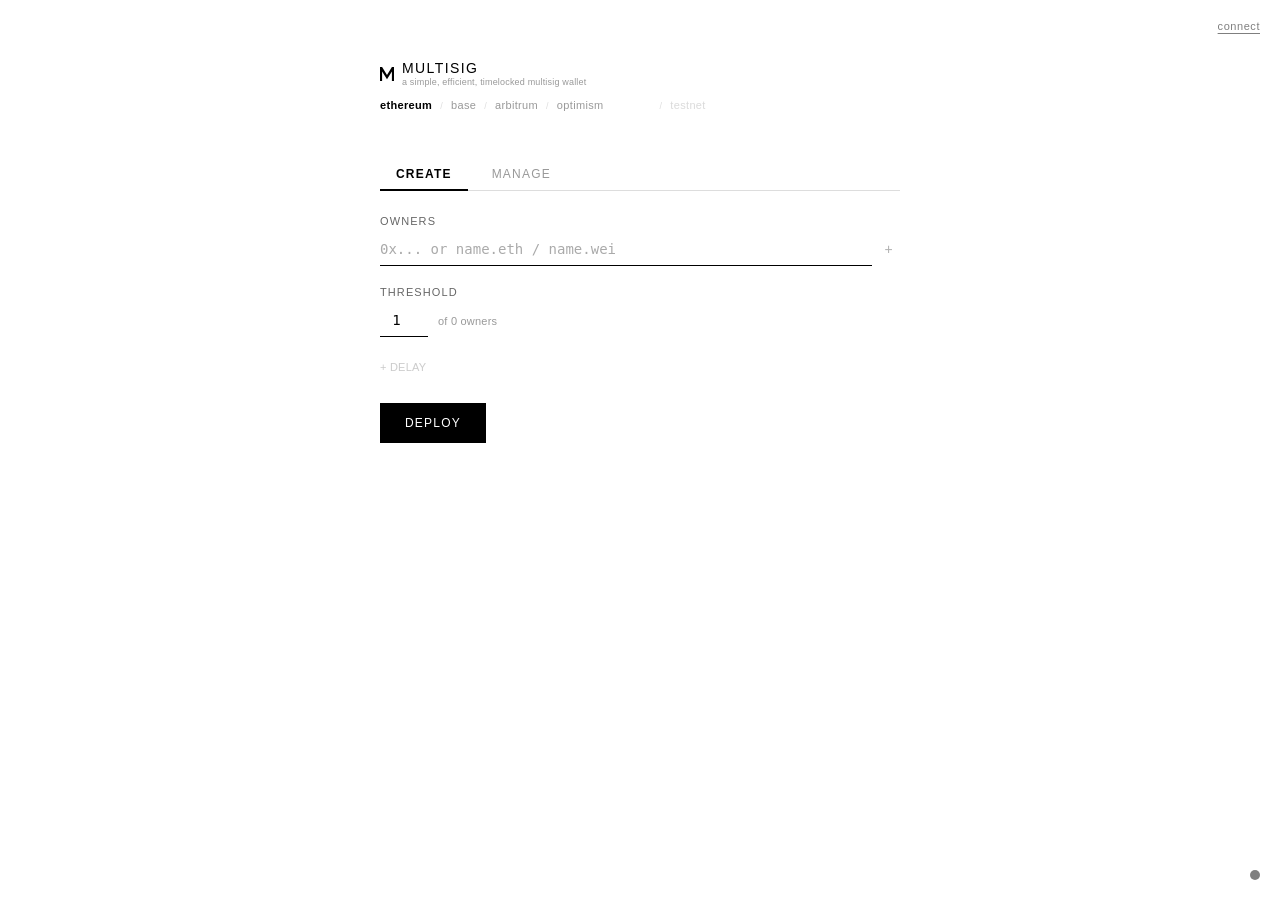
==== dapp/index.html @ 88f2fd9c "dapp" ====
<!DOCTYPE html>
<html lang="en">
<head>
<meta charset="UTF-8">
<meta name="viewport" content="width=device-width, initial-scale=1.0, viewport-fit=cover">
<title>MULTISIG</title>
<link rel="icon" href="data:image/svg+xml,%3Csvg xmlns='http://www.w3.org/2000/svg' viewBox='0 0 120 120'%3E%3Crect width='120' height='120' fill='%23000'/%3E%3Cpath d='M0,120V0H18L60,68 102,0H120V120H102V38L60,106 18,38V120Z' fill='%23fff'/%3E%3C/svg%3E" type="image/svg+xml">
<link rel="stylesheet" href="./wallet.css">
<link rel="stylesheet" href="./app.css">
<script>
try{var d=localStorage.getItem('dark');if(d==='1'||(d===null&&matchMedia('(prefers-color-scheme:dark)').matches))document.documentElement.classList.add('dark')}catch(_){}
</script>
</head>
<body>

<button class="dark-toggle" onclick="toggleDark()" title="Toggle dark mode"></button>

<div class="header">
  <svg class="header-logo" viewBox="0 0 120 120" xmlns="http://www.w3.org/2000/svg"><path d="M0,120V0H18L60,68 102,0H120V120H102V38L60,106 18,38V120Z"/></svg>
  <div><h1>MULTISIG</h1><p class="subtitle">a simple, efficient, timelocked multisig wallet</p></div>
</div>

<div class="net-bar">
  <button class="net-btn active" data-chain="1" onclick="switchNet(1)">ethereum</button>
  <span class="net-sep"></span>
  <button class="net-btn" data-chain="8453" onclick="switchNet(8453)">base</button>
  <span class="net-sep"></span>
  <button class="net-btn" data-chain="42161" onclick="switchNet(42161)">arbitrum</button>
  <span class="net-sep"></span>
  <button class="net-btn" data-chain="10" onclick="switchNet(10)">optimism</button>
  <span class="net-sep net-testnet"></span>
  <button class="net-btn net-testnet" data-chain="11155111" onclick="switchNet(11155111)">sepolia</button>
  <span class="net-sep net-testnet"></span>
  <button class="net-btn net-testnet" data-chain="84532" onclick="switchNet(84532)">base sepolia</button>
  <span class="net-sep net-testnet"></span>
  <button class="net-btn net-testnet" data-chain="31337" onclick="switchNet(31337)">anvil</button>
  <span class="net-sep"></span>
  <button class="net-btn" onclick="toggleTestnets()" id="testnetToggle" style="opacity:0.35">testnet</button>
</div>

<div class="tabs">
  <button class="tab active" onclick="switchTab('create')">create</button>
  <button class="tab" onclick="switchTab('manage')">manage</button>
</div>

<!-- ============ CREATE PANEL ============ -->
<div id="panel-create" class="panel active">

  <div class="section">
    <label>owners</label>
    <ul class="owner-list" id="ownerList"></ul>
    <div class="owner-add">
      <input type="text" id="newOwnerInput" placeholder="0x... or name.eth / name.wei" spellcheck="false" onkeydown="if(event.key==='Enter'){addOwner();event.preventDefault();}">
      <button class="add-btn" onclick="addOwner()">+</button>
    </div>
  </div>

  <div class="section">
    <label>threshold</label>
    <div class="threshold-row">
      <input type="number" id="threshold" value="1" min="1" max="1">
      <span class="threshold-hint" id="thresholdHint">of 0 owners</span>
    </div>
  </div>

  <div class="section">
    <button class="adv-toggle" onclick="toggleAdvanced()" id="advToggle">+ delay</button>
    <div id="advancedSection" class="hidden mt">
      <label>delay <span class="dim small">(minutes)</span></label>
      <input type="number" id="delay" placeholder="0" min="0">
    </div>
  </div>

  <div class="section">
    <button onclick="deployMultisig()">deploy</button>
  </div>

  <div id="createStatus" class="status"></div>
</div>

<!-- ============ MANAGE PANEL ============ -->
<div id="panel-manage" class="panel">

  <div id="myWalletsSection" class="hidden">
    <ul class="owner-list" id="myWalletsList"></ul>
  </div>

  <div class="section">
    <label id="addrInputLabel">multisig address</label>
    <div class="owner-add">
      <input type="text" id="msAddr" placeholder="0x..." spellcheck="false">
      <button class="add-btn" onclick="loadMultisig()">&#8594;</button>
    </div>
  </div>

  <div id="msLoaded" class="hidden">

    <!-- Overview -->
    <div class="section">
      <label>overview</label>
      <div class="info-grid">
        <div class="info-row"><span class="info-label">balance</span><span class="info-value" id="msBalance">&mdash;</span></div>
        <div id="tokenBalances"></div>
        <div class="info-row"><span class="info-label">threshold</span><span class="info-value" id="msThreshold">&mdash;</span></div>
        <div class="info-row"><span class="info-label">delay</span><span class="info-value" id="msDelay">&mdash;</span></div>
        <div class="info-row"><span class="info-label">nonce</span><span class="info-value" id="msNonce">&mdash;</span></div>
        <div class="info-row"><span class="info-label">executor</span><span class="info-value addr" id="msExecutor">&mdash;</span></div>
      </div>
      <div class="mt">
        <label>owners</label>
        <ul class="owner-list" id="msOwners"></ul>
      </div>
      <button class="sm secondary" onclick="loadMultisig()">refresh</button>
      <button class="sm secondary" onclick="shareMultisig(event)">share</button>
    </div>

    <!-- Pending proposals from DB -->
    <div class="section hidden" id="pendingSection">
      <label>pending proposals</label>
      <ul class="owner-list" id="pendingList"></ul>
    </div>

    <!-- Sub-tabs -->
    <div class="sub-tabs">
      <button class="sub-tab active" onclick="switchSubTab('transact')">transact</button>
      <button class="sub-tab" onclick="switchSubTab('approve')">approve</button>
      <button class="sub-tab" onclick="switchSubTab('queue')">queue</button>
      <button class="sub-tab" onclick="switchSubTab('settings')">settings</button>
    </div>

    <!-- TRANSACT sub-panel -->
    <div id="sub-transact" class="sub-panel active">

      <div class="section mb">
        <button class="adv-toggle" onclick="toggleTxMode()" id="txModeToggle">custom call</button>
      </div>

      <!-- SEND mode (default) -->
      <div id="txSendMode">
        <div class="section">
          <label>token</label>
          <div class="token-row" id="tokenRow"></div>
        </div>
        <div class="section">
          <label>amount</label>
          <input type="text" id="sendAmount" placeholder="0.0" autocomplete="off">
          <div class="dim small mt" id="sendBalance"></div>
        </div>
        <div class="section">
          <label>to</label>
          <input type="text" id="sendTo" placeholder="0x... or name.eth / name.wei" spellcheck="false">
        </div>
      </div>

      <!-- CUSTOM CALL mode (hidden by default) -->
      <div id="txCustomMode" class="hidden">
        <div class="section">
          <label>target</label>
          <input type="text" id="txTarget" placeholder="0x..." spellcheck="false">
        </div>
        <div class="section">
          <label>value <span class="dim small">(ETH)</span></label>
          <input type="text" id="txValue" placeholder="0">
        </div>
        <div class="section">
          <label>data <span class="dim small">(hex, 0x for empty)</span></label>
          <textarea id="txData" placeholder="0x" spellcheck="false"></textarea>
        </div>
      </div>

      <button class="add-btn" onclick="addToBatch()" title="Add to batch">+</button>

      <!-- Batch list -->
      <div id="batchSection" class="hidden">
        <div class="section">
          <label>batch <span class="dim small" id="batchCount">(0 calls)</span></label>
          <ul class="owner-list" id="batchList"></ul>
          <button class="adv-toggle" onclick="clearBatch()">clear</button>
        </div>
      </div>

      <!-- Shared fields -->
      <div class="section">
        <label>nonce <span class="dim small">(auto-filled)</span></label>
        <input type="number" id="txNonce" placeholder="0">
      </div>
      <div class="section">
        <label>tx hash <span class="dim small">(auto-computed)</span></label>
        <div class="inline-flex">
          <span class="mono small" id="txHash">&mdash;</span>
          <button class="copy-btn" onclick="copyText(document.getElementById('txHash').textContent)">copy</button>
        </div>
      </div>

      <button class="secondary" onclick="signTx()">sign</button>

      <div class="section mt">
        <label>signatures <span class="dim small" id="sigCount">(0)</span></label>
        <div class="sig-list" id="sigList"></div>
        <div class="mt">
          <label class="small">paste signature (hex)</label>
          <div class="owner-add">
            <input type="text" id="pasteSig" placeholder="0x..." spellcheck="false">
            <button class="sm secondary" onclick="addSig()">+</button>
          </div>
        </div>
      </div>

      <button onclick="executeTx()">execute</button>
      <div id="txStatus" class="status"></div>
    </div>

    <!-- APPROVE sub-panel -->
    <div id="sub-approve" class="sub-panel">
      <div class="section">
        <label>hash to approve</label>
        <input type="text" id="approveHash" placeholder="0x..." spellcheck="false">
      </div>
      <div class="section">
        <label>check approval</label>
        <div class="action-row">
          <input type="text" id="approveCheckAddr" placeholder="owner address" spellcheck="false">
          <button class="sm secondary" onclick="checkApproval()">check</button>
        </div>
        <span class="mono small" id="approvalResult"></span>
      </div>
      <button onclick="approveTx(true)">approve</button>
      <button class="secondary danger" onclick="approveTx(false)">revoke</button>
      <div id="approveStatus" class="status"></div>
    </div>

    <!-- QUEUE sub-panel -->
    <div id="sub-queue" class="sub-panel">
      <div class="section">
        <label>check queued eta</label>
        <div class="action-row">
          <input type="text" id="queueHash" placeholder="tx hash" spellcheck="false">
          <button class="sm secondary" onclick="checkQueued()">check</button>
        </div>
        <span class="mono small" id="queueEta"></span>
      </div>

      <div class="section mt">
        <label>execute queued transaction</label>
        <div class="section">
          <label class="small">target</label>
          <input type="text" id="qTarget" placeholder="0x..." spellcheck="false">
        </div>
        <div class="section">
          <label class="small">value (ETH)</label>
          <input type="text" id="qValue" placeholder="0">
        </div>
        <div class="section">
          <label class="small">data (hex)</label>
          <textarea id="qData" placeholder="0x" spellcheck="false"></textarea>
        </div>
        <div class="section">
          <label class="small">nonce</label>
          <input type="number" id="qNonce" placeholder="0">
        </div>
        <button onclick="executeQueued()">execute queued</button>
      </div>

      <div class="section mt">
        <label>cancel queued <span class="dim small">(threshold sigs via executor)</span></label>
        <div class="action-row">
          <input type="text" id="cancelHash" placeholder="tx hash" spellcheck="false">
          <button class="sm danger" onclick="cancelQueued()">cancel</button>
        </div>
      </div>
      <div id="queueStatus" class="status"></div>
    </div>

    <!-- SETTINGS sub-panel -->
    <div id="sub-settings" class="sub-panel">
      <p class="small dim mb">Settings changes require a self-call — builds the calldata and pre-fills the transact form.</p>

      <div class="section">
        <label>add owner</label>
        <div class="action-row">
          <input type="text" id="setAddOwner" placeholder="0x... or name.eth / name.wei" spellcheck="false">
          <button class="sm secondary" onclick="buildSettingsTx('addOwner')">build tx</button>
        </div>
      </div>

      <div class="section">
        <label>remove owner</label>
        <div class="action-row">
          <select id="setRemoveOwner"></select>
          <button class="sm secondary" onclick="buildSettingsTx('removeOwner')">build tx</button>
        </div>
      </div>

      <div class="section">
        <label>set threshold</label>
        <div class="action-row">
          <input type="number" id="setThreshold" placeholder="new threshold" min="1">
          <button class="sm secondary" onclick="buildSettingsTx('setThreshold')">build tx</button>
        </div>
      </div>

      <div class="section">
        <label>set delay <span class="dim small">(minutes)</span></label>
        <div class="action-row">
          <input type="number" id="setDelay" placeholder="new delay" min="0">
          <button class="sm secondary" onclick="buildSettingsTx('setDelay')">build tx</button>
        </div>
      </div>

      <div class="section">
        <label>executor module</label>
        <div class="action-row">
          <input type="text" id="setExecutor" placeholder="module address" spellcheck="false">
          <button class="sm secondary" onclick="buildSettingsTx('addExecutor')">add</button>
          <button class="sm secondary danger" onclick="buildSettingsTx('removeExecutor')">remove</button>
        </div>
      </div>

      <div id="settingsStatus" class="status"></div>
    </div>

  </div><!-- #msLoaded -->
</div><!-- panel-manage -->

<script src="./ethers.min.js"></script>
<script src="./walletconnect.min.js"></script>
<script src="./wallet.js"></script>
<script src="./supabase.min.js"></script>
<script>
'use strict';

// --- CHAIN CONFIG ---
const CHAINS = {
  1:        { name:'Ethereum',     rpcs:['https://ethereum.publicnode.com','https://1rpc.io/eth','https://eth.drpc.org'],             explorer:'https://etherscan.io',           hex:'0x1' },
  8453:     { name:'Base',         rpcs:['https://base.publicnode.com','https://1rpc.io/base','https://base.drpc.org'],               explorer:'https://basescan.org',           hex:'0x2105' },
  42161:    { name:'Arbitrum',    rpcs:['https://arbitrum-one.publicnode.com','https://1rpc.io/arb','https://arbitrum.drpc.org'],    explorer:'https://arbiscan.io',            hex:'0xa4b1' },
  10:       { name:'OP Mainnet', rpcs:['https://optimism.publicnode.com','https://1rpc.io/op','https://optimism.drpc.org'],       explorer:'https://optimistic.etherscan.io', hex:'0xa' },
  11155111: { name:'Sepolia',      rpcs:['https://ethereum-sepolia.publicnode.com','https://1rpc.io/sepolia','https://sepolia.drpc.org'], explorer:'https://sepolia.etherscan.io',   hex:'0xaa36a7' },
  84532:    { name:'Base Sepolia', rpcs:['https://base-sepolia.publicnode.com','https://sepolia.base.org'],                           explorer:'https://sepolia.basescan.org',   hex:'0x14a34' },
  31337:    { name:'Anvil',        rpcs:['http://127.0.0.1:8545'],                                                                    explorer:'',                               hex:'0x7a69' },
};

function makeProvider(id) {
  const c = CHAINS[id];
  if(c.rpcs.length === 1) return new ethers.JsonRpcProvider(c.rpcs[0], id, {staticNetwork:true});
  return new ethers.FallbackProvider(c.rpcs.map((url, i) =>
    ({ provider: new ethers.JsonRpcProvider(url, id, {staticNetwork:true}), priority: i + 1, stallTimeout: 2000 })
  ), id);
}

// Factory addresses per chain (placeholder — update after deployment)
const FACTORY = {
  1:        '0x0000000000000000000000000000000000000000',
  8453:     '0x0000000000000000000000000000000000000000',
  42161:    '0x0000000000000000000000000000000000000000',
  10:       '0x0000000000000000000000000000000000000000',
  11155111: '0x0000000000000000000000000000000000000000',
  84532:    '0x0000000000000000000000000000000000000000',
  31337:    '0x5FbDB2315678afecb367f032d93F642f64180aa3',
};

const ADD_CHAIN_PARAMS = {
  8453:     { chainId:'0x2105',  chainName:'Base',          rpcUrls:['https://mainnet.base.org'],                blockExplorerUrls:['https://basescan.org'],         nativeCurrency:{name:'ETH',symbol:'ETH',decimals:18} },
  42161:    { chainId:'0xa4b1', chainName:'Arbitrum One',  rpcUrls:['https://arb1.arbitrum.io/rpc'],            blockExplorerUrls:['https://arbiscan.io'],          nativeCurrency:{name:'ETH',symbol:'ETH',decimals:18} },
  10:       { chainId:'0xa',   chainName:'OP Mainnet',   rpcUrls:['https://mainnet.optimism.io'],             blockExplorerUrls:['https://optimistic.etherscan.io'], nativeCurrency:{name:'ETH',symbol:'ETH',decimals:18} },
  84532:    { chainId:'0x14a34', chainName:'Base Sepolia',   rpcUrls:['https://sepolia.base.org'],                blockExplorerUrls:['https://sepolia.basescan.org'],  nativeCurrency:{name:'ETH',symbol:'ETH',decimals:18} },
  11155111: { chainId:'0xaa36a7',chainName:'Sepolia',        rpcUrls:['https://ethereum-sepolia.publicnode.com'], blockExplorerUrls:['https://sepolia.etherscan.io'],  nativeCurrency:{name:'ETH',symbol:'ETH',decimals:18} },
  31337:    { chainId:'0x7a69',  chainName:'Anvil',          rpcUrls:['http://127.0.0.1:8545'],                   blockExplorerUrls:[],                                nativeCurrency:{name:'ETH',symbol:'ETH',decimals:18} },
};

// WNS (used for forward resolution — wallet.js handles reverse)
const WEINS = '0x0000000000696760E15f265e828DB644A0c242EB';
const WEINS_ABI = [
  'function computeId(string) pure returns (uint256)',
  'function ownerOf(uint256) view returns (address)',
];

// Supabase
const SB_KEY = 'sb_publishable_HCQ27VwozIa8TaSY4h91YA__Pn1N4Id';
const sb = supabase.createClient('https://aihmwudzejkjsbgfawms.supabase.co', SB_KEY);

// Multicall3 — same address on all EVM chains
const MC3 = '0xcA11bde05977b3631167028862bE2a173976CA11';
const MC3_ABI = ['function aggregate3((address target, bool allowFailure, bytes callData)[] calls) view returns ((bool success, bytes returnData)[] results)'];

// --- ABI ---
const MULTISIG_ABI = [
  'function delay() view returns (uint32)',
  'function nonce() view returns (uint32)',
  'function threshold() view returns (uint16)',
  'function ownerCount() view returns (uint16)',
  'function executor() view returns (address)',
  'function getOwners() view returns (address[])',
  'function isOwner(address) view returns (bool)',

  'function execute(address,uint256,bytes,bytes) payable',
  'function executeQueued(address,uint256,bytes,uint32) payable',
  'function approve(bytes32,bool) payable',
  'function cancelQueued(bytes32) payable',
  'function addOwner(address) payable',
  'function removeOwner(address,address) payable',
  'function setDelay(uint32) payable',
  'function setExecutor(address) payable',
  'function setThreshold(uint256) payable',
  'function batch(address[],uint256[],bytes[]) payable',
  'function queued(bytes32) view returns (uint256)',
  'function approved(address,bytes32) view returns (bool)',
  'function DOMAIN_SEPARATOR() view returns (bytes32)',
  'event ExecutionSuccess(bytes32 indexed txHash, uint256 nonce)',
  'event Queued(bytes32 indexed txHash, uint256 nonce, uint256 eta)',
  'event Created(address indexed wallet)',
];

const TIMELOCK_EXECUTOR_ABI = [
  'function forwardEnabled(address) view returns (bool)',
  'function enableForward(bool)',
  'function forward(address,address,uint256,bytes,bytes)',
];
const tlIface = new ethers.Interface(TIMELOCK_EXECUTOR_ABI);

const FACTORY_ABI = [
  'function implementation() view returns (address)',
  'function create(address[],uint32,uint256,address,uint256) payable returns (address)',
  'function createWithCalls(address[],uint32,uint256,address,uint256,address[],uint256[],bytes[]) payable returns (address)',
  'event Created(address indexed wallet)',
];

// --- STATE ---
let chainId = parseInt(localStorage.getItem('ms_chain') || '1');
let provider = null;
let signer = null;
let connectedAddress = null;
let msContract = null;
let msAddress = null;
let owners = [];
let collectedSigs = [];
let loadedOwners = [];
let testnetsVisible = localStorage.getItem('ms_testnet') === '1';
let isTimelockExecutor = false;
let tlForwardEnabled = false;
const SENTINEL = '0x0000000000000000000000000000000000000001';
const msIface = new ethers.Interface(MULTISIG_ABI);

// --- Wallet (delegates to wallet.js) ---

const _esc = s => String(s).replace(/[<>&"']/g, c => ({'<':'&lt;','>':'&gt;','&':'&amp;','"':'&quot;',"'":'&#39;'}[c]));

function syncWallet() {
  signer = window._signer;
  connectedAddress = window._connectedAddress;
}

async function onWalletConnect() {
  syncWallet();
  // Verify wallet is on the expected chain
  if(window._connectedWalletProvider) {
    try {
      const wc = await window._connectedWalletProvider.request({method:'eth_chainId'});
      const walletChain = parseInt(wc, 16);
      if(walletChain !== chainId && CHAINS[walletChain]) {
        // Wallet is on a different supported chain — sync to it
        chainId = walletChain;
        localStorage.setItem('ms_chain', String(chainId));
        provider = makeProvider(chainId);
        updateNetButtons();
      }
    } catch(_) {}
  }
  loadMyWallets();
  if(!owners.length && document.getElementById('panel-create').classList.contains('active')) {
    owners.push(connectedAddress);
    renderOwners();
  }
}

function onWalletDisconnect() {
  signer = null; connectedAddress = null;
}

// --- Name resolution ---

const ethMainRpc = makeProvider(1);

async function resolveName(input) {
  const v = input.trim();
  if(!v) throw new Error('Empty input');
  if(ethers.isAddress(v)) return ethers.getAddress(v);

  if(v.endsWith('.wei')) {
    const ns = new ethers.Contract(WEINS, WEINS_ABI, ethMainRpc);
    const tokenId = await ns.computeId(v);
    const owner = await ns.ownerOf(tokenId);
    if(!owner || owner === ethers.ZeroAddress) throw new Error(`${v} not found`);
    return ethers.getAddress(owner);
  }

  if(v.endsWith('.eth')) {
    const addr = await ethMainRpc.resolveName(v);
    if(!addr) throw new Error(`${v} not found`);
    return ethers.getAddress(addr);
  }

  throw new Error('Enter an address, .eth, or .wei name');
}

// --- THEME ---
window.toggleDark = function() {
  const dark = !document.documentElement.classList.contains('dark');
  document.documentElement.classList.toggle('dark', dark);
  localStorage.setItem('dark', dark?'1':'0');
};

// --- NETWORK SWITCHING ---
function updateNetButtons() {
  document.querySelectorAll('.net-btn[data-chain]').forEach(b => b.classList.toggle('active', parseInt(b.dataset.chain)===chainId));
  document.querySelectorAll('.net-testnet').forEach(el => el.classList.toggle('show', testnetsVisible));
  const toggle = document.getElementById('testnetToggle');
  if(toggle) toggle.style.opacity = testnetsVisible ? '0.7' : '0.35';
}

window.switchNet = async function(id) {
  chainId = id;
  localStorage.setItem('ms_chain', String(id));
  provider = makeProvider(id);
  walletDbId = null;
  updateNetButtons();
  await walletSwitchChain({ chainId: id, chainHex: CHAINS[id].hex, rpc: CHAINS[id].rpcs[0], addChainParams: ADD_CHAIN_PARAMS[id] || null });
  loadMyWallets();
  if(msAddress) loadMultisig();
};

window.toggleTestnets = function() {
  testnetsVisible = !testnetsVisible;
  localStorage.setItem('ms_testnet', testnetsVisible?'1':'0');
  updateNetButtons();
};

// --- TAB / SUBTAB SWITCHING ---
window.switchTab = function(tab) {
  document.querySelectorAll('.tab').forEach(t => t.classList.toggle('active', t.textContent.trim().toLowerCase()===tab));
  document.querySelectorAll('.panel').forEach(p => p.classList.toggle('active', p.id===`panel-${tab}`));
};

window.switchSubTab = function(tab) {
  document.querySelectorAll('.sub-tab').forEach(t => t.classList.toggle('active', t.textContent.trim().toLowerCase()===tab));
  document.querySelectorAll('.sub-panel').forEach(p => p.classList.toggle('active', p.id===`sub-${tab}`));
};

window.toggleAdvanced = function() {
  const sec = document.getElementById('advancedSection');
  const btn = document.getElementById('advToggle');
  sec.classList.toggle('hidden');
  btn.textContent = sec.classList.contains('hidden') ? '+ delay' : '- delay';
};

// --- STATUS HELPERS ---
function showStatus(id, msg, ok) {
  const el = document.getElementById(id);
  el.className = 'status show ' + (ok?'ok':'err');
  el.innerHTML = msg;
}
function clearStatus(id) {
  const el = document.getElementById(id);
  el.className = 'status'; el.innerHTML = '';
}
function explorerLink(hash, type='address') {
  const url = CHAINS[chainId].explorer;
  if(!url) return `<span class="mono">${hash}</span>`;
  return `<a href="${url}/${type}/${hash}" target="_blank" rel="noopener">${hash}</a>`;
}
function copyText(text) { navigator.clipboard.writeText(text).catch(()=>{}); }
window.copyText = copyText;

window.shareMultisig = function(e) {
  const url = location.origin + location.pathname + `#${chainId}/${msAddress}`;
  const btn = e?.target || this;
  navigator.clipboard.writeText(url).then(() => {
    btn.textContent = 'copied';
    setTimeout(() => btn.textContent = 'share', 1500);
  }).catch(() => {});
};

// --- CREATE — OWNER MANAGEMENT ---
function updateThresholdMax() {
  const input = document.getElementById('threshold');
  input.max = owners.length || 1;
  if(parseInt(input.value) > owners.length && owners.length > 0) input.value = owners.length;
  document.getElementById('thresholdHint').textContent = `of ${owners.length} owner${owners.length !== 1 ? 's' : ''}`;
}

function renderOwners() {
  const list = document.getElementById('ownerList');
  list.innerHTML = owners.map((o,i) =>
    `<li class="owner-item"><span>${o}</span><button class="sm danger" onclick="removeOwnerCreate(${i})">&#215;</button></li>`
  ).join('');
  updateThresholdMax();
}

window.addOwner = async function() {
  const input = document.getElementById('newOwnerInput');
  const raw = input.value.trim();
  if(!raw) return;
  try {
    input.disabled = true;
    const checksummed = await resolveName(raw);
    if(owners.includes(checksummed)) { input.disabled = false; return alert('Already added'); }
    owners.push(checksummed);
    owners.sort((a,b) => a.toLowerCase() < b.toLowerCase() ? -1 : 1);
    renderOwners();
    input.value = '';
  } catch(e) { alert(e.message); }
  input.disabled = false;
};

window.removeOwnerCreate = function(i) {
  owners.splice(i, 1);
  renderOwners();
};

// --- CREATE2 vanity mining ---

function buildInitcode(impl) {
  return '0x602d5f8160095f39f35f5f365f5f37365f73' + impl.slice(2).toLowerCase() + '5af43d5f5f3e6029573d5ffd5b3d5ff3';
}

async function mineVanitySalt(factory, impl, caller) {
  const hash = ethers.keccak256(buildInitcode(impl));
  const base = BigInt(caller) << 96n;
  for(let n = 0n; ; n++) {
    const salt = '0x' + (base | n).toString(16).padStart(64, '0');
    const addr = ethers.getCreate2Address(factory, salt, hash);
    if(addr.slice(2, 4) === '00') return { salt: base | n, address: addr, nonce: n };
    if(n > 0n && n % 5000n === 0n) await new Promise(r => setTimeout(r, 0));
  }
}

// --- CREATE — DEPLOY ---
window.deployMultisig = async function() {
  clearStatus('createStatus');
  if(!signer) return showStatus('createStatus', 'Connect wallet first', false);
  if(!owners.length) return showStatus('createStatus', 'Add at least one owner', false);

  const factoryAddr = FACTORY[chainId];
  if(!factoryAddr || factoryAddr === ethers.ZeroAddress) {
    return showStatus('createStatus', `Factory not deployed on ${CHAINS[chainId].name} yet`, false);
  }

  const thresh = Math.min(parseInt(document.getElementById('threshold').value) || 1, owners.length);
  const del = (parseInt(document.getElementById('delay').value) || 0) * 60;

  try {
    // 1. Read implementation address from factory
    showStatus('createStatus', 'Reading factory...', true);
    const factory = new ethers.Contract(factoryAddr, FACTORY_ABI, signer);
    const impl = await factory.implementation();

    // 2. Mine vanity salt (leading zero byte)
    showStatus('createStatus', 'Mining vanity address...', true);
    const result = await mineVanitySalt(factoryAddr, impl, connectedAddress);
    showStatus('createStatus',
      `Found: <span class="mono">${result.address}</span> (${result.nonce.toString()} attempts)<br>Deploying...`, true);

    // 3. Deploy — executor = zero, salt = mined
    const tx = await factory.create(owners, del, thresh, ethers.ZeroAddress, result.salt);
    showStatus('createStatus', `Tx: ${explorerLink(tx.hash, 'tx')}<br>Waiting for confirmation...`, true);
    const receipt = await tx.wait();

    // 4. Parse Created event
    const iface = new ethers.Interface(FACTORY_ABI);
    let walletAddr = null;
    for(const log of receipt.logs) {
      try { const parsed = iface.parseLog(log); if(parsed?.name === 'Created') { walletAddr = parsed.args[0]; break; } } catch(_){}
    }

    if(walletAddr) {
      // Register in Supabase
      try {
        await dbRegisterWallet(walletAddr, connectedAddress, result.salt, owners, thresh, del, ethers.ZeroAddress, Number(receipt.blockNumber), receipt.hash);
      } catch(e) { console.error('DB register failed:', e); }
      showStatus('createStatus',
        `Deployed: ${explorerLink(walletAddr)}<br><button class="sm secondary" onclick="document.getElementById('msAddr').value='${walletAddr}';switchTab('manage');loadMultisig();">manage &#8594;</button>`, true);
    } else {
      showStatus('createStatus', `Confirmed: ${explorerLink(receipt.hash, 'tx')}`, true);
    }
  } catch(e) {
    console.error(e);
    showStatus('createStatus', e.shortMessage || e.message, false);
  }
};

// --- MANAGE — LOAD MULTISIG ---
window.loadMultisig = async function() {
  const addr = document.getElementById('msAddr').value.trim();
  if(!ethers.isAddress(addr)) return alert('Invalid address');
  msAddress = ethers.getAddress(addr);
  localStorage.setItem('ms_addr_' + chainId, msAddress);
  history.replaceState(null, '', `#${chainId}/${msAddress}`);

  try {
    msContract = new ethers.Contract(msAddress, MULTISIG_ABI, provider);

    // Batched read via Multicall3
    const s = await multicallLoad(msAddress);
    loadedOwners = [...s.owners];

    document.getElementById('msBalance').textContent = ethers.formatEther(s.balance) + ' ETH';
    document.getElementById('msThreshold').textContent = `${s.threshold} of ${s.owners.length}`;
    document.getElementById('msDelay').textContent = s.delay == 0 ? 'none' : s.delay < 60 ? `${s.delay}s` : s.delay < 3600 ? `${s.delay/60}m` : `${s.delay/3600}h`;
    document.getElementById('msNonce').textContent = String(s.nonce);
    document.getElementById('msExecutor').textContent = s.executor === ethers.ZeroAddress ? 'none' : s.executor;
    document.getElementById('txNonce').value = String(s.nonce);

    // Detect TimelockExecutor — probe forwardEnabled to confirm it's the right contract
    isTimelockExecutor = false;
    tlForwardEnabled = false;
    if(s.executor !== ethers.ZeroAddress) {
      try {
        const tlContract = new ethers.Contract(s.executor, TIMELOCK_EXECUTOR_ABI, provider);
        tlForwardEnabled = await tlContract.forwardEnabled(msAddress);
        isTimelockExecutor = true; // call succeeded — it's a TimelockExecutor
      } catch(_) {}
    }
    if(isTimelockExecutor) {
      const label = tlForwardEnabled ? 'timelock executor (forward enabled)' : 'timelock executor (cancel only)';
      document.getElementById('msExecutor').textContent = label;
    }

    document.getElementById('msOwners').innerHTML = s.owners.map(o =>
      `<li class="owner-item"><span>${o}</span><button class="copy-btn" onclick="copyText('${o}')">copy</button></li>`
    ).join('');

    document.getElementById('msLoaded').classList.remove('hidden');
    document.getElementById('setRemoveOwner').innerHTML = s.owners.map(o =>
      `<option value="${o}">${o.slice(0,8)}...${o.slice(-6)}</option>`
    ).join('');
    collectedSigs = [];
    batchCalls = [];
    renderSigs();
    renderBatch();
    renderTokenRow();

    // Parallel: token balances, send balance, and DB context
    const [, , dbWallet] = await Promise.all([
      loadTokenBalances(msAddress, s.balance),
      updateSendBalance(),
      dbFindWallet(msAddress),
    ]);
    walletDbId = dbWallet?.id || null;
    if(walletDbId) loadPending();
    else document.getElementById('pendingSection').classList.add('hidden');
  } catch(e) {
    console.error(e);
    alert('Failed to load: ' + (e.shortMessage || e.message));
  }
};

// --- Token list & send mode ---

const ETH_ICON = `<svg width="14" height="14" viewBox="0 0 32 32" xmlns="http://www.w3.org/2000/svg"><polygon fill="#80D8FF" points="7.62,18.83 16.01,30.5 16.01,24.1"/><polygon fill="#42A5F5" points="16.01,30.5 24.38,18.78 16.01,24.1"/><polygon fill="#FFF176" points="16.01,1.5 7.62,16.23 16.01,12.3"/><polygon fill="#FF8A80" points="24.38,16.18 16.01,1.5 16.01,12.3"/><polygon fill="#C1AEE1" points="16.01,21.5 24.38,16.18 16.01,12.3"/><polygon fill="#55FB9B" points="16.01,12.3 7.62,16.23 16.01,21.5"/></svg>`;
const USDC_ICON = `<svg width="14" height="14" viewBox="0 0 32 32" xmlns="http://www.w3.org/2000/svg"><circle fill="#2775CA" cx="16" cy="16" r="16"/><g fill="#FFF"><path d="M20.022 18.124c0-2.124-1.28-2.852-3.84-3.156-1.828-.243-2.193-.728-2.193-1.578 0-.85.61-1.396 1.828-1.396 1.097 0 1.707.364 2.011 1.275a.458.458 0 00.427.303h.975a.416.416 0 00.427-.425v-.06a3.04 3.04 0 00-2.743-2.489V9.142c0-.243-.183-.425-.487-.486h-.915c-.243 0-.426.182-.487.486v1.396c-1.829.242-2.986 1.456-2.986 2.974 0 2.002 1.218 2.791 3.778 3.095 1.707.303 2.255.668 2.255 1.639 0 .97-.853 1.638-2.011 1.638-1.585 0-2.133-.667-2.316-1.578-.06-.242-.244-.364-.427-.364h-1.036a.416.416 0 00-.426.425v.06c.243 1.518 1.219 2.61 3.23 2.914v1.457c0 .242.183.425.487.485h.915c.243 0 .426-.182.487-.485V21.34c1.829-.303 3.047-1.578 3.047-3.217z"/><path d="M12.892 24.497c-4.754-1.7-7.192-6.98-5.424-11.653.914-2.55 2.925-4.491 5.424-5.402.244-.121.365-.303.365-.607v-.85c0-.242-.121-.424-.365-.485-.061 0-.183 0-.244.06a10.895 10.895 0 00-7.13 13.717c1.096 3.4 3.717 6.01 7.13 7.102.244.121.488 0 .548-.243.061-.06.061-.122.061-.243v-.85c0-.182-.182-.424-.365-.546zm6.46-18.936c-.244-.122-.488 0-.548.242-.061.061-.061.122-.061.243v.85c0 .243.182.485.365.607 4.754 1.7 7.192 6.98 5.424 11.653-.914 2.55-2.925 4.491-5.424 5.402-.244.121-.365.303-.365.607v.85c0 .242.121.424.365.485.061 0 .183 0 .244-.06a10.895 10.895 0 007.13-13.717c-1.096-3.46-3.778-6.07-7.13-7.162z"/></g></svg>`;
const USDT_ICON = `<svg width="14" height="14" viewBox="0 0 32 32" xmlns="http://www.w3.org/2000/svg"><circle cx="16" cy="16" r="16" fill="#26A17B"/><path fill="#FFF" d="M17.922 17.383v-.002c-.11.008-.677.042-1.942.042-1.01 0-1.721-.03-1.971-.042v.003c-3.888-.171-6.79-.848-6.79-1.658 0-.809 2.902-1.486 6.79-1.66v2.644c.254.018.982.061 1.988.061 1.207 0 1.812-.05 1.925-.06v-2.643c3.88.173 6.775.85 6.775 1.658 0 .81-2.895 1.485-6.775 1.657m0-3.59v-2.366h5.414V7.819H8.595v3.608h5.414v2.365c-4.4.202-7.709 1.074-7.709 2.118 0 1.044 3.309 1.915 7.709 2.118v7.582h3.913v-7.584c4.393-.202 7.694-1.073 7.694-2.116 0-1.043-3.301-1.914-7.694-2.117"/></svg>`;
const DAI_ICON = `<svg width="14" height="14" viewBox="0 0 32 32" xmlns="http://www.w3.org/2000/svg"><circle fill="#F4B731" cx="16" cy="16" r="16"/><path fill="#FFF" d="M9.277 8h6.552c3.985 0 7.006 2.116 8.13 5.194H26v1.861h-1.611c.031.294.047.594.047.898v.046c0 .342-.02.68-.06 1.01H26v1.86h-2.08C22.767 21.905 19.77 24 15.83 24H9.277v-5.131H7v-1.86h2.277v-1.954H7v-1.86h2.277V8zm1.831 10.869v3.462h4.72c2.914 0 5.078-1.387 6.085-3.462H11.108zm11.366-1.86H11.108v-1.954h11.37c.041.307.063.622.063.944v.045c0 .329-.023.65-.067.964zM15.83 9.665c2.926 0 5.097 1.424 6.098 3.528h-10.82V9.666h4.72z"/></svg>`;
const WBTC_ICON = `<svg width="14" height="14" viewBox="0 0 32 32" xmlns="http://www.w3.org/2000/svg"><circle cx="16" cy="16" r="16" fill="#F7931A"/><path fill="#FFF" d="M23.189 14.02c.314-2.096-1.283-3.223-3.465-3.975l.708-2.84-1.728-.43-.69 2.765c-.454-.114-.92-.22-1.385-.326l.695-2.783L15.596 6l-.708 2.839c-.376-.086-.746-.17-1.104-.26l.002-.009-2.384-.595-.46 1.846s1.283.294 1.256.312c.7.175.826.638.805 1.006l-.806 3.235c.048.012.11.03.18.057l-.183-.045-1.13 4.532c-.086.212-.303.531-.793.41.018.025-1.256-.313-1.256-.313l-.858 1.978 2.25.561c.418.105.828.215 1.231.318l-.715 2.872 1.727.43.708-2.84c.472.127.93.245 1.378.357l-.706 2.828 1.728.43.715-2.866c2.948.558 5.164.333 6.097-2.333.752-2.146-.037-3.385-1.588-4.192 1.13-.26 1.98-1.003 2.207-2.538zm-3.95 5.538c-.533 2.147-4.148.986-5.32.695l.95-3.805c1.172.293 4.929.872 4.37 3.11zm.535-5.569c-.487 1.953-3.495.96-4.47.717l.86-3.45c.975.243 4.118.696 3.61 2.733z"/></svg>`;

const ERC20_ABI = [
  'function transfer(address to, uint256 amount) returns (bool)',
  'function balanceOf(address) view returns (uint256)',
  'function decimals() view returns (uint8)',
  'function symbol() view returns (string)',
];
const erc20Iface = new ethers.Interface(ERC20_ABI);

// Default tokens per chain. ETH address = zero address.
const WSTETH_ICON = `<svg width="14" height="14" viewBox="0 0 32 32" xmlns="http://www.w3.org/2000/svg"><g fill="none"><circle fill="#00A3FF" cx="16" cy="16" r="16"/><path d="M9.437 14.864l-.181.275c-2.048 3.097-1.603 7.253 1.034 9.824 1.561 1.521 3.622 2.353 5.683 2.353 0 0 0 0-6.536-12.452z" fill="#FFF"/><path opacity=".6" d="M15.997 18.611l-6.56-3.747c6.56 12.452 6.56 12.452 6.56 12.452 0-2.683 0-5.623 0-8.705z" fill="#FFF"/><path opacity=".6" d="M22.563 14.864l.181.275c2.048 3.097 1.603 7.253-1.034 9.824-1.561 1.521-3.622 2.353-5.683 2.353 0 0 0 0 6.536-12.452z" fill="#FFF"/><path opacity=".2" d="M16.003 18.611l6.56-3.747c-6.56 12.452-6.56 12.452-6.56 12.452 0-2.683 0-5.623 0-8.705z" fill="#FFF"/><path opacity=".2" d="M16.004 10.239v6.459l5.654-3.23-5.654-3.229z" fill="#FFF"/><path opacity=".6" d="M16.005 10.239l-5.655 3.229 5.655 3.23v-6.46z" fill="#FFF"/><path d="M16.005 4.805l-5.655 8.668 5.655-3.233V4.805z" fill="#FFF"/><path opacity=".6" d="M16.004 10.238l5.658 3.23-5.658-8.674v5.444z" fill="#FFF"/></g></svg>`;

const ETH_ONLY = [{ symbol:'ETH', address:ethers.ZeroAddress, decimals:18, icon:ETH_ICON }];

const TOKENS = {
  1: [
    { symbol:'ETH',    address:ethers.ZeroAddress,                              decimals:18, icon:ETH_ICON },
    { symbol:'USDC',   address:'0xA0b86991c6218b36c1d19D4a2e9Eb0cE3606eB48',   decimals:6,  icon:USDC_ICON },
    { symbol:'USDT',   address:'0xdAC17F958D2ee523a2206206994597C13D831ec7',   decimals:6,  icon:USDT_ICON },
    { symbol:'DAI',    address:'0x6B175474E89094C44Da98b954EedeAC495271d0F',   decimals:18, icon:DAI_ICON },
    { symbol:'WBTC',   address:'0x2260FAC5E5542a773Aa44fBCfeDf7C193bc2C599',   decimals:8,  icon:WBTC_ICON },
    { symbol:'wstETH', address:'0x7f39C581F595B53c5cb19bD0b3f8dA6c935E2Ca0',   decimals:18, icon:WSTETH_ICON },
  ],
  8453: [
    { symbol:'ETH',    address:ethers.ZeroAddress,                              decimals:18, icon:ETH_ICON },
    { symbol:'USDC',   address:'0x833589fCD6eDb6E08f4c7C32D4f71b54bdA02913',   decimals:6,  icon:USDC_ICON },
    { symbol:'USDT',   address:'0xfde4C96c8593536E31F229EA8f37b2ADa2699bb2',   decimals:6,  icon:USDT_ICON },
    { symbol:'DAI',    address:'0x50c5725949A6F0c72E6C4a641F24049A917DB0Cb',   decimals:18, icon:DAI_ICON },
    { symbol:'cbBTC',  address:'0xcbB7C0000aB88B473b1f5aFd9ef808440eed33Bf',   decimals:8,  icon:WBTC_ICON },
    { symbol:'wstETH', address:'0xc1CBa3fCea344f92D9239c08C0568f6F2F0ee452',   decimals:18, icon:WSTETH_ICON },
  ],
  42161: [
    { symbol:'ETH',    address:ethers.ZeroAddress,                              decimals:18, icon:ETH_ICON },
    { symbol:'USDC',   address:'0xaf88d065e77c8cC2239327C5EDb3A432268e5831',   decimals:6,  icon:USDC_ICON },
    { symbol:'USDT',   address:'0xFd086bC7CD5C481DCC9C85ebE478A1C0b69FCbb9',   decimals:6,  icon:USDT_ICON },
    { symbol:'DAI',    address:'0xDA10009cBd5D07dd0CeCc66161FC93D7c9000da1',   decimals:18, icon:DAI_ICON },
    { symbol:'WBTC',   address:'0x2f2a2543B76A4166549F7aaB2e75Bef0aefC5B0f',   decimals:8,  icon:WBTC_ICON },
    { symbol:'wstETH', address:'0x5979D7b546E38E414F7E9822514be443A4800529',   decimals:18, icon:WSTETH_ICON },
  ],
  10: [
    { symbol:'ETH',    address:ethers.ZeroAddress,                              decimals:18, icon:ETH_ICON },
    { symbol:'USDC',   address:'0x0b2C639c533813f4Aa9D7837CAf62653d097Ff85',   decimals:6,  icon:USDC_ICON },
    { symbol:'USDT',   address:'0x94b008aA00579c1307B0EF2c499aD98a8ce58e58',   decimals:6,  icon:USDT_ICON },
    { symbol:'DAI',    address:'0xDA10009cBd5D07dd0CeCc66161FC93D7c9000da1',   decimals:18, icon:DAI_ICON },
    { symbol:'WBTC',   address:'0x68f180fcCe6836688e9084f035309E29Bf0A2095',   decimals:8,  icon:WBTC_ICON },
    { symbol:'wstETH', address:'0x1F32b1c2345538c0c6f582fCB022739c4A194Ebb',   decimals:18, icon:WSTETH_ICON },
  ],
};

// Chainlink USD price feeds (non-stables only — stables assumed $1)
// BTC/USD used for WBTC/cbBTC (peg risk accepted). wstETH omitted where no reliable USD feed exists.
const CHAINLINK_FEEDS = {
  1: {
    'ETH':    '0x5f4eC3Df9cbd43714FE2740f5E3616155c5b8419', // ETH/USD
    'WBTC':   '0xF4030086522a5bEEa4988F8cA5B36dbC97BeE88c', // BTC/USD
  },
  8453: {
    'ETH':    '0x71041dddad3595F9CEd3DcCFBe3D1F4b0a16Bb70', // ETH/USD
    'cbBTC':  '0x07DA0E54543a844a80ABE69c8A12F22B3aA59f9D', // cbBTC/USD
  },
  42161: {
    'ETH':    '0x639Fe6ab55C613B19FfBc10bd51CdeB9585D6EB6', // ETH/USD
    'WBTC':   '0xd0C7101eACbB49F3deCcCc166d238410D6D46d57', // BTC/USD
  },
  10: {
    'ETH':    '0x13e3Ee699D1909E989722E753853AE30b17e08c5', // ETH/USD
    'WBTC':   '0x718A5788b89454aAE3A028AE9c111A29Be6c2a6F', // BTC/USD
  },
};
const CHAINLINK_ABI = ['function latestAnswer() view returns (int256)'];
const clIface = new ethers.Interface(CHAINLINK_ABI);

let selectedToken = null;
let sendMode = true;

function getTokens() { return TOKENS[chainId] || ETH_ONLY; }

function renderTokenRow() {
  const tokens = getTokens();
  if(!tokens.length) return;
  if(!selectedToken || !tokens.find(t => t.symbol === selectedToken.symbol)) selectedToken = tokens[0];
  const row = document.getElementById('tokenRow');
  if(!row) return;
  row.innerHTML = tokens.map(t =>
    `<button class="token-pill${t.symbol === selectedToken.symbol ? ' active' : ''}" onclick="selectToken('${t.symbol}')">${t.icon || ''}${t.symbol}</button>`
  ).join('') + `<button class="token-pill" onclick="promptCustomToken()">other</button>`;
}

window.selectToken = function(sym) {
  const tokens = getTokens();
  selectedToken = tokens.find(t => t.symbol === sym) || tokens[0];
  renderTokenRow();
  updateSendBalance();
};

window.promptCustomToken = async function() {
  const addr = prompt('Token contract address:');
  if(!addr || !ethers.isAddress(addr)) return;
  try {
    const token = new ethers.Contract(addr, ERC20_ABI, provider);
    const [symbol, decimals] = await Promise.all([token.symbol(), token.decimals()]);
    const t = { symbol, address: ethers.getAddress(addr), decimals: Number(decimals), icon:'' };
    if(!TOKENS[chainId]) TOKENS[chainId] = [...ETH_ONLY];
    if(!TOKENS[chainId].find(x => x.address.toLowerCase() === t.address.toLowerCase())) TOKENS[chainId].push(t);
    selectedToken = t;
    renderTokenRow();
    updateSendBalance();
  } catch(e) { alert('Could not read token: ' + (e.shortMessage || e.message)); }
};

async function updateSendBalance() {
  const el = document.getElementById('sendBalance');
  if(!el || !msAddress || !selectedToken) { if(el) el.textContent = ''; return; }
  try {
    const bal = selectedToken.address === ethers.ZeroAddress
      ? await provider.getBalance(msAddress)
      : await new ethers.Contract(selectedToken.address, ['function balanceOf(address) view returns (uint256)'], provider).balanceOf(msAddress);
    el.textContent = `balance: ${ethers.formatUnits(bal, selectedToken.decimals)} ${selectedToken.symbol}`;
  } catch(e) { el.textContent = ''; }
}

window.toggleTxMode = function() {
  sendMode = !sendMode;
  document.getElementById('txSendMode').classList.toggle('hidden', !sendMode);
  document.getElementById('txCustomMode').classList.toggle('hidden', sendMode);
  document.getElementById('txModeToggle').textContent = sendMode ? 'custom call' : 'send';
};

// Build send tx: reads form into target/value/data fields
window.buildSendTx = async function() {
  if(!sendMode || !selectedToken) return computeHash();
  try {
    showStatus('txStatus', 'Resolving...', true);
    const call = await readCallFromForm();
    document.getElementById('txTarget').value = call.target;
    document.getElementById('txValue').value = ethers.formatEther(call.value);
    document.getElementById('txData').value = call.data;
    clearStatus('txStatus');
  } catch(e) { return showStatus('txStatus', e.message, false); }
  computeHash();
};

// --- Batch ---

let batchCalls = []; // [{target, value, data, label}]

function renderBatch() {
  const sec = document.getElementById('batchSection');
  const list = document.getElementById('batchList');
  if(!batchCalls.length) { sec.classList.add('hidden'); return; }
  sec.classList.remove('hidden');
  document.getElementById('batchCount').textContent = `(${batchCalls.length} call${batchCalls.length>1?'s':''})`;
  list.innerHTML = batchCalls.map((c, i) =>
    `<li class="owner-item"><span>${_esc(c.label)}</span><button onclick="removeBatchCall(${i})">&#215;</button></li>`
  ).join('');
}

window.removeBatchCall = function(i) { batchCalls.splice(i, 1); renderBatch(); };
window.clearBatch = function() { batchCalls = []; renderBatch(); };

// Read current form inputs into a {target, value, data, label} call
async function readCallFromForm() {
  if(sendMode) {
    const raw = document.getElementById('sendTo').value.trim();
    const amount = document.getElementById('sendAmount').value.trim();
    if(!raw || !amount || isNaN(Number(amount))) throw new Error('Fill in amount and recipient');
    const to = await resolveName(raw);
    if(selectedToken.address === ethers.ZeroAddress) {
      return { target: to, value: ethers.parseEther(amount).toString(), data: '0x', label: `${amount} ETH → ${to.slice(0,8)}...` };
    } else {
      const parsed = ethers.parseUnits(amount, selectedToken.decimals);
      const calldata = erc20Iface.encodeFunctionData('transfer', [to, parsed]);
      return { target: selectedToken.address, value: '0', data: calldata, label: `${amount} ${selectedToken.symbol} → ${to.slice(0,8)}...` };
    }
  } else {
    const target = document.getElementById('txTarget').value.trim();
    const value = document.getElementById('txValue').value.trim() || '0';
    const data = document.getElementById('txData').value.trim() || '0x';
    if(!ethers.isAddress(target)) throw new Error('Invalid target');
    return { target, value: ethers.parseEther(value).toString(), data, label: `${target.slice(0,10)}... ${value} ETH` };
  }
}

window.addToBatch = async function() {
  clearStatus('txStatus');
  try {
    showStatus('txStatus', 'Resolving...', true);
    const call = await readCallFromForm();
    batchCalls.push(call);
    renderBatch();
    clearStatus('txStatus');
    // Clear form for next entry
    if(sendMode) { document.getElementById('sendAmount').value = ''; document.getElementById('sendTo').value = ''; }
    else { document.getElementById('txTarget').value = ''; document.getElementById('txValue').value = ''; document.getElementById('txData').value = ''; }
  } catch(e) { showStatus('txStatus', e.message, false); }
};

// Finalize: if batch has calls, encode as batch() self-call.
// If single call or no batch, use the form directly.
function finalizeTx() {
  if(batchCalls.length > 1) {
    const targets = batchCalls.map(c => c.target);
    const values = batchCalls.map(c => c.value);
    const datas = batchCalls.map(c => c.data);
    document.getElementById('txTarget').value = msAddress;
    document.getElementById('txValue').value = '0';
    document.getElementById('txData').value = msIface.encodeFunctionData('batch', [targets, values, datas]);
  } else if(batchCalls.length === 1) {
    const c = batchCalls[0];
    document.getElementById('txTarget').value = c.target;
    document.getElementById('txValue').value = ethers.formatEther(c.value);
    document.getElementById('txData').value = c.data;
  }
  // else: use form values as-is (direct entry)
}

// --- TRANSACT — HASH / SIGN / EXECUTE ---
const EIP712_DOMAIN = { name:'Multisig', version:'1' };
const EIP712_TYPES = { Execute: [
  { name:'target', type:'address' }, { name:'value', type:'uint256' },
  { name:'data', type:'bytes' }, { name:'nonce', type:'uint32' },
]};

function computeHash() {
  try {
    const target = document.getElementById('txTarget').value.trim();
    const value = ethers.parseEther(document.getElementById('txValue').value.trim() || '0');
    const data = document.getElementById('txData').value.trim() || '0x';
    const nonce = parseInt(document.getElementById('txNonce').value) || 0;
    const domain = { ...EIP712_DOMAIN, chainId, verifyingContract: msAddress };
    const hash = ethers.TypedDataEncoder.hash(domain, EIP712_TYPES, { target, value, data, nonce });
    document.getElementById('txHash').textContent = hash;
    document.getElementById('approveHash').value = hash;
  } catch(e) {
    document.getElementById('txHash').textContent = '';
  }
}

window.signTx = async function() {
  clearStatus('txStatus');
  if(!signer) return showStatus('txStatus', 'Connect wallet first', false);
  if(!msAddress) return showStatus('txStatus', 'Load a multisig first', false);

  if(batchCalls.length) finalizeTx();
  else if(sendMode) await buildSendTx();

  try {
    const target = document.getElementById('txTarget').value.trim();
    if(!target) return showStatus('txStatus', 'Add a call first', false);
    const value = ethers.parseEther(document.getElementById('txValue').value.trim() || '0');
    const data = document.getElementById('txData').value.trim() || '0x';
    const nonce = parseInt(document.getElementById('txNonce').value) || 0;

    const domain = { ...EIP712_DOMAIN, chainId, verifyingContract: msAddress };
    const msg = { target, value, data, nonce };
    const sig = await signer.signTypedData(domain, EIP712_TYPES, msg);

    const signerAddr = connectedAddress;
    const existing = collectedSigs.findIndex(s => s.signer.toLowerCase() === signerAddr.toLowerCase());
    if(existing >= 0) collectedSigs[existing] = {signer: signerAddr, sig};
    else collectedSigs.push({signer: signerAddr, sig});

    collectedSigs.sort((a,b) => a.signer.toLowerCase() < b.signer.toLowerCase() ? -1 : 1);
    renderSigs();
    computeHash();

    // Persist to DB
    if(walletDbId) {
      const txHash = document.getElementById('txHash').textContent;
      let dbTx = await dbGetTxByHash(txHash);
      if(!dbTx) {
        const thresh = parseInt(document.getElementById('msThreshold').textContent) || 1;
        const txId = await dbProposeTx(walletDbId, nonce, target.toString(), value.toString(), data, txHash, thresh, connectedAddress);
        if(txId) dbTx = { id: txId };
      }
      if(dbTx) await dbAddSig(dbTx.id, signerAddr, sig);
      loadPending();
    }

    showStatus('txStatus', `Signed by ${signerAddr.slice(0,8)}...`, true);
  } catch(e) {
    console.error(e);
    showStatus('txStatus', e.shortMessage || e.message, false);
  }
};

window.addSig = function() {
  const input = document.getElementById('pasteSig');
  const sig = input.value.trim();
  if(!sig || sig.length !== 132) return alert('Signature must be 132 hex chars (0x + 130)');

  try {
    const r = sig.slice(0, 66);
    const v = parseInt('0x' + sig.slice(130, 132));

    if(v === 0) {
      const signerAddr = ethers.getAddress('0x' + r.slice(26));
      const existing = collectedSigs.findIndex(s => s.signer.toLowerCase() === signerAddr.toLowerCase());
      if(existing >= 0) collectedSigs[existing] = {signer: signerAddr, sig};
      else collectedSigs.push({signer: signerAddr, sig});
    } else {
      collectedSigs.push({signer: '(verify order)', sig});
    }

    collectedSigs.sort((a,b) => {
      if(a.signer.startsWith('(')) return 1;
      if(b.signer.startsWith('(')) return -1;
      return a.signer.toLowerCase() < b.signer.toLowerCase() ? -1 : 1;
    });
    renderSigs();
    input.value = '';
  } catch(e) { alert('Invalid signature'); }
};

function renderSigs() {
  const list = document.getElementById('sigList');
  list.innerHTML = collectedSigs.map((s,i) =>
    `<div class="sig-item"><div><span class="sig-signer">${s.signer}</span><br>${s.sig.slice(0,22)}...${s.sig.slice(-8)}</div><button class="add-btn" onclick="removeSig(${i})">&#215;</button></div>`
  ).join('') || '<span class="dim small">no signatures collected</span>';
  document.getElementById('sigCount').textContent = `(${collectedSigs.length})`;
}

window.removeSig = function(i) { collectedSigs.splice(i,1); renderSigs(); };

// Build a v=0 sender-bypass signature: address packed into r, s=0, v=0
function senderSig(addr) {
  return '0x' + addr.slice(2).toLowerCase().padStart(64, '0') + '0'.repeat(64) + '00';
}

window.executeTx = async function() {
  clearStatus('txStatus');
  if(!signer) return showStatus('txStatus', 'Connect wallet first', false);
  if(!msAddress) return showStatus('txStatus', 'Load a multisig first', false);

  if(batchCalls.length) finalizeTx();
  else if(sendMode) await buildSendTx();

  try {
    const target = document.getElementById('txTarget').value.trim();
    if(!target) return showStatus('txStatus', 'Add a call first', false);
    const value = ethers.parseEther(document.getElementById('txValue').value.trim() || '0');
    const data = document.getElementById('txData').value.trim() || '0x';

    // Auto-inject sender-bypass sig if caller is owner and hasn't signed
    const callerIsOwner = loadedOwners.some(o => o.toLowerCase() === connectedAddress.toLowerCase());
    const callerHasSigned = collectedSigs.some(s => s.signer.toLowerCase() === connectedAddress.toLowerCase());
    if(callerIsOwner && !callerHasSigned) {
      collectedSigs.push({ signer: connectedAddress, sig: senderSig(connectedAddress) });
      collectedSigs.sort((a,b) => a.signer.toLowerCase() < b.signer.toLowerCase() ? -1 : 1);
      renderSigs();
    }

    let sigs = '0x';
    for(const s of collectedSigs) sigs += s.sig.slice(2);

    const ms = new ethers.Contract(msAddress, MULTISIG_ABI, signer);

    // Route through TimelockExecutor when conditions are met
    const sigCount = collectedSigs.length;
    const isCancelCall = isTimelockExecutor
      && target.toLowerCase() === msAddress.toLowerCase()
      && data.length >= 10 && data.slice(0, 10) === msIface.getFunction('cancelQueued').selector;
    const canCancel = isCancelCall && sigCount >= Number(await ms.threshold());
    const canForward = isTimelockExecutor && tlForwardEnabled && sigCount === loadedOwners.length && !isCancelCall;

    let tx;
    if(canCancel || canForward) {
      const label = canCancel ? 'Cancelling via executor (immediate)...' : 'Forwarding via executor (immediate)...';
      showStatus('txStatus', label, true);
      const executorAddr = await ms.executor();
      const tlContract = new ethers.Contract(executorAddr, TIMELOCK_EXECUTOR_ABI, signer);
      // For cancel, trim to exactly threshold sigs (module requires exact match)
      let forwardSigs = sigs;
      if(canCancel) {
        const thresh = Number(await ms.threshold());
        const trimmed = collectedSigs.slice(0, thresh);
        forwardSigs = '0x';
        for(const s of trimmed) forwardSigs += s.sig.slice(2);
      }
      tx = await tlContract.forward(msAddress, target, value, data, forwardSigs);
    } else {
      showStatus('txStatus', 'Sending transaction...', true);
      tx = await ms.execute(target, value, data, sigs, {value: 0});
    }
    showStatus('txStatus', `Tx: ${explorerLink(tx.hash, 'tx')}<br>Waiting...`, true);
    const receipt = await tx.wait();

    const dbTx = await dbGetTxByHash(document.getElementById('txHash').textContent);
    let result = 'Confirmed';
    for(const log of receipt.logs) {
      try {
        let parsed = msIface.parseLog(log);
        if(!parsed) parsed = tlIface.parseLog(log);
        if(parsed?.name === 'ExecutionSuccess') {
          result = `Executed (nonce ${parsed.args[1]})`;
          if(dbTx) await dbMarkExecuted(dbTx.id, Number(receipt.blockNumber), receipt.hash);
        }
        if(parsed?.name === 'Queued') {
          const eta = Number(parsed.args[2]);
          result = `Queued &#8212; ETA: ${new Date(eta * 1000).toLocaleString()}`;
          if(dbTx) await dbMarkQueued(dbTx.id, eta, Number(receipt.blockNumber));
        }
        if(parsed?.name === 'Forwarded') {
          result = `Forwarded (immediate)`;
          if(dbTx) await dbMarkExecuted(dbTx.id, Number(receipt.blockNumber), receipt.hash);
        }
      } catch(_){}
    }

    showStatus('txStatus', `${result}<br>${explorerLink(receipt.hash, 'tx')}`, true);
    if(walletDbId) dbSyncWalletState();
    loadMultisig();
  } catch(e) {
    console.error(e);
    showStatus('txStatus', e.shortMessage || e.message, false);
  }
};

// --- APPROVE ---
window.approveTx = async function(ok) {
  clearStatus('approveStatus');
  if(!signer) return showStatus('approveStatus', 'Connect wallet first', false);
  if(!msAddress) return showStatus('approveStatus', 'Load a multisig first', false);

  const hash = document.getElementById('approveHash').value.trim();
  if(!hash || hash.length !== 66) return showStatus('approveStatus', 'Invalid hash', false);

  try {
    const ms = new ethers.Contract(msAddress, MULTISIG_ABI, signer);
    showStatus('approveStatus', ok ? 'Approving...' : 'Revoking...', true);
    const tx = await ms.approve(hash, ok);
    showStatus('approveStatus', `Tx: ${explorerLink(tx.hash, 'tx')}<br>Waiting...`, true);
    await tx.wait();
    showStatus('approveStatus', ok ? 'Approved' : 'Revoked', true);
  } catch(e) {
    console.error(e);
    showStatus('approveStatus', e.shortMessage || e.message, false);
  }
};

window.checkApproval = async function() {
  if(!msContract) return;
  const hash = document.getElementById('approveHash').value.trim();
  const addr = document.getElementById('approveCheckAddr').value.trim();
  if(!hash || !ethers.isAddress(addr)) return;
  try {
    const ok = await msContract.approved(addr, hash);
    document.getElementById('approvalResult').textContent = ok ? 'approved' : 'not approved';
    document.getElementById('approvalResult').style.color = ok ? 'var(--success)' : 'var(--error)';
  } catch(e) {
    document.getElementById('approvalResult').textContent = 'error';
  }
};

// --- QUEUE ---
window.checkQueued = async function() {
  if(!msContract) return;
  const hash = document.getElementById('queueHash').value.trim();
  if(!hash) return;
  try {
    const eta = await msContract.queued(hash);
    if(eta == 0n) {
      document.getElementById('queueEta').textContent = 'not queued';
    } else {
      const date = new Date(Number(eta) * 1000);
      const ready = Date.now() >= Number(eta) * 1000;
      document.getElementById('queueEta').textContent = `ETA: ${date.toLocaleString()} ${ready ? '(ready)' : '(pending)'}`;
      document.getElementById('queueEta').style.color = ready ? 'var(--success)' : 'var(--fg-muted)';
    }
  } catch(e) {
    document.getElementById('queueEta').textContent = 'error';
  }
};

window.executeQueued = async function() {
  clearStatus('queueStatus');
  if(!signer) return showStatus('queueStatus', 'Connect wallet first', false);
  if(!msAddress) return showStatus('queueStatus', 'Load a multisig first', false);

  try {
    const target = document.getElementById('qTarget').value.trim();
    const value = ethers.parseEther(document.getElementById('qValue').value.trim() || '0');
    const data = document.getElementById('qData').value.trim() || '0x';
    const nonce = parseInt(document.getElementById('qNonce').value) || 0;

    const ms = new ethers.Contract(msAddress, MULTISIG_ABI, signer);
    showStatus('queueStatus', 'Executing queued tx...', true);
    const tx = await ms.executeQueued(target, value, data, nonce);
    showStatus('queueStatus', `Tx: ${explorerLink(tx.hash, 'tx')}<br>Waiting...`, true);
    await tx.wait();
    showStatus('queueStatus', `Executed: ${explorerLink(tx.hash, 'tx')}`, true);
    loadMultisig();
  } catch(e) {
    console.error(e);
    showStatus('queueStatus', e.shortMessage || e.message, false);
  }
};

window.cancelQueued = async function() {
  clearStatus('queueStatus');
  if(!signer) return showStatus('queueStatus', 'Connect wallet first', false);
  if(!msAddress) return showStatus('queueStatus', 'Load a multisig first', false);

  const hash = document.getElementById('cancelHash').value.trim();
  if(!hash) return showStatus('queueStatus', 'Enter tx hash', false);

  if(isTimelockExecutor) {
    // Route cancel through TimelockExecutor — needs threshold sigs
    // Build the cancel calldata and pre-fill the transact form
    const cancelData = msIface.encodeFunctionData('cancelQueued', [hash]);
    if(sendMode) toggleTxMode();
    document.getElementById('txTarget').value = msAddress;
    document.getElementById('txValue').value = '0';
    document.getElementById('txData').value = cancelData;
    collectedSigs = [];
    renderSigs();
    computeHash();
    showSubPanel('sub-transact');
    showStatus('queueStatus', 'Cancel requires threshold sigs — sign & execute in transact tab. Will route through executor for immediate cancel.', true);
    return;
  }

  // Fallback: build self-call via execute (for non-TimelockExecutor executors)
  try {
    const cancelData = msIface.encodeFunctionData('cancelQueued', [hash]);
    if(sendMode) toggleTxMode();
    document.getElementById('txTarget').value = msAddress;
    document.getElementById('txValue').value = '0';
    document.getElementById('txData').value = cancelData;
    collectedSigs = [];
    renderSigs();
    computeHash();
    showSubPanel('sub-transact');
    showStatus('queueStatus', 'Cancel is a self-call — sign & execute in transact tab (will be timelocked).', true);
  } catch(e) {
    console.error(e);
    showStatus('queueStatus', e.shortMessage || e.message, false);
  }
};

// --- SETTINGS — BUILD SELF-CALL TX ---
window.buildSettingsTx = async function(action) {
  clearStatus('settingsStatus');
  if(!msAddress) return showStatus('settingsStatus', 'Load a multisig first', false);

  let data;
  try {
    switch(action) {
      case 'addOwner': {
        const raw = document.getElementById('setAddOwner').value.trim();
        if(!raw) return showStatus('settingsStatus', 'Enter an address or name', false);
        showStatus('settingsStatus', 'Resolving...', true);
        const addr = await resolveName(raw);
        data = msIface.encodeFunctionData('addOwner', [addr]);
        break;
      }
      case 'removeOwner': {
        const target = document.getElementById('setRemoveOwner').value;
        if(!target) return showStatus('settingsStatus', 'Select an owner', false);
        const idx = loadedOwners.findIndex(o => o.toLowerCase() === target.toLowerCase());
        if(idx < 0) return showStatus('settingsStatus', 'Not an owner', false);
        const prevOwner = idx === 0 ? SENTINEL : loadedOwners[idx - 1];
        data = msIface.encodeFunctionData('removeOwner', [prevOwner, target]);
        break;
      }
      case 'setThreshold': {
        const val = parseInt(document.getElementById('setThreshold').value);
        if(!val || val < 1 || val > loadedOwners.length) return showStatus('settingsStatus', `Threshold must be 1-${loadedOwners.length}`, false);
        data = msIface.encodeFunctionData('setThreshold', [val]);
        break;
      }
      case 'setDelay': {
        const val = parseInt(document.getElementById('setDelay').value);
        if(isNaN(val) || val < 0) return showStatus('settingsStatus', 'Invalid delay', false);
        data = msIface.encodeFunctionData('setDelay', [val * 60]);
        break;
      }
      case 'addExecutor': {
        const addr = document.getElementById('setExecutor').value.trim();
        if(!ethers.isAddress(addr)) return showStatus('settingsStatus', 'Invalid address', false);
        data = msIface.encodeFunctionData('setExecutor', [ethers.getAddress(addr)]);
        break;
      }
      case 'removeExecutor': {
        data = msIface.encodeFunctionData('setExecutor', [ethers.ZeroAddress]);
        break;
      }
      default: return;
    }

    // Switch to custom call mode and fill
    if(sendMode) toggleTxMode();
    document.getElementById('txTarget').value = msAddress;
    document.getElementById('txValue').value = '0';
    document.getElementById('txData').value = data;
    switchSubTab('transact');
    computeHash();
    showStatus('settingsStatus', `Calldata built &#8212; sign & execute in transact tab`, true);
  } catch(e) {
    console.error(e);
    showStatus('settingsStatus', e.shortMessage || e.message, false);
  }
};

// --- Supabase helpers ---

let walletDbId = null; // UUID of loaded wallet in DB

async function dbRegisterWallet(addr, deployer, salt, ownerList, thresh, del, exec, block, txHash) {
  const { data, error } = await sb.rpc('register_wallet', {
    p_chain_id: chainId, p_address: addr, p_deployer: deployer,
    p_salt: salt.toString(), p_owners: ownerList, p_threshold: thresh,
    p_delay: del, p_executor: exec, p_block: block, p_tx: txHash
  });
  if(error) console.error('DB register:', error);
  return data;
}

async function dbFindWallet(addr) {
  const { data } = await sb.from('wallets')
    .select('id, threshold, delay, nonce, executor, owner_count')
    .eq('chain_id', chainId).eq('address', addr).maybeSingle();
  return data;
}

async function dbMyWallets(ownerAddr) {
  const { data } = await sb.from('my_wallets')
    .select('id, chain_id, address, threshold, owner_count')
    .eq('owner', ownerAddr).eq('chain_id', chainId);
  return data || [];
}

async function dbProposeTx(wId, nonce, target, value, callData, txHash, thresh, proposedBy, desc) {
  const { data, error } = await sb.rpc('propose_tx', {
    p_wallet_id: wId, p_chain_id: chainId, p_nonce: nonce,
    p_target: target, p_value: value.toString(), p_call_data: callData,
    p_tx_hash: txHash, p_threshold: thresh, p_proposed_by: proposedBy,
    p_description: desc
  });
  if(error) console.error('DB propose:', error);
  return data;
}

async function dbAddSig(txId, signerAddr, signature, sigType) {
  const { data, error } = await sb.rpc('add_signature', {
    p_tx_id: txId, p_signer: signerAddr, p_signature: signature,
    p_sig_type: sigType || 'ecdsa'
  });
  if(error) console.error('DB add sig:', error);
  return data; // returns count
}

async function dbGetPending(wId) {
  const { data } = await sb.from('tx_summary')
    .select('*')
    .eq('wallet_id', wId)
    .in('status', ['proposed', 'executing', 'queued'])
    .order('nonce', { ascending: true });
  return data || [];
}

async function dbGetTxByHash(txHash) {
  if(!txHash || txHash === '—') return null;
  const { data } = await sb.from('transactions')
    .select('id, wallet_id, nonce, target, value, call_data, threshold, status')
    .eq('chain_id', chainId).eq('tx_hash', txHash).maybeSingle();
  return data;
}

async function dbGetSigs(txId) {
  const { data } = await sb.from('signatures')
    .select('signer, signature, sig_type')
    .eq('tx_id', txId)
    .order('signer', { ascending: true });
  return data || [];
}

async function dbMarkExecuted(txId, block, execTx) {
  await sb.rpc('mark_executed', { p_tx_id: txId, p_block: block, p_execution_tx: execTx });
}

async function dbMarkQueued(txId, eta, block) {
  await sb.rpc('mark_queued', { p_tx_id: txId, p_eta: eta, p_block: block });
}

async function dbCancelTx(txId, cancelledBy) {
  await sb.rpc('cancel_tx', { p_tx_id: txId, p_cancelled_by: cancelledBy });
}

async function dbSyncWalletState() {
  if(!walletDbId || !msAddress) return;
  try {
    const s = await multicallLoad(msAddress);
    await sb.from('wallets').update({
      threshold: Number(s.threshold),
      owner_count: Number(s.ownerCount),
      delay: Number(s.delay),
      executor: s.executor,
      nonce: Number(s.nonce),
    }).eq('id', walletDbId);
    // Sync owners: mark removed, add new
    const { data: dbOwners } = await sb.from('owners').select('address').eq('wallet_id', walletDbId).eq('is_current', true);
    const dbSet = new Set((dbOwners||[]).map(o => o.address.toLowerCase()));
    const chainSet = new Set(s.owners.map(o => o.toLowerCase()));
    for(const o of dbOwners||[]) {
      if(!chainSet.has(o.address.toLowerCase())) {
        await sb.from('owners').update({ is_current: false, removed_at: new Date().toISOString() })
          .eq('wallet_id', walletDbId).eq('address', o.address).eq('is_current', true);
      }
    }
    for(let i = 0; i < s.owners.length; i++) {
      if(!dbSet.has(s.owners[i].toLowerCase())) {
        await sb.from('owners').insert({ wallet_id: walletDbId, address: s.owners[i], position: i, is_current: true });
      }
    }
  } catch(e) { console.error('DB sync:', e); }
}

// --- Multicall3 batched reads ---

async function multicallLoad(addr) {
  const ms = new ethers.Contract(addr, MULTISIG_ABI, provider);

  // Anvil / local chains won't have Multicall3 — use direct calls
  if(chainId === 31337) {
    const [threshold, delay, nonce, executor, ownerCount, owners, balance] = await Promise.all([
      ms.threshold(), ms.delay(), ms.nonce(), ms.executor(), ms.ownerCount(), ms.getOwners(), provider.getBalance(addr)
    ]);
    return { threshold, delay, nonce, executor, ownerCount, owners, balance };
  }

  const mc = new ethers.Contract(MC3, MC3_ABI, provider);
  const encode = fn => ({ target: addr, allowFailure: false, callData: msIface.encodeFunctionData(fn) });
  const fns = ['threshold','delay','nonce','executor','ownerCount','getOwners'];
  const [results, balance] = await Promise.all([mc.aggregate3(fns.map(encode)), provider.getBalance(addr)]);
  const d = (fn, i) => msIface.decodeFunctionResult(fn, results[i].returnData)[0];
  return { threshold:d('threshold',0), delay:d('delay',1), nonce:d('nonce',2), executor:d('executor',3), ownerCount:d('ownerCount',4), owners:d('getOwners',5), balance };
}

// --- Token balances (batched via Multicall3) ---

async function loadTokenBalances(walletAddr, ethBalance) {
  const el = document.getElementById('tokenBalances');
  if(!el) return;
  const allTokens = TOKENS[chainId] || ETH_ONLY;
  const erc20Tokens = allTokens.filter(t => t.address !== ethers.ZeroAddress);
  if(!erc20Tokens.length) { el.innerHTML = ''; return; }

  try {
    // Build batched calls: ERC20 balances + Chainlink price feeds
    const feeds = CHAINLINK_FEEDS[chainId] || {};
    const feedSymbols = Object.keys(feeds);
    const latestAnswerData = clIface.encodeFunctionData('latestAnswer');

    let balances, prices = {};

    if(chainId === 31337) {
      balances = await Promise.all(erc20Tokens.map(async t => {
        try {
          const c = new ethers.Contract(t.address, ERC20_ABI, provider);
          return { success: true, bal: await c.balanceOf(walletAddr) };
        } catch(_) { return { success: false, bal: 0n }; }
      }));
    } else {
      const mc = new ethers.Contract(MC3, MC3_ABI, provider);
      const balCalls = erc20Tokens.map(t => ({
        target: t.address, allowFailure: true,
        callData: erc20Iface.encodeFunctionData('balanceOf', [walletAddr])
      }));
      const priceCalls = feedSymbols.map(sym => ({
        target: feeds[sym], allowFailure: true,
        callData: latestAnswerData
      }));
      const results = await mc.aggregate3([...balCalls, ...priceCalls]);

      balances = results.slice(0, balCalls.length).map(r => ({
        success: r.success,
        bal: r.success ? erc20Iface.decodeFunctionResult('balanceOf', r.returnData)[0] : 0n
      }));
      results.slice(balCalls.length).forEach((r, i) => {
        if(r.success) {
          const answer = clIface.decodeFunctionResult('latestAnswer', r.returnData)[0];
          prices[feedSymbols[i]] = Number(answer) / 1e8; // Chainlink USD feeds use 8 decimals
        }
      });
    }

    // Use passed-in ETH balance (already fetched by multicallLoad), fallback to direct call
    if(ethBalance == null) ethBalance = await provider.getBalance(walletAddr);
    const ethPrice = prices['ETH'] || 0;
    const stableSymbols = new Set(['USDC', 'USDT', 'DAI']);
    let totalUsd = 0;

    // ETH row
    if(ethBalance > 0n) {
      const ethAmount = Number(ethers.formatEther(ethBalance));
      const ethUsd = ethPrice > 0 ? ethAmount * ethPrice : 0;
      totalUsd += ethUsd;
    }

    const rows = erc20Tokens.map((t, i) => {
      if(!balances[i].success || balances[i].bal === 0n) return '';
      const formatted = ethers.formatUnits(balances[i].bal, t.decimals);
      const amount = Number(formatted);
      const display = t.decimals <= 8 ? amount.toFixed(2) : amount.toFixed(4).replace(/\.?0+$/, '');

      let usdStr = '';
      if(stableSymbols.has(t.symbol)) {
        totalUsd += amount;
        usdStr = ` <span class="dim small">$${amount.toLocaleString(undefined, {minimumFractionDigits:2, maximumFractionDigits:2})}</span>`;
      } else if(prices[t.symbol]) {
        const usd = amount * prices[t.symbol];
        totalUsd += usd;
        usdStr = ` <span class="dim small">$${usd.toLocaleString(undefined, {minimumFractionDigits:2, maximumFractionDigits:2})}</span>`;
      }
      return `<div class="info-row"><span class="info-label">${t.icon || ''}${t.symbol}</span><span class="info-value">${display}${usdStr}</span></div>`;
    }).filter(Boolean);

    // Update ETH balance display with USD if available
    const ethEl = document.getElementById('msBalance');
    if(ethEl && ethBalance > 0n) {
      const ethAmount = Number(ethers.formatEther(ethBalance));
      const ethUsd = ethPrice > 0 ? ` <span class="dim small">($${(ethAmount * ethPrice).toLocaleString(undefined, {minimumFractionDigits:2, maximumFractionDigits:2})})</span>` : '';
      ethEl.innerHTML = ethers.formatEther(ethBalance).slice(0, 10) + ` ETH${ethUsd}`;
    }

    // Total USD
    if(totalUsd > 0) {
      rows.unshift(`<div class="info-row"><span class="info-label" style="font-weight:600">total</span><span class="info-value" style="font-weight:600">$${totalUsd.toLocaleString(undefined, {minimumFractionDigits:2, maximumFractionDigits:2})}</span></div>`);
    }

    el.innerHTML = rows.join('');
  } catch(e) {
    console.error('Token balances:', e);
    el.innerHTML = '';
  }
}

// --- My wallets UI ---

async function loadMyWallets() {
  if(!connectedAddress) return;
  const sec = document.getElementById('myWalletsSection');
  const list = document.getElementById('myWalletsList');
  const label = document.getElementById('addrInputLabel');
  try {
    const wallets = await dbMyWallets(connectedAddress);
    if(!wallets.length) {
      sec.classList.add('hidden');
      label.textContent = 'multisig address';
      return;
    }
    sec.classList.remove('hidden');
    label.textContent = 'or load by address';
    list.innerHTML = wallets.map(w =>
      `<li class="wallet-item" onclick="document.getElementById('msAddr').value='${w.address}';loadMultisig();">
        <span>${w.address.slice(0,8)}...${w.address.slice(-6)}</span>
        <span class="dim">${w.threshold}/${w.owner_count}</span>
      </li>`
    ).join('');
  } catch(e) {
    console.error('loadMyWallets:', e);
    sec.classList.add('hidden');
    label.textContent = 'multisig address';
  }
}

// --- Pending proposals UI ---

function formatEta(eta) {
  if(!eta) return '';
  const diff = eta * 1000 - Date.now();
  if(diff <= 0) return 'ready';
  const m = Math.ceil(diff / 60000);
  if(m < 60) return `${m}m`;
  const h = Math.floor(m / 60);
  return h < 24 ? `${h}h ${m % 60}m` : `${Math.floor(h / 24)}d ${h % 24}h`;
}

async function loadPending() {
  if(!walletDbId) return;
  const txs = await dbGetPending(walletDbId);
  const sec = document.getElementById('pendingSection');
  const list = document.getElementById('pendingList');
  if(!txs.length) { sec.classList.add('hidden'); return; }
  sec.classList.remove('hidden');

  // Batch-fetch signers for all pending txs
  const txIds = txs.map(t => t.id);
  const { data: allSigs } = await sb.from('signatures').select('tx_id, signer').in('tx_id', txIds);
  const sigMap = {};
  for(const s of (allSigs || [])) { (sigMap[s.tx_id] = sigMap[s.tx_id] || []).push(s.signer); }

  const youNeedToSign = connectedAddress ? connectedAddress.toLowerCase() : null;

  list.innerHTML = txs.map(t => {
    const signers = sigMap[t.id] || [];
    const sigLabel = `${signers.length}/${t.sigs_needed}`;
    const youSigned = youNeedToSign && signers.some(s => s.toLowerCase() === youNeedToSign);

    let badge = '';
    if(t.status === 'queued' && t.queue_ready) badge = '<span style="color:var(--success)">execute now</span>';
    else if(t.status === 'queued') badge = `<span>locked ${formatEta(t.eta)}</span>`;
    else if(signers.length >= (t.sigs_needed || 1)) badge = '<span style="color:var(--success)">ready</span>';
    else if(youNeedToSign && !youSigned) badge = `<span>${sigLabel} &middot; sign</span>`;
    else badge = `<span>${sigLabel} sigs</span>`;

    const signerList = signers.map(s => s.slice(0,6)+'..').join(', ');

    return `<li class="pending-item" onclick="loadProposal('${_esc(t.id)}')">
      <div class="pending-row">
        <span>#${t.nonce} ${t.target ? t.target.slice(0,10)+'...' : ''}</span>
        <span class="pending-sigs">${badge}</span>
      </div>
      ${signerList ? `<span class="pending-desc">signed: ${_esc(signerList)}</span>` : ''}
      ${t.description ? `<span class="pending-desc">${_esc(t.description)}</span>` : ''}
    </li>`;
  }).join('');
}

window.loadProposal = async function(txId) {
  const { data: tx } = await sb.from('transactions')
    .select('*').eq('id', txId).single();
  if(!tx) return;

  if(tx.status === 'queued') {
    // Queued tx — fill the queue execute form and switch to queue tab
    document.getElementById('qTarget').value = tx.target;
    document.getElementById('qValue').value = ethers.formatEther(BigInt(tx.value));
    document.getElementById('qData').value = tx.call_data;
    document.getElementById('qNonce').value = tx.nonce;
    document.getElementById('queueHash').value = tx.tx_hash;
    checkQueued();
    switchSubTab('queue');
  } else {
    // Proposed — fill transact form
    if(sendMode) toggleTxMode();
    document.getElementById('txTarget').value = tx.target;
    document.getElementById('txValue').value = ethers.formatEther(BigInt(tx.value));
    document.getElementById('txData').value = tx.call_data;
    document.getElementById('txNonce').value = tx.nonce;
    document.getElementById('txHash').textContent = tx.tx_hash;
    document.getElementById('approveHash').value = tx.tx_hash;
    const sigs = await dbGetSigs(txId);
    collectedSigs = sigs.map(s => ({ signer: s.signer, sig: s.signature }));
    renderSigs();
    switchSubTab('transact');
  }
};

// --- INIT ---
(function init() {
  if(!CHAINS[chainId]) chainId = 1;
  provider = makeProvider(chainId);
  updateNetButtons();
  walletInit({
    appName: 'Multisig',
    chainId: chainId,
    chainHex: CHAINS[chainId].hex,
    rpc: CHAINS[chainId].rpcs[0],
    addChainParams: ADD_CHAIN_PARAMS[chainId] || null,
    onConnect: [onWalletConnect],
    onDisconnect: [onWalletDisconnect],
  });
  renderOwners();
  renderSigs();

  document.getElementById('threshold').addEventListener('input', function() {
    const max = owners.length || 1;
    if(parseInt(this.value) > max) this.value = max;
    if(parseInt(this.value) < 1) this.value = 1;
  });

  // Deep link: #chainId/0xAddress
  const hash = location.hash.slice(1);
  const match = hash.match(/^(\d+)\/(0x[0-9a-fA-F]{40})$/);
  if(match) {
    const linkChain = parseInt(match[1]);
    if(CHAINS[linkChain]) {
      chainId = linkChain;
      localStorage.setItem('ms_chain', String(chainId));
      provider = makeProvider(chainId);
      updateNetButtons();
      document.getElementById('msAddr').value = match[2];
      switchTab('manage');
      setTimeout(() => loadMultisig(), 500);
    }
  } else {
    const savedMs = localStorage.getItem('ms_addr_' + chainId);
    if(savedMs) document.getElementById('msAddr').value = savedMs;
  }

  document.getElementById('msAddr').addEventListener('change', function() {
    if(this.value.trim()) localStorage.setItem('ms_addr_' + chainId, this.value.trim());
  });
})();
</script>
</body>
</html>
---- dapp/wallet.css ----
/* Wallet */
.wallet {
  position:fixed;
  top:max(20px, env(safe-area-inset-top, 0px));
  right:max(20px, env(safe-area-inset-right, 0px));
  font-size:11px; text-transform:uppercase; letter-spacing:0.05em;
  z-index:100;
}
.wallet button {
  margin:0; padding:0; border:none; text-transform:lowercase;
  background:none; color:var(--fg); opacity:0.5;
  font-size:11px; font-weight:400; letter-spacing:0.05em;
  text-decoration:underline; text-underline-offset:3px;
}
.wallet button:hover { background:none; opacity:1; }
.wallet button.connected { opacity:0.7; font-weight:600; text-transform:none; text-decoration:none; }

/* Wallet modal */
.wallet-modal-overlay {
  display:none; position:fixed; top:0; left:0; right:0; bottom:0;
  background:var(--modal-overlay); backdrop-filter:blur(4px);
  z-index:2000; justify-content:center; align-items:flex-start;
  padding:20px; padding-top:max(60px, env(safe-area-inset-top, 60px));
  overflow-y:auto; -webkit-overflow-scrolling:touch;
}
.wallet-modal-overlay.active { display:flex; }
body.modal-open { overflow:hidden; }
.wallet-modal {
  background:var(--modal-bg); border:1px solid var(--modal-border);
  padding:20px; width:100%; max-width:380px;
  max-height:calc(100vh - 80px); max-height:calc(100dvh - 80px);
  display:flex; flex-direction:column; overflow:hidden;
}
.wallet-modal-header { display:flex; justify-content:space-between; align-items:center; margin-bottom:16px; flex-shrink:0; }
.wallet-modal-title { font-size:14px; text-transform:uppercase; letter-spacing:0.1em; }
.wallet-modal-close {
  background:none; border:none; color:var(--fg); font-size:24px;
  cursor:pointer; line-height:1; padding:8px; margin:-8px;
  opacity:0.4; transition:opacity 0.15s;
}
.wallet-modal-close:hover { opacity:1; }
.wallet-modal-body { overflow-y:auto; -webkit-overflow-scrolling:touch; }
.wallet-option {
  display:flex; align-items:center; gap:12px; padding:14px 16px;
  background:var(--modal-bg); border:1px solid var(--border); color:var(--fg);
  cursor:pointer; margin-bottom:8px; transition:background 0.15s, color 0.15s;
}
.wallet-option:hover { background:var(--btn-bg); color:var(--btn-fg); }
.wallet-option:active { opacity:0.7; }
.wallet-option-icon { font-size:1.5rem; }
.wallet-option-name { font-weight:600; font-size:14px; }
.wallet-option.disconnect { border-color:#f00; color:#f00; justify-content:center; margin-top:4px; }
.wallet-option.disconnect:hover { background:#f00; color:#fff; }

/* Mobile */
@media (max-width: 600px) {
  .wallet { top:16px; right:16px; }
  .wallet button { font-size:11px; }
  .wallet-modal-overlay { padding:0; padding-top:0; align-items:flex-end; }
  .wallet-modal { max-width:100%; margin:0; border-left:none; border-right:none; border-bottom:none; max-height:85vh; max-height:85dvh; padding:16px; padding-bottom:max(16px, env(safe-area-inset-bottom)); }
  .wallet-option { padding:14px 16px; }
}
---- dapp/app.css ----
:root {
  --bg:#fff;--fg:#000;--fg-muted:#666;--fg-dim:#999;
  --border:#000;--border-muted:#ddd;--input-ph:#aaa;
  --surface:#f9f9f9;--surface-hover:#f5f5f5;
  --btn-bg:#000;--btn-fg:#fff;--btn-hover:#333;
  --btn-dis-bg:transparent;--btn-dis-border:#ccc;--btn-dis-fg:#999;
  --sec-bg:#fff;--sec-border:#000;
  --modal-overlay:rgba(0,0,0,0.8);--modal-bg:#fff;--modal-border:#000;
  --success:#0a0;--error:#c00;
}
.dark {
  --bg:#0a0a0a;--fg:#e8e8e0;--fg-muted:#888;--fg-dim:#666;
  --border:#333;--border-muted:#333;--input-ph:#555;
  --surface:#111;--surface-hover:#151515;
  --btn-bg:#e8e8e0;--btn-fg:#0a0a0a;--btn-hover:#ccc;
  --btn-dis-bg:transparent;--btn-dis-border:#444;--btn-dis-fg:#666;
  --sec-bg:#0a0a0a;--sec-border:#333;
  --modal-overlay:rgba(0,0,0,0.85);--modal-bg:#111;--modal-border:#333;
  --success:#0c0;--error:#f44;
}
* { margin:0; padding:0; box-sizing:border-box; -webkit-tap-highlight-color:transparent; }
body {
  font-family:Helvetica,Arial,sans-serif;
  background:var(--bg); color:var(--fg);
  min-height:100vh; padding:60px 20px 40px;
  max-width:560px; margin:0 auto; overflow-x:hidden;
}
a { color:var(--fg); }

/* Header */
.header { display:flex; align-items:center; gap:8px; margin-bottom:8px; }
.header-logo { width:14px; height:14px; flex-shrink:0; }
.header-logo path { fill:var(--fg); }
h1 { font-size:14px; font-weight:400; letter-spacing:0.1em; text-transform:uppercase; margin-bottom:1px; }
.subtitle { font-size:9px; color:var(--fg-dim); letter-spacing:0.02em; }

/* Dark mode toggle */
.dark-toggle {
  position:fixed;
  bottom:max(20px,env(safe-area-inset-bottom,0px));
  right:max(20px,env(safe-area-inset-right,0px));
  border:none; cursor:pointer; padding:0; margin:0;
  opacity:0.5; transition:opacity 0.2s; z-index:100;
  background:#000; border-radius:50%;
  width:10px; height:10px;
}
:root.dark .dark-toggle { background:#fff; }
.dark-toggle:hover { opacity:1; }

/* Network bar */
.net-bar {
  display:flex; align-items:baseline; gap:0; margin-bottom:24px;
  font-size:11px; text-transform:lowercase; letter-spacing:0.03em;
}
.net-btn {
  background:none; border:none; color:var(--fg-dim); cursor:pointer;
  font-size:11px; letter-spacing:0.03em; text-transform:lowercase;
  padding:4px 0; margin:0; font-family:inherit;
  transition:color 0.15s;
}
.net-btn:hover { color:var(--fg); background:none; }
.net-btn.active { color:var(--fg); font-weight:600; }
.net-sep { color:var(--border-muted); margin:0 8px; font-size:9px; user-select:none; }
.net-sep::after { content:"/"; }
.net-testnet {
  opacity:0; max-width:0; overflow:hidden; pointer-events:none;
  transition:opacity 0.25s, max-width 0.3s;
}
.net-testnet.show { opacity:1; max-width:200px; pointer-events:auto; }
.net-sep.net-testnet.show { max-width:30px; }

/* Tabs */
.tabs {
  display:flex; gap:0; margin-bottom:24px;
  border-bottom:1px solid var(--border-muted);
}
.tab {
  background:none; border:none; border-bottom:2px solid transparent;
  color:var(--fg-dim); cursor:pointer; font-size:12px;
  letter-spacing:0.1em; text-transform:uppercase; padding:8px 16px;
  font-family:inherit; margin-bottom:-1px;
}
.tab:hover { color:var(--fg); background:none; }
.tab.active { color:var(--fg); border-bottom-color:var(--fg); font-weight:600; }

/* Panels */
.panel { display:none; }
.panel.active { display:block; }

/* Form elements */
.section { margin-bottom:20px; }
label {
  display:block; font-size:11px; text-transform:uppercase;
  letter-spacing:0.1em; margin-bottom:6px; color:var(--fg-muted);
}
input[type="text"], input[type="number"], textarea {
  width:100%; padding:8px 0; font-size:16px; font-family:monospace;
  border:none; border-bottom:1.5px solid var(--border);
  outline:none; background:transparent; color:var(--fg);
}
input::placeholder, textarea::placeholder { color:var(--input-ph); }
input:focus, textarea:focus { border-bottom-width:2.5px; margin-bottom:-1px; }
textarea { resize:vertical; min-height:60px; font-size:13px; padding:8px; border:1.5px solid var(--border); }
button {
  display:inline-block; padding:12px 24px; font-size:12px; font-family:inherit;
  text-transform:uppercase; letter-spacing:0.1em;
  background:var(--btn-bg); color:var(--btn-fg); border:1px solid var(--btn-bg);
  cursor:pointer; margin-right:8px; margin-top:8px;
  transition:background 0.2s, border-color 0.2s, color 0.2s;
}
button:hover { background:var(--btn-hover); }
button:disabled { background:var(--btn-dis-bg); border-color:var(--btn-dis-border); color:var(--btn-dis-fg); cursor:not-allowed; }
button.secondary { background:var(--sec-bg); color:var(--fg); border-color:var(--sec-border); }
button.secondary:hover { background:var(--surface-hover); }
button.sm { padding:6px 12px; font-size:11px; margin-top:4px; }
button.danger { border-color:var(--error); color:var(--error); background:transparent; }
button.danger:hover { background:var(--error); color:#fff; }
select {
  padding:6px 8px; font-size:12px; font-family:monospace;
  border:1px solid var(--border); background:var(--bg); color:var(--fg);
  outline:none; cursor:pointer; max-width:100%;
}

/* Owner list */
.owner-list { list-style:none; margin:4px 0 0; }
.owner-item {
  display:flex; align-items:center; justify-content:space-between;
  padding:6px 0; border-bottom:1px solid var(--border-muted);
  font-family:monospace; font-size:12px; word-break:break-all; color:var(--fg);
}
.owner-item button {
  margin:0; padding:2px 6px; font-size:10px; opacity:0.3;
  background:none; border:none; color:var(--fg); cursor:pointer;
  transition:opacity 0.15s;
}
.owner-item button:hover { opacity:1; background:none; color:var(--error); }
.owner-add { display:flex; gap:6px; align-items:baseline; }
.owner-add input { flex:1; font-size:14px; }
.owner-add button { flex-shrink:0; margin:0; }
.add-btn {
  padding:2px 6px; font-size:14px; margin:0; line-height:1;
  background:none; border:none; color:var(--fg); cursor:pointer;
  opacity:0.3; transition:opacity 0.15s;
}
.add-btn:hover { opacity:1; background:none; }

/* Info grid */
.info-grid { display:grid; gap:12px; margin:12px 0; }
.info-row { display:flex; justify-content:space-between; align-items:baseline; gap:8px; }
.info-label { font-size:11px; text-transform:uppercase; letter-spacing:0.05em; color:var(--fg-muted); white-space:nowrap; display:inline-flex; align-items:center; gap:4px; }
.info-label svg { width:12px; height:12px; flex-shrink:0; }
.info-value { font-family:monospace; font-size:13px; word-break:break-all; text-align:right; }
.info-value.addr { font-size:12px; }

/* Sub-tabs */
.sub-tabs { display:flex; gap:0; margin:16px 0 20px; flex-wrap:wrap; }
.sub-tab {
  background:none; border:none; color:var(--fg-dim); cursor:pointer;
  font-size:11px; letter-spacing:0.08em; text-transform:uppercase;
  padding:6px 12px; font-family:inherit; border-bottom:1.5px solid transparent;
}
.sub-tab:hover { color:var(--fg); background:none; }
.sub-tab.active { color:var(--fg); border-bottom-color:var(--fg); }
.sub-panel { display:none; }
.sub-panel.active { display:block; }

/* Status */
.status {
  margin-top:12px; padding:10px; font-size:12px; font-family:monospace;
  word-break:break-all; display:none; border:1px solid var(--border-muted);
}
.status.show { display:block; }
.status.ok { border-color:var(--success); color:var(--success); }
.status.err { border-color:var(--error); color:var(--error); }
.status a { color:inherit; }

/* Signature list */
.sig-list { margin:8px 0; }
.sig-item {
  display:flex; align-items:center; justify-content:space-between;
  padding:6px 0; border-bottom:1px solid var(--border-muted);
  font-family:monospace; font-size:11px; word-break:break-all;
}
.sig-signer { color:var(--fg-muted); font-size:10px; }

/* Helpers */
.mono { font-family:monospace; font-size:13px; }
.dim { color:var(--fg-dim); }
.small { font-size:11px; }
.mt { margin-top:12px; }
.mb { margin-bottom:12px; }
.copy-btn {
  background:none; border:none; color:var(--fg-dim); cursor:pointer;
  font-size:12px; padding:2px 6px; margin:0; text-transform:none; letter-spacing:0;
}
.copy-btn:hover { color:var(--fg); background:none; }
.inline-flex { display:inline-flex; align-items:center; gap:4px; }
.hidden { display:none !important; }

/* Advanced toggle */
.adv-toggle {
  font-size:11px; color:var(--fg-dim); cursor:pointer;
  background:none; border:none; letter-spacing:0.02em; font-family:inherit;
  padding:0; margin:4px 0 0 0; opacity:0.5;
  transition:opacity 0.15s;
}
.adv-toggle:hover { opacity:1; background:none; }

/* Settings action row */
.action-row { display:flex; gap:8px; align-items:flex-end; flex-wrap:wrap; }
.action-row input { flex:1; min-width:120px; }
.action-row button { flex-shrink:0; margin-top:0; }
.action-row select { flex:1; min-width:0; }

/* Threshold row */
.threshold-row { display:flex; align-items:baseline; gap:10px; }
.threshold-row input { width:48px; flex:none; font-size:14px; text-align:center; }
.threshold-hint { font-size:11px; color:var(--fg-dim); letter-spacing:0.02em; }

/* Token selector */
.token-row { display:flex; gap:4px; flex-wrap:wrap; }
.token-pill {
  display:inline-flex; align-items:center; gap:4px;
  padding:4px 8px; border:1px solid var(--border-muted);
  background:none; color:var(--fg-dim); cursor:pointer;
  font-size:11px; font-family:inherit; letter-spacing:0.02em;
  transition:border-color 0.15s, color 0.15s;
}
.token-pill:hover { border-color:var(--fg); color:var(--fg); background:none; }
.token-pill.active { border-color:var(--fg); color:var(--fg); font-weight:600; }
.token-pill svg { width:14px; height:14px; flex-shrink:0; }

/* My wallets / pending */
.wallet-item {
  display:flex; align-items:center; justify-content:space-between;
  padding:6px 0; border-bottom:1px solid var(--border-muted);
  font-family:monospace; font-size:12px; cursor:pointer;
  transition:color 0.15s;
}
.wallet-item:hover { color:var(--fg); }
.wallet-item .dim { font-size:10px; margin-left:6px; }
.pending-item {
  display:flex; flex-direction:column; gap:2px;
  padding:8px 0; border-bottom:1px solid var(--border-muted);
  font-family:monospace; font-size:11px; cursor:pointer;
}
.pending-item:hover { color:var(--fg); }
.pending-row { display:flex; justify-content:space-between; align-items:baseline; }
.pending-sigs { font-size:10px; color:var(--fg-dim); }
.pending-desc { font-size:10px; color:var(--fg-muted); font-family:inherit; }

/* Mobile */
@media (max-width:600px) {
  body { padding:50px 16px 32px; }
  .net-bar { gap:0; }
  .net-sep { margin:0 5px; }
  .header { gap:6px; }
  h1 { font-size:13px; }
  .subtitle { font-size:8px; }
  .tabs { margin-bottom:16px; }
  .tab { padding:8px 12px; font-size:11px; }
  .sub-tab { padding:5px 8px; font-size:10px; }
  .owner-item { font-size:11px; }
  .info-value { font-size:11px; }
  .info-label { font-size:10px; }
  input[type="text"], input[type="number"] { font-size:14px; }
  textarea { font-size:12px; }
  .token-pill { padding:3px 6px; font-size:10px; }
  .token-pill svg { width:12px; height:12px; }
  .pending-item { font-size:10px; }
  .pending-sigs { font-size:9px; }
  .sig-item { font-size:10px; }
  .sig-signer { font-size:9px; }
  .wallet-item { font-size:11px; }
  button { padding:10px 18px; font-size:11px; }
  button.sm { padding:5px 10px; font-size:10px; }
  .action-row { gap:6px; }
  .action-row input, .action-row select { min-width:0; font-size:12px; }
  .status { font-size:11px; padding:8px; }
  .dark-toggle { bottom:16px; right:16px; }
  .section { margin-bottom:16px; }
}
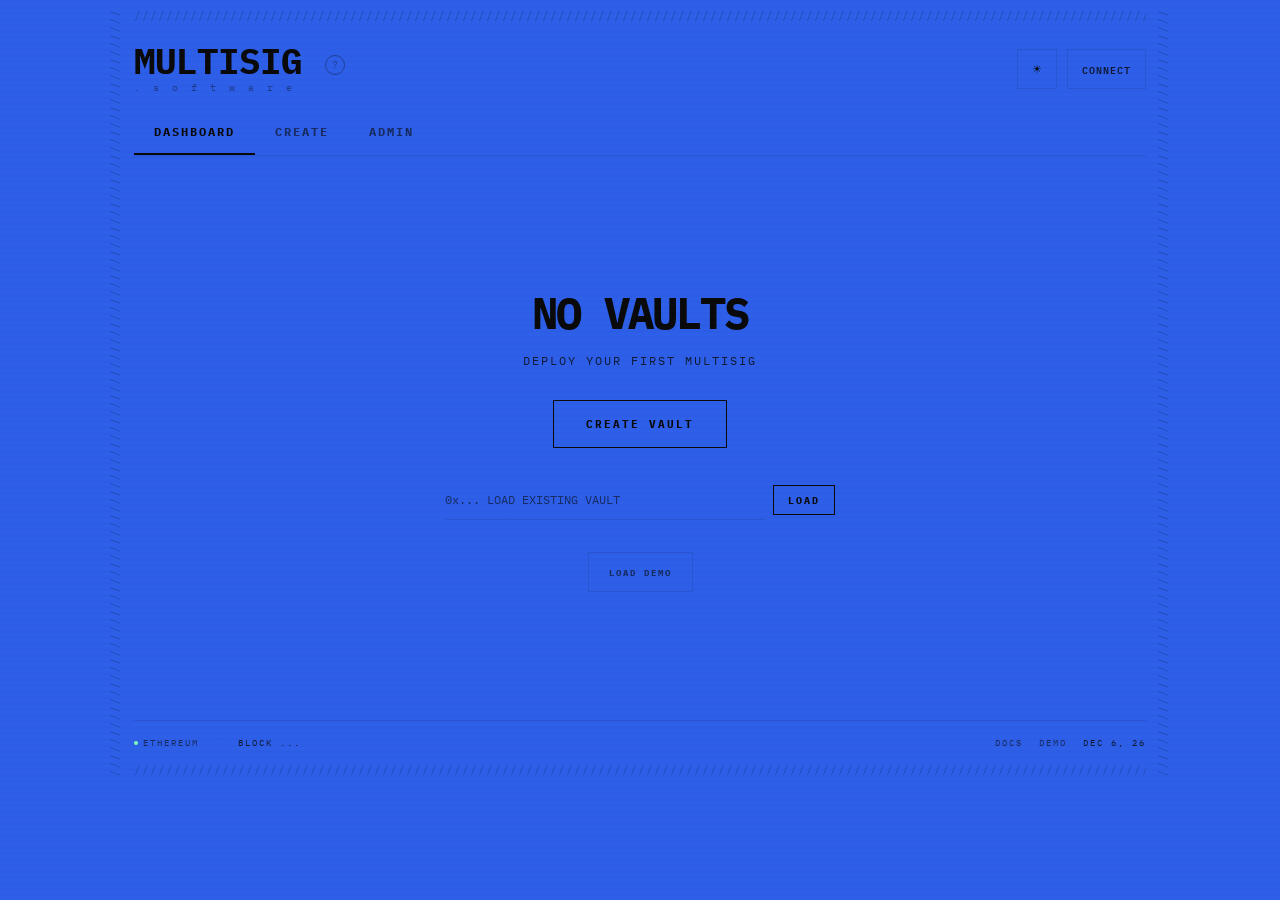
==== commit ed954d2e: "dapp" ====
--- a/dapp/index.html
+++ b/dapp/index.html
@@ -2,325 +2,296 @@
 <html lang="en">
 <head>
 <meta charset="UTF-8">
-<meta name="viewport" content="width=device-width, initial-scale=1.0, viewport-fit=cover">
-<title>MULTISIG</title>
-<link rel="icon" href="data:image/svg+xml,%3Csvg xmlns='http://www.w3.org/2000/svg' viewBox='0 0 120 120'%3E%3Crect width='120' height='120' fill='%23000'/%3E%3Cpath d='M0,120V0H18L60,68 102,0H120V120H102V38L60,106 18,38V120Z' fill='%23fff'/%3E%3C/svg%3E" type="image/svg+xml">
+<meta name="viewport" content="width=device-width,initial-scale=1">
+<title>multisig</title>
+<link href="https://fonts.googleapis.com/css2?family=IBM+Plex+Mono:wght@400;600;700&display=swap" rel="stylesheet">
+<link id="favicon" rel="icon" href="data:image/svg+xml,%3Csvg%20xmlns%3D%22http%3A%2F%2Fwww.w3.org%2F2000%2Fsvg%22%20viewBox%3D%220%200%2064%2064%22%3E%0A%3Crect%20width%3D%2264%22%20height%3D%2264%22%20fill%3D%22%232D5FE8%22%2F%3E%0A%3Cdefs%3E%0A%3Cpath%20id%3D%22pt%22%20d%3D%22M4%2C4%20H60%22%20fill%3D%22none%22%2F%3E%0A%3Cpath%20id%3D%22pr%22%20d%3D%22M60%2C4%20V60%22%20fill%3D%22none%22%2F%3E%0A%3Cpath%20id%3D%22pb%22%20d%3D%22M60%2C60%20H4%22%20fill%3D%22none%22%2F%3E%0A%3Cpath%20id%3D%22pl%22%20d%3D%22M4%2C60%20V4%22%20fill%3D%22none%22%2F%3E%0A%3C%2Fdefs%3E%0A%3Ctext%20font-family%3D%22%27Courier%20New%27%2Cmonospace%22%20font-size%3D%224.2%22%20fill%3D%22%230A0A0A%22%20fill-opacity%3D%220.6%22%20letter-spacing%3D%22-0.3%22%3E%3CtextPath%20href%3D%22%23pt%22%3E%2F%2F%2F%2F%2F%2F%2F%2F%2F%2F%2F%2F%2F%2F%2F%2F%2F%2F%2F%2F%2F%2F%2F%2F%2F%2F%2F%2F%2F%2F%3C%2FtextPath%3E%3C%2Ftext%3E%0A%3Ctext%20font-family%3D%22%27Courier%20New%27%2Cmonospace%22%20font-size%3D%224.2%22%20fill%3D%22%230A0A0A%22%20fill-opacity%3D%220.6%22%20letter-spacing%3D%22-0.3%22%3E%3CtextPath%20href%3D%22%23pr%22%3E%2F%2F%2F%2F%2F%2F%2F%2F%2F%2F%2F%2F%2F%2F%2F%2F%2F%2F%2F%2F%2F%2F%2F%2F%2F%2F%2F%2F%2F%2F%3C%2FtextPath%3E%3C%2Ftext%3E%0A%3Ctext%20font-family%3D%22%27Courier%20New%27%2Cmonospace%22%20font-size%3D%224.2%22%20fill%3D%22%230A0A0A%22%20fill-opacity%3D%220.6%22%20letter-spacing%3D%22-0.3%22%3E%3CtextPath%20href%3D%22%23pb%22%3E%2F%2F%2F%2F%2F%2F%2F%2F%2F%2F%2F%2F%2F%2F%2F%2F%2F%2F%2F%2F%2F%2F%2F%2F%2F%2F%2F%2F%2F%2F%3C%2FtextPath%3E%3C%2Ftext%3E%0A%3Ctext%20font-family%3D%22%27Courier%20New%27%2Cmonospace%22%20font-size%3D%224.2%22%20fill%3D%22%230A0A0A%22%20fill-opacity%3D%220.6%22%20letter-spacing%3D%22-0.3%22%3E%3CtextPath%20href%3D%22%23pl%22%3E%2F%2F%2F%2F%2F%2F%2F%2F%2F%2F%2F%2F%2F%2F%2F%2F%2F%2F%2F%2F%2F%2F%2F%2F%2F%2F%2F%2F%2F%2F%3C%2FtextPath%3E%3C%2Ftext%3E%0A%3Cpath%20d%3D%22M16%2C48%20V16%20H22%20L32%2C32%20L42%2C16%20H48%20V48%20H42%20V26%20L32%2C42%20L22%2C26%20V48%20Z%22%20fill%3D%22%230A0A0A%22%2F%3E%0A%3C%2Fsvg%3E" type="image/svg+xml">
 <link rel="stylesheet" href="./wallet.css">
-<link rel="stylesheet" href="./app.css">
-<script>
-try{var d=localStorage.getItem('dark');if(d==='1'||(d===null&&matchMedia('(prefers-color-scheme:dark)').matches))document.documentElement.classList.add('dark')}catch(_){}
-</script>
+<style>
+*,*::before,*::after{box-sizing:border-box;margin:0;padding:0}
+html{-webkit-text-size-adjust:100%}
+:root{
+  --a:#0A0A0A;--bg:#2D5FE8;--d:#0A0A0A99;--m:#0A0A0ACC;
+  --ln:#0A0A0A1A;--fr:#0A0A0A38;--g:#7DFFBA;--gc:#000;--r:#FF6B6B;--y:#FFD600;
+  --f:'IBM Plex Mono','Courier New',monospace;
+}
+.light{
+  --a:#0099B3;--bg:#FDFDFD;--d:#007A8FAA;--m:#006A7DDD;
+  --ln:#0099B31A;--fr:#0099B332;--g:#059669;--gc:#fff;--r:#DC2626;--y:#B45309;
+}
+body{font-family:var(--f);background:var(--bg);color:var(--a);min-height:100vh;padding:10px;position:relative;overflow-x:hidden;transition:background .3s,color .3s}
+input,select,button,textarea{font-family:var(--f);font-size:16px;color:var(--a)}
+input:focus,textarea:focus{border-bottom-color:var(--a)!important;outline:none}
+button{cursor:pointer}
+button:active{transform:scale(.97)}
+::placeholder{color:var(--d)}
+::-webkit-scrollbar{width:3px;height:3px}
+::-webkit-scrollbar-thumb{background:var(--ln)}
+@keyframes toastIn{from{opacity:0;transform:translateX(-50%) translateY(12px)}to{opacity:1;transform:translateX(-50%) translateY(0)}}
+@keyframes pulse{0%,100%{opacity:1}50%{opacity:.25}}
+@media(hover:hover){
+  button:hover{opacity:.85}
+  .btn:hover{opacity:.9}
+  .btn-fill:hover,.btn-green:hover{opacity:.85}
+  .net-row:hover{color:var(--a);background:var(--ln)}
+  .vtab:hover{color:var(--a)}
+  .pill:hover{border-color:var(--a);color:var(--a)}
+  .row:hover{background:var(--ln)}
+  .inp:hover{border-bottom-color:var(--m)}
+  .admin-tab:hover,.txb-tab:hover{color:var(--a)}
+  .link-btn:hover{opacity:.7}
+  .theme-btn:hover,.wallet-btn:hover{background:var(--ln)}
+  .tx:not(.blocked):hover{background:var(--ln)}
+}
+
+/* scanline */
+.scan{position:fixed;inset:0;pointer-events:none;z-index:100;background:repeating-linear-gradient(0deg,transparent,transparent 3px,#0A0A0A04 3px,#0A0A0A04 6px)}
+.light .scan{background:repeating-linear-gradient(0deg,transparent,transparent 3px,#0099B302 3px,#0099B302 6px)}
+
+/* frame */
+.frame{position:relative;padding:0 24px;max-width:1060px;margin:0 auto}
+.rail{position:absolute;top:0;bottom:0;width:12px;overflow:hidden;writing-mode:vertical-lr;font-size:11px;letter-spacing:1px;color:var(--fr);user-select:none;line-height:12px}
+.rail-l{left:0}.rail-r{right:0}
+.hbar{font-size:11px;letter-spacing:1px;color:var(--fr);user-select:none;overflow:hidden;white-space:nowrap;line-height:1}
+
+/* header */
+.hdr{display:flex;justify-content:space-between;align-items:center;padding:22px 0 16px}
+.logo{font-size:36px;font-weight:700;letter-spacing:-1px;line-height:1}
+.sub{font-size:10px;letter-spacing:13px;color:var(--m);margin-top:2px;opacity:.5;user-select:none}
+.info-i{font-size:10px;font-weight:400;width:20px;height:20px;border-radius:50%;border:1px solid var(--a);color:var(--a);display:inline-flex;align-items:center;justify-content:center;letter-spacing:0;opacity:.35;transition:opacity .2s;cursor:pointer;vertical-align:middle;margin-left:2px}
+@media(hover:hover){.info-i:hover{opacity:.8}}
+.info-tip{display:none;position:fixed;top:50%;left:50%;transform:translate(-50%,-50%);width:min(400px,88vw);padding:24px;background:var(--a);color:var(--bg);font-size:13px;line-height:1.9;letter-spacing:.3px;z-index:300;text-transform:none;font-weight:500}
+.info-tip.open{display:block}
+.info-tip .x{position:absolute;top:12px;right:12px;background:transparent;border:none;color:var(--bg);font-size:14px;cursor:pointer;opacity:.6;padding:4px 8px}
+.info-backdrop{display:none;position:fixed;inset:0;background:rgba(0,0,0,.4);z-index:299}
+.info-backdrop.open{display:block}
+.addr{font-size:10px;letter-spacing:2px;color:var(--m);margin-top:4px}
+.hdr-r{display:flex;gap:10px;align-items:center}
+.theme-btn{background:transparent;border:1px solid var(--ln);color:var(--a);width:40px;height:40px;font-size:14px;display:flex;align-items:center;justify-content:center;transition:background .15s}
+.wallet-btn{background:transparent;border:1px solid var(--ln);color:var(--m);height:40px;padding:0 14px;font-size:10px;font-weight:600;letter-spacing:1px;display:flex;align-items:center;gap:6px;transition:background .15s}
+.dot-sm{width:4px;height:4px;border-radius:50%;background:var(--g)}
+
+/* nav */
+.nav{display:flex;border-bottom:1px solid var(--ln)}
+.nav button{padding:14px 20px;font-size:12px;font-weight:700;letter-spacing:2px;background:transparent;border:none;border-bottom:2px solid transparent;color:var(--d);transition:color .15s,border-color .15s}
+.nav button.on{color:var(--a);border-bottom-color:var(--a)}
+
+/* content */
+.content{padding:8px 0;min-height:60vh}
+
+/* section divider */
+.sec{display:flex;align-items:center;gap:10px;margin:40px 0 16px;user-select:none}
+.sec span:first-child{font-size:10px;letter-spacing:3px;color:var(--d);flex-shrink:0}
+.sec .line{flex:1;height:1px;background:var(--ln)}
+
+/* buttons */
+.btn{font-size:11px;font-weight:700;letter-spacing:2px;height:40px;display:inline-flex;align-items:center;justify-content:center;padding:0 20px;text-transform:uppercase;border:none;transition:opacity .15s,background .15s}
+.btn-fill{background:var(--a);color:var(--bg)}
+.btn-green{background:var(--g);color:var(--gc)}
+.btn-outline{background:transparent;color:var(--a);border:1px solid var(--a)}
+.btn-danger{background:transparent;color:var(--r);border:1px solid color-mix(in srgb,var(--r) 35%,transparent)}
+.btn-w{width:100%}
+.btn-sm{height:30px;padding:0 14px;font-size:10px}
+.btn-big{height:48px;font-size:13px;letter-spacing:3px}
+
+/* inputs */
+.inp{width:100%;padding:12px 0;font-size:15px;background:transparent;border:none;border-bottom:1px solid var(--ln);margin-bottom:16px;border-radius:0;-webkit-appearance:none;transition:border-color .15s}
+.lbl{font-size:10px;font-weight:600;letter-spacing:2px;text-transform:uppercase;color:var(--m);margin-bottom:4px;display:block}
+.lbl .dim{opacity:.5}
+textarea.inp{min-height:80px;resize:vertical;border:1px solid var(--ln);padding:12px;font-size:13px;border-bottom:1px solid var(--ln)}
+
+/* row */
+.row{display:flex;justify-content:space-between;align-items:center;padding:16px 8px;border-bottom:1px solid var(--ln);flex-wrap:wrap;gap:10px;transition:background .15s}
+.sep{height:1px;background:var(--ln);margin:32px 0}
+
+/* vault tabs */
+.vtabs{overflow-x:auto;-webkit-overflow-scrolling:touch;scrollbar-width:none}
+.vtabs::-webkit-scrollbar{display:none}
+.vtabs-inner{display:flex;border-bottom:1px solid var(--ln);min-width:max-content}
+.vtab{padding:16px 24px;text-align:left;background:transparent;border:none;border-bottom:2px solid transparent;color:var(--d);position:relative;flex:1 0 140px;transition:color .15s}
+.vtab.on{color:var(--a);border-bottom-color:var(--a)}
+.vtab-name{font-size:14px;font-weight:700;display:flex;align-items:center;gap:6px}
+.vtab-dot{width:6px;height:6px;border-radius:50%;flex-shrink:0;animation:pulse 2s infinite}
+.vtab-info{font-size:10px;opacity:.7;margin-top:3px}
+
+/* stats */
+.stats{padding:36px 0 8px}
+.stat-big{font-size:52px;font-weight:700;letter-spacing:-2px;line-height:1}
+.stat-token{font-size:16px;font-weight:600;color:var(--m)}
+.stat-usd{font-size:13px;color:var(--d)}
+.holdings{display:flex;gap:20px;margin-top:12px;flex-wrap:wrap;font-size:12px;color:var(--m)}
+.holdings strong{font-weight:700}
+.holdings .usd{font-size:10px;color:var(--d);margin-left:4px}
+.meta{display:flex;gap:24px;font-size:11px;letter-spacing:2px;color:var(--m);margin-top:12px;flex-wrap:wrap}
+
+/* queue */
+.tx{padding:22px 8px;border-bottom:1px solid var(--ln);transition:opacity .3s,background .15s}
+.tx.blocked{opacity:.3}
+.tx-top{display:flex;justify-content:space-between;align-items:flex-start;gap:12px;flex-wrap:wrap;margin-bottom:10px}
+.tx-nonce{font-size:10px;font-weight:700;color:var(--d)}
+.tx-val{font-size:20px;font-weight:700}
+.tx-to{font-size:11px;color:var(--m);margin-top:3px;word-break:break-all}
+.tx-actions{display:flex;align-items:center;gap:10px;flex-shrink:0}
+.tx-status{font-size:10px;font-weight:700;letter-spacing:2px}
+.approvals{display:flex;gap:12px;flex-wrap:wrap;align-items:center;font-size:10px;letter-spacing:1px}
+.ap-ok{color:var(--g);font-weight:600}
+.ap-no{color:var(--d);font-weight:600}
+.eta{color:var(--d);margin-left:auto;font-size:10px}
+.mob-actions{margin-top:14px}
+
+/* tx builder */
+.txb{padding:24px 8px;border-bottom:1px solid var(--ln)}
+.txb-tabs{display:flex;gap:20px;margin-bottom:24px;align-items:center}
+.txb-tab{background:transparent;border:none;font-size:11px;font-weight:700;letter-spacing:2px;padding:4px 0;color:var(--d);border-bottom:2px solid transparent;transition:color .15s,border-color .15s}
+.txb-tab.on{color:var(--a);border-bottom-color:var(--a)}
+.x-btn{background:transparent;border:none;color:var(--d);font-size:14px;padding:8px;min-width:40px;min-height:40px;display:flex;align-items:center;justify-content:center;margin-left:auto}
+.x-btn.red{color:var(--r)}
+.grid2{display:grid;grid-template-columns:1fr 1fr;gap:32px}
+.grid3{display:grid;grid-template-columns:1fr 1fr 2fr;gap:16px}
+.token-pills{display:flex;gap:6px;flex-wrap:wrap;margin-bottom:16px}
+.pill{height:34px;padding:0 14px;font-size:10px;font-weight:700;letter-spacing:2px;display:inline-flex;align-items:center;background:transparent;color:var(--d);border:1px solid var(--ln);text-transform:uppercase;transition:border-color .15s,color .15s}
+.pill.on{color:var(--a);border-color:var(--a);background:color-mix(in srgb,var(--a) 10%,transparent)}
+.link-btn{background:transparent;border:none;color:var(--a);font-size:11px;font-weight:700;letter-spacing:2px;padding:8px 0;display:flex;align-items:center}
+.batch-call{margin-bottom:16px;padding-bottom:16px;border-bottom:1px solid var(--ln)}
+.call-hdr{display:flex;justify-content:space-between;align-items:center;margin-bottom:10px;font-size:10px;font-weight:700;color:var(--d);letter-spacing:2px}
+
+/* signers */
+.signer-addr{font-size:14px;font-weight:700;word-break:break-all}
+.signer-label{font-size:10px;color:var(--m);letter-spacing:2px;margin-top:2px}
+.signer-you{font-size:9px;font-weight:700;color:var(--a);letter-spacing:2px}
+
+/* footer */
+.footer{border-top:1px solid var(--ln);padding:12px 0;display:flex;justify-content:space-between;align-items:center;font-size:9px;letter-spacing:2px;color:var(--m);flex-wrap:wrap;gap:8px}
+.footer-l,.footer-r{display:flex;gap:16px;align-items:center;flex-wrap:wrap}
+.reset-btn{background:transparent;border:none;color:var(--d);font-size:9px;letter-spacing:2px;padding:4px 0}
+.docs-link{color:var(--d);font-size:9px;letter-spacing:2px;text-decoration:none}
+.docs-link:hover{color:var(--a)}
+
+/* toast */
+.toast{position:fixed;bottom:28px;left:50%;transform:translateX(-50%);background:var(--a);color:var(--bg);padding:12px 24px;font-size:11px;font-weight:700;letter-spacing:2px;z-index:999;animation:toastIn .2s ease;text-align:center}
+
+/* empty */
+.empty{text-align:center;padding:120px 0}
+.empty-title{font-size:44px;font-weight:700;letter-spacing:-2px}
+.empty-sub{font-size:12px;color:var(--m);letter-spacing:2px;margin:12px 0 32px}
+
+/* network selector */
+.net-row{padding:12px 8px;font-size:12px;font-weight:700;letter-spacing:2px;border-bottom:1px solid var(--ln);color:var(--d);cursor:pointer;display:flex;align-items:center;gap:8px;transition:background .15s,color .15s}
+.net-row.on{color:var(--a);border-bottom:none}
+.net-id{font-size:9px;opacity:.4}
+.net-test{font-size:8px;opacity:.5}
+.net-tokens{padding:8px 0 12px 16px;border-bottom:1px solid var(--ln);font-size:10px;color:var(--d);display:flex;gap:10px;flex-wrap:wrap}
+.net-tokens span{font-weight:600}
+
+/* admin */
+.admin-note{font-size:10px;color:var(--d);letter-spacing:2px;margin:12px 0 20px}
+.admin-tabs{display:flex;gap:24px;margin-bottom:32px}
+.admin-tab{background:transparent;border:none;font-size:12px;font-weight:700;letter-spacing:2px;color:var(--d);padding:4px 0;border-bottom:2px solid transparent;transition:color .15s,border-color .15s}
+.admin-tab.on{color:var(--a);border-bottom-color:var(--a)}
+.policy-big{font-size:44px;font-weight:700;letter-spacing:-2px}
+.policy-of{font-size:18px;font-weight:700;color:var(--m)}
+.changed-tag{font-size:10px;color:var(--y);letter-spacing:2px}
+.thresh-btns{display:flex;gap:6px;margin-bottom:16px}
+.thresh-btn{flex:1;padding:0 4px}
+.preview-text{font-size:12px;line-height:2;color:var(--m);padding:16px 0;white-space:pre}
+
+/* mobile */
+@media(max-width:900px){
+  .frame{max-width:100%}
+  .grid2{gap:24px}
+  .policy-big{font-size:38px}
+}
+@media(max-width:640px){
+  body{padding:6px}
+  .frame{padding:0 6px}
+  .rail{display:none}
+  .hbar{font-size:10px}
+  .logo{font-size:24px}
+  .sub{font-size:8px;letter-spacing:7.5px}
+  .info-i{width:16px;height:16px;font-size:8px}
+  .info-tip{width:min(340px,90vw);font-size:12px;padding:20px}
+  .hdr{padding:18px 0 12px}
+  .hdr-r{gap:8px}
+  .wallet-btn{padding:0 10px;font-size:9px;gap:4px}
+  .nav button{padding:14px 0;flex:1;text-align:center;font-size:11px}
+  .content{padding:4px 0}
+  .sec{margin:28px 0 12px}
+  .stats{padding:24px 0 8px}
+  .stat-big{font-size:32px}
+  .stat-token{font-size:13px}
+  .stat-usd{font-size:11px}
+  .holdings{gap:14px}
+  .meta{gap:10px;font-size:10px}
+  .vtab{padding:14px 16px;flex:0 0 auto;min-width:120px}
+  .vtab-name{font-size:12px}
+  .tx{padding:18px 6px}
+  .tx-val{font-size:16px}
+  .tx-to{font-size:10px}
+  .row{padding:14px 6px}
+  .sep{margin:24px 0}
+  .grid2,.grid3{grid-template-columns:1fr;gap:0}
+  .txb-tabs{gap:12px}
+  .txb{padding:20px 6px}
+  .token-pills{margin-bottom:12px}
+  .pill{height:38px;padding:0 12px}
+  .approvals{gap:6px}
+  .btn{height:44px;padding:0 16px}
+  .btn-sm{height:38px;padding:0 12px}
+  .btn-big{height:52px}
+  .thresh-btns{gap:4px}
+  .thresh-btn{min-height:44px}
+  .toast{bottom:20px;max-width:88vw}
+  .footer{font-size:8px;letter-spacing:1px}
+  .footer-l,.footer-r{gap:8px}
+  .empty{padding:60px 0}
+  .empty-title{font-size:28px}
+  .admin-tabs{gap:14px;margin-bottom:24px}
+  .admin-tab{font-size:11px}
+  .policy-big{font-size:32px}
+  .link-btn{padding:12px 0;min-height:44px}
+  .x-btn{min-width:44px;min-height:44px}
+  .net-row{padding:14px 8px;min-height:44px}
+  .addr{font-size:9px;letter-spacing:1px}
+}
+@media(max-width:380px){
+  .logo{font-size:20px}
+  .wallet-btn{padding:0 8px;font-size:8px;height:36px}
+  .theme-btn{width:36px;height:36px;font-size:12px}
+  .stat-big{font-size:26px}
+  .vtab{min-width:100px;padding:12px 12px}
+  .vtab-name{font-size:11px}
+  .empty-title{font-size:24px}
+  .nav button{font-size:10px;padding:12px 0}
+}
+/* loading overlay */
+.loading-overlay{position:fixed;inset:0;z-index:500;display:flex;align-items:center;justify-content:center;flex-direction:column;gap:20px;transition:opacity .3s}
+.loading-overlay.dark-bg{background:#2D5FE8}
+.loading-overlay.light-bg{background:#FDFDFD}
+.loading-overlay .loading-svg{width:80px;height:80px}
+.loading-overlay .loading-text{font-family:var(--f,'IBM Plex Mono',monospace);font-size:9px;font-weight:700;letter-spacing:4px;animation:pulse 2s infinite}
+.loading-overlay.dark-bg .loading-text{color:#0A0A0A99}
+.loading-overlay.light-bg .loading-text{color:#0099B3AA}
+.loading-overlay.fade-out{opacity:0;pointer-events:none}
+@media(max-width:640px){.loading-overlay .loading-svg{width:56px;height:56px}.loading-overlay .loading-text{font-size:8px;letter-spacing:3px}}
+</style>
 </head>
 <body>
-
-<button class="dark-toggle" onclick="toggleDark()" title="Toggle dark mode"></button>
-
-<div class="header">
-  <svg class="header-logo" viewBox="0 0 120 120" xmlns="http://www.w3.org/2000/svg"><path d="M0,120V0H18L60,68 102,0H120V120H102V38L60,106 18,38V120Z"/></svg>
-  <div><h1>MULTISIG</h1><p class="subtitle">a simple, efficient, timelocked multisig wallet</p></div>
-</div>
-
-<div class="net-bar">
-  <button class="net-btn active" data-chain="1" onclick="switchNet(1)">ethereum</button>
-  <span class="net-sep"></span>
-  <button class="net-btn" data-chain="8453" onclick="switchNet(8453)">base</button>
-  <span class="net-sep"></span>
-  <button class="net-btn" data-chain="42161" onclick="switchNet(42161)">arbitrum</button>
-  <span class="net-sep"></span>
-  <button class="net-btn" data-chain="10" onclick="switchNet(10)">optimism</button>
-  <span class="net-sep net-testnet"></span>
-  <button class="net-btn net-testnet" data-chain="11155111" onclick="switchNet(11155111)">sepolia</button>
-  <span class="net-sep net-testnet"></span>
-  <button class="net-btn net-testnet" data-chain="84532" onclick="switchNet(84532)">base sepolia</button>
-  <span class="net-sep net-testnet"></span>
-  <button class="net-btn net-testnet" data-chain="31337" onclick="switchNet(31337)">anvil</button>
-  <span class="net-sep"></span>
-  <button class="net-btn" onclick="toggleTestnets()" id="testnetToggle" style="opacity:0.35">testnet</button>
-</div>
-
-<div class="tabs">
-  <button class="tab active" onclick="switchTab('create')">create</button>
-  <button class="tab" onclick="switchTab('manage')">manage</button>
-</div>
-
-<!-- ============ CREATE PANEL ============ -->
-<div id="panel-create" class="panel active">
-
-  <div class="section">
-    <label>owners</label>
-    <ul class="owner-list" id="ownerList"></ul>
-    <div class="owner-add">
-      <input type="text" id="newOwnerInput" placeholder="0x... or name.eth / name.wei" spellcheck="false" onkeydown="if(event.key==='Enter'){addOwner();event.preventDefault();}">
-      <button class="add-btn" onclick="addOwner()">+</button>
-    </div>
-  </div>
-
-  <div class="section">
-    <label>threshold</label>
-    <div class="threshold-row">
-      <input type="number" id="threshold" value="1" min="1" max="1">
-      <span class="threshold-hint" id="thresholdHint">of 0 owners</span>
-    </div>
-  </div>
-
-  <div class="section">
-    <button class="adv-toggle" onclick="toggleAdvanced()" id="advToggle">+ delay</button>
-    <div id="advancedSection" class="hidden mt">
-      <label>delay <span class="dim small">(minutes)</span></label>
-      <input type="number" id="delay" placeholder="0" min="0">
-    </div>
-  </div>
-
-  <div class="section">
-    <button onclick="deployMultisig()">deploy</button>
-  </div>
-
-  <div id="createStatus" class="status"></div>
-</div>
-
-<!-- ============ MANAGE PANEL ============ -->
-<div id="panel-manage" class="panel">
-
-  <div id="myWalletsSection" class="hidden">
-    <ul class="owner-list" id="myWalletsList"></ul>
-  </div>
-
-  <div class="section">
-    <label id="addrInputLabel">multisig address</label>
-    <div class="owner-add">
-      <input type="text" id="msAddr" placeholder="0x..." spellcheck="false">
-      <button class="add-btn" onclick="loadMultisig()">&#8594;</button>
-    </div>
-  </div>
-
-  <div id="msLoaded" class="hidden">
-
-    <!-- Overview -->
-    <div class="section">
-      <label>overview</label>
-      <div class="info-grid">
-        <div class="info-row"><span class="info-label">balance</span><span class="info-value" id="msBalance">&mdash;</span></div>
-        <div id="tokenBalances"></div>
-        <div class="info-row"><span class="info-label">threshold</span><span class="info-value" id="msThreshold">&mdash;</span></div>
-        <div class="info-row"><span class="info-label">delay</span><span class="info-value" id="msDelay">&mdash;</span></div>
-        <div class="info-row"><span class="info-label">nonce</span><span class="info-value" id="msNonce">&mdash;</span></div>
-        <div class="info-row"><span class="info-label">executor</span><span class="info-value addr" id="msExecutor">&mdash;</span></div>
-      </div>
-      <div class="mt">
-        <label>owners</label>
-        <ul class="owner-list" id="msOwners"></ul>
-      </div>
-      <button class="sm secondary" onclick="loadMultisig()">refresh</button>
-      <button class="sm secondary" onclick="shareMultisig(event)">share</button>
-    </div>
-
-    <!-- Pending proposals from DB -->
-    <div class="section hidden" id="pendingSection">
-      <label>pending proposals</label>
-      <ul class="owner-list" id="pendingList"></ul>
-    </div>
-
-    <!-- Sub-tabs -->
-    <div class="sub-tabs">
-      <button class="sub-tab active" onclick="switchSubTab('transact')">transact</button>
-      <button class="sub-tab" onclick="switchSubTab('approve')">approve</button>
-      <button class="sub-tab" onclick="switchSubTab('queue')">queue</button>
-      <button class="sub-tab" onclick="switchSubTab('settings')">settings</button>
-    </div>
-
-    <!-- TRANSACT sub-panel -->
-    <div id="sub-transact" class="sub-panel active">
-
-      <div class="section mb">
-        <button class="adv-toggle" onclick="toggleTxMode()" id="txModeToggle">custom call</button>
-      </div>
-
-      <!-- SEND mode (default) -->
-      <div id="txSendMode">
-        <div class="section">
-          <label>token</label>
-          <div class="token-row" id="tokenRow"></div>
-        </div>
-        <div class="section">
-          <label>amount</label>
-          <input type="text" id="sendAmount" placeholder="0.0" autocomplete="off">
-          <div class="dim small mt" id="sendBalance"></div>
-        </div>
-        <div class="section">
-          <label>to</label>
-          <input type="text" id="sendTo" placeholder="0x... or name.eth / name.wei" spellcheck="false">
-        </div>
-      </div>
-
-      <!-- CUSTOM CALL mode (hidden by default) -->
-      <div id="txCustomMode" class="hidden">
-        <div class="section">
-          <label>target</label>
-          <input type="text" id="txTarget" placeholder="0x..." spellcheck="false">
-        </div>
-        <div class="section">
-          <label>value <span class="dim small">(ETH)</span></label>
-          <input type="text" id="txValue" placeholder="0">
-        </div>
-        <div class="section">
-          <label>data <span class="dim small">(hex, 0x for empty)</span></label>
-          <textarea id="txData" placeholder="0x" spellcheck="false"></textarea>
-        </div>
-      </div>
-
-      <button class="add-btn" onclick="addToBatch()" title="Add to batch">+</button>
-
-      <!-- Batch list -->
-      <div id="batchSection" class="hidden">
-        <div class="section">
-          <label>batch <span class="dim small" id="batchCount">(0 calls)</span></label>
-          <ul class="owner-list" id="batchList"></ul>
-          <button class="adv-toggle" onclick="clearBatch()">clear</button>
-        </div>
-      </div>
-
-      <!-- Shared fields -->
-      <div class="section">
-        <label>nonce <span class="dim small">(auto-filled)</span></label>
-        <input type="number" id="txNonce" placeholder="0">
-      </div>
-      <div class="section">
-        <label>tx hash <span class="dim small">(auto-computed)</span></label>
-        <div class="inline-flex">
-          <span class="mono small" id="txHash">&mdash;</span>
-          <button class="copy-btn" onclick="copyText(document.getElementById('txHash').textContent)">copy</button>
-        </div>
-      </div>
-
-      <button class="secondary" onclick="signTx()">sign</button>
-
-      <div class="section mt">
-        <label>signatures <span class="dim small" id="sigCount">(0)</span></label>
-        <div class="sig-list" id="sigList"></div>
-        <div class="mt">
-          <label class="small">paste signature (hex)</label>
-          <div class="owner-add">
-            <input type="text" id="pasteSig" placeholder="0x..." spellcheck="false">
-            <button class="sm secondary" onclick="addSig()">+</button>
-          </div>
-        </div>
-      </div>
-
-      <button onclick="executeTx()">execute</button>
-      <div id="txStatus" class="status"></div>
-    </div>
-
-    <!-- APPROVE sub-panel -->
-    <div id="sub-approve" class="sub-panel">
-      <div class="section">
-        <label>hash to approve</label>
-        <input type="text" id="approveHash" placeholder="0x..." spellcheck="false">
-      </div>
-      <div class="section">
-        <label>check approval</label>
-        <div class="action-row">
-          <input type="text" id="approveCheckAddr" placeholder="owner address" spellcheck="false">
-          <button class="sm secondary" onclick="checkApproval()">check</button>
-        </div>
-        <span class="mono small" id="approvalResult"></span>
-      </div>
-      <button onclick="approveTx(true)">approve</button>
-      <button class="secondary danger" onclick="approveTx(false)">revoke</button>
-      <div id="approveStatus" class="status"></div>
-    </div>
-
-    <!-- QUEUE sub-panel -->
-    <div id="sub-queue" class="sub-panel">
-      <div class="section">
-        <label>check queued eta</label>
-        <div class="action-row">
-          <input type="text" id="queueHash" placeholder="tx hash" spellcheck="false">
-          <button class="sm secondary" onclick="checkQueued()">check</button>
-        </div>
-        <span class="mono small" id="queueEta"></span>
-      </div>
-
-      <div class="section mt">
-        <label>execute queued transaction</label>
-        <div class="section">
-          <label class="small">target</label>
-          <input type="text" id="qTarget" placeholder="0x..." spellcheck="false">
-        </div>
-        <div class="section">
-          <label class="small">value (ETH)</label>
-          <input type="text" id="qValue" placeholder="0">
-        </div>
-        <div class="section">
-          <label class="small">data (hex)</label>
-          <textarea id="qData" placeholder="0x" spellcheck="false"></textarea>
-        </div>
-        <div class="section">
-          <label class="small">nonce</label>
-          <input type="number" id="qNonce" placeholder="0">
-        </div>
-        <button onclick="executeQueued()">execute queued</button>
-      </div>
-
-      <div class="section mt">
-        <label>cancel queued <span class="dim small">(threshold sigs via executor)</span></label>
-        <div class="action-row">
-          <input type="text" id="cancelHash" placeholder="tx hash" spellcheck="false">
-          <button class="sm danger" onclick="cancelQueued()">cancel</button>
-        </div>
-      </div>
-      <div id="queueStatus" class="status"></div>
-    </div>
-
-    <!-- SETTINGS sub-panel -->
-    <div id="sub-settings" class="sub-panel">
-      <p class="small dim mb">Settings changes require a self-call — builds the calldata and pre-fills the transact form.</p>
-
-      <div class="section">
-        <label>add owner</label>
-        <div class="action-row">
-          <input type="text" id="setAddOwner" placeholder="0x... or name.eth / name.wei" spellcheck="false">
-          <button class="sm secondary" onclick="buildSettingsTx('addOwner')">build tx</button>
-        </div>
-      </div>
-
-      <div class="section">
-        <label>remove owner</label>
-        <div class="action-row">
-          <select id="setRemoveOwner"></select>
-          <button class="sm secondary" onclick="buildSettingsTx('removeOwner')">build tx</button>
-        </div>
-      </div>
-
-      <div class="section">
-        <label>set threshold</label>
-        <div class="action-row">
-          <input type="number" id="setThreshold" placeholder="new threshold" min="1">
-          <button class="sm secondary" onclick="buildSettingsTx('setThreshold')">build tx</button>
-        </div>
-      </div>
-
-      <div class="section">
-        <label>set delay <span class="dim small">(minutes)</span></label>
-        <div class="action-row">
-          <input type="number" id="setDelay" placeholder="new delay" min="0">
-          <button class="sm secondary" onclick="buildSettingsTx('setDelay')">build tx</button>
-        </div>
-      </div>
-
-      <div class="section">
-        <label>executor module</label>
-        <div class="action-row">
-          <input type="text" id="setExecutor" placeholder="module address" spellcheck="false">
-          <button class="sm secondary" onclick="buildSettingsTx('addExecutor')">add</button>
-          <button class="sm secondary danger" onclick="buildSettingsTx('removeExecutor')">remove</button>
-        </div>
-      </div>
-
-      <div id="settingsStatus" class="status"></div>
-    </div>
-
-  </div><!-- #msLoaded -->
-</div><!-- panel-manage -->
+<div class="scan"></div>
+<div id="loading" class="loading-overlay"></div>
+<script>
+(function(){
+  var d=!localStorage.getItem('ms_light');
+  var el=document.getElementById('loading');
+  el.className='loading-overlay '+(d?'dark-bg':'light-bg');
+  el.innerHTML=d
+    ?'<svg class="loading-svg" xmlns="http://www.w3.org/2000/svg" viewBox="0 0 64 64"><rect width="64" height="64" fill="#2D5FE8"/><defs><path id="l0t" d="M4,4 H60" fill="none"/><path id="l0r" d="M60,4 V60" fill="none"/><path id="l0b" d="M60,60 H4" fill="none"/><path id="l0l" d="M4,60 V4" fill="none"/></defs><text font-family="\'Courier New\',monospace" font-size="4.2" fill="#0A0A0A" fill-opacity="0.6" letter-spacing="-0.3"><textPath href="#l0t"><animate attributeName="startOffset" from="0%" to="100%" dur="3s" repeatCount="indefinite"/>////////////////////////////////////////////////////////////</textPath></text><text font-family="\'Courier New\',monospace" font-size="4.2" fill="#0A0A0A" fill-opacity="0.6" letter-spacing="-0.3"><textPath href="#l0r"><animate attributeName="startOffset" from="0%" to="100%" dur="3s" repeatCount="indefinite"/>////////////////////////////////////////////////////////////</textPath></text><text font-family="\'Courier New\',monospace" font-size="4.2" fill="#0A0A0A" fill-opacity="0.6" letter-spacing="-0.3"><textPath href="#l0b"><animate attributeName="startOffset" from="0%" to="100%" dur="3s" repeatCount="indefinite"/>////////////////////////////////////////////////////////////</textPath></text><text font-family="\'Courier New\',monospace" font-size="4.2" fill="#0A0A0A" fill-opacity="0.6" letter-spacing="-0.3"><textPath href="#l0l"><animate attributeName="startOffset" from="0%" to="100%" dur="3s" repeatCount="indefinite"/>////////////////////////////////////////////////////////////</textPath></text><path d="M16,48 V16 H22 L32,32 L42,16 H48 V48 H42 V26 L32,42 L22,26 V48 Z" fill="#0A0A0A"/></svg><div class="loading-text">LOADING</div>'
+    :'<svg class="loading-svg" xmlns="http://www.w3.org/2000/svg" viewBox="0 0 64 64"><rect width="64" height="64" fill="#FDFDFD"/><defs><path id="l1t" d="M4,4 H60" fill="none"/><path id="l1r" d="M60,4 V60" fill="none"/><path id="l1b" d="M60,60 H4" fill="none"/><path id="l1l" d="M4,60 V4" fill="none"/></defs><text font-family="\'Courier New\',monospace" font-size="4.2" fill="#0099B3" fill-opacity="0.6" letter-spacing="-0.3"><textPath href="#l1t"><animate attributeName="startOffset" from="0%" to="100%" dur="3s" repeatCount="indefinite"/>////////////////////////////////////////////////////////////</textPath></text><text font-family="\'Courier New\',monospace" font-size="4.2" fill="#0099B3" fill-opacity="0.6" letter-spacing="-0.3"><textPath href="#l1r"><animate attributeName="startOffset" from="0%" to="100%" dur="3s" repeatCount="indefinite"/>////////////////////////////////////////////////////////////</textPath></text><text font-family="\'Courier New\',monospace" font-size="4.2" fill="#0099B3" fill-opacity="0.6" letter-spacing="-0.3"><textPath href="#l1b"><animate attributeName="startOffset" from="0%" to="100%" dur="3s" repeatCount="indefinite"/>////////////////////////////////////////////////////////////</textPath></text><text font-family="\'Courier New\',monospace" font-size="4.2" fill="#0099B3" fill-opacity="0.6" letter-spacing="-0.3"><textPath href="#l1l"><animate attributeName="startOffset" from="0%" to="100%" dur="3s" repeatCount="indefinite"/>////////////////////////////////////////////////////////////</textPath></text><path d="M16,48 V16 H22 L32,32 L42,16 H48 V48 H42 V26 L32,42 L22,26 V48 Z" fill="#0099B3"/></svg><div class="loading-text">LOADING</div>';
+})();
+</script>
+<div id="app"></div>
+<div id="info-backdrop" class="info-backdrop" onclick="toggleInfo()"></div>
+<div id="info-modal" class="info-tip"><button class="x" onclick="toggleInfo()">&#10005;</button>Multichain multisig with an embedded timelock. Protects against everyday mistakes by adding a delay before execution. Defends protocols and their users from malicious upgrades and migrations. More peace of mind than a regular multisig.</div>
+<div id="toast-el" class="toast" style="display:none"></div>
 
 <script src="./ethers.min.js"></script>
 <script src="./walletconnect.min.js"></script>
@@ -329,7 +300,7 @@
 <script>
 'use strict';
 
-// --- CHAIN CONFIG ---
+// ── CHAIN CONFIG ──────────────────────────────────────────────────
 const CHAINS = {
   1:        { name:'Ethereum',     rpcs:['https://ethereum.publicnode.com','https://1rpc.io/eth','https://eth.drpc.org'],             explorer:'https://etherscan.io',           hex:'0x1' },
   8453:     { name:'Base',         rpcs:['https://base.publicnode.com','https://1rpc.io/base','https://base.drpc.org'],               explorer:'https://basescan.org',           hex:'0x2105' },
@@ -337,27 +308,24 @@
   10:       { name:'OP Mainnet', rpcs:['https://optimism.publicnode.com','https://1rpc.io/op','https://optimism.drpc.org'],       explorer:'https://optimistic.etherscan.io', hex:'0xa' },
   11155111: { name:'Sepolia',      rpcs:['https://ethereum-sepolia.publicnode.com','https://1rpc.io/sepolia','https://sepolia.drpc.org'], explorer:'https://sepolia.etherscan.io',   hex:'0xaa36a7' },
   84532:    { name:'Base Sepolia', rpcs:['https://base-sepolia.publicnode.com','https://sepolia.base.org'],                           explorer:'https://sepolia.basescan.org',   hex:'0x14a34' },
-  31337:    { name:'Anvil',        rpcs:['http://127.0.0.1:8545'],                                                                    explorer:'',                               hex:'0x7a69' },
 };
 
+const _providerCache = {};
 function makeProvider(id) {
+  if(_providerCache[id]) return _providerCache[id];
   const c = CHAINS[id];
-  if(c.rpcs.length === 1) return new ethers.JsonRpcProvider(c.rpcs[0], id, {staticNetwork:true});
-  return new ethers.FallbackProvider(c.rpcs.map((url, i) =>
-    ({ provider: new ethers.JsonRpcProvider(url, id, {staticNetwork:true}), priority: i + 1, stallTimeout: 2000 })
-  ), id);
-}
-
-// Factory addresses per chain (placeholder — update after deployment)
-const FACTORY = {
-  1:        '0x0000000000000000000000000000000000000000',
-  8453:     '0x0000000000000000000000000000000000000000',
-  42161:    '0x0000000000000000000000000000000000000000',
-  10:       '0x0000000000000000000000000000000000000000',
-  11155111: '0x0000000000000000000000000000000000000000',
-  84532:    '0x0000000000000000000000000000000000000000',
-  31337:    '0x5FbDB2315678afecb367f032d93F642f64180aa3',
-};
+  const p = c.rpcs.length === 1
+    ? new ethers.JsonRpcProvider(c.rpcs[0], id, {staticNetwork:true})
+    : new ethers.FallbackProvider(c.rpcs.map((url, i) =>
+        ({ provider: new ethers.JsonRpcProvider(url, id, {staticNetwork:true}), priority: i + 1, stallTimeout: 2000 })
+      ), id);
+  _providerCache[id] = p;
+  return p;
+}
+
+const FACTORY = '0x000000000e8CB9ed9DC2114d79d9215eacb9cB07';
+const IMPLEMENTATION = '0xD54cb65224410F3Ff97a8E72f363f224419f4FB0';
+const TIMELOCK_EXECUTOR = '0x00000000a72A30AdBf38e14d36BCE2610ec3973F';
 
 const ADD_CHAIN_PARAMS = {
   8453:     { chainId:'0x2105',  chainName:'Base',          rpcUrls:['https://mainnet.base.org'],                blockExplorerUrls:['https://basescan.org'],         nativeCurrency:{name:'ETH',symbol:'ETH',decimals:18} },
@@ -365,25 +333,9 @@
   10:       { chainId:'0xa',   chainName:'OP Mainnet',   rpcUrls:['https://mainnet.optimism.io'],             blockExplorerUrls:['https://optimistic.etherscan.io'], nativeCurrency:{name:'ETH',symbol:'ETH',decimals:18} },
   84532:    { chainId:'0x14a34', chainName:'Base Sepolia',   rpcUrls:['https://sepolia.base.org'],                blockExplorerUrls:['https://sepolia.basescan.org'],  nativeCurrency:{name:'ETH',symbol:'ETH',decimals:18} },
   11155111: { chainId:'0xaa36a7',chainName:'Sepolia',        rpcUrls:['https://ethereum-sepolia.publicnode.com'], blockExplorerUrls:['https://sepolia.etherscan.io'],  nativeCurrency:{name:'ETH',symbol:'ETH',decimals:18} },
-  31337:    { chainId:'0x7a69',  chainName:'Anvil',          rpcUrls:['http://127.0.0.1:8545'],                   blockExplorerUrls:[],                                nativeCurrency:{name:'ETH',symbol:'ETH',decimals:18} },
 };
 
-// WNS (used for forward resolution — wallet.js handles reverse)
-const WEINS = '0x0000000000696760E15f265e828DB644A0c242EB';
-const WEINS_ABI = [
-  'function computeId(string) pure returns (uint256)',
-  'function ownerOf(uint256) view returns (address)',
-];
-
-// Supabase
-const SB_KEY = 'sb_publishable_HCQ27VwozIa8TaSY4h91YA__Pn1N4Id';
-const sb = supabase.createClient('https://aihmwudzejkjsbgfawms.supabase.co', SB_KEY);
-
-// Multicall3 — same address on all EVM chains
-const MC3 = '0xcA11bde05977b3631167028862bE2a173976CA11';
-const MC3_ABI = ['function aggregate3((address target, bool allowFailure, bytes callData)[] calls) view returns ((bool success, bytes returnData)[] results)'];
-
-// --- ABI ---
+// ── ABIs ──────────────────────────────────────────────────────────
 const MULTISIG_ABI = [
   'function delay() view returns (uint32)',
   'function nonce() view returns (uint32)',
@@ -392,7 +344,6 @@
   'function executor() view returns (address)',
   'function getOwners() view returns (address[])',
   'function isOwner(address) view returns (bool)',
-
   'function execute(address,uint256,bytes,bytes) payable',
   'function executeQueued(address,uint256,bytes,uint32) payable',
   'function approve(bytes32,bool) payable',
@@ -403,13 +354,14 @@
   'function setExecutor(address) payable',
   'function setThreshold(uint256) payable',
   'function batch(address[],uint256[],bytes[]) payable',
+  'function delegateCall(address,bytes) payable',
   'function queued(bytes32) view returns (uint256)',
   'function approved(address,bytes32) view returns (bool)',
   'function DOMAIN_SEPARATOR() view returns (bytes32)',
   'event ExecutionSuccess(bytes32 indexed txHash, uint256 nonce)',
   'event Queued(bytes32 indexed txHash, uint256 nonce, uint256 eta)',
-  'event Created(address indexed wallet)',
 ];
+const msIface = new ethers.Interface(MULTISIG_ABI);
 
 const TIMELOCK_EXECUTOR_ABI = [
   'function forwardEnabled(address) view returns (bool)',
@@ -424,343 +376,6 @@
   'function createWithCalls(address[],uint32,uint256,address,uint256,address[],uint256[],bytes[]) payable returns (address)',
   'event Created(address indexed wallet)',
 ];
-
-// --- STATE ---
-let chainId = parseInt(localStorage.getItem('ms_chain') || '1');
-let provider = null;
-let signer = null;
-let connectedAddress = null;
-let msContract = null;
-let msAddress = null;
-let owners = [];
-let collectedSigs = [];
-let loadedOwners = [];
-let testnetsVisible = localStorage.getItem('ms_testnet') === '1';
-let isTimelockExecutor = false;
-let tlForwardEnabled = false;
-const SENTINEL = '0x0000000000000000000000000000000000000001';
-const msIface = new ethers.Interface(MULTISIG_ABI);
-
-// --- Wallet (delegates to wallet.js) ---
-
-const _esc = s => String(s).replace(/[<>&"']/g, c => ({'<':'&lt;','>':'&gt;','&':'&amp;','"':'&quot;',"'":'&#39;'}[c]));
-
-function syncWallet() {
-  signer = window._signer;
-  connectedAddress = window._connectedAddress;
-}
-
-async function onWalletConnect() {
-  syncWallet();
-  // Verify wallet is on the expected chain
-  if(window._connectedWalletProvider) {
-    try {
-      const wc = await window._connectedWalletProvider.request({method:'eth_chainId'});
-      const walletChain = parseInt(wc, 16);
-      if(walletChain !== chainId && CHAINS[walletChain]) {
-        // Wallet is on a different supported chain — sync to it
-        chainId = walletChain;
-        localStorage.setItem('ms_chain', String(chainId));
-        provider = makeProvider(chainId);
-        updateNetButtons();
-      }
-    } catch(_) {}
-  }
-  loadMyWallets();
-  if(!owners.length && document.getElementById('panel-create').classList.contains('active')) {
-    owners.push(connectedAddress);
-    renderOwners();
-  }
-}
-
-function onWalletDisconnect() {
-  signer = null; connectedAddress = null;
-}
-
-// --- Name resolution ---
-
-const ethMainRpc = makeProvider(1);
-
-async function resolveName(input) {
-  const v = input.trim();
-  if(!v) throw new Error('Empty input');
-  if(ethers.isAddress(v)) return ethers.getAddress(v);
-
-  if(v.endsWith('.wei')) {
-    const ns = new ethers.Contract(WEINS, WEINS_ABI, ethMainRpc);
-    const tokenId = await ns.computeId(v);
-    const owner = await ns.ownerOf(tokenId);
-    if(!owner || owner === ethers.ZeroAddress) throw new Error(`${v} not found`);
-    return ethers.getAddress(owner);
-  }
-
-  if(v.endsWith('.eth')) {
-    const addr = await ethMainRpc.resolveName(v);
-    if(!addr) throw new Error(`${v} not found`);
-    return ethers.getAddress(addr);
-  }
-
-  throw new Error('Enter an address, .eth, or .wei name');
-}
-
-// --- THEME ---
-window.toggleDark = function() {
-  const dark = !document.documentElement.classList.contains('dark');
-  document.documentElement.classList.toggle('dark', dark);
-  localStorage.setItem('dark', dark?'1':'0');
-};
-
-// --- NETWORK SWITCHING ---
-function updateNetButtons() {
-  document.querySelectorAll('.net-btn[data-chain]').forEach(b => b.classList.toggle('active', parseInt(b.dataset.chain)===chainId));
-  document.querySelectorAll('.net-testnet').forEach(el => el.classList.toggle('show', testnetsVisible));
-  const toggle = document.getElementById('testnetToggle');
-  if(toggle) toggle.style.opacity = testnetsVisible ? '0.7' : '0.35';
-}
-
-window.switchNet = async function(id) {
-  chainId = id;
-  localStorage.setItem('ms_chain', String(id));
-  provider = makeProvider(id);
-  walletDbId = null;
-  updateNetButtons();
-  await walletSwitchChain({ chainId: id, chainHex: CHAINS[id].hex, rpc: CHAINS[id].rpcs[0], addChainParams: ADD_CHAIN_PARAMS[id] || null });
-  loadMyWallets();
-  if(msAddress) loadMultisig();
-};
-
-window.toggleTestnets = function() {
-  testnetsVisible = !testnetsVisible;
-  localStorage.setItem('ms_testnet', testnetsVisible?'1':'0');
-  updateNetButtons();
-};
-
-// --- TAB / SUBTAB SWITCHING ---
-window.switchTab = function(tab) {
-  document.querySelectorAll('.tab').forEach(t => t.classList.toggle('active', t.textContent.trim().toLowerCase()===tab));
-  document.querySelectorAll('.panel').forEach(p => p.classList.toggle('active', p.id===`panel-${tab}`));
-};
-
-window.switchSubTab = function(tab) {
-  document.querySelectorAll('.sub-tab').forEach(t => t.classList.toggle('active', t.textContent.trim().toLowerCase()===tab));
-  document.querySelectorAll('.sub-panel').forEach(p => p.classList.toggle('active', p.id===`sub-${tab}`));
-};
-
-window.toggleAdvanced = function() {
-  const sec = document.getElementById('advancedSection');
-  const btn = document.getElementById('advToggle');
-  sec.classList.toggle('hidden');
-  btn.textContent = sec.classList.contains('hidden') ? '+ delay' : '- delay';
-};
-
-// --- STATUS HELPERS ---
-function showStatus(id, msg, ok) {
-  const el = document.getElementById(id);
-  el.className = 'status show ' + (ok?'ok':'err');
-  el.innerHTML = msg;
-}
-function clearStatus(id) {
-  const el = document.getElementById(id);
-  el.className = 'status'; el.innerHTML = '';
-}
-function explorerLink(hash, type='address') {
-  const url = CHAINS[chainId].explorer;
-  if(!url) return `<span class="mono">${hash}</span>`;
-  return `<a href="${url}/${type}/${hash}" target="_blank" rel="noopener">${hash}</a>`;
-}
-function copyText(text) { navigator.clipboard.writeText(text).catch(()=>{}); }
-window.copyText = copyText;
-
-window.shareMultisig = function(e) {
-  const url = location.origin + location.pathname + `#${chainId}/${msAddress}`;
-  const btn = e?.target || this;
-  navigator.clipboard.writeText(url).then(() => {
-    btn.textContent = 'copied';
-    setTimeout(() => btn.textContent = 'share', 1500);
-  }).catch(() => {});
-};
-
-// --- CREATE — OWNER MANAGEMENT ---
-function updateThresholdMax() {
-  const input = document.getElementById('threshold');
-  input.max = owners.length || 1;
-  if(parseInt(input.value) > owners.length && owners.length > 0) input.value = owners.length;
-  document.getElementById('thresholdHint').textContent = `of ${owners.length} owner${owners.length !== 1 ? 's' : ''}`;
-}
-
-function renderOwners() {
-  const list = document.getElementById('ownerList');
-  list.innerHTML = owners.map((o,i) =>
-    `<li class="owner-item"><span>${o}</span><button class="sm danger" onclick="removeOwnerCreate(${i})">&#215;</button></li>`
-  ).join('');
-  updateThresholdMax();
-}
-
-window.addOwner = async function() {
-  const input = document.getElementById('newOwnerInput');
-  const raw = input.value.trim();
-  if(!raw) return;
-  try {
-    input.disabled = true;
-    const checksummed = await resolveName(raw);
-    if(owners.includes(checksummed)) { input.disabled = false; return alert('Already added'); }
-    owners.push(checksummed);
-    owners.sort((a,b) => a.toLowerCase() < b.toLowerCase() ? -1 : 1);
-    renderOwners();
-    input.value = '';
-  } catch(e) { alert(e.message); }
-  input.disabled = false;
-};
-
-window.removeOwnerCreate = function(i) {
-  owners.splice(i, 1);
-  renderOwners();
-};
-
-// --- CREATE2 vanity mining ---
-
-function buildInitcode(impl) {
-  return '0x602d5f8160095f39f35f5f365f5f37365f73' + impl.slice(2).toLowerCase() + '5af43d5f5f3e6029573d5ffd5b3d5ff3';
-}
-
-async function mineVanitySalt(factory, impl, caller) {
-  const hash = ethers.keccak256(buildInitcode(impl));
-  const base = BigInt(caller) << 96n;
-  for(let n = 0n; ; n++) {
-    const salt = '0x' + (base | n).toString(16).padStart(64, '0');
-    const addr = ethers.getCreate2Address(factory, salt, hash);
-    if(addr.slice(2, 4) === '00') return { salt: base | n, address: addr, nonce: n };
-    if(n > 0n && n % 5000n === 0n) await new Promise(r => setTimeout(r, 0));
-  }
-}
-
-// --- CREATE — DEPLOY ---
-window.deployMultisig = async function() {
-  clearStatus('createStatus');
-  if(!signer) return showStatus('createStatus', 'Connect wallet first', false);
-  if(!owners.length) return showStatus('createStatus', 'Add at least one owner', false);
-
-  const factoryAddr = FACTORY[chainId];
-  if(!factoryAddr || factoryAddr === ethers.ZeroAddress) {
-    return showStatus('createStatus', `Factory not deployed on ${CHAINS[chainId].name} yet`, false);
-  }
-
-  const thresh = Math.min(parseInt(document.getElementById('threshold').value) || 1, owners.length);
-  const del = (parseInt(document.getElementById('delay').value) || 0) * 60;
-
-  try {
-    // 1. Read implementation address from factory
-    showStatus('createStatus', 'Reading factory...', true);
-    const factory = new ethers.Contract(factoryAddr, FACTORY_ABI, signer);
-    const impl = await factory.implementation();
-
-    // 2. Mine vanity salt (leading zero byte)
-    showStatus('createStatus', 'Mining vanity address...', true);
-    const result = await mineVanitySalt(factoryAddr, impl, connectedAddress);
-    showStatus('createStatus',
-      `Found: <span class="mono">${result.address}</span> (${result.nonce.toString()} attempts)<br>Deploying...`, true);
-
-    // 3. Deploy — executor = zero, salt = mined
-    const tx = await factory.create(owners, del, thresh, ethers.ZeroAddress, result.salt);
-    showStatus('createStatus', `Tx: ${explorerLink(tx.hash, 'tx')}<br>Waiting for confirmation...`, true);
-    const receipt = await tx.wait();
-
-    // 4. Parse Created event
-    const iface = new ethers.Interface(FACTORY_ABI);
-    let walletAddr = null;
-    for(const log of receipt.logs) {
-      try { const parsed = iface.parseLog(log); if(parsed?.name === 'Created') { walletAddr = parsed.args[0]; break; } } catch(_){}
-    }
-
-    if(walletAddr) {
-      // Register in Supabase
-      try {
-        await dbRegisterWallet(walletAddr, connectedAddress, result.salt, owners, thresh, del, ethers.ZeroAddress, Number(receipt.blockNumber), receipt.hash);
-      } catch(e) { console.error('DB register failed:', e); }
-      showStatus('createStatus',
-        `Deployed: ${explorerLink(walletAddr)}<br><button class="sm secondary" onclick="document.getElementById('msAddr').value='${walletAddr}';switchTab('manage');loadMultisig();">manage &#8594;</button>`, true);
-    } else {
-      showStatus('createStatus', `Confirmed: ${explorerLink(receipt.hash, 'tx')}`, true);
-    }
-  } catch(e) {
-    console.error(e);
-    showStatus('createStatus', e.shortMessage || e.message, false);
-  }
-};
-
-// --- MANAGE — LOAD MULTISIG ---
-window.loadMultisig = async function() {
-  const addr = document.getElementById('msAddr').value.trim();
-  if(!ethers.isAddress(addr)) return alert('Invalid address');
-  msAddress = ethers.getAddress(addr);
-  localStorage.setItem('ms_addr_' + chainId, msAddress);
-  history.replaceState(null, '', `#${chainId}/${msAddress}`);
-
-  try {
-    msContract = new ethers.Contract(msAddress, MULTISIG_ABI, provider);
-
-    // Batched read via Multicall3
-    const s = await multicallLoad(msAddress);
-    loadedOwners = [...s.owners];
-
-    document.getElementById('msBalance').textContent = ethers.formatEther(s.balance) + ' ETH';
-    document.getElementById('msThreshold').textContent = `${s.threshold} of ${s.owners.length}`;
-    document.getElementById('msDelay').textContent = s.delay == 0 ? 'none' : s.delay < 60 ? `${s.delay}s` : s.delay < 3600 ? `${s.delay/60}m` : `${s.delay/3600}h`;
-    document.getElementById('msNonce').textContent = String(s.nonce);
-    document.getElementById('msExecutor').textContent = s.executor === ethers.ZeroAddress ? 'none' : s.executor;
-    document.getElementById('txNonce').value = String(s.nonce);
-
-    // Detect TimelockExecutor — probe forwardEnabled to confirm it's the right contract
-    isTimelockExecutor = false;
-    tlForwardEnabled = false;
-    if(s.executor !== ethers.ZeroAddress) {
-      try {
-        const tlContract = new ethers.Contract(s.executor, TIMELOCK_EXECUTOR_ABI, provider);
-        tlForwardEnabled = await tlContract.forwardEnabled(msAddress);
-        isTimelockExecutor = true; // call succeeded — it's a TimelockExecutor
-      } catch(_) {}
-    }
-    if(isTimelockExecutor) {
-      const label = tlForwardEnabled ? 'timelock executor (forward enabled)' : 'timelock executor (cancel only)';
-      document.getElementById('msExecutor').textContent = label;
-    }
-
-    document.getElementById('msOwners').innerHTML = s.owners.map(o =>
-      `<li class="owner-item"><span>${o}</span><button class="copy-btn" onclick="copyText('${o}')">copy</button></li>`
-    ).join('');
-
-    document.getElementById('msLoaded').classList.remove('hidden');
-    document.getElementById('setRemoveOwner').innerHTML = s.owners.map(o =>
-      `<option value="${o}">${o.slice(0,8)}...${o.slice(-6)}</option>`
-    ).join('');
-    collectedSigs = [];
-    batchCalls = [];
-    renderSigs();
-    renderBatch();
-    renderTokenRow();
-
-    // Parallel: token balances, send balance, and DB context
-    const [, , dbWallet] = await Promise.all([
-      loadTokenBalances(msAddress, s.balance),
-      updateSendBalance(),
-      dbFindWallet(msAddress),
-    ]);
-    walletDbId = dbWallet?.id || null;
-    if(walletDbId) loadPending();
-    else document.getElementById('pendingSection').classList.add('hidden');
-  } catch(e) {
-    console.error(e);
-    alert('Failed to load: ' + (e.shortMessage || e.message));
-  }
-};
-
-// --- Token list & send mode ---
-
-const ETH_ICON = `<svg width="14" height="14" viewBox="0 0 32 32" xmlns="http://www.w3.org/2000/svg"><polygon fill="#80D8FF" points="7.62,18.83 16.01,30.5 16.01,24.1"/><polygon fill="#42A5F5" points="16.01,30.5 24.38,18.78 16.01,24.1"/><polygon fill="#FFF176" points="16.01,1.5 7.62,16.23 16.01,12.3"/><polygon fill="#FF8A80" points="24.38,16.18 16.01,1.5 16.01,12.3"/><polygon fill="#C1AEE1" points="16.01,21.5 24.38,16.18 16.01,12.3"/><polygon fill="#55FB9B" points="16.01,12.3 7.62,16.23 16.01,21.5"/></svg>`;
-const USDC_ICON = `<svg width="14" height="14" viewBox="0 0 32 32" xmlns="http://www.w3.org/2000/svg"><circle fill="#2775CA" cx="16" cy="16" r="16"/><g fill="#FFF"><path d="M20.022 18.124c0-2.124-1.28-2.852-3.84-3.156-1.828-.243-2.193-.728-2.193-1.578 0-.85.61-1.396 1.828-1.396 1.097 0 1.707.364 2.011 1.275a.458.458 0 00.427.303h.975a.416.416 0 00.427-.425v-.06a3.04 3.04 0 00-2.743-2.489V9.142c0-.243-.183-.425-.487-.486h-.915c-.243 0-.426.182-.487.486v1.396c-1.829.242-2.986 1.456-2.986 2.974 0 2.002 1.218 2.791 3.778 3.095 1.707.303 2.255.668 2.255 1.639 0 .97-.853 1.638-2.011 1.638-1.585 0-2.133-.667-2.316-1.578-.06-.242-.244-.364-.427-.364h-1.036a.416.416 0 00-.426.425v.06c.243 1.518 1.219 2.61 3.23 2.914v1.457c0 .242.183.425.487.485h.915c.243 0 .426-.182.487-.485V21.34c1.829-.303 3.047-1.578 3.047-3.217z"/><path d="M12.892 24.497c-4.754-1.7-7.192-6.98-5.424-11.653.914-2.55 2.925-4.491 5.424-5.402.244-.121.365-.303.365-.607v-.85c0-.242-.121-.424-.365-.485-.061 0-.183 0-.244.06a10.895 10.895 0 00-7.13 13.717c1.096 3.4 3.717 6.01 7.13 7.102.244.121.488 0 .548-.243.061-.06.061-.122.061-.243v-.85c0-.182-.182-.424-.365-.546zm6.46-18.936c-.244-.122-.488 0-.548.242-.061.061-.061.122-.061.243v.85c0 .243.182.485.365.607 4.754 1.7 7.192 6.98 5.424 11.653-.914 2.55-2.925 4.491-5.424 5.402-.244.121-.365.303-.365.607v.85c0 .242.121.424.365.485.061 0 .183 0 .244-.06a10.895 10.895 0 007.13-13.717c-1.096-3.46-3.778-6.07-7.13-7.162z"/></g></svg>`;
-const USDT_ICON = `<svg width="14" height="14" viewBox="0 0 32 32" xmlns="http://www.w3.org/2000/svg"><circle cx="16" cy="16" r="16" fill="#26A17B"/><path fill="#FFF" d="M17.922 17.383v-.002c-.11.008-.677.042-1.942.042-1.01 0-1.721-.03-1.971-.042v.003c-3.888-.171-6.79-.848-6.79-1.658 0-.809 2.902-1.486 6.79-1.66v2.644c.254.018.982.061 1.988.061 1.207 0 1.812-.05 1.925-.06v-2.643c3.88.173 6.775.85 6.775 1.658 0 .81-2.895 1.485-6.775 1.657m0-3.59v-2.366h5.414V7.819H8.595v3.608h5.414v2.365c-4.4.202-7.709 1.074-7.709 2.118 0 1.044 3.309 1.915 7.709 2.118v7.582h3.913v-7.584c4.393-.202 7.694-1.073 7.694-2.116 0-1.043-3.301-1.914-7.694-2.117"/></svg>`;
-const DAI_ICON = `<svg width="14" height="14" viewBox="0 0 32 32" xmlns="http://www.w3.org/2000/svg"><circle fill="#F4B731" cx="16" cy="16" r="16"/><path fill="#FFF" d="M9.277 8h6.552c3.985 0 7.006 2.116 8.13 5.194H26v1.861h-1.611c.031.294.047.594.047.898v.046c0 .342-.02.68-.06 1.01H26v1.86h-2.08C22.767 21.905 19.77 24 15.83 24H9.277v-5.131H7v-1.86h2.277v-1.954H7v-1.86h2.277V8zm1.831 10.869v3.462h4.72c2.914 0 5.078-1.387 6.085-3.462H11.108zm11.366-1.86H11.108v-1.954h11.37c.041.307.063.622.063.944v.045c0 .329-.023.65-.067.964zM15.83 9.665c2.926 0 5.097 1.424 6.098 3.528h-10.82V9.666h4.72z"/></svg>`;
-const WBTC_ICON = `<svg width="14" height="14" viewBox="0 0 32 32" xmlns="http://www.w3.org/2000/svg"><circle cx="16" cy="16" r="16" fill="#F7931A"/><path fill="#FFF" d="M23.189 14.02c.314-2.096-1.283-3.223-3.465-3.975l.708-2.84-1.728-.43-.69 2.765c-.454-.114-.92-.22-1.385-.326l.695-2.783L15.596 6l-.708 2.839c-.376-.086-.746-.17-1.104-.26l.002-.009-2.384-.595-.46 1.846s1.283.294 1.256.312c.7.175.826.638.805 1.006l-.806 3.235c.048.012.11.03.18.057l-.183-.045-1.13 4.532c-.086.212-.303.531-.793.41.018.025-1.256-.313-1.256-.313l-.858 1.978 2.25.561c.418.105.828.215 1.231.318l-.715 2.872 1.727.43.708-2.84c.472.127.93.245 1.378.357l-.706 2.828 1.728.43.715-2.866c2.948.558 5.164.333 6.097-2.333.752-2.146-.037-3.385-1.588-4.192 1.13-.26 1.98-1.003 2.207-2.538zm-3.95 5.538c-.533 2.147-4.148.986-5.32.695l.95-3.805c1.172.293 4.929.872 4.37 3.11zm.535-5.569c-.487 1.953-3.495.96-4.47.717l.86-3.45c.975.243 4.118.696 3.61 2.733z"/></svg>`;
 
 const ERC20_ABI = [
   'function transfer(address to, uint256 amount) returns (bool)',
@@ -770,12 +385,24 @@
 ];
 const erc20Iface = new ethers.Interface(ERC20_ABI);
 
-// Default tokens per chain. ETH address = zero address.
+const CHAINLINK_ABI = ['function latestAnswer() view returns (int256)'];
+const clIface = new ethers.Interface(CHAINLINK_ABI);
+
+const MC3 = '0xcA11bde05977b3631167028862bE2a173976CA11';
+const MC3_ABI = ['function aggregate3((address target, bool allowFailure, bytes callData)[] calls) view returns ((bool success, bytes returnData)[] results)'];
+
+// ── TOKENS & CHAINLINK ────────────────────────────────────────────
+
+const ETH_ICON = `<svg width="14" height="14" viewBox="0 0 32 32" xmlns="http://www.w3.org/2000/svg"><polygon fill="#80D8FF" points="7.62,18.83 16.01,30.5 16.01,24.1"/><polygon fill="#42A5F5" points="16.01,30.5 24.38,18.78 16.01,24.1"/><polygon fill="#FFF176" points="16.01,1.5 7.62,16.23 16.01,12.3"/><polygon fill="#FF8A80" points="24.38,16.18 16.01,1.5 16.01,12.3"/><polygon fill="#C1AEE1" points="16.01,21.5 24.38,16.18 16.01,12.3"/><polygon fill="#55FB9B" points="16.01,12.3 7.62,16.23 16.01,21.5"/></svg>`;
+const USDC_ICON = `<svg width="14" height="14" viewBox="0 0 32 32" xmlns="http://www.w3.org/2000/svg"><circle fill="#2775CA" cx="16" cy="16" r="16"/><g fill="#FFF"><path d="M20.022 18.124c0-2.124-1.28-2.852-3.84-3.156-1.828-.243-2.193-.728-2.193-1.578 0-.85.61-1.396 1.828-1.396 1.097 0 1.707.364 2.011 1.275a.458.458 0 00.427.303h.975a.416.416 0 00.427-.425v-.06a3.04 3.04 0 00-2.743-2.489V9.142c0-.243-.183-.425-.487-.486h-.915c-.243 0-.426.182-.487.486v1.396c-1.829.242-2.986 1.456-2.986 2.974 0 2.002 1.218 2.791 3.778 3.095 1.707.303 2.255.668 2.255 1.639 0 .97-.853 1.638-2.011 1.638-1.585 0-2.133-.667-2.316-1.578-.06-.242-.244-.364-.427-.364h-1.036a.416.416 0 00-.426.425v.06c.243 1.518 1.219 2.61 3.23 2.914v1.457c0 .242.183.425.487.485h.915c.243 0 .426-.182.487-.485V21.34c1.829-.303 3.047-1.578 3.047-3.217z"/><path d="M12.892 24.497c-4.754-1.7-7.192-6.98-5.424-11.653.914-2.55 2.925-4.491 5.424-5.402.244-.121.365-.303.365-.607v-.85c0-.242-.121-.424-.365-.485-.061 0-.183 0-.244.06a10.895 10.895 0 00-7.13 13.717c1.096 3.4 3.717 6.01 7.13 7.102.244.121.488 0 .548-.243.061-.06.061-.122.061-.243v-.85c0-.182-.182-.424-.365-.546zm6.46-18.936c-.244-.122-.488 0-.548.242-.061.061-.061.122-.061.243v.85c0 .243.182.485.365.607 4.754 1.7 7.192 6.98 5.424 11.653-.914 2.55-2.925 4.491-5.424 5.402-.244.121-.365.303-.365.607v.85c0 .242.121.424.365.485.061 0 .183 0 .244-.06a10.895 10.895 0 007.13-13.717c-1.096-3.46-3.778-6.07-7.13-7.162z"/></g></svg>`;
+const USDT_ICON = `<svg width="14" height="14" viewBox="0 0 32 32" xmlns="http://www.w3.org/2000/svg"><circle cx="16" cy="16" r="16" fill="#26A17B"/><path fill="#FFF" d="M17.922 17.383v-.002c-.11.008-.677.042-1.942.042-1.01 0-1.721-.03-1.971-.042v.003c-3.888-.171-6.79-.848-6.79-1.658 0-.809 2.902-1.486 6.79-1.66v2.644c.254.018.982.061 1.988.061 1.207 0 1.812-.05 1.925-.06v-2.643c3.88.173 6.775.85 6.775 1.658 0 .81-2.895 1.485-6.775 1.657m0-3.59v-2.366h5.414V7.819H8.595v3.608h5.414v2.365c-4.4.202-7.709 1.074-7.709 2.118 0 1.044 3.309 1.915 7.709 2.118v7.582h3.913v-7.584c4.393-.202 7.694-1.073 7.694-2.116 0-1.043-3.301-1.914-7.694-2.117"/></svg>`;
+const DAI_ICON = `<svg width="14" height="14" viewBox="0 0 32 32" xmlns="http://www.w3.org/2000/svg"><circle fill="#F4B731" cx="16" cy="16" r="16"/><path fill="#FFF" d="M9.277 8h6.552c3.985 0 7.006 2.116 8.13 5.194H26v1.861h-1.611c.031.294.047.594.047.898v.046c0 .342-.02.68-.06 1.01H26v1.86h-2.08C22.767 21.905 19.77 24 15.83 24H9.277v-5.131H7v-1.86h2.277v-1.954H7v-1.86h2.277V8zm1.831 10.869v3.462h4.72c2.914 0 5.078-1.387 6.085-3.462H11.108zm11.366-1.86H11.108v-1.954h11.37c.041.307.063.622.063.944v.045c0 .329-.023.65-.067.964zM15.83 9.665c2.926 0 5.097 1.424 6.098 3.528h-10.82V9.666h4.72z"/></svg>`;
+const WBTC_ICON = `<svg width="14" height="14" viewBox="0 0 32 32" xmlns="http://www.w3.org/2000/svg"><circle cx="16" cy="16" r="16" fill="#F7931A"/><path fill="#FFF" d="M23.189 14.02c.314-2.096-1.283-3.223-3.465-3.975l.708-2.84-1.728-.43-.69 2.765c-.454-.114-.92-.22-1.385-.326l.695-2.783L15.596 6l-.708 2.839c-.376-.086-.746-.17-1.104-.26l.002-.009-2.384-.595-.46 1.846s1.283.294 1.256.312c.7.175.826.638.805 1.006l-.806 3.235c.048.012.11.03.18.057l-.183-.045-1.13 4.532c-.086.212-.303.531-.793.41.018.025-1.256-.313-1.256-.313l-.858 1.978 2.25.561c.418.105.828.215 1.231.318l-.715 2.872 1.727.43.708-2.84c.472.127.93.245 1.378.357l-.706 2.828 1.728.43.715-2.866c2.948.558 5.164.333 6.097-2.333.752-2.146-.037-3.385-1.588-4.192 1.13-.26 1.98-1.003 2.207-2.538zm-3.95 5.538c-.533 2.147-4.148.986-5.32.695l.95-3.805c1.172.293 4.929.872 4.37 3.11zm.535-5.569c-.487 1.953-3.495.96-4.47.717l.86-3.45c.975.243 4.118.696 3.61 2.733z"/></svg>`;
 const WSTETH_ICON = `<svg width="14" height="14" viewBox="0 0 32 32" xmlns="http://www.w3.org/2000/svg"><g fill="none"><circle fill="#00A3FF" cx="16" cy="16" r="16"/><path d="M9.437 14.864l-.181.275c-2.048 3.097-1.603 7.253 1.034 9.824 1.561 1.521 3.622 2.353 5.683 2.353 0 0 0 0-6.536-12.452z" fill="#FFF"/><path opacity=".6" d="M15.997 18.611l-6.56-3.747c6.56 12.452 6.56 12.452 6.56 12.452 0-2.683 0-5.623 0-8.705z" fill="#FFF"/><path opacity=".6" d="M22.563 14.864l.181.275c2.048 3.097 1.603 7.253-1.034 9.824-1.561 1.521-3.622 2.353-5.683 2.353 0 0 0 0 6.536-12.452z" fill="#FFF"/><path opacity=".2" d="M16.003 18.611l6.56-3.747c-6.56 12.452-6.56 12.452-6.56 12.452 0-2.683 0-5.623 0-8.705z" fill="#FFF"/><path opacity=".2" d="M16.004 10.239v6.459l5.654-3.23-5.654-3.229z" fill="#FFF"/><path opacity=".6" d="M16.005 10.239l-5.655 3.229 5.655 3.23v-6.46z" fill="#FFF"/><path d="M16.005 4.805l-5.655 8.668 5.655-3.233V4.805z" fill="#FFF"/><path opacity=".6" d="M16.004 10.238l5.658 3.23-5.658-8.674v5.444z" fill="#FFF"/></g></svg>`;
 
 const ETH_ONLY = [{ symbol:'ETH', address:ethers.ZeroAddress, decimals:18, icon:ETH_ICON }];
 
-const TOKENS = {
+const PROD_TOKENS = {
   1: [
     { symbol:'ETH',    address:ethers.ZeroAddress,                              decimals:18, icon:ETH_ICON },
     { symbol:'USDC',   address:'0xA0b86991c6218b36c1d19D4a2e9Eb0cE3606eB48',   decimals:6,  icon:USDC_ICON },
@@ -810,570 +437,892 @@
   ],
 };
 
-// Chainlink USD price feeds (non-stables only — stables assumed $1)
-// BTC/USD used for WBTC/cbBTC (peg risk accepted). wstETH omitted where no reliable USD feed exists.
 const CHAINLINK_FEEDS = {
   1: {
-    'ETH':    '0x5f4eC3Df9cbd43714FE2740f5E3616155c5b8419', // ETH/USD
-    'WBTC':   '0xF4030086522a5bEEa4988F8cA5B36dbC97BeE88c', // BTC/USD
+    'ETH':    '0x5f4eC3Df9cbd43714FE2740f5E3616155c5b8419',
+    'WBTC':   '0xF4030086522a5bEEa4988F8cA5B36dbC97BeE88c',
   },
   8453: {
-    'ETH':    '0x71041dddad3595F9CEd3DcCFBe3D1F4b0a16Bb70', // ETH/USD
-    'cbBTC':  '0x07DA0E54543a844a80ABE69c8A12F22B3aA59f9D', // cbBTC/USD
+    'ETH':    '0x71041dddad3595F9CEd3DcCFBe3D1F4b0a16Bb70',
+    'cbBTC':  '0x07DA0E54543a844a80ABE69c8A12F22B3aA59f9D',
   },
   42161: {
-    'ETH':    '0x639Fe6ab55C613B19FfBc10bd51CdeB9585D6EB6', // ETH/USD
-    'WBTC':   '0xd0C7101eACbB49F3deCcCc166d238410D6D46d57', // BTC/USD
+    'ETH':    '0x639Fe6ab55C613B19FfBc10bd51CdeB9585D6EB6',
+    'WBTC':   '0xd0C7101eACbB49F3deCcCc166d238410D6D46d57',
   },
   10: {
-    'ETH':    '0x13e3Ee699D1909E989722E753853AE30b17e08c5', // ETH/USD
-    'WBTC':   '0x718A5788b89454aAE3A028AE9c111A29Be6c2a6F', // BTC/USD
+    'ETH':    '0x13e3Ee699D1909E989722E753853AE30b17e08c5',
+    'WBTC':   '0x718A5788b89454aAE3A028AE9c111A29Be6c2a6F',
   },
 };
-const CHAINLINK_ABI = ['function latestAnswer() view returns (int256)'];
-const clIface = new ethers.Interface(CHAINLINK_ABI);
-
-let selectedToken = null;
-let sendMode = true;
-
-function getTokens() { return TOKENS[chainId] || ETH_ONLY; }
-
-function renderTokenRow() {
-  const tokens = getTokens();
-  if(!tokens.length) return;
-  if(!selectedToken || !tokens.find(t => t.symbol === selectedToken.symbol)) selectedToken = tokens[0];
-  const row = document.getElementById('tokenRow');
-  if(!row) return;
-  row.innerHTML = tokens.map(t =>
-    `<button class="token-pill${t.symbol === selectedToken.symbol ? ' active' : ''}" onclick="selectToken('${t.symbol}')">${t.icon || ''}${t.symbol}</button>`
-  ).join('') + `<button class="token-pill" onclick="promptCustomToken()">other</button>`;
-}
-
-window.selectToken = function(sym) {
-  const tokens = getTokens();
-  selectedToken = tokens.find(t => t.symbol === sym) || tokens[0];
-  renderTokenRow();
-  updateSendBalance();
-};
-
-window.promptCustomToken = async function() {
-  const addr = prompt('Token contract address:');
-  if(!addr || !ethers.isAddress(addr)) return;
-  try {
-    const token = new ethers.Contract(addr, ERC20_ABI, provider);
-    const [symbol, decimals] = await Promise.all([token.symbol(), token.decimals()]);
-    const t = { symbol, address: ethers.getAddress(addr), decimals: Number(decimals), icon:'' };
-    if(!TOKENS[chainId]) TOKENS[chainId] = [...ETH_ONLY];
-    if(!TOKENS[chainId].find(x => x.address.toLowerCase() === t.address.toLowerCase())) TOKENS[chainId].push(t);
-    selectedToken = t;
-    renderTokenRow();
-    updateSendBalance();
-  } catch(e) { alert('Could not read token: ' + (e.shortMessage || e.message)); }
-};
-
-async function updateSendBalance() {
-  const el = document.getElementById('sendBalance');
-  if(!el || !msAddress || !selectedToken) { if(el) el.textContent = ''; return; }
-  try {
-    const bal = selectedToken.address === ethers.ZeroAddress
-      ? await provider.getBalance(msAddress)
-      : await new ethers.Contract(selectedToken.address, ['function balanceOf(address) view returns (uint256)'], provider).balanceOf(msAddress);
-    el.textContent = `balance: ${ethers.formatUnits(bal, selectedToken.decimals)} ${selectedToken.symbol}`;
-  } catch(e) { el.textContent = ''; }
-}
-
-window.toggleTxMode = function() {
-  sendMode = !sendMode;
-  document.getElementById('txSendMode').classList.toggle('hidden', !sendMode);
-  document.getElementById('txCustomMode').classList.toggle('hidden', sendMode);
-  document.getElementById('txModeToggle').textContent = sendMode ? 'custom call' : 'send';
-};
-
-// Build send tx: reads form into target/value/data fields
-window.buildSendTx = async function() {
-  if(!sendMode || !selectedToken) return computeHash();
-  try {
-    showStatus('txStatus', 'Resolving...', true);
-    const call = await readCallFromForm();
-    document.getElementById('txTarget').value = call.target;
-    document.getElementById('txValue').value = ethers.formatEther(call.value);
-    document.getElementById('txData').value = call.data;
-    clearStatus('txStatus');
-  } catch(e) { return showStatus('txStatus', e.message, false); }
-  computeHash();
-};
-
-// --- Batch ---
-
-let batchCalls = []; // [{target, value, data, label}]
-
-function renderBatch() {
-  const sec = document.getElementById('batchSection');
-  const list = document.getElementById('batchList');
-  if(!batchCalls.length) { sec.classList.add('hidden'); return; }
-  sec.classList.remove('hidden');
-  document.getElementById('batchCount').textContent = `(${batchCalls.length} call${batchCalls.length>1?'s':''})`;
-  list.innerHTML = batchCalls.map((c, i) =>
-    `<li class="owner-item"><span>${_esc(c.label)}</span><button onclick="removeBatchCall(${i})">&#215;</button></li>`
-  ).join('');
-}
-
-window.removeBatchCall = function(i) { batchCalls.splice(i, 1); renderBatch(); };
-window.clearBatch = function() { batchCalls = []; renderBatch(); };
-
-// Read current form inputs into a {target, value, data, label} call
-async function readCallFromForm() {
-  if(sendMode) {
-    const raw = document.getElementById('sendTo').value.trim();
-    const amount = document.getElementById('sendAmount').value.trim();
-    if(!raw || !amount || isNaN(Number(amount))) throw new Error('Fill in amount and recipient');
-    const to = await resolveName(raw);
-    if(selectedToken.address === ethers.ZeroAddress) {
-      return { target: to, value: ethers.parseEther(amount).toString(), data: '0x', label: `${amount} ETH → ${to.slice(0,8)}...` };
-    } else {
-      const parsed = ethers.parseUnits(amount, selectedToken.decimals);
-      const calldata = erc20Iface.encodeFunctionData('transfer', [to, parsed]);
-      return { target: selectedToken.address, value: '0', data: calldata, label: `${amount} ${selectedToken.symbol} → ${to.slice(0,8)}...` };
-    }
-  } else {
-    const target = document.getElementById('txTarget').value.trim();
-    const value = document.getElementById('txValue').value.trim() || '0';
-    const data = document.getElementById('txData').value.trim() || '0x';
-    if(!ethers.isAddress(target)) throw new Error('Invalid target');
-    return { target, value: ethers.parseEther(value).toString(), data, label: `${target.slice(0,10)}... ${value} ETH` };
-  }
-}
-
-window.addToBatch = async function() {
-  clearStatus('txStatus');
-  try {
-    showStatus('txStatus', 'Resolving...', true);
-    const call = await readCallFromForm();
-    batchCalls.push(call);
-    renderBatch();
-    clearStatus('txStatus');
-    // Clear form for next entry
-    if(sendMode) { document.getElementById('sendAmount').value = ''; document.getElementById('sendTo').value = ''; }
-    else { document.getElementById('txTarget').value = ''; document.getElementById('txValue').value = ''; document.getElementById('txData').value = ''; }
-  } catch(e) { showStatus('txStatus', e.message, false); }
-};
-
-// Finalize: if batch has calls, encode as batch() self-call.
-// If single call or no batch, use the form directly.
-function finalizeTx() {
-  if(batchCalls.length > 1) {
-    const targets = batchCalls.map(c => c.target);
-    const values = batchCalls.map(c => c.value);
-    const datas = batchCalls.map(c => c.data);
-    document.getElementById('txTarget').value = msAddress;
-    document.getElementById('txValue').value = '0';
-    document.getElementById('txData').value = msIface.encodeFunctionData('batch', [targets, values, datas]);
-  } else if(batchCalls.length === 1) {
-    const c = batchCalls[0];
-    document.getElementById('txTarget').value = c.target;
-    document.getElementById('txValue').value = ethers.formatEther(c.value);
-    document.getElementById('txData').value = c.data;
-  }
-  // else: use form values as-is (direct entry)
-}
-
-// --- TRANSACT — HASH / SIGN / EXECUTE ---
+
+// Demo token lists for display in create form
+const DEMO_TOKENS = {ETHEREUM:["ETH","USDC","USDT","DAI","WBTC","wstETH"],BASE:["ETH","USDC","USDT","DAI","cbBTC","wstETH"],ARBITRUM:["ETH","USDC","USDT","DAI","WBTC","wstETH"],"OP MAINNET":["ETH","USDC","USDT","DAI","WBTC","wstETH"],SEPOLIA:["ETH"],"BASE SEPOLIA":["ETH"]};
+
+// ── SUPABASE ──────────────────────────────────────────────────────
+const SB_KEY = 'sb_publishable_HCQ27VwozIa8TaSY4h91YA__Pn1N4Id';
+const sb = supabase.createClient('https://aihmwudzejkjsbgfawms.supabase.co', SB_KEY);
+
+// ── WNS ───────────────────────────────────────────────────────────
+const WEINS = '0x0000000000696760E15f265e828DB644A0c242EB';
+const WEINS_ABI = [
+  'function computeId(string) pure returns (uint256)',
+  'function ownerOf(uint256) view returns (address)',
+];
+
+// ── EIP-712 ───────────────────────────────────────────────────────
 const EIP712_DOMAIN = { name:'Multisig', version:'1' };
 const EIP712_TYPES = { Execute: [
   { name:'target', type:'address' }, { name:'value', type:'uint256' },
   { name:'data', type:'bytes' }, { name:'nonce', type:'uint32' },
 ]};
 
-function computeHash() {
+// ── PROVIDER STATE ────────────────────────────────────────────────
+let provider = null;
+const SENTINEL = '0x0000000000000000000000000000000000000001';
+// ── DEMO DATA ─────────────────────────────────────────────────────
+const DEMO_YOU = "0x1a2B...3c4D";
+const NETS = [{name:"ETHEREUM",id:1},{name:"BASE",id:8453},{name:"ARBITRUM",id:42161},{name:"OP MAINNET",id:10},{name:"SEPOLIA",id:11155111,test:true},{name:"BASE SEPOLIA",id:84532,test:true}];
+const EXPLORERS = {ETHEREUM:"https://etherscan.io",BASE:"https://basescan.org",ARBITRUM:"https://arbiscan.io","OP MAINNET":"https://optimistic.etherscan.io",SEPOLIA:"https://sepolia.etherscan.io","BASE SEPOLIA":"https://sepolia.basescan.org"};
+
+const NOW = () => Math.floor(Date.now()/1000);
+const asc = n => "/".repeat(n);
+const ASC400 = asc(400);
+const ASC200 = asc(200);
+
+function seed(){return[
+{id:"V-001",name:"TREASURY_ALPHA",chain:"ETHEREUM",address:"0x8F3a...E7d1",threshold:2,ownerCount:3,delay:86400,nonce:43,executor:TIMELOCK_EXECUTOR,fastPath:true,holdings:[{token:"ETH",balance:"14.2",usd:"$29,181"},{token:"USDC",balance:"52,300",usd:"$52,300"},{token:"wstETH",balance:"3.1",usd:"$7,828"}],owners:[{addr:DEMO_YOU,label:"DEPLOYER",you:true},{addr:"0x5e6F...7A8B",label:"TREASURY"},{addr:"0x9A0B...cD1E",label:"OPS"}],queue:[
+{nonce:40,target:"0x7a25...f3e1",value:"2.5",token:"ETH",dataLabel:"TRANSFER",eta:NOW()-3600,approvals:{[DEMO_YOU]:true,"0x5e6F...7A8B":true,"0x9A0B...cD1E":false}},
+{nonce:41,target:"0x3bc1...a8d4",value:"10,000",token:"USDC",dataLabel:"ERC20 TRANSFER",eta:NOW()+72000,approvals:{[DEMO_YOU]:true,"0x5e6F...7A8B":true,"0x9A0B...cD1E":false}}]},
+{id:"V-002",name:"OPS_PAYROLL",chain:"BASE",address:"0x42Bf...1aE9",threshold:3,ownerCount:5,delay:172800,nonce:109,executor:TIMELOCK_EXECUTOR,holdings:[{token:"USDC",balance:"127,450",usd:"$127,450"},{token:"ETH",balance:"1.05",usd:"$2,158"}],owners:[{addr:DEMO_YOU,label:"DEPLOYER",you:true},{addr:"0xAa11...Bb22",label:"CFO"},{addr:"0xCc33...Dd44",label:"HR"},{addr:"0xEe55...Ff66",label:"COO"},{addr:"0x7788...9900",label:"LEGAL"}],queue:[{nonce:108,target:"0x9A44...0eF1",value:"32,000",token:"USDC",dataLabel:"ERC20 TRANSFER",eta:NOW()+129600,approvals:{[DEMO_YOU]:true,"0xAa11...Bb22":true,"0xCc33...Dd44":true,"0xEe55...Ff66":false,"0x7788...9900":false}}]},
+{id:"V-003",name:"NFT_VAULT",chain:"ETHEREUM",address:"0xC1d8...93Fa",threshold:2,ownerCount:2,delay:43200,nonce:13,executor:TIMELOCK_EXECUTOR,holdings:[{token:"ETH",balance:"3.8",usd:"$7,809"}],owners:[{addr:DEMO_YOU,label:"DEPLOYER",you:true},{addr:"0xA4d1...5e99",label:"CURATOR"}],queue:[
+{nonce:12,target:"0xC1d8...93Fa",value:"0",token:"",dataLabel:"setDelay(86400)",eta:NOW()+28800,approvals:{[DEMO_YOU]:true,"0xA4d1...5e99":true}}]},
+{id:"V-004",name:"DEV_GRANTS",chain:"ARBITRUM",address:"0x7E2a...Bb04",threshold:2,ownerCount:4,delay:259200,nonce:8,executor:TIMELOCK_EXECUTOR,holdings:[{token:"ETH",balance:"42.7",usd:"$87,749"},{token:"USDC",balance:"18,000",usd:"$18,000"},{token:"DAI",balance:"5,200",usd:"$5,200"},{token:"WBTC",balance:"0.15",usd:"$10,076"}],owners:[{addr:DEMO_YOU,label:"DEPLOYER",you:true},{addr:"0xDE01...1eAd",label:"ENG"},{addr:"0x64A2...B4c1",label:"GRANTS"},{addr:"0xC044...dA01",label:"DAO"}],queue:[
+{nonce:7,target:"0x64A2...F00d",value:"5,000",token:"USDC",dataLabel:"ERC20 TRANSFER",eta:0,approvals:{[DEMO_YOU]:false,"0xDE01...1eAd":true,"0x64A2...B4c1":false,"0xC044...dA01":false}}]}
+]}
+
+// ── STATE ─────────────────────────────────────────────────────────
+const S = {
+  dark: !localStorage.getItem('ms_light'),
+  view: "DASH",
+  sel: 0,
+  vaults: [],
+  demoMode: false,
+  showTx: false,
+  txMode: "TRANSFER",
+  txToken: "ETH",
+  cf: {name:'',threshold:"2",owners:[{addr:'',label:''},{addr:'',label:''},{addr:'',label:''}],delayH:"24",net:0,fastPath:false},
+  batch: [{t:"",v:"",d:""},{t:"",v:"",d:""}],
+  adminTab: "POLICY",
+  nt: 2,
+  nd: 24,
+  tick: 0,
+  chainId: parseInt(localStorage.getItem('ms_chain')||'1'),
+  showChains: false,
+  statusMsg: null,
+  latestBlock: 0,
+};
+
+// ── UTILITIES ─────────────────────────────────────────────────────
+function esc(s){return String(s).replace(/&/g,"&amp;").replace(/</g,"&lt;").replace(/>/g,"&gt;").replace(/"/g,"&quot;").replace(/'/g,"&#39;")}
+const DECIMALS = {ETH:18,USDC:6,USDT:6,DAI:18,WBTC:8,wstETH:18,cbBTC:8};
+function toUnits(val,dec){if(!val||val==="0")return"0";const s=val.replace(/,/g,"");if(!/^\d+(\.\d+)?$/.test(s))return"INVALID";const p=s.split(".");const w=p[0]||"0";const f=(p[1]||"").padEnd(dec,"0").slice(0,dec);return(w+f).replace(/^0+/,"")||"0"}
+
+function fmtEta(eta){if(!eta)return null;const d=eta-NOW();if(d<=0)return"READY";const h=Math.floor(d/3600),m=Math.floor((d%3600)/60);return h>0?`${h}H ${m}M`:`${m}M`}
+function fmtD(s){if(!s)return"0";const h=s/3600;return h>=24?`${Math.floor(h/24)}D`:`${h}H`}
+
+function isCancelTx(tx,v){return tx.cancelTarget!=null||(tx.callData&&tx.callData.length>=10&&tx.callData.slice(0,10)===msIface.getFunction('cancelQueued').selector&&tx.target&&tx.target.toLowerCase()===v.address.toLowerCase())}
+function nextNonce(v){return v.queue.length?Math.max(v.nonce,...v.queue.map(t=>t.nonce+1)):v.nonce}
+function txSt(tx,v){
+  const you = getYou();
+  const ac=Object.values(tx.approvals).filter(Boolean).length;
+  if(tx.eta>0){if(fmtEta(tx.eta)==="READY")return{l:"READY",c:"var(--g)",exec:true,cancel:true};return{l:fmtEta(tx.eta),c:"var(--d)",cancel:true,accel:v.fastPath}}
+  if(ac<v.threshold)return{l:`${ac}/${v.threshold} SIGS`,c:"var(--y)",sign:true};
+  if(v.delay===0)return{l:"EXECUTE",c:"var(--g)",queue:true,instant:true};
+  return{l:"SUBMIT",c:"var(--a)",queue:true};
+}
+
+function getYou(){
+  if(S.demoMode) return DEMO_YOU;
+  return window._connectedAddress || null;
+}
+
+function addrLink(addr,chain){
+  if(S.demoMode){
+    const base=EXPLORERS[chain]||EXPLORERS.ETHEREUM;
+    return`<a href="${base}/address/${addr}" target="_blank" rel="noopener" style="color:inherit;text-decoration:none;border-bottom:1px solid var(--ln)">${addr}</a>`;
+  }
+  const c = CHAINS[S.chainId];
+  const base = c ? c.explorer : 'https://etherscan.io';
+  return`<a href="${base}/address/${addr}" target="_blank" rel="noopener" style="color:inherit;text-decoration:none;border-bottom:1px solid var(--ln)">${addr}</a>`;
+}
+
+function chainName(){
+  if(S.demoMode){
+    const v = S.vaults[S.sel];
+    return v ? v.chain : "ETHEREUM";
+  }
+  const c = CHAINS[S.chainId];
+  return c ? c.name.toUpperCase() : "ETHEREUM";
+}
+
+const LOADING_SVG_DARK = `<svg class="loading-svg" xmlns="http://www.w3.org/2000/svg" viewBox="0 0 64 64"><rect width="64" height="64" fill="#2D5FE8"/><defs><path id="l2t" d="M4,4 H60" fill="none"/><path id="l2r" d="M60,4 V60" fill="none"/><path id="l2b" d="M60,60 H4" fill="none"/><path id="l2l" d="M4,60 V4" fill="none"/></defs><text font-family="'Courier New',monospace" font-size="4.2" fill="#0A0A0A" fill-opacity="0.6" letter-spacing="-0.3"><textPath href="#l2t"><animate attributeName="startOffset" from="0%" to="100%" dur="3s" repeatCount="indefinite"/>////////////////////////////////////////////////////////////</textPath></text><text font-family="'Courier New',monospace" font-size="4.2" fill="#0A0A0A" fill-opacity="0.6" letter-spacing="-0.3"><textPath href="#l2r"><animate attributeName="startOffset" from="0%" to="100%" dur="3s" repeatCount="indefinite"/>////////////////////////////////////////////////////////////</textPath></text><text font-family="'Courier New',monospace" font-size="4.2" fill="#0A0A0A" fill-opacity="0.6" letter-spacing="-0.3"><textPath href="#l2b"><animate attributeName="startOffset" from="0%" to="100%" dur="3s" repeatCount="indefinite"/>////////////////////////////////////////////////////////////</textPath></text><text font-family="'Courier New',monospace" font-size="4.2" fill="#0A0A0A" fill-opacity="0.6" letter-spacing="-0.3"><textPath href="#l2l"><animate attributeName="startOffset" from="0%" to="100%" dur="3s" repeatCount="indefinite"/>////////////////////////////////////////////////////////////</textPath></text><path d="M16,48 V16 H22 L32,32 L42,16 H48 V48 H42 V26 L32,42 L22,26 V48 Z" fill="#0A0A0A"/></svg>`;
+const LOADING_SVG_LIGHT = `<svg class="loading-svg" xmlns="http://www.w3.org/2000/svg" viewBox="0 0 64 64"><rect width="64" height="64" fill="#FDFDFD"/><defs><path id="l3t" d="M4,4 H60" fill="none"/><path id="l3r" d="M60,4 V60" fill="none"/><path id="l3b" d="M60,60 H4" fill="none"/><path id="l3l" d="M4,60 V4" fill="none"/></defs><text font-family="'Courier New',monospace" font-size="4.2" fill="#0099B3" fill-opacity="0.6" letter-spacing="-0.3"><textPath href="#l3t"><animate attributeName="startOffset" from="0%" to="100%" dur="3s" repeatCount="indefinite"/>////////////////////////////////////////////////////////////</textPath></text><text font-family="'Courier New',monospace" font-size="4.2" fill="#0099B3" fill-opacity="0.6" letter-spacing="-0.3"><textPath href="#l3r"><animate attributeName="startOffset" from="0%" to="100%" dur="3s" repeatCount="indefinite"/>////////////////////////////////////////////////////////////</textPath></text><text font-family="'Courier New',monospace" font-size="4.2" fill="#0099B3" fill-opacity="0.6" letter-spacing="-0.3"><textPath href="#l3b"><animate attributeName="startOffset" from="0%" to="100%" dur="3s" repeatCount="indefinite"/>////////////////////////////////////////////////////////////</textPath></text><text font-family="'Courier New',monospace" font-size="4.2" fill="#0099B3" fill-opacity="0.6" letter-spacing="-0.3"><textPath href="#l3l"><animate attributeName="startOffset" from="0%" to="100%" dur="3s" repeatCount="indefinite"/>////////////////////////////////////////////////////////////</textPath></text><path d="M16,48 V16 H22 L32,32 L42,16 H48 V48 H42 V26 L32,42 L22,26 V48 Z" fill="#0099B3"/></svg>`;
+
+let toastTimer, hideLoadingTimer, _submitting = false;
+function guardSubmit(fn) { return async function(...args) { if(_submitting) return; _submitting = true; try { await fn(...args); } finally { _submitting = false; } }; }
+function showLoading(msg) {
+  clearTimeout(hideLoadingTimer);
+  const el = document.getElementById('loading');
+  el.style.display = '';
+  el.className = 'loading-overlay ' + (S.dark ? 'dark-bg' : 'light-bg');
+  el.innerHTML = (S.dark ? LOADING_SVG_DARK : LOADING_SVG_LIGHT) + `<div class="loading-text">${esc(msg||'LOADING')}</div>`;
+}
+function hideLoading() {
+  clearTimeout(hideLoadingTimer);
+  const el = document.getElementById('loading');
+  el.classList.add('fade-out');
+  hideLoadingTimer = setTimeout(() => { el.style.display = 'none'; }, 300);
+}
+function flash(msg){const el=document.getElementById("toast-el");el.textContent=">>> "+msg;el.style.display="";el.style.animation="none";el.offsetHeight;el.style.animation="";clearTimeout(toastTimer);toastTimer=setTimeout(()=>el.style.display="none",2200)}
+function toggleInfo(){document.getElementById("info-modal").classList.toggle("open");document.getElementById("info-backdrop").classList.toggle("open")}
+document.addEventListener("keydown",e=>{if(e.key==="Escape"){document.getElementById("info-modal").classList.remove("open");document.getElementById("info-backdrop").classList.remove("open");if(S.showChains){S.showChains=false;render()}}});
+
+function explorerTxLink(hash) {
+  const c = CHAINS[S.chainId];
+  const base = c ? c.explorer : 'https://etherscan.io';
+  return `<a href="${base}/tx/${hash}" target="_blank" rel="noopener" style="color:inherit;text-decoration:none;border-bottom:1px solid var(--ln)">${hash.slice(0,10)}...${hash.slice(-6)}</a>`;
+}
+
+// ── RENDER ────────────────────────────────────────────────────────
+function render(){
+  const v = S.vaults[S.sel] || null;
+  const mob = window.innerWidth <= 640;
+  document.body.className = S.dark ? "" : "light";
+  document.getElementById("favicon").href = S.dark
+    ? "data:image/svg+xml,%3Csvg%20xmlns%3D%22http%3A%2F%2Fwww.w3.org%2F2000%2Fsvg%22%20viewBox%3D%220%200%2064%2064%22%3E%0A%3Crect%20width%3D%2264%22%20height%3D%2264%22%20fill%3D%22%232D5FE8%22%2F%3E%0A%3Cdefs%3E%0A%3Cpath%20id%3D%22pt%22%20d%3D%22M4%2C4%20H60%22%20fill%3D%22none%22%2F%3E%0A%3Cpath%20id%3D%22pr%22%20d%3D%22M60%2C4%20V60%22%20fill%3D%22none%22%2F%3E%0A%3Cpath%20id%3D%22pb%22%20d%3D%22M60%2C60%20H4%22%20fill%3D%22none%22%2F%3E%0A%3Cpath%20id%3D%22pl%22%20d%3D%22M4%2C60%20V4%22%20fill%3D%22none%22%2F%3E%0A%3C%2Fdefs%3E%0A%3Ctext%20font-family%3D%22%27Courier%20New%27%2Cmonospace%22%20font-size%3D%224.2%22%20fill%3D%22%230A0A0A%22%20fill-opacity%3D%220.6%22%20letter-spacing%3D%22-0.3%22%3E%3CtextPath%20href%3D%22%23pt%22%3E%2F%2F%2F%2F%2F%2F%2F%2F%2F%2F%2F%2F%2F%2F%2F%2F%2F%2F%2F%2F%2F%2F%2F%2F%2F%2F%2F%2F%2F%2F%3C%2FtextPath%3E%3C%2Ftext%3E%0A%3Ctext%20font-family%3D%22%27Courier%20New%27%2Cmonospace%22%20font-size%3D%224.2%22%20fill%3D%22%230A0A0A%22%20fill-opacity%3D%220.6%22%20letter-spacing%3D%22-0.3%22%3E%3CtextPath%20href%3D%22%23pr%22%3E%2F%2F%2F%2F%2F%2F%2F%2F%2F%2F%2F%2F%2F%2F%2F%2F%2F%2F%2F%2F%2F%2F%2F%2F%2F%2F%2F%2F%2F%2F%3C%2FtextPath%3E%3C%2Ftext%3E%0A%3Ctext%20font-family%3D%22%27Courier%20New%27%2Cmonospace%22%20font-size%3D%224.2%22%20fill%3D%22%230A0A0A%22%20fill-opacity%3D%220.6%22%20letter-spacing%3D%22-0.3%22%3E%3CtextPath%20href%3D%22%23pb%22%3E%2F%2F%2F%2F%2F%2F%2F%2F%2F%2F%2F%2F%2F%2F%2F%2F%2F%2F%2F%2F%2F%2F%2F%2F%2F%2F%2F%2F%2F%2F%3C%2FtextPath%3E%3C%2Ftext%3E%0A%3Ctext%20font-family%3D%22%27Courier%20New%27%2Cmonospace%22%20font-size%3D%224.2%22%20fill%3D%22%230A0A0A%22%20fill-opacity%3D%220.6%22%20letter-spacing%3D%22-0.3%22%3E%3CtextPath%20href%3D%22%23pl%22%3E%2F%2F%2F%2F%2F%2F%2F%2F%2F%2F%2F%2F%2F%2F%2F%2F%2F%2F%2F%2F%2F%2F%2F%2F%2F%2F%2F%2F%2F%2F%3C%2FtextPath%3E%3C%2Ftext%3E%0A%3Cpath%20d%3D%22M16%2C48%20V16%20H22%20L32%2C32%20L42%2C16%20H48%20V48%20H42%20V26%20L32%2C42%20L22%2C26%20V48%20Z%22%20fill%3D%22%230A0A0A%22%2F%3E%0A%3C%2Fsvg%3E"
+    : "data:image/svg+xml,%3Csvg%20xmlns%3D%22http%3A%2F%2Fwww.w3.org%2F2000%2Fsvg%22%20viewBox%3D%220%200%2064%2064%22%3E%0A%3Crect%20width%3D%2264%22%20height%3D%2264%22%20fill%3D%22%23FDFDFD%22%2F%3E%0A%3Cdefs%3E%0A%3Cpath%20id%3D%22pt%22%20d%3D%22M4%2C4%20H60%22%20fill%3D%22none%22%2F%3E%0A%3Cpath%20id%3D%22pr%22%20d%3D%22M60%2C4%20V60%22%20fill%3D%22none%22%2F%3E%0A%3Cpath%20id%3D%22pb%22%20d%3D%22M60%2C60%20H4%22%20fill%3D%22none%22%2F%3E%0A%3Cpath%20id%3D%22pl%22%20d%3D%22M4%2C60%20V4%22%20fill%3D%22none%22%2F%3E%0A%3C%2Fdefs%3E%0A%3Ctext%20font-family%3D%22%27Courier%20New%27%2Cmonospace%22%20font-size%3D%224.2%22%20fill%3D%22%230099B3%22%20fill-opacity%3D%220.6%22%20letter-spacing%3D%22-0.3%22%3E%3CtextPath%20href%3D%22%23pt%22%3E%2F%2F%2F%2F%2F%2F%2F%2F%2F%2F%2F%2F%2F%2F%2F%2F%2F%2F%2F%2F%2F%2F%2F%2F%2F%2F%2F%2F%2F%2F%3C%2FtextPath%3E%3C%2Ftext%3E%0A%3Ctext%20font-family%3D%22%27Courier%20New%27%2Cmonospace%22%20font-size%3D%224.2%22%20fill%3D%22%230099B3%22%20fill-opacity%3D%220.6%22%20letter-spacing%3D%22-0.3%22%3E%3CtextPath%20href%3D%22%23pr%22%3E%2F%2F%2F%2F%2F%2F%2F%2F%2F%2F%2F%2F%2F%2F%2F%2F%2F%2F%2F%2F%2F%2F%2F%2F%2F%2F%2F%2F%2F%2F%3C%2FtextPath%3E%3C%2Ftext%3E%0A%3Ctext%20font-family%3D%22%27Courier%20New%27%2Cmonospace%22%20font-size%3D%224.2%22%20fill%3D%22%230099B3%22%20fill-opacity%3D%220.6%22%20letter-spacing%3D%22-0.3%22%3E%3CtextPath%20href%3D%22%23pb%22%3E%2F%2F%2F%2F%2F%2F%2F%2F%2F%2F%2F%2F%2F%2F%2F%2F%2F%2F%2F%2F%2F%2F%2F%2F%2F%2F%2F%2F%2F%2F%3C%2FtextPath%3E%3C%2Ftext%3E%0A%3Ctext%20font-family%3D%22%27Courier%20New%27%2Cmonospace%22%20font-size%3D%224.2%22%20fill%3D%22%230099B3%22%20fill-opacity%3D%220.6%22%20letter-spacing%3D%22-0.3%22%3E%3CtextPath%20href%3D%22%23pl%22%3E%2F%2F%2F%2F%2F%2F%2F%2F%2F%2F%2F%2F%2F%2F%2F%2F%2F%2F%2F%2F%2F%2F%2F%2F%2F%2F%2F%2F%2F%2F%3C%2FtextPath%3E%3C%2Ftext%3E%0A%3Cpath%20d%3D%22M16%2C48%20V16%20H22%20L32%2C32%20L42%2C16%20H48%20V48%20H42%20V26%20L32%2C42%20L22%2C26%20V48%20Z%22%20fill%3D%22%230099B3%22%2F%3E%0A%3C%2Fsvg%3E";
+
+  const you = getYou();
+  let walletLabel;
+  if(S.demoMode){
+    walletLabel = DEMO_YOU.slice(0,6)+"..."+DEMO_YOU.slice(-4);
+  } else if(window._walletConnecting){
+    walletLabel = "...";
+  } else if(window._connectedAddress){
+    walletLabel = window._walletDisplayName || (window._connectedAddress.slice(0,6)+"..."+window._connectedAddress.slice(-4));
+  } else {
+    walletLabel = "CONNECT";
+  }
+
+  const walletDot = (S.demoMode || window._connectedAddress) ? '<span class="dot-sm"></span>' : '';
+  const walletOnclick = S.demoMode
+    ? (v ? `window.open('${(EXPLORERS[v.chain]||EXPLORERS.ETHEREUM)}/address/${DEMO_YOU}','_blank')` : '')
+    : 'toggleWallet()';
+
+  const vAddr = v ? (S.demoMode ? addrLink(v.address,v.chain) : addrLink(v.address)) : '';
+
+  document.getElementById("app").innerHTML = `
+  <div class="frame">
+    ${mob?"":`<div class="rail rail-l">${ASC400}</div><div class="rail rail-r">${ASC400}</div>`}
+    <div class="hbar">${ASC200}</div>
+    <div class="hdr">
+      <div>
+        <div class="logo">MULTISIG <span class="info-i" onclick="toggleInfo()">?</span></div>
+        <div class="sub">.software</div>
+        ${v?`<div class="addr">${vAddr}</div>`:""}
+      </div>
+      <div class="hdr-r">
+        <button class="theme-btn" onclick="S.dark=!S.dark;localStorage.setItem('ms_light',S.dark?'':'1');render()">${S.dark?"\u2600":"\u25CF"}</button>
+        <button class="wallet-btn" onclick="${walletOnclick}">${walletDot}${esc(walletLabel)}</button>
+      </div>
+    </div>
+    <div class="nav">
+      ${[{k:"DASH",l:"DASHBOARD",m:"DASH"},{k:"CREATE",l:"CREATE",m:"NEW"},{k:"ADMIN",l:"ADMIN",m:"ADMIN"}].map(i=>`<button class="${S.view===i.k?"on":""}" onclick="S.view='${i.k}';S.showTx=false;render()">${mob?i.m:i.l}</button>`).join("")}
+    </div>
+    <div class="content">${S.view==="DASH"?renderDash(v,mob):S.view==="CREATE"?renderCreate(mob):renderAdmin(v,mob)}</div>
+    <div class="footer">
+      <div class="footer-l">
+        <button class="reset-btn" style="display:flex;align-items:center;gap:5px" onclick="S.showChains=!S.showChains;render()"><span class="dot-sm"></span>${esc(chainName())}</button>
+        <span style="color:var(--ln)">&middot;</span>
+        <span data-block>BLOCK ${S.latestBlock?S.latestBlock.toLocaleString():'...'}</span>
+        ${v?`<span style="color:var(--ln)">&middot;</span><span>NONCE ${v.nonce}</span>`:""}
+      </div>
+      <div class="footer-r">
+        <a href="docs.html" class="docs-link">DOCS</a>
+        ${S.vaults.length===0&&!S.demoMode?`<button class="reset-btn" onclick="S.demoMode=true;S.vaults=seed();S.sel=0;flash('DEMO LOADED');render()">DEMO</button>`:""}
+        ${S.demoMode?`<button class="reset-btn" onclick="S.demoMode=false;S.vaults=[];S.sel=0;S.view='DASH';S.showTx=false;S.batch=[{t:'',v:'',d:''},{t:'',v:'',d:''}];S.adminTab='POLICY';flash('DEMO CLEARED');render()">RESET</button>`:""}
+        ${!S.demoMode&&S.vaults.length>0?`<button class="reset-btn" onclick="loadAllVaults()">RELOAD</button>`:""}
+        <span>${new Date().toLocaleDateString("en-US",{year:"2-digit",month:"short",day:"numeric"}).toUpperCase()}</span>
+      </div>
+    </div>
+    <div class="hbar">${ASC200}</div>
+  </div>
+  ${S.showChains?renderChainOverlay(mob):""}
+  ${S.statusMsg?`<div style="position:fixed;bottom:60px;left:50%;transform:translateX(-50%);background:${S.statusMsg.ok?"var(--a)":"var(--r)"};color:var(--bg);padding:10px 20px;font-size:10px;letter-spacing:2px;z-index:200;max-width:90vw;text-align:center">${esc(S.statusMsg.text)}</div>`:""}`;
+}
+
+function renderChainOverlay(mob){
+  const mainnets = NETS.filter(n=>!n.test);
+  const testnets = NETS.filter(n=>n.test);
+  return`<div style="position:fixed;inset:0;background:rgba(0,0,0,.5);z-index:200" onclick="S.showChains=false;render()"></div>
+  <div style="position:fixed;top:50%;left:50%;transform:translate(-50%,-50%);width:min(400px,90vw);max-height:80vh;overflow-y:auto;background:var(--bg);border:1px solid var(--a);padding:20px;z-index:201">
+    <div style="display:flex;justify-content:space-between;align-items:center;margin-bottom:16px">
+      <span style="font-size:12px;font-weight:700;letter-spacing:2px">SELECT CHAIN</span>
+      <button class="x-btn" onclick="S.showChains=false;render()" style="margin:0">&#10005;</button>
+    </div>
+    <div style="font-size:9px;letter-spacing:2px;color:var(--d);margin-bottom:8px">MAINNETS</div>
+    ${mainnets.map(n=>{
+      const on = (!S.demoMode && n.id===S.chainId);
+      return`<div class="net-row${on?" on":""}" onclick="switchChain(${n.id})">
+        <span style="font-size:8px">${on?"\u25CF":"\u25CB"}</span><span>${n.name}</span>
+        <span class="net-id">${n.id}</span>
+      </div>`}).join("")}
+    <div style="font-size:9px;letter-spacing:2px;color:var(--d);margin:12px 0 8px">TESTNETS</div>
+    ${testnets.map(n=>{
+      const on = (!S.demoMode && n.id===S.chainId);
+      return`<div class="net-row${on?" on":""}" onclick="switchChain(${n.id})">
+        <span style="font-size:8px">${on?"\u25CF":"\u25CB"}</span><span>${n.name}</span>
+        <span class="net-id">${n.id}</span><span class="net-test">TEST</span>
+      </div>`}).join("")}
+  </div>`;
+}
+
+// ── DASHBOARD ─────────────────────────────────────────────────────
+function renderDash(v,mob){
+  if(!v)return`<div class="empty"><div class="empty-title">NO VAULTS</div><div class="empty-sub">${S.demoMode?"":"DEPLOY YOUR FIRST MULTISIG"}</div><button class="btn btn-outline" style="padding:0 32px;height:48px" onclick="S.view='CREATE';render()">CREATE VAULT</button>${!S.demoMode?`<div style="margin-top:32px;display:flex;align-items:center;gap:8px;justify-content:center"><input class="inp" id="load-addr" style="max-width:320px;margin:0;font-size:12px" placeholder="0x... LOAD EXISTING VAULT"><button class="btn btn-outline btn-sm" onclick="loadVaultByAddress()">LOAD</button></div><div style="margin-top:32px"><button class="btn btn-outline" style="font-size:9px;border-color:var(--ln);color:var(--d)" onclick="S.demoMode=true;S.vaults=seed();S.sel=0;flash('DEMO LOADED');render()">LOAD DEMO</button></div>`:""}</div>`;
+  const you = getYou();
+  const h0=v.holdings[0];
+
+  let needsSig=0,readyExec=0,pendingSubmit=0;
+  S.vaults.forEach((vt,vi)=>{
+    vt.queue.forEach(tx=>{
+      const st=txSt(tx,vt);
+      if(st.sign&&you&&!tx.approvals[you])needsSig++;
+      if(st.exec||st.instant)readyExec++;
+      else if(st.queue)pendingSubmit++;
+    });
+  });
+  const totalActions=needsSig+readyExec+pendingSubmit;
+  const attnParts=[];
+  if(needsSig)attnParts.push(`${needsSig} NEED${needsSig>1?"":"S"} YOUR SIG`);
+  if(readyExec)attnParts.push(`${readyExec} READY TO EXECUTE`);
+  if(pendingSubmit)attnParts.push(`${pendingSubmit} READY TO SUBMIT`);
+
+  return`
+  ${totalActions>0?`<div style="padding:${mob?"12px 6px":"14px 8px"};margin-bottom:4px;border-bottom:1px solid var(--ln);display:flex;align-items:center;gap:${mob?8:12}px;flex-wrap:wrap;font-size:10px;letter-spacing:2px">
+    <span style="color:var(--y);font-weight:700">${totalActions} ACTION${totalActions>1?"S":""}</span>
+    <span style="color:var(--d)">${attnParts.join(" &middot; ")}</span>
+  </div>`:""}
+  <div class="vtabs"><div class="vtabs-inner">
+    ${S.vaults.map((vt,i)=>{
+      const on=i===S.sel;
+      const rdy=vt.queue.some(tx=>{const st=txSt(tx,vt);return st.exec||st.instant});
+      const needsYou=vt.queue.some(tx=>{const st=txSt(tx,vt);return st.sign&&you&&!tx.approvals[you]});
+      const dot=rdy?'<span class="vtab-dot" style="background:var(--g)"></span>':needsYou?'<span class="vtab-dot" style="background:var(--y)"></span>':"";
+      return`<button class="vtab${on?" on":""}" onclick="S.sel=${i};S.showTx=false;render()">
+      <div class="vtab-name">${esc(vt.name)}${dot}</div>
+      <div class="vtab-info">${vt.holdings.length?vt.holdings[0].balance+" "+vt.holdings[0].token+(vt.holdings.length>1?" +"+(vt.holdings.length-1)+" MORE":""):"EMPTY"}${vt.queue.length>0?` &middot; ${vt.queue.length} PENDING`:""}</div>
+    </button>`}).join("")}
+  </div></div>
+  <div class="stats">
+    ${h0?`<div style="display:flex;align-items:baseline;gap:10px;flex-wrap:wrap">
+      <span class="stat-big">${h0.balance}</span>
+      <span class="stat-token">${h0.token}</span>
+      <span class="stat-usd">${h0.usd}</span>
+    </div>
+    ${v.holdings.length>1?`<div class="holdings">${v.holdings.slice(1).map(h=>`<span>${h.balance} <strong>${h.token}</strong><span class="usd">${h.usd}</span></span>`).join("")}</div>`:""}`
+    :`<div style="display:flex;align-items:baseline;gap:10px;flex-wrap:wrap">
+      <span class="stat-big" style="color:var(--d)">0</span>
+      <span class="stat-token">ETH</span>
+    </div>
+    <div style="font-size:11px;color:var(--d);letter-spacing:2px;margin-top:8px">NO BALANCES</div>`}
+    <div class="meta">
+      <span>${v.threshold}/${v.ownerCount} SIG</span>
+      ${v.delay>0
+        ?`<span style="border-left:2px solid var(--a);padding-left:10px;margin-left:2px"><strong>${v.delay/3600}h</strong> TIMELOCK</span>`
+        :`<span style="border-left:2px solid var(--y);padding-left:10px;margin-left:2px;color:var(--y)"><strong>UNLOCKED</strong></span>`}
+      <span>${S.demoMode?v.chain:chainName()}</span>
+      ${v.executor===ethers.ZeroAddress||v.executor==="0x0000...0000"?'<span style="color:var(--y)">NO EXECUTOR</span>':""}
+      ${v.fastPath?'<span style="color:var(--g)">FAST PATH</span>':""}
+    </div>
+  </div>
+  <div class="sec"><span>QUEUE</span><span class="line"></span>
+    ${S.showTx?"":`<button class="btn btn-outline btn-sm" onclick="S.showTx=true;S.txMode='TRANSFER';S.txToken='ETH';render()">+ NEW</button>`}
+  </div>
+  ${S.showTx?renderTxBuilder(v,mob):""}
+  ${v.queue.length===0&&!S.showTx?`<div style="padding:48px 0;text-align:center;font-size:13px;color:var(--d);letter-spacing:2px">NO PENDING TRANSACTIONS</div>`:v.queue.map((tx,i)=>{
+    const s=txSt(tx,v),isCancel=isCancelTx(tx,v);
+    const isQueued=tx.eta>0;
+    const firstUnqueued=v.queue.findIndex(t=>t.eta===0&&!isCancelTx(t,v));
+    const blocked=!isQueued&&!isCancel&&i!==firstUnqueued;
+    const display=tx.value&&tx.value!=="0"?`${tx.value} ${tx.token}`:tx.dataLabel;
+    const apHtml=v.owners.map(o=>`<span class="${tx.approvals[o.addr]?"ap-ok":"ap-no"}">${tx.approvals[o.addr]?"\u2713":"\u25CB"} ${esc(o.label)}${o.you?"*":""}</span>`).join("");
+    const etaHtml=tx.eta>0&&fmtEta(tx.eta)!=="READY"?`<span class="eta" data-eta="${tx.eta}">${new Date(tx.eta*1000).toLocaleString("en-US",{month:"short",day:"numeric",hour:"2-digit",minute:"2-digit"})}</span>`:"";
+    const signedByYou=you&&tx.approvals[you];
+    let actionBtn="";
+    if(s.sign&&!signedByYou){
+      actionBtn=mob
+        ?`<div style="display:flex;gap:8px;flex-direction:column">
+            <button class="btn btn-fill btn-w" onclick="doSign(${S.sel},${tx.nonce})">SIGN <span style="opacity:.5;font-size:9px;margin-left:4px">OFF-CHAIN</span></button>
+            <button class="btn btn-outline btn-w" onclick="doApprove(${S.sel},${tx.nonce})">APPROVE <span style="opacity:.5;font-size:9px;margin-left:4px">ON-CHAIN</span></button>
+          </div>`
+        :`<div style="display:flex;gap:8px">
+            <button class="btn btn-fill" onclick="doSign(${S.sel},${tx.nonce})">SIGN</button>
+            <button class="btn btn-outline" onclick="doApprove(${S.sel},${tx.nonce})">APPROVE</button>
+          </div>`;
+    }else if(s.sign&&signedByYou){
+      actionBtn=`<button class="btn btn-outline" ${mob?"style='width:100%'":""} onclick="doUnsign(${S.sel},${tx.nonce})">UNSIGN</button>`;
+    }else if(s.queue){
+      const ac=Object.values(tx.approvals).filter(Boolean).length;
+      const unanimous=ac===v.ownerCount;
+      if(s.instant){
+        actionBtn=`<button class="btn btn-green" ${mob?"style='width:100%'":""} onclick="doSubmit(${S.sel},${tx.nonce})">EXECUTE</button>`;
+      }else if(isCancel){
+        actionBtn=`<button class="btn btn-danger" ${mob?"style='width:100%'":""} onclick="doSubmit(${S.sel},${tx.nonce})">EXECUTE CANCEL</button>`;
+      }else if(unanimous&&v.fastPath){
+        actionBtn=mob
+          ?`<div style="display:flex;gap:8px;flex-direction:column">
+              <button class="btn btn-green btn-w" onclick="doFastExecute(${S.sel},${tx.nonce})">INSTANT EXECUTE <span style="opacity:.5;font-size:9px;margin-left:4px">VIA EXECUTOR</span></button>
+              <button class="btn btn-outline btn-w" onclick="doSubmit(${S.sel},${tx.nonce})">QUEUE WITH TIMELOCK</button>
+            </div>`
+          :`<div style="display:flex;gap:8px">
+              <button class="btn btn-green" onclick="doFastExecute(${S.sel},${tx.nonce})">INSTANT EXECUTE</button>
+              <button class="btn btn-outline" onclick="doSubmit(${S.sel},${tx.nonce})">QUEUE</button>
+            </div>`;
+      }else{
+        actionBtn=`<button class="btn btn-fill" ${mob?"style='width:100%'":""} onclick="doSubmit(${S.sel},${tx.nonce})">SUBMIT</button>`;
+      }
+    }else if(s.exec){
+      actionBtn=mob
+        ?`<div style="display:flex;gap:8px;flex-direction:column">
+            <button class="btn btn-green btn-w" onclick="doExecute(${S.sel},${tx.nonce})">EXECUTE</button>
+            <button class="btn btn-danger btn-w" onclick="doCancel(${S.sel},${tx.nonce})">CANCEL</button>
+          </div>`
+        :`<div style="display:flex;gap:8px">
+            <button class="btn btn-green" onclick="doExecute(${S.sel},${tx.nonce})">EXECUTE</button>
+            <button class="btn btn-danger" onclick="doCancel(${S.sel},${tx.nonce})">CANCEL</button>
+          </div>`;
+    }else if(s.cancel){
+      actionBtn=mob
+        ?`<div style="display:flex;gap:8px;flex-direction:column">
+            ${s.accel?`<button class="btn btn-outline btn-w" onclick="doAccelerate(${S.sel},${tx.nonce})">ACCELERATE</button>`:''}
+            <button class="btn btn-danger btn-w" onclick="doCancel(${S.sel},${tx.nonce})">CANCEL</button>
+          </div>`
+        :`<div style="display:flex;gap:8px">
+            ${s.accel?`<button class="btn btn-outline" onclick="doAccelerate(${S.sel},${tx.nonce})">ACCELERATE</button>`:''}
+            <button class="btn btn-danger" onclick="doCancel(${S.sel},${tx.nonce})">CANCEL</button>
+          </div>`;
+    }
+    return`<div class="tx${blocked?" blocked":""}">
+      <div class="tx-top">
+        <div style="flex:1;min-width:0">
+          <div style="display:flex;align-items:baseline;gap:10px;flex-wrap:wrap">
+            <span class="tx-nonce">#${tx.nonce}${isCancel?" VIA EXECUTOR":i===firstUnqueued&&!isQueued?" NEXT":""}</span>
+            <span class="tx-val">${esc(display)}</span>
+          </div>
+          <div class="tx-to">&rarr; ${S.demoMode?addrLink(tx.target,v.chain):addrLink(tx.target)}</div>
+        </div>
+        ${!mob&&!blocked?`<div class="tx-actions"><span class="tx-status" style="color:${s.c}">&bull; ${s.l}</span>${actionBtn}</div>`:""}
+        ${mob&&!blocked?`<span class="tx-status" style="color:${s.c}">&bull; ${s.l}</span>`:""}
+        ${blocked?'<span style="font-size:10px;color:var(--d);letter-spacing:2px">BLOCKED</span>':""}
+      </div>
+      <div class="approvals">${apHtml}${etaHtml}</div>
+      ${mob&&!blocked&&actionBtn?`<div class="mob-actions">${actionBtn}</div>`:""}
+    </div>`}).join("")}
+  <div class="sec"><span>SIGNERS</span><span class="line"></span></div>
+  ${v.owners.map(o=>`<div class="row">
+    <div style="display:flex;align-items:baseline;gap:10px;flex-wrap:wrap;min-width:0">
+      <span class="signer-addr">${S.demoMode?addrLink(o.addr,v.chain):addrLink(o.addr)}</span><span class="signer-label">${esc(o.label)}</span>
+    </div>
+    ${o.you?'<span class="signer-you">YOU</span>':""}
+  </div>`).join("")}`;
+}
+
+// ── TX BUILDER ────────────────────────────────────────────────────
+function renderTxBuilder(v,mob){
+  const tokens = S.demoMode ? (DEMO_TOKENS[v.chain]||["ETH"]) : getProdTokenSymbols();
+  const tabs=["TRANSFER","CUSTOM","BATCH"].map(m=>`<button class="txb-tab${S.txMode===m?" on":""}" onclick="S.txMode='${m}';render()">${m}</button>`).join("");
+  let body="";
+  if(S.txMode==="TRANSFER"){
+    const dec=DECIMALS[S.txToken]||18;
+    const unitLabel=S.txToken==="ETH"?"WEI":"UNITS ("+dec+" DECIMALS)";
+    body=`<div class="grid2">
+      <div>
+        <label class="lbl">TOKEN</label>
+        <div class="token-pills">${tokens.map(t=>`<button class="pill${S.txToken===t?" on":""}" onclick="S.txToken='${t}';render()">${t}</button>`).join("")}</div>
+        <label class="lbl">AMOUNT</label><input class="inp" id="tx-amount" placeholder="0.0" oninput="document.getElementById('tx-units').textContent=this.value?toUnits(this.value,${dec})+' ${unitLabel}':''">
+        <div id="tx-units" style="font-size:10px;color:var(--d);margin-top:-12px;margin-bottom:12px;word-break:break-all"></div>
+      </div><div>
+        <label class="lbl">RECIPIENT</label><input class="inp" id="tx-to" placeholder="0x... or name.eth / name.wei">
+        ${S.txToken!=="ETH"?`<div style="font-size:10px;color:var(--d);margin-top:-12px;margin-bottom:12px">ON-CHAIN: transfer(recipient, amount) on ${S.txToken} contract</div>`:""}
+        <button class="btn btn-fill btn-w" style="margin-top:${mob?8:16}px" onclick="submitTransfer()">SIGN + SUBMIT</button>
+      </div></div>`;
+  }else if(S.txMode==="CUSTOM"){
+    body=`<div class="grid2">
+      <div>
+        <label class="lbl">TARGET</label><input class="inp" id="cx-target" placeholder="0x...">
+        <label class="lbl">VALUE (ETH)</label><input class="inp" id="cx-value" placeholder="0" oninput="document.getElementById('cx-wei').textContent=this.value?toUnits(this.value,18)+' WEI':''">
+        <div id="cx-wei" style="font-size:10px;color:var(--d);margin-top:-12px;margin-bottom:12px;word-break:break-all"></div>
+      </div><div>
+        <label class="lbl">CALLDATA</label><textarea class="inp" id="cx-data" placeholder="0x..."></textarea>
+        <button class="btn btn-fill btn-w" style="margin-top:${mob?8:16}px" onclick="submitCustom()">SIGN + SUBMIT</button>
+      </div></div>`;
+  }else{
+    body=S.batch.map((c,i)=>`<div class="batch-call">
+      <div class="call-hdr"><span>CALL ${String(i+1).padStart(2,"0")}</span>${S.batch.length>1?`<button class="x-btn" onclick="S.batch.splice(${i},1);render()">&#10005;</button>`:""}</div>
+      <div class="grid3">
+        <div><label class="lbl">TARGET</label><input class="inp" data-bi="${i}" data-bf="t" placeholder="0x..." value="${esc(c.t)}" oninput="S.batch[${i}].t=this.value"></div>
+        <div><label class="lbl">VALUE (ETH)</label><input class="inp" data-bi="${i}" data-bf="v" placeholder="0" value="${esc(c.v)}" oninput="S.batch[${i}].v=this.value;this.nextElementSibling.textContent=this.value?toUnits(this.value,18)+' WEI':''"><div style="font-size:10px;color:var(--d);margin-top:-12px;margin-bottom:8px;word-break:break-all"></div></div>
+        <div><label class="lbl">CALLDATA</label><input class="inp" data-bi="${i}" data-bf="d" placeholder="0x..." value="${esc(c.d)}" oninput="S.batch[${i}].d=this.value"></div>
+      </div></div>`).join("")+
+      `<button class="link-btn" onclick="S.batch.push({t:'',v:'',d:''});render()">+ ADD CALL</button>
+       <button class="btn btn-fill btn-w" style="margin-top:16px" onclick="submitBatch()">SIGN + SUBMIT BATCH</button>`;
+  }
+  return`<div class="txb"><div class="txb-tabs">${tabs}<button class="x-btn" onclick="S.showTx=false;render()">&#10005;</button></div>${body}</div>`;
+}
+
+function getProdTokenSymbols(){
+  const toks = PROD_TOKENS[S.chainId] || ETH_ONLY;
+  return toks.map(t=>t.symbol);
+}
+
+// ── CREATE ────────────────────────────────────────────────────────
+function renderCreate(mob){
+  const c=S.cf,ds=(parseInt(c.delayH)||0)*3600,net=NETS[c.net],toks=DEMO_TOKENS[net.name]||["ETH"];
+  const explorerBase = S.demoMode ? (EXPLORERS[net.name]||EXPLORERS.ETHEREUM) : (CHAINS[S.chainId]?CHAINS[S.chainId].explorer:'https://etherscan.io');
+  return`
+  <div class="sec"><span>DEPLOY NEW VAULT</span><span class="line"></span></div>
+  <div class="grid2" style="gap:${mob?0:48}px">
+    <div>
+      <label class="lbl">VAULT NAME</label>
+      <input class="inp" style="margin-bottom:20px" placeholder="MY VAULT" value="${esc(c.name||'')}" oninput="S.cf.name=this.value">
+      <label class="lbl">OWNERS</label>
+      ${c.owners.map((o,i)=>`<div style="display:flex;gap:8px;align-items:center;margin-bottom:2px">
+        <span style="font-size:10px;font-weight:700;color:var(--d);width:20px">${String(i+1).padStart(2,"0")}</span>
+        <input class="inp" style="margin-bottom:8px;flex:2" placeholder="0x... or name.eth / name.wei" value="${esc(o.addr)}" oninput="S.cf.owners[${i}].addr=this.value">
+        <input class="inp" style="margin-bottom:8px;flex:1;font-size:11px;letter-spacing:1px" placeholder="LABEL" value="${esc(o.label)}" oninput="S.cf.owners[${i}].label=this.value">
+        ${c.owners.length>1?`<button class="x-btn red" onclick="S.cf.owners.splice(${i},1);S.cf.threshold=String(Math.min(+S.cf.threshold||1,S.cf.owners.length));render()">&#10005;</button>`:""}
+      </div>`).join("")}
+      <button class="link-btn" onclick="S.cf.owners.push({addr:'',label:''});S.cf.threshold=String(Math.min(+S.cf.threshold||1,S.cf.owners.length));render()">+ ADD</button>
+      <div class="sep"></div>
+      <div class="grid2" style="gap:24px">
+        <div>
+          <label class="lbl">THRESHOLD</label>
+          <select class="inp" style="cursor:pointer;appearance:none" onchange="S.cf.threshold=this.value;render()">
+            ${c.owners.map((_,i)=>`<option value="${i+1}"${+c.threshold===i+1?" selected":""}>${i+1} of ${c.owners.length}</option>`).join("")}
+          </select>
+        </div>
+        <div>
+          <label class="lbl">DELAY (HOURS)</label>
+          <input class="inp" type="number" value="${c.delayH}" onchange="S.cf.delayH=this.value;if(!parseInt(this.value))S.cf.fastPath=false;render()" oninput="S.cf.delayH=this.value">
+          ${ds>0?`<div style="font-size:10px;color:var(--d);margin-top:-10px">${fmtD(ds)}</div>`:`<div style="font-size:10px;color:var(--y);margin-top:-10px;letter-spacing:2px">UNLOCKED &mdash; NO TIMELOCK</div>`}
+        </div>
+      </div>
+      ${ds>0?`<div style="margin-top:20px">
+        <label class="lbl">INSTANT EXECUTION (ALL OWNERS)</label>
+        <div style="display:flex;align-items:center;gap:12px;margin-top:8px">
+          <button class="btn ${c.fastPath?"btn-fill":"btn-outline"}" style="padding:0 16px;font-size:10px" onclick="S.cf.fastPath=!S.cf.fastPath;render()">${c.fastPath?"ENABLED":"DISABLED"}</button>
+          <span style="font-size:10px;color:var(--d);line-height:1.5">Allow unanimous signers to bypass timelock via executor</span>
+        </div>
+      </div>`:""}
+    </div>
+    <div>
+      ${!mob?`<label class="lbl">PREVIEW</label><div class="preview-text">NAME        ${c.name||'UNNAMED'}
+OWNERS      ${c.owners.length}${c.owners.some(o=>o.label)?" ("+c.owners.filter(o=>o.label).map(o=>o.label).join(", ")+")":""}
+THRESHOLD   ${c.threshold}/${c.owners.length}
+DELAY       ${ds>0?c.delayH+"h ("+ds+"s)":"0 &mdash; UNLOCKED"}${ds>0?"\nFAST PATH   "+(c.fastPath?"ENABLED (ALL OWNERS)":"DISABLED"):""}
+NETWORK     ${net.name} (${net.id})
+TOKENS      ${toks.join(", ")}
+FACTORY     <a href="${explorerBase}/address/${FACTORY}" target="_blank" rel="noopener" style="color:var(--a);text-decoration:none;border-bottom:1px solid var(--ln)">${FACTORY.slice(0,10)}...${FACTORY.slice(-4)}</a>
+EXECUTOR    <a href="${explorerBase}/address/${TIMELOCK_EXECUTOR}" target="_blank" rel="noopener" style="color:var(--a);text-decoration:none;border-bottom:1px solid var(--ln)">${TIMELOCK_EXECUTOR}</a>
+METHOD      ${c.fastPath&&ds>0?"createWithCalls()":"create()"}</div><div class="sep"></div>`:""}
+      <label class="lbl">NETWORK</label>
+      ${NETS.map((n,i)=>{const on=c.net===i,t=DEMO_TOKENS[n.name]||["ETH"];return`<div>
+        <div class="net-row${on?" on":""}" onclick="S.cf.net=${i};render()">
+          <span style="font-size:8px">${on?"\u25CF":"\u25CB"}</span><span>${n.name}</span>
+          <span class="net-id">${n.id}</span>${n.test?'<span class="net-test">TEST</span>':""}
+        </div>
+        ${on?`<div class="net-tokens">${t.map(tk=>`<span>${tk}</span>`).join("")}${n.test?'<span style="opacity:.5">+ CUSTOM</span>':""}</div>`:""}
+      </div>`}).join("")}
+      <button class="btn btn-fill btn-w btn-big" style="margin-top:28px" onclick="doDeploy()">DEPLOY</button>
+      <div style="margin-top:12px;font-size:9px;color:var(--d);letter-spacing:1px;text-align:center">VIA <a href="${explorerBase}/address/${FACTORY}" target="_blank" rel="noopener" style="color:var(--d);border-bottom:1px solid var(--ln);text-decoration:none">MULTISIGFACTORY</a></div>
+    </div>
+  </div>`;
+}
+
+// ── ADMIN ─────────────────────────────────────────────────────────
+function renderAdmin(v,mob){
+  if(!v)return'<div style="padding:80px 0;text-align:center;font-size:24px;font-weight:700">NO VAULT</div>';
+  const tab=S.adminTab,tc=S.nt!==v.threshold,dc=S.nd*3600!==v.delay;
+  const explorerBase = S.demoMode ? (EXPLORERS[v.chain]||EXPLORERS.ETHEREUM) : (CHAINS[S.chainId]?CHAINS[S.chainId].explorer:'https://etherscan.io');
+  return`
+  <div class="vtabs"><div class="vtabs-inner" style="min-width:max-content">
+    ${S.vaults.map((vt,i)=>`<button class="vtab${i===S.sel?" on":""}" style="padding:${mob?"12px 14px":"14px 20px"};font-size:11px" onclick="S.sel=${i};S.nt=S.vaults[${i}].threshold;S.nd=S.vaults[${i}].delay/3600;render()">${esc(vt.name)}</button>`).join("")}
+  </div></div>
+  <div class="admin-note">CHANGES REQUIRE MULTISIG APPROVAL</div>
+  <div class="admin-tabs">
+    ${["POLICY","OWNERS","HISTORY"].map(t=>`<button class="admin-tab${tab===t?" on":""}" onclick="S.adminTab='${t}';render()">${t}</button>`).join("")}
+  </div>
+  ${tab==="POLICY"?`<div class="grid2" style="gap:${mob?32:48}px">
+    <div>
+      <label class="lbl">VAULT NAME</label>
+      <div style="display:flex;gap:8px;margin-bottom:24px">
+        <input class="inp" id="admin-vault-name" style="margin:0;flex:1" placeholder="${esc(v.name)}" value="${esc(v.name)}">
+        <button class="btn btn-outline btn-sm" style="flex-shrink:0" onclick="renameVault()">SAVE</button>
+      </div>
+      <label class="lbl"><span class="dim">SET &middot;</span> THRESHOLD</label>
+      <div style="display:flex;align-items:baseline;gap:8px;margin:8px 0 20px">
+        <span class="policy-big">${S.nt}</span>
+        <span class="policy-of">/ ${v.ownerCount}</span>
+        ${tc?'<span class="changed-tag">CHANGED</span>':""}
+      </div>
+      <div class="thresh-btns">${Array.from({length:v.ownerCount},(_,i)=>i+1).map(n=>`<button class="btn btn-outline thresh-btn" style="opacity:${n===S.nt?1:.3};background:${n===S.nt?"color-mix(in srgb,var(--a) 8%,transparent)":"transparent"}" onclick="S.nt=${n};render()">${n}</button>`).join("")}</div>
+      <button class="btn btn-fill btn-w" style="opacity:${tc?1:.3}" onclick="${tc?`doAdminPropose('setThreshold',${S.nt})`:""}" >PROPOSE</button>
+    </div>
+    <div>
+      <label class="lbl"><span class="dim">SET &middot;</span> DELAY</label>
+      <div style="display:flex;align-items:baseline;gap:8px;margin:8px 0 20px">
+        <span class="policy-big">${fmtD(v.delay)}</span>
+        <span style="font-size:13px;color:var(--m)">${v.delay/3600}h</span>
+      </div>
+      <label class="lbl">NEW DELAY (HOURS)</label>
+      <input class="inp" type="number" value="${S.nd}" onchange="S.nd=parseInt(this.value)||0;render()" oninput="S.nd=parseInt(this.value)||0">
+      ${dc?`<div style="font-size:10px;color:var(--y);letter-spacing:2px;margin-top:-10px;margin-bottom:10px">&rarr; ${fmtD(S.nd*3600)} (${S.nd*3600}s)</div>`:""}
+      <button class="btn btn-fill btn-w" style="opacity:${dc?1:.3}" onclick="${dc?`doAdminPropose('setDelay',${S.nd*3600})`:""}" >PROPOSE</button>
+      <div class="sep"></div>
+      <label class="lbl"><span class="dim">SET &middot;</span> EXECUTOR</label>
+      <div style="font-size:12px;font-weight:700;margin:8px 0 4px;word-break:break-all">${S.demoMode?addrLink(v.executor,v.chain):addrLink(v.executor)}</div>
+      <div style="font-size:10px;color:var(--d);margin-bottom:14px">${v.executor===TIMELOCK_EXECUTOR?"TIMELOCK EXECUTOR (DEFAULT)":(v.executor===ethers.ZeroAddress||v.executor==="0x0000...0000")?"DISABLED":"CUSTOM EXECUTOR"}</div>
+      <input class="inp" id="admin-executor-input" placeholder="0x...">
+      <button class="btn btn-fill btn-w" style="opacity:.5" onclick="doAdminPropose('setExecutor')">PROPOSE</button>
+      ${v.delay>0&&v.executor!==ethers.ZeroAddress&&v.executor!=="0x0000...0000"?`<div class="sep"></div>
+      <label class="lbl"><span class="dim">EXECUTOR &middot;</span> INSTANT PATH</label>
+      <div style="font-size:11px;color:var(--m);margin:8px 0 14px;line-height:1.7">Unanimous (${v.ownerCount}/${v.ownerCount}) signatures bypass timelock via TimelockExecutor.forward(). Cancel path (${v.threshold}/${v.ownerCount}) is always available.</div>
+      <button class="btn ${v.fastPath?"btn-fill":"btn-outline"}" style="font-size:10px;padding:0 16px" onclick="doAdminPropose('enableForward')">${v.fastPath?"ENABLED":"DISABLED"}</button>`:""}
+    </div>
+  </div>`:tab==="OWNERS"?`<div>
+    ${v.owners.map((o,oi)=>`<div class="row" style="${mob?"flex-direction:column;align-items:stretch":""}">
+      <div>
+        <div class="signer-addr">${S.demoMode?addrLink(o.addr,v.chain):addrLink(o.addr)}</div>
+        <div class="signer-label">${esc(o.label)}${o.you?" &middot; YOU":""}</div>
+      </div>
+      <div style="display:flex;gap:6px;align-items:center;flex-shrink:0${mob?";width:100%":""}">
+          <input class="inp" style="margin:0;width:80px;font-size:10px;letter-spacing:1px;border-bottom-color:var(--ln)" placeholder="LABEL" value="${esc(o.label)}" onchange="updateOwnerLabel(${S.sel},${oi},this.value)">
+          ${!o.you?`<button class="btn btn-danger btn-sm" onclick="doAdminPropose('removeOwner',${oi})">REMOVE</button>`:""}
+        </div>
+    </div>`).join("")}
+    <div class="sep"></div>
+    <label class="lbl"><span class="dim">ADD &middot;</span> OWNER</label>
+    <input class="inp" id="admin-add-owner" style="margin-top:8px" placeholder="0x... or name.eth / name.wei">
+    <input class="inp" id="admin-add-label" style="font-size:11px;letter-spacing:1px" placeholder="LABEL (OPTIONAL)">
+    <button class="btn btn-fill btn-w" style="opacity:.5" onclick="doAdminPropose('addOwner')">PROPOSE</button>
+  </div>`:`<div>
+    ${(()=>{
+      const hist = S.demoMode
+        ? [{nonce:42,act:"TRANSFER",desc:"0.3 ETH &rarr; 0xab12",age:"1H",status:"executed"},{nonce:39,act:"TRANSFER",desc:"1.2 ETH &rarr; 0x4f21",age:"4H",status:"executed"},{nonce:38,act:"THRESHOLD",desc:"1 &rarr; 2",age:"18H",status:"executed"},{nonce:37,act:"ADD OWNER",desc:"0x9A0B...cD1E",age:"2D",status:"executed"},{nonce:36,act:"TRANSFER",desc:"5K USDC &rarr; 0x8bc2",age:"3D",status:"executed"}]
+        : (v.history||[]);
+      if(!hist.length) return '<div style="padding:48px 0;text-align:center;font-size:11px;color:var(--d);letter-spacing:2px">NO HISTORY YET</div>';
+      return hist.map(tx=>`<div class="row">
+        <div style="display:flex;align-items:center;gap:12px;flex-wrap:wrap;flex:1">
+          <span style="font-size:10px;font-weight:700;color:var(--d)">#${tx.nonce}</span>
+          <span style="font-size:10px;font-weight:700;color:var(--m);letter-spacing:2px">${esc(tx.act)}</span>
+          <span style="font-size:12px">${esc(tx.desc)}</span>
+        </div>
+        <div style="display:flex;align-items:center;gap:8px;flex-shrink:0">
+          <span style="font-size:10px;color:var(--m)">${esc(tx.age)}</span>
+          ${tx.status==='executed'
+            ?'<span style="color:var(--g);font-size:11px">\u2713</span>'
+            :'<span style="color:var(--r);font-size:11px">\u2717</span>'}
+          ${!S.demoMode&&tx.executionTx?explorerTxLink(tx.executionTx):''}
+        </div>
+      </div>`).join("");
+    })()}
+  </div>`}`;
+}
+
+// ── DEMO TX ACTIONS ───────────────────────────────────────────────
+
+function addTxDemo(tx){
+  const v=S.vaults[S.sel];const n=v.nonce;const you=getYou();
+  const ap={};v.owners.forEach(o=>ap[o.addr]=(o.you||o.addr===you));
+  v.queue.push({nonce:n,...tx,eta:0,approvals:ap});
+  v.nonce++;
+  S.showTx=false;flash(`TX #${n} CREATED`);render();
+}
+
+function submitTransfer(){
+  if(S.demoMode){
+    const amt=document.getElementById("tx-amount")?.value||"0",to=document.getElementById("tx-to")?.value||"";
+    const dec=DECIMALS[S.txToken]||18;const raw=toUnits(amt,dec);
+    addTxDemo({value:amt,token:S.txToken,target:to,dataLabel:S.txToken==="ETH"?"TRANSFER":"ERC20 TRANSFER",raw:raw});
+  } else {
+    guardSubmit(prodSubmitTransfer)();
+  }
+}
+
+function submitCustom(){
+  if(S.demoMode){
+    const t=document.getElementById("cx-target")?.value||"",val=document.getElementById("cx-value")?.value||"0",d=document.getElementById("cx-data")?.value||"";
+    const wei=toUnits(val,18);
+    addTxDemo({value:val,token:"ETH",target:t,dataLabel:d?`CALL ${d.slice(0,10)}`:"CALL",wei:wei});
+  } else {
+    guardSubmit(prodSubmitCustom)();
+  }
+}
+
+function submitBatch(){
+  if(S.demoMode){
+    const v=S.vaults[S.sel];
+    addTxDemo({value:"0",token:"",target:v.address,dataLabel:`BATCH (${S.batch.length})`});
+  } else {
+    guardSubmit(prodSubmitBatch)();
+  }
+}
+
+function doSign(vi,nonce){
+  if(S.demoMode){
+    const tx=S.vaults[vi].queue.find(t=>t.nonce===nonce);if(!tx)return;
+    tx.approvals[DEMO_YOU]=true;flash(`SIGNED #${nonce} (OFF-CHAIN)`);render();
+  } else {
+    guardSubmit(prodSign)(vi,nonce);
+  }
+}
+
+function doApprove(vi,nonce){
+  if(S.demoMode){
+    const tx=S.vaults[vi].queue.find(t=>t.nonce===nonce);if(!tx)return;
+    tx.approvals[DEMO_YOU]=true;flash(`APPROVED #${nonce} (ON-CHAIN)`);render();
+  } else {
+    guardSubmit(prodApprove)(vi,nonce);
+  }
+}
+
+function doUnsign(vi,nonce){
+  if(S.demoMode){
+    const tx=S.vaults[vi].queue.find(t=>t.nonce===nonce);if(!tx)return;
+    tx.approvals[DEMO_YOU]=false;flash(`UNSIGNED #${nonce}`);render();
+  } else {
+    guardSubmit(prodUnsign)(vi,nonce);
+  }
+}
+
+function doSubmit(vi,nonce){
+  if(S.demoMode){
+    const vt=S.vaults[vi],tx=vt.queue.find(t=>t.nonce===nonce);
+    if(!tx)return;
+    if(tx.cancelTarget!=null){
+      vt.queue=vt.queue.filter(t=>t.nonce!==nonce&&t.nonce!==tx.cancelTarget);
+      flash(`CANCELLED #${tx.cancelTarget} VIA EXECUTOR`);
+    }else if(vt.delay===0){
+      vt.queue=vt.queue.filter(t=>t.nonce!==nonce);
+      flash(`EXECUTED #${nonce}`);
+    }else{
+      tx.eta=NOW()+vt.delay;
+      flash(`QUEUED #${nonce}`);
+    }
+    render();
+  } else {
+    guardSubmit(prodSubmit)(vi,nonce);
+  }
+}
+
+function doExecute(vi,nonce){
+  if(S.demoMode){
+    const vt=S.vaults[vi];vt.queue=vt.queue.filter(t=>t.nonce!==nonce);
+    flash(`EXECUTED #${nonce}`);render();
+  } else {
+    guardSubmit(prodExecute)(vi,nonce);
+  }
+}
+
+function doFastExecute(vi,nonce){
+  if(S.demoMode){
+    const vt=S.vaults[vi];vt.queue=vt.queue.filter(t=>t.nonce!==nonce);
+    flash(`INSTANT EXECUTED #${nonce} VIA EXECUTOR`);render();
+  } else {
+    guardSubmit(prodFastExecute)(vi,nonce);
+  }
+}
+
+function doCancel(vi,nonce){
+  if(S.demoMode){
+    const vt=S.vaults[vi];
+    const tx=vt.queue.find(t=>t.nonce===nonce);if(!tx)return;
+    const n=vt.nonce;
+    const ap={};vt.owners.forEach(o=>ap[o.addr]=!!o.you);
+    vt.queue.push({nonce:n,target:vt.address,value:"0",token:"",dataLabel:`CANCEL #${nonce}`,eta:0,approvals:ap,cancelTarget:nonce});
+    vt.nonce++;
+    flash(`CANCEL PROPOSED #${n} \u2192 cancelQueued(#${nonce})`);
+    render();
+  } else {
+    guardSubmit(prodCancel)(vi,nonce);
+  }
+}
+
+function doAccelerate(vi,nonce){
+  if(S.demoMode){
+    const vt=S.vaults[vi];
+    vt.queue=vt.queue.filter(t=>t.nonce!==nonce);
+    flash(`ACCELERATED #${nonce} VIA EXECUTOR`);render();
+  } else {
+    guardSubmit(prodAccelerate)(vi,nonce);
+  }
+}
+
+function doDeploy(){
+  if(S.demoMode){
+    const c=S.cf,net=NETS[c.net];
+    const valid=c.owners.filter(o=>o.addr.trim());
+    if(!valid.length){flash("ADD AT LEAST 1 OWNER");return}
+    if(parseInt(c.threshold)>valid.length){flash("THRESHOLD > OWNER COUNT");return}
+    const owners=valid.sort((a,b)=>a.addr.localeCompare(b.addr)).map((o,i)=>({addr:o.addr,label:o.label||"OWNER "+(i+1)}));
+    owners[0].you=true;owners[0].addr=DEMO_YOU;owners[0].label=owners[0].label||"DEPLOYER";
+    const id="V-"+String(S.vaults.length+1).padStart(3,"0");
+    const delay=(parseInt(c.delayH)||0)*3600;
+    const fp=c.fastPath&&delay>0;
+    const addr="0x"+Math.random().toString(16).slice(2,6)+"..."+Math.random().toString(16).slice(2,6);
+    S.vaults.push({id,name:c.name||net.name+"_"+id,chain:net.name,address:addr,threshold:parseInt(c.threshold)||1,ownerCount:owners.length,delay,nonce:0,executor:TIMELOCK_EXECUTOR,holdings:[],owners,queue:[],history:[],fastPath:fp});
+    S.sel=S.vaults.length-1;S.view="DASH";
+    flash(fp?`createWithCalls() \u2192 ${FACTORY.slice(0,10)}...`:`create() \u2192 ${FACTORY.slice(0,10)}...`);
+    render();
+  } else {
+    guardSubmit(prodDeploy)();
+  }
+}
+
+function doAdminPropose(action, val){
+  if(S.demoMode){
+    const v=S.vaults[S.sel];if(!v)return;
+    const n=v.nonce;const you=getYou();
+    const ap={};v.owners.forEach(o=>ap[o.addr]=(o.you||o.addr===you));
+    let desc,target=v.address;
+    if(action==='setThreshold'){desc=`setThreshold(${val})`}
+    else if(action==='setDelay'){desc=`setDelay(${val})`}
+    else if(action==='setExecutor'){desc='setExecutor(...)'}
+    else if(action==='enableForward'){desc=`enableForward(${!v.fastPath})`;target=v.executor}
+    else if(action==='removeOwner'){desc=`removeOwner(${v.owners[val]?.addr||'...'})`}
+    else if(action==='addOwner'){const raw=document.getElementById('admin-add-owner')?.value||'...';desc=`addOwner(${raw})`}
+    else return;
+    v.queue.push({nonce:n,target,value:"0",token:"",dataLabel:desc.toUpperCase(),eta:0,approvals:ap});
+    v.nonce++;
+    flash(`PROPOSE: ${desc}`);
+    S.view="DASH";render();
+  } else {
+    guardSubmit(prodAdminPropose)(action, val);
+  }
+}
+
+// ── PRODUCTION: NAME RESOLUTION ───────────────────────────────────
+const ethMainRpc = makeProvider(1);
+
+async function resolveName(input) {
+  const v = input.trim();
+  if(!v) throw new Error('Empty input');
+  if(ethers.isAddress(v)) return ethers.getAddress(v);
+  if(v.endsWith('.wei')) {
+    const ns = new ethers.Contract(WEINS, WEINS_ABI, ethMainRpc);
+    const tokenId = await ns.computeId(v);
+    const owner = await ns.ownerOf(tokenId);
+    if(!owner || owner === ethers.ZeroAddress) throw new Error(`${v} not found`);
+    return ethers.getAddress(owner);
+  }
+  if(v.endsWith('.eth')) {
+    const addr = await ethMainRpc.resolveName(v);
+    if(!addr) throw new Error(`${v} not found`);
+    return ethers.getAddress(addr);
+  }
+  throw new Error('Enter an address, .eth, or .wei name');
+}
+
+// ── PRODUCTION: MULTICALL ─────────────────────────────────────────
+
+async function multicallLoad(addr) {
+  const mc = new ethers.Contract(MC3, MC3_ABI, provider);
+  const encode = fn => ({ target: addr, allowFailure: false, callData: msIface.encodeFunctionData(fn) });
+  const fns = ['threshold','delay','nonce','executor','ownerCount','getOwners'];
+  const [results, balance] = await Promise.all([mc.aggregate3(fns.map(encode)), provider.getBalance(addr)]);
+  const d = (fn, i) => msIface.decodeFunctionResult(fn, results[i].returnData)[0];
+  return { threshold:d('threshold',0), delay:d('delay',1), nonce:d('nonce',2), executor:d('executor',3), ownerCount:d('ownerCount',4), owners:d('getOwners',5), balance };
+}
+
+async function loadTokenBalances(walletAddr, ethBalance) {
+  const allTokens = PROD_TOKENS[S.chainId] || ETH_ONLY;
+  const erc20Tokens = allTokens.filter(t => t.address !== ethers.ZeroAddress);
+
+  const feeds = CHAINLINK_FEEDS[S.chainId] || {};
+  const feedSymbols = Object.keys(feeds);
+  const latestAnswerData = clIface.encodeFunctionData('latestAnswer');
+  let balances, prices = {};
+
   try {
-    const target = document.getElementById('txTarget').value.trim();
-    const value = ethers.parseEther(document.getElementById('txValue').value.trim() || '0');
-    const data = document.getElementById('txData').value.trim() || '0x';
-    const nonce = parseInt(document.getElementById('txNonce').value) || 0;
-    const domain = { ...EIP712_DOMAIN, chainId, verifyingContract: msAddress };
-    const hash = ethers.TypedDataEncoder.hash(domain, EIP712_TYPES, { target, value, data, nonce });
-    document.getElementById('txHash').textContent = hash;
-    document.getElementById('approveHash').value = hash;
+    const mc = new ethers.Contract(MC3, MC3_ABI, provider);
+    const balCalls = erc20Tokens.map(t => ({
+      target: t.address, allowFailure: true,
+      callData: erc20Iface.encodeFunctionData('balanceOf', [walletAddr])
+    }));
+    const priceCalls = feedSymbols.map(sym => ({
+      target: feeds[sym], allowFailure: true,
+      callData: latestAnswerData
+    }));
+    const results = await mc.aggregate3([...balCalls, ...priceCalls]);
+
+    balances = results.slice(0, balCalls.length).map(r => ({
+      success: r.success,
+      bal: r.success ? erc20Iface.decodeFunctionResult('balanceOf', r.returnData)[0] : 0n
+    }));
+    results.slice(balCalls.length).forEach((r, i) => {
+      if(r.success) {
+        const answer = clIface.decodeFunctionResult('latestAnswer', r.returnData)[0];
+        prices[feedSymbols[i]] = Number(answer) / 1e8;
+      }
+    });
   } catch(e) {
-    document.getElementById('txHash').textContent = '';
-  }
-}
-
-window.signTx = async function() {
-  clearStatus('txStatus');
-  if(!signer) return showStatus('txStatus', 'Connect wallet first', false);
-  if(!msAddress) return showStatus('txStatus', 'Load a multisig first', false);
-
-  if(batchCalls.length) finalizeTx();
-  else if(sendMode) await buildSendTx();
-
-  try {
-    const target = document.getElementById('txTarget').value.trim();
-    if(!target) return showStatus('txStatus', 'Add a call first', false);
-    const value = ethers.parseEther(document.getElementById('txValue').value.trim() || '0');
-    const data = document.getElementById('txData').value.trim() || '0x';
-    const nonce = parseInt(document.getElementById('txNonce').value) || 0;
-
-    const domain = { ...EIP712_DOMAIN, chainId, verifyingContract: msAddress };
-    const msg = { target, value, data, nonce };
-    const sig = await signer.signTypedData(domain, EIP712_TYPES, msg);
-
-    const signerAddr = connectedAddress;
-    const existing = collectedSigs.findIndex(s => s.signer.toLowerCase() === signerAddr.toLowerCase());
-    if(existing >= 0) collectedSigs[existing] = {signer: signerAddr, sig};
-    else collectedSigs.push({signer: signerAddr, sig});
-
-    collectedSigs.sort((a,b) => a.signer.toLowerCase() < b.signer.toLowerCase() ? -1 : 1);
-    renderSigs();
-    computeHash();
-
-    // Persist to DB
-    if(walletDbId) {
-      const txHash = document.getElementById('txHash').textContent;
-      let dbTx = await dbGetTxByHash(txHash);
-      if(!dbTx) {
-        const thresh = parseInt(document.getElementById('msThreshold').textContent) || 1;
-        const txId = await dbProposeTx(walletDbId, nonce, target.toString(), value.toString(), data, txHash, thresh, connectedAddress);
-        if(txId) dbTx = { id: txId };
-      }
-      if(dbTx) await dbAddSig(dbTx.id, signerAddr, sig);
-      loadPending();
-    }
-
-    showStatus('txStatus', `Signed by ${signerAddr.slice(0,8)}...`, true);
-  } catch(e) {
-    console.error(e);
-    showStatus('txStatus', e.shortMessage || e.message, false);
-  }
-};
-
-window.addSig = function() {
-  const input = document.getElementById('pasteSig');
-  const sig = input.value.trim();
-  if(!sig || sig.length !== 132) return alert('Signature must be 132 hex chars (0x + 130)');
-
-  try {
-    const r = sig.slice(0, 66);
-    const v = parseInt('0x' + sig.slice(130, 132));
-
-    if(v === 0) {
-      const signerAddr = ethers.getAddress('0x' + r.slice(26));
-      const existing = collectedSigs.findIndex(s => s.signer.toLowerCase() === signerAddr.toLowerCase());
-      if(existing >= 0) collectedSigs[existing] = {signer: signerAddr, sig};
-      else collectedSigs.push({signer: signerAddr, sig});
-    } else {
-      collectedSigs.push({signer: '(verify order)', sig});
-    }
-
-    collectedSigs.sort((a,b) => {
-      if(a.signer.startsWith('(')) return 1;
-      if(b.signer.startsWith('(')) return -1;
-      return a.signer.toLowerCase() < b.signer.toLowerCase() ? -1 : 1;
-    });
-    renderSigs();
-    input.value = '';
-  } catch(e) { alert('Invalid signature'); }
-};
-
-function renderSigs() {
-  const list = document.getElementById('sigList');
-  list.innerHTML = collectedSigs.map((s,i) =>
-    `<div class="sig-item"><div><span class="sig-signer">${s.signer}</span><br>${s.sig.slice(0,22)}...${s.sig.slice(-8)}</div><button class="add-btn" onclick="removeSig(${i})">&#215;</button></div>`
-  ).join('') || '<span class="dim small">no signatures collected</span>';
-  document.getElementById('sigCount').textContent = `(${collectedSigs.length})`;
-}
-
-window.removeSig = function(i) { collectedSigs.splice(i,1); renderSigs(); };
-
-// Build a v=0 sender-bypass signature: address packed into r, s=0, v=0
-function senderSig(addr) {
-  return '0x' + addr.slice(2).toLowerCase().padStart(64, '0') + '0'.repeat(64) + '00';
-}
-
-window.executeTx = async function() {
-  clearStatus('txStatus');
-  if(!signer) return showStatus('txStatus', 'Connect wallet first', false);
-  if(!msAddress) return showStatus('txStatus', 'Load a multisig first', false);
-
-  if(batchCalls.length) finalizeTx();
-  else if(sendMode) await buildSendTx();
-
-  try {
-    const target = document.getElementById('txTarget').value.trim();
-    if(!target) return showStatus('txStatus', 'Add a call first', false);
-    const value = ethers.parseEther(document.getElementById('txValue').value.trim() || '0');
-    const data = document.getElementById('txData').value.trim() || '0x';
-
-    // Auto-inject sender-bypass sig if caller is owner and hasn't signed
-    const callerIsOwner = loadedOwners.some(o => o.toLowerCase() === connectedAddress.toLowerCase());
-    const callerHasSigned = collectedSigs.some(s => s.signer.toLowerCase() === connectedAddress.toLowerCase());
-    if(callerIsOwner && !callerHasSigned) {
-      collectedSigs.push({ signer: connectedAddress, sig: senderSig(connectedAddress) });
-      collectedSigs.sort((a,b) => a.signer.toLowerCase() < b.signer.toLowerCase() ? -1 : 1);
-      renderSigs();
-    }
-
-    let sigs = '0x';
-    for(const s of collectedSigs) sigs += s.sig.slice(2);
-
-    const ms = new ethers.Contract(msAddress, MULTISIG_ABI, signer);
-
-    // Route through TimelockExecutor when conditions are met
-    const sigCount = collectedSigs.length;
-    const isCancelCall = isTimelockExecutor
-      && target.toLowerCase() === msAddress.toLowerCase()
-      && data.length >= 10 && data.slice(0, 10) === msIface.getFunction('cancelQueued').selector;
-    const canCancel = isCancelCall && sigCount >= Number(await ms.threshold());
-    const canForward = isTimelockExecutor && tlForwardEnabled && sigCount === loadedOwners.length && !isCancelCall;
-
-    let tx;
-    if(canCancel || canForward) {
-      const label = canCancel ? 'Cancelling via executor (immediate)...' : 'Forwarding via executor (immediate)...';
-      showStatus('txStatus', label, true);
-      const executorAddr = await ms.executor();
-      const tlContract = new ethers.Contract(executorAddr, TIMELOCK_EXECUTOR_ABI, signer);
-      // For cancel, trim to exactly threshold sigs (module requires exact match)
-      let forwardSigs = sigs;
-      if(canCancel) {
-        const thresh = Number(await ms.threshold());
-        const trimmed = collectedSigs.slice(0, thresh);
-        forwardSigs = '0x';
-        for(const s of trimmed) forwardSigs += s.sig.slice(2);
-      }
-      tx = await tlContract.forward(msAddress, target, value, data, forwardSigs);
-    } else {
-      showStatus('txStatus', 'Sending transaction...', true);
-      tx = await ms.execute(target, value, data, sigs, {value: 0});
-    }
-    showStatus('txStatus', `Tx: ${explorerLink(tx.hash, 'tx')}<br>Waiting...`, true);
-    const receipt = await tx.wait();
-
-    const dbTx = await dbGetTxByHash(document.getElementById('txHash').textContent);
-    let result = 'Confirmed';
-    for(const log of receipt.logs) {
-      try {
-        let parsed = msIface.parseLog(log);
-        if(!parsed) parsed = tlIface.parseLog(log);
-        if(parsed?.name === 'ExecutionSuccess') {
-          result = `Executed (nonce ${parsed.args[1]})`;
-          if(dbTx) await dbMarkExecuted(dbTx.id, Number(receipt.blockNumber), receipt.hash);
-        }
-        if(parsed?.name === 'Queued') {
-          const eta = Number(parsed.args[2]);
-          result = `Queued &#8212; ETA: ${new Date(eta * 1000).toLocaleString()}`;
-          if(dbTx) await dbMarkQueued(dbTx.id, eta, Number(receipt.blockNumber));
-        }
-        if(parsed?.name === 'Forwarded') {
-          result = `Forwarded (immediate)`;
-          if(dbTx) await dbMarkExecuted(dbTx.id, Number(receipt.blockNumber), receipt.hash);
-        }
-      } catch(_){}
-    }
-
-    showStatus('txStatus', `${result}<br>${explorerLink(receipt.hash, 'tx')}`, true);
-    if(walletDbId) dbSyncWalletState();
-    loadMultisig();
-  } catch(e) {
-    console.error(e);
-    showStatus('txStatus', e.shortMessage || e.message, false);
-  }
-};
-
-// --- APPROVE ---
-window.approveTx = async function(ok) {
-  clearStatus('approveStatus');
-  if(!signer) return showStatus('approveStatus', 'Connect wallet first', false);
-  if(!msAddress) return showStatus('approveStatus', 'Load a multisig first', false);
-
-  const hash = document.getElementById('approveHash').value.trim();
-  if(!hash || hash.length !== 66) return showStatus('approveStatus', 'Invalid hash', false);
-
-  try {
-    const ms = new ethers.Contract(msAddress, MULTISIG_ABI, signer);
-    showStatus('approveStatus', ok ? 'Approving...' : 'Revoking...', true);
-    const tx = await ms.approve(hash, ok);
-    showStatus('approveStatus', `Tx: ${explorerLink(tx.hash, 'tx')}<br>Waiting...`, true);
-    await tx.wait();
-    showStatus('approveStatus', ok ? 'Approved' : 'Revoked', true);
-  } catch(e) {
-    console.error(e);
-    showStatus('approveStatus', e.shortMessage || e.message, false);
-  }
-};
-
-window.checkApproval = async function() {
-  if(!msContract) return;
-  const hash = document.getElementById('approveHash').value.trim();
-  const addr = document.getElementById('approveCheckAddr').value.trim();
-  if(!hash || !ethers.isAddress(addr)) return;
-  try {
-    const ok = await msContract.approved(addr, hash);
-    document.getElementById('approvalResult').textContent = ok ? 'approved' : 'not approved';
-    document.getElementById('approvalResult').style.color = ok ? 'var(--success)' : 'var(--error)';
-  } catch(e) {
-    document.getElementById('approvalResult').textContent = 'error';
-  }
-};
-
-// --- QUEUE ---
-window.checkQueued = async function() {
-  if(!msContract) return;
-  const hash = document.getElementById('queueHash').value.trim();
-  if(!hash) return;
-  try {
-    const eta = await msContract.queued(hash);
-    if(eta == 0n) {
-      document.getElementById('queueEta').textContent = 'not queued';
-    } else {
-      const date = new Date(Number(eta) * 1000);
-      const ready = Date.now() >= Number(eta) * 1000;
-      document.getElementById('queueEta').textContent = `ETA: ${date.toLocaleString()} ${ready ? '(ready)' : '(pending)'}`;
-      document.getElementById('queueEta').style.color = ready ? 'var(--success)' : 'var(--fg-muted)';
-    }
-  } catch(e) {
-    document.getElementById('queueEta').textContent = 'error';
-  }
-};
-
-window.executeQueued = async function() {
-  clearStatus('queueStatus');
-  if(!signer) return showStatus('queueStatus', 'Connect wallet first', false);
-  if(!msAddress) return showStatus('queueStatus', 'Load a multisig first', false);
-
-  try {
-    const target = document.getElementById('qTarget').value.trim();
-    const value = ethers.parseEther(document.getElementById('qValue').value.trim() || '0');
-    const data = document.getElementById('qData').value.trim() || '0x';
-    const nonce = parseInt(document.getElementById('qNonce').value) || 0;
-
-    const ms = new ethers.Contract(msAddress, MULTISIG_ABI, signer);
-    showStatus('queueStatus', 'Executing queued tx...', true);
-    const tx = await ms.executeQueued(target, value, data, nonce);
-    showStatus('queueStatus', `Tx: ${explorerLink(tx.hash, 'tx')}<br>Waiting...`, true);
-    await tx.wait();
-    showStatus('queueStatus', `Executed: ${explorerLink(tx.hash, 'tx')}`, true);
-    loadMultisig();
-  } catch(e) {
-    console.error(e);
-    showStatus('queueStatus', e.shortMessage || e.message, false);
-  }
-};
-
-window.cancelQueued = async function() {
-  clearStatus('queueStatus');
-  if(!signer) return showStatus('queueStatus', 'Connect wallet first', false);
-  if(!msAddress) return showStatus('queueStatus', 'Load a multisig first', false);
-
-  const hash = document.getElementById('cancelHash').value.trim();
-  if(!hash) return showStatus('queueStatus', 'Enter tx hash', false);
-
-  if(isTimelockExecutor) {
-    // Route cancel through TimelockExecutor — needs threshold sigs
-    // Build the cancel calldata and pre-fill the transact form
-    const cancelData = msIface.encodeFunctionData('cancelQueued', [hash]);
-    if(sendMode) toggleTxMode();
-    document.getElementById('txTarget').value = msAddress;
-    document.getElementById('txValue').value = '0';
-    document.getElementById('txData').value = cancelData;
-    collectedSigs = [];
-    renderSigs();
-    computeHash();
-    showSubPanel('sub-transact');
-    showStatus('queueStatus', 'Cancel requires threshold sigs — sign & execute in transact tab. Will route through executor for immediate cancel.', true);
-    return;
-  }
-
-  // Fallback: build self-call via execute (for non-TimelockExecutor executors)
-  try {
-    const cancelData = msIface.encodeFunctionData('cancelQueued', [hash]);
-    if(sendMode) toggleTxMode();
-    document.getElementById('txTarget').value = msAddress;
-    document.getElementById('txValue').value = '0';
-    document.getElementById('txData').value = cancelData;
-    collectedSigs = [];
-    renderSigs();
-    computeHash();
-    showSubPanel('sub-transact');
-    showStatus('queueStatus', 'Cancel is a self-call — sign & execute in transact tab (will be timelocked).', true);
-  } catch(e) {
-    console.error(e);
-    showStatus('queueStatus', e.shortMessage || e.message, false);
-  }
-};
-
-// --- SETTINGS — BUILD SELF-CALL TX ---
-window.buildSettingsTx = async function(action) {
-  clearStatus('settingsStatus');
-  if(!msAddress) return showStatus('settingsStatus', 'Load a multisig first', false);
-
-  let data;
-  try {
-    switch(action) {
-      case 'addOwner': {
-        const raw = document.getElementById('setAddOwner').value.trim();
-        if(!raw) return showStatus('settingsStatus', 'Enter an address or name', false);
-        showStatus('settingsStatus', 'Resolving...', true);
-        const addr = await resolveName(raw);
-        data = msIface.encodeFunctionData('addOwner', [addr]);
-        break;
-      }
-      case 'removeOwner': {
-        const target = document.getElementById('setRemoveOwner').value;
-        if(!target) return showStatus('settingsStatus', 'Select an owner', false);
-        const idx = loadedOwners.findIndex(o => o.toLowerCase() === target.toLowerCase());
-        if(idx < 0) return showStatus('settingsStatus', 'Not an owner', false);
-        const prevOwner = idx === 0 ? SENTINEL : loadedOwners[idx - 1];
-        data = msIface.encodeFunctionData('removeOwner', [prevOwner, target]);
-        break;
-      }
-      case 'setThreshold': {
-        const val = parseInt(document.getElementById('setThreshold').value);
-        if(!val || val < 1 || val > loadedOwners.length) return showStatus('settingsStatus', `Threshold must be 1-${loadedOwners.length}`, false);
-        data = msIface.encodeFunctionData('setThreshold', [val]);
-        break;
-      }
-      case 'setDelay': {
-        const val = parseInt(document.getElementById('setDelay').value);
-        if(isNaN(val) || val < 0) return showStatus('settingsStatus', 'Invalid delay', false);
-        data = msIface.encodeFunctionData('setDelay', [val * 60]);
-        break;
-      }
-      case 'addExecutor': {
-        const addr = document.getElementById('setExecutor').value.trim();
-        if(!ethers.isAddress(addr)) return showStatus('settingsStatus', 'Invalid address', false);
-        data = msIface.encodeFunctionData('setExecutor', [ethers.getAddress(addr)]);
-        break;
-      }
-      case 'removeExecutor': {
-        data = msIface.encodeFunctionData('setExecutor', [ethers.ZeroAddress]);
-        break;
-      }
-      default: return;
-    }
-
-    // Switch to custom call mode and fill
-    if(sendMode) toggleTxMode();
-    document.getElementById('txTarget').value = msAddress;
-    document.getElementById('txValue').value = '0';
-    document.getElementById('txData').value = data;
-    switchSubTab('transact');
-    computeHash();
-    showStatus('settingsStatus', `Calldata built &#8212; sign & execute in transact tab`, true);
-  } catch(e) {
-    console.error(e);
-    showStatus('settingsStatus', e.shortMessage || e.message, false);
-  }
-};
-
-// --- Supabase helpers ---
-
-let walletDbId = null; // UUID of loaded wallet in DB
-
-async function dbRegisterWallet(addr, deployer, salt, ownerList, thresh, del, exec, block, txHash) {
+    console.error('Token balances:', e);
+    return [];
+  }
+
+  if(ethBalance == null) ethBalance = await provider.getBalance(walletAddr);
+  const ethPrice = prices['ETH'] || 0;
+  const stableSymbols = new Set(['USDC', 'USDT', 'DAI']);
+  const holdings = [];
+  let totalUsd = 0;
+
+  // ETH
+  if(ethBalance > 0n) {
+    const ethAmount = Number(ethers.formatEther(ethBalance));
+    const ethUsd = ethPrice > 0 ? ethAmount * ethPrice : 0;
+    totalUsd += ethUsd;
+    holdings.push({token:'ETH', balance:ethers.formatEther(ethBalance).slice(0,10), usd: ethUsd > 0 ? `$${ethUsd.toLocaleString(undefined,{minimumFractionDigits:2,maximumFractionDigits:2})}` : ''});
+  }
+
+  // ERC20s
+  erc20Tokens.forEach((t, i) => {
+    if(!balances[i].success || balances[i].bal === 0n) return;
+    const formatted = ethers.formatUnits(balances[i].bal, t.decimals);
+    const amount = Number(formatted);
+    const display = t.decimals <= 8 ? amount.toFixed(2) : amount.toFixed(4).replace(/\.?0+$/, '');
+    let usd = 0;
+    if(stableSymbols.has(t.symbol)) {
+      usd = amount; totalUsd += amount;
+    } else if(prices[t.symbol]) {
+      usd = amount * prices[t.symbol]; totalUsd += usd;
+    }
+    holdings.push({token:t.symbol, balance:display, usd: usd > 0 ? `$${usd.toLocaleString(undefined,{minimumFractionDigits:2,maximumFractionDigits:2})}` : ''});
+  });
+
+  return holdings;
+}
+
+// ── PRODUCTION: SUPABASE HELPERS ──────────────────────────────────
+
+async function dbRegisterWallet(addr, deployer, salt, ownerList, thresh, del, exec, block, txHash, name, labels, nonce) {
   const { data, error } = await sb.rpc('register_wallet', {
-    p_chain_id: chainId, p_address: addr, p_deployer: deployer,
+    p_chain_id: S.chainId, p_address: addr, p_deployer: deployer,
     p_salt: salt.toString(), p_owners: ownerList, p_threshold: thresh,
-    p_delay: del, p_executor: exec, p_block: block, p_tx: txHash
+    p_delay: del, p_executor: exec, p_block: block, p_tx: txHash,
+    p_name: name || null, p_labels: labels || null,
+    p_nonce: nonce || 0
   });
   if(error) console.error('DB register:', error);
   return data;
@@ -1381,21 +1330,21 @@
 
 async function dbFindWallet(addr) {
   const { data } = await sb.from('wallets')
-    .select('id, threshold, delay, nonce, executor, owner_count')
-    .eq('chain_id', chainId).eq('address', addr).maybeSingle();
+    .select('id, name, threshold, delay, nonce, executor, owner_count')
+    .eq('chain_id', S.chainId).eq('address', addr).maybeSingle();
   return data;
 }
 
 async function dbMyWallets(ownerAddr) {
   const { data } = await sb.from('my_wallets')
-    .select('id, chain_id, address, threshold, owner_count')
-    .eq('owner', ownerAddr).eq('chain_id', chainId);
+    .select('id, chain_id, address, name, threshold, owner_count')
+    .eq('owner', ownerAddr).eq('chain_id', S.chainId);
   return data || [];
 }
 
 async function dbProposeTx(wId, nonce, target, value, callData, txHash, thresh, proposedBy, desc) {
   const { data, error } = await sb.rpc('propose_tx', {
-    p_wallet_id: wId, p_chain_id: chainId, p_nonce: nonce,
+    p_wallet_id: wId, p_chain_id: S.chainId, p_nonce: nonce,
     p_target: target, p_value: value.toString(), p_call_data: callData,
     p_tx_hash: txHash, p_threshold: thresh, p_proposed_by: proposedBy,
     p_description: desc
@@ -1410,7 +1359,7 @@
     p_sig_type: sigType || 'ecdsa'
   });
   if(error) console.error('DB add sig:', error);
-  return data; // returns count
+  return data;
 }
 
 async function dbGetPending(wId) {
@@ -1423,10 +1372,10 @@
 }
 
 async function dbGetTxByHash(txHash) {
-  if(!txHash || txHash === '—') return null;
+  if(!txHash || txHash === '\u2014') return null;
   const { data } = await sb.from('transactions')
     .select('id, wallet_id, nonce, target, value, call_data, threshold, status')
-    .eq('chain_id', chainId).eq('tx_hash', txHash).maybeSingle();
+    .eq('chain_id', S.chainId).eq('tx_hash', txHash).maybeSingle();
   return data;
 }
 
@@ -1439,323 +1388,1344 @@
 }
 
 async function dbMarkExecuted(txId, block, execTx) {
-  await sb.rpc('mark_executed', { p_tx_id: txId, p_block: block, p_execution_tx: execTx });
+  await sb.rpc('mark_executed', { p_tx_id: txId, p_block: block, p_execution_tx: execTx, p_caller: window._connectedAddress });
 }
 
 async function dbMarkQueued(txId, eta, block) {
-  await sb.rpc('mark_queued', { p_tx_id: txId, p_eta: eta, p_block: block });
+  await sb.rpc('mark_queued', { p_tx_id: txId, p_eta: eta, p_block: block, p_caller: window._connectedAddress });
 }
 
 async function dbCancelTx(txId, cancelledBy) {
   await sb.rpc('cancel_tx', { p_tx_id: txId, p_cancelled_by: cancelledBy });
 }
 
-async function dbSyncWalletState() {
-  if(!walletDbId || !msAddress) return;
+async function dbSyncWalletState(vaultAddr, dbId) {
+  if(!dbId || !vaultAddr || !window._connectedAddress) return;
   try {
-    const s = await multicallLoad(msAddress);
-    await sb.from('wallets').update({
-      threshold: Number(s.threshold),
-      owner_count: Number(s.ownerCount),
-      delay: Number(s.delay),
-      executor: s.executor,
-      nonce: Number(s.nonce),
-    }).eq('id', walletDbId);
-    // Sync owners: mark removed, add new
-    const { data: dbOwners } = await sb.from('owners').select('address').eq('wallet_id', walletDbId).eq('is_current', true);
-    const dbSet = new Set((dbOwners||[]).map(o => o.address.toLowerCase()));
-    const chainSet = new Set(s.owners.map(o => o.toLowerCase()));
-    for(const o of dbOwners||[]) {
-      if(!chainSet.has(o.address.toLowerCase())) {
-        await sb.from('owners').update({ is_current: false, removed_at: new Date().toISOString() })
-          .eq('wallet_id', walletDbId).eq('address', o.address).eq('is_current', true);
+    const s = await multicallLoad(vaultAddr);
+    await sb.rpc('sync_wallet_state', {
+      p_wallet_id: dbId,
+      p_caller: window._connectedAddress,
+      p_threshold: Number(s.threshold),
+      p_owner_count: Number(s.ownerCount),
+      p_delay: Number(s.delay),
+      p_executor: s.executor,
+      p_nonce: Number(s.nonce),
+      p_owners: [...s.owners]
+    });
+  } catch(e) { console.error('DB sync:', e); }
+}
+
+async function dbUpdateWalletName(dbId, name) {
+  const { error } = await sb.rpc('update_wallet_name', { p_wallet_id: dbId, p_name: name, p_caller: window._connectedAddress });
+  if(error) console.error('DB update name:', error);
+}
+
+async function dbRemoveSig(txId, signerAddr) {
+  const { error } = await sb.rpc('remove_signature', { p_tx_id: txId, p_signer: signerAddr });
+  if(error) console.error('DB remove sig:', error);
+}
+
+async function dbRecordApproval(walletId, chainId, owner, txHash, approved, blockNumber, approvalTx) {
+  const { error } = await sb.rpc('record_approval', {
+    p_wallet_id: walletId, p_chain_id: chainId, p_owner: owner, p_tx_hash: txHash,
+    p_approved: approved, p_block_number: blockNumber || null, p_approval_tx: approvalTx || null
+  });
+  if(error) console.error('DB record approval:', error);
+}
+
+async function dbUpdateOwnerLabel(dbId, address, label) {
+  const { error } = await sb.rpc('update_owner_label', { p_wallet_id: dbId, p_address: address, p_label: label, p_caller: window._connectedAddress });
+  if(error) console.error('DB update label:', error);
+}
+
+async function dbGetOwnerLabels(dbId) {
+  const { data } = await sb.from('owners')
+    .select('address, label')
+    .eq('wallet_id', dbId).eq('is_current', true)
+    .order('position', { ascending: true });
+  return data || [];
+}
+
+async function dbGetHistory(wId, limit) {
+  const { data } = await sb.from('tx_history')
+    .select('*')
+    .eq('wallet_id', wId)
+    .limit(limit || 50);
+  return data || [];
+}
+
+// ── PRODUCTION: VAULT LOADING ─────────────────────────────────────
+
+async function loadAllVaults() {
+  if(S.demoMode) return;
+  const addr = window._connectedAddress;
+  if(!addr) return;
+  showLoading('LOADING VAULTS');
+  try {
+    const wallets = await dbMyWallets(addr);
+    if(!wallets.length) {
+      S.vaults = [];
+      S.sel = 0;
+      hideLoading();
+      render();
+      return;
+    }
+    const results = await Promise.allSettled(wallets.map(w => loadSingleVaultData(w.address)));
+    const vaults = results.filter(r => r.status === 'fulfilled' && r.value).map(r => r.value);
+    results.filter(r => r.status === 'rejected').forEach(r => console.error('Load vault:', r.reason));
+    S.vaults = vaults;
+    S.sel = 0;
+    if(vaults.length) {
+      S.nt = vaults[0].threshold;
+      S.nd = vaults[0].delay / 3600;
+    }
+    hideLoading();
+    render();
+    // Load queues + history in background (single render after all complete)
+    Promise.all(S.vaults.map((_, i) => Promise.all([loadVaultQueue(i), loadVaultHistory(i)]))).then(render);
+  } catch(e) {
+    console.error('loadAllVaults:', e);
+    hideLoading();
+    flash('FAILED TO LOAD');
+  }
+}
+
+async function loadSingleVaultData(addr) {
+  const s = await multicallLoad(addr);
+  let dbW = await dbFindWallet(addr);
+
+  // Auto-register vault in DB if not found (e.g. loaded by address)
+  if(!dbW && window._connectedAddress) {
+    try {
+      const ownerList = [...s.owners];
+      const dbId = await dbRegisterWallet(addr, window._connectedAddress, 0, ownerList, Number(s.threshold), Number(s.delay), s.executor, 0, '', null, null);
+      if(dbId) dbW = { id: dbId, name: null };
+    } catch(e) { console.error('Auto-register vault:', e); }
+  }
+
+  // Load owner labels from DB
+  let ownerLabels = {};
+  if(dbW?.id) {
+    const labels = await dbGetOwnerLabels(dbW.id);
+    labels.forEach(l => { if(l.label) ownerLabels[l.address.toLowerCase()] = l.label; });
+  }
+  const you = window._connectedAddress;
+  const owners = [...s.owners].map(o => ({
+    addr: o,
+    label: ownerLabels[o.toLowerCase()] || (o.toLowerCase() === you?.toLowerCase() ? 'YOU' : ''),
+    you: o.toLowerCase() === you?.toLowerCase()
+  }));
+
+  // Detect TimelockExecutor
+  let isTE = false, fpEnabled = false;
+  if(s.executor !== ethers.ZeroAddress) {
+    try {
+      const tlContract = new ethers.Contract(s.executor, TIMELOCK_EXECUTOR_ABI, provider);
+      fpEnabled = await tlContract.forwardEnabled(addr);
+      isTE = true;
+    } catch(_) {}
+  }
+
+  const holdings = await loadTokenBalances(addr, s.balance);
+
+  return {
+    id: dbW?.id || addr.slice(0,8),
+    name: dbW?.name || (CHAINS[S.chainId]?.name || 'VAULT').toUpperCase() + '_' + addr.slice(2,6).toUpperCase(),
+    chain: (CHAINS[S.chainId]?.name || 'Ethereum').toUpperCase(),
+    address: addr,
+    threshold: Number(s.threshold),
+    ownerCount: Number(s.ownerCount),
+    delay: Number(s.delay),
+    nonce: Number(s.nonce),
+    executor: s.executor,
+    holdings: holdings,
+    owners: owners,
+    queue: [],
+    history: [],
+    dbId: dbW?.id || null,
+    fastPath: fpEnabled,
+    loadedOwners: [...s.owners],
+    isTimelockExecutor: isTE
+  };
+}
+
+async function loadVaultQueue(vi) {
+  const v = S.vaults[vi];
+  if(!v || !v.dbId) return;
+  try {
+    const txs = await dbGetPending(v.dbId);
+    const you = window._connectedAddress;
+    const queue = [];
+    const allSigs = await Promise.all(txs.map(t => dbGetSigs(t.id)));
+
+    // Verify queued txs against on-chain state (batch via multicall)
+    const queuedTxs = txs.filter(t => t.status === 'queued' && t.tx_hash);
+    let onchainQueued = {};
+    if(queuedTxs.length) {
+      try {
+        const mc = new ethers.Contract(MC3, MC3_ABI, provider);
+        const calls = queuedTxs.map(t => ({
+          target: v.address, allowFailure: true,
+          callData: msIface.encodeFunctionData('queued', [t.tx_hash])
+        }));
+        const results = await mc.aggregate3(calls);
+        queuedTxs.forEach((t, i) => {
+          if(results[i].success) {
+            const eta = Number(msIface.decodeFunctionResult('queued', results[i].returnData)[0]);
+            onchainQueued[t.tx_hash] = eta;
+          }
+        });
+      } catch(e) { console.error('Queue verification:', e); }
+    }
+
+    // Track stale txs to clean up in DB
+    const staleTxIds = [];
+
+    for(let ti = 0; ti < txs.length; ti++) {
+      const t = txs[ti];
+
+      // Prune proposed txs whose nonce is behind on-chain nonce (already consumed)
+      if(t.status === 'proposed' && t.nonce < v.nonce) {
+        staleTxIds.push(t.id);
+        continue;
       }
-    }
-    for(let i = 0; i < s.owners.length; i++) {
-      if(!dbSet.has(s.owners[i].toLowerCase())) {
-        await sb.from('owners').insert({ wallet_id: walletDbId, address: s.owners[i], position: i, is_current: true });
+
+      // Prune queued txs that are no longer queued on-chain (executed or cancelled externally)
+      if(t.status === 'queued' && t.tx_hash && t.tx_hash in onchainQueued) {
+        if(onchainQueued[t.tx_hash] === 0) {
+          staleTxIds.push(t.id);
+          continue;
+        }
+        // Update ETA if on-chain differs from DB
+        if(onchainQueued[t.tx_hash] !== (t.eta || 0)) {
+          t.eta = onchainQueued[t.tx_hash];
+        }
       }
-    }
-  } catch(e) { console.error('DB sync:', e); }
-}
-
-// --- Multicall3 batched reads ---
-
-async function multicallLoad(addr) {
-  const ms = new ethers.Contract(addr, MULTISIG_ABI, provider);
-
-  // Anvil / local chains won't have Multicall3 — use direct calls
-  if(chainId === 31337) {
-    const [threshold, delay, nonce, executor, ownerCount, owners, balance] = await Promise.all([
-      ms.threshold(), ms.delay(), ms.nonce(), ms.executor(), ms.ownerCount(), ms.getOwners(), provider.getBalance(addr)
-    ]);
-    return { threshold, delay, nonce, executor, ownerCount, owners, balance };
-  }
-
-  const mc = new ethers.Contract(MC3, MC3_ABI, provider);
-  const encode = fn => ({ target: addr, allowFailure: false, callData: msIface.encodeFunctionData(fn) });
-  const fns = ['threshold','delay','nonce','executor','ownerCount','getOwners'];
-  const [results, balance] = await Promise.all([mc.aggregate3(fns.map(encode)), provider.getBalance(addr)]);
-  const d = (fn, i) => msIface.decodeFunctionResult(fn, results[i].returnData)[0];
-  return { threshold:d('threshold',0), delay:d('delay',1), nonce:d('nonce',2), executor:d('executor',3), ownerCount:d('ownerCount',4), owners:d('getOwners',5), balance };
-}
-
-// --- Token balances (batched via Multicall3) ---
-
-async function loadTokenBalances(walletAddr, ethBalance) {
-  const el = document.getElementById('tokenBalances');
-  if(!el) return;
-  const allTokens = TOKENS[chainId] || ETH_ONLY;
-  const erc20Tokens = allTokens.filter(t => t.address !== ethers.ZeroAddress);
-  if(!erc20Tokens.length) { el.innerHTML = ''; return; }
-
+
+      const sigs = allSigs[ti];
+      const approvals = {};
+      v.owners.forEach(o => approvals[o.addr] = false);
+      const addrKey = {};
+      v.owners.forEach(o => addrKey[o.addr.toLowerCase()] = o.addr);
+      sigs.forEach(s => { const k = addrKey[s.signer.toLowerCase()]; if(k) approvals[k] = true; });
+
+      let dataLabel = 'CALL';
+      if(t.call_data === '0x' || !t.call_data) {
+        dataLabel = 'TRANSFER';
+      } else if(t.call_data.length >= 10) {
+        const sel = t.call_data.slice(0, 10);
+        if(sel === erc20Iface.getFunction('transfer').selector) dataLabel = 'ERC20 TRANSFER';
+        else if(sel === msIface.getFunction('addOwner').selector) dataLabel = 'ADD OWNER';
+        else if(sel === msIface.getFunction('removeOwner').selector) dataLabel = 'REMOVE OWNER';
+        else if(sel === msIface.getFunction('setThreshold').selector) dataLabel = 'SET THRESHOLD';
+        else if(sel === msIface.getFunction('setDelay').selector) dataLabel = 'SET DELAY';
+        else if(sel === msIface.getFunction('setExecutor').selector) dataLabel = 'SET EXECUTOR';
+        else if(sel === msIface.getFunction('cancelQueued').selector) dataLabel = 'CANCEL';
+        else if(sel === msIface.getFunction('executeQueued').selector) dataLabel = 'ACCELERATE';
+        else if(sel === msIface.getFunction('batch').selector) dataLabel = 'BATCH';
+        else if(sel === msIface.getFunction('delegateCall').selector) dataLabel = 'DELEGATE CALL';
+        else if(sel === tlIface.getFunction('enableForward').selector) dataLabel = 'ENABLE FORWARD';
+        else dataLabel = `CALL ${sel}`;
+      }
+
+      const ethVal = t.value && t.value !== '0' ? ethers.formatEther(BigInt(t.value)) : '0';
+      queue.push({
+        nonce: t.nonce,
+        target: t.target,
+        value: ethVal === '0' ? '0' : ethVal,
+        token: (t.call_data === '0x' || !t.call_data) && ethVal !== '0' ? 'ETH' : '',
+        dataLabel: dataLabel,
+        eta: t.eta || 0,
+        approvals: approvals,
+        dbId: t.id,
+        txHash: t.tx_hash,
+        callData: t.call_data,
+        rawValue: t.value,
+        signatures: sigs.map(s => ({signer: s.signer, sig: s.signature, sigType: s.sig_type}))
+      });
+    }
+    v.queue = queue;
+
+    // Background: mark stale txs in DB so they don't reappear
+    if(staleTxIds.length) {
+      for(const id of staleTxIds) {
+        dbMarkExecuted(id, 0, '').catch(e => console.error('Prune stale tx:', e));
+      }
+    }
+  } catch(e) {
+    console.error('loadVaultQueue:', e);
+  }
+}
+
+async function loadVaultHistory(vi) {
+  const v = S.vaults[vi];
+  if(!v || !v.dbId) return;
   try {
-    // Build batched calls: ERC20 balances + Chainlink price feeds
-    const feeds = CHAINLINK_FEEDS[chainId] || {};
-    const feedSymbols = Object.keys(feeds);
-    const latestAnswerData = clIface.encodeFunctionData('latestAnswer');
-
-    let balances, prices = {};
-
-    if(chainId === 31337) {
-      balances = await Promise.all(erc20Tokens.map(async t => {
+    const rows = await dbGetHistory(v.dbId, 50);
+    v.history = rows.map(t => {
+      let act = 'CALL';
+      if(t.call_data === '0x' || !t.call_data) {
+        act = 'TRANSFER';
+      } else if(t.call_data && t.call_data.length >= 10) {
+        const sel = t.call_data.slice(0, 10);
+        if(sel === erc20Iface.getFunction('transfer').selector) act = 'TRANSFER';
+        else if(sel === msIface.getFunction('addOwner').selector) act = 'ADD OWNER';
+        else if(sel === msIface.getFunction('removeOwner').selector) act = 'REMOVE OWNER';
+        else if(sel === msIface.getFunction('setThreshold').selector) act = 'THRESHOLD';
+        else if(sel === msIface.getFunction('setDelay').selector) act = 'SET DELAY';
+        else if(sel === msIface.getFunction('setExecutor').selector) act = 'SET EXECUTOR';
+        else if(sel === msIface.getFunction('cancelQueued').selector) act = 'CANCEL';
+        else if(sel === msIface.getFunction('executeQueued').selector) act = 'ACCELERATE';
+        else if(sel === msIface.getFunction('batch').selector) act = 'BATCH';
+        else if(sel === msIface.getFunction('delegateCall').selector) act = 'DELEGATE CALL';
+        else if(sel === tlIface.getFunction('enableForward').selector) act = 'ENABLE FORWARD';
+        else act = `CALL ${sel}`;
+      }
+      const ethVal = t.value && t.value !== '0' ? ethers.formatEther(BigInt(t.value)) : null;
+      const desc = t.description || (ethVal ? `${ethVal} ETH → ${t.target.slice(0,6)}...` : act);
+      const ts = t.executed_at || t.cancelled_at;
+      const age = ts ? fmtAge(new Date(ts)) : '';
+      return { nonce: t.nonce, act, desc, status: t.status, age, executionTx: t.execution_tx };
+    });
+  } catch(e) {
+    console.error('loadVaultHistory:', e);
+  }
+}
+
+function fmtAge(d) {
+  const s = Math.floor((Date.now() - d.getTime()) / 1000);
+  if(s < 60) return '<1M';
+  if(s < 3600) return Math.floor(s/60) + 'M';
+  if(s < 86400) return Math.floor(s/3600) + 'H';
+  return Math.floor(s/86400) + 'D';
+}
+
+async function reloadQueue(vi) {
+  const v = S.vaults[vi];
+  if(!v) return;
+  try {
+    await Promise.all([loadVaultQueue(vi), loadVaultHistory(vi)]);
+    render();
+  } catch(e) { console.error('reloadQueue:', e); }
+}
+
+async function reloadVault(vi) {
+  const v = S.vaults[vi];
+  if(!v) return;
+  try {
+    const s = await multicallLoad(v.address);
+    v.threshold = Number(s.threshold);
+    v.ownerCount = Number(s.ownerCount);
+    v.delay = Number(s.delay);
+    v.nonce = Number(s.nonce);
+    v.executor = s.executor;
+    // Re-check executor type and forward status
+    v.isTimelockExecutor = false;
+    v.fastPath = false;
+    if(s.executor !== ethers.ZeroAddress) {
+      try {
+        const tlContract = new ethers.Contract(s.executor, TIMELOCK_EXECUTOR_ABI, provider);
+        v.fastPath = await tlContract.forwardEnabled(v.address);
+        v.isTimelockExecutor = true;
+      } catch(_) {}
+    }
+    const you = window._connectedAddress;
+    // Preserve existing labels
+    const oldLabels = {};
+    v.owners.forEach(o => { if(o.label) oldLabels[o.addr.toLowerCase()] = o.label; });
+    v.owners = [...s.owners].map(o => ({
+      addr: o,
+      label: oldLabels[o.toLowerCase()] || (o.toLowerCase() === you?.toLowerCase() ? 'YOU' : ''),
+      you: o.toLowerCase() === you?.toLowerCase()
+    }));
+    v.loadedOwners = [...s.owners];
+    v.holdings = await loadTokenBalances(v.address, s.balance);
+    await Promise.all([loadVaultQueue(vi), loadVaultHistory(vi)]);
+    if(v.dbId) dbSyncWalletState(v.address, v.dbId);
+    render();
+  } catch(e) {
+    console.error('reloadVault:', e);
+    flash('RELOAD FAILED');
+  }
+}
+
+async function loadVaultByAddress() {
+  const input = document.getElementById('load-addr');
+  const addr = input?.value?.trim();
+  if(!addr || !ethers.isAddress(addr)) { flash('ENTER A VALID ADDRESS'); return; }
+  const checksummed = ethers.getAddress(addr);
+  // Check if already loaded
+  if(S.vaults.some(v => v.address.toLowerCase() === checksummed.toLowerCase())) {
+    const idx = S.vaults.findIndex(v => v.address.toLowerCase() === checksummed.toLowerCase());
+    S.sel = idx;
+    render();
+    return;
+  }
+  showLoading('LOADING VAULT');
+  try {
+    const vData = await loadSingleVaultData(checksummed);
+    if(vData) {
+      S.vaults.push(vData);
+      S.sel = S.vaults.length - 1;
+      S.nt = vData.threshold;
+      S.nd = vData.delay / 3600;
+      hideLoading();
+      render();
+      const li = S.vaults.length - 1;
+      await Promise.all([loadVaultQueue(li), loadVaultHistory(li)]);
+      render();
+      flash(`LOADED: ${checksummed.slice(0,10)}...`);
+    }
+  } catch(e) {
+    console.error('loadVaultByAddress:', e);
+    hideLoading();
+    flash('FAILED TO LOAD — IS THIS A MULTISIG?');
+  }
+}
+
+async function renameVault() {
+  const v = S.vaults[S.sel];
+  if(!v) return;
+  const name = document.getElementById('admin-vault-name')?.value?.trim();
+  if(!name) { flash('ENTER A NAME'); return; }
+  v.name = name;
+  if(!S.demoMode && v.dbId) {
+    await dbUpdateWalletName(v.dbId, name);
+  }
+  flash('RENAMED');
+  render();
+}
+
+async function updateOwnerLabel(vi, oi, label) {
+  const v = S.vaults[vi];
+  if(!v || !v.owners[oi]) return;
+  v.owners[oi].label = label;
+  if(!S.demoMode && v.dbId) {
+    await dbUpdateOwnerLabel(v.dbId, v.owners[oi].addr, label);
+  }
+}
+
+// ── PRODUCTION: CREATE2 VANITY ────────────────────────────────────
+
+function buildInitcode(impl) {
+  return '0x602d5f8160095f39f35f5f365f5f37365f73' + impl.slice(2).toLowerCase() + '5af43d5f5f3e6029573d5ffd5b3d5ff3';
+}
+
+async function mineVanitySalt(factory, impl, caller) {
+  const hash = ethers.keccak256(buildInitcode(impl));
+  const base = BigInt(caller) << 96n;
+  for(let n = 0n; ; n++) {
+    const salt = '0x' + (base | n).toString(16).padStart(64, '0');
+    const addr = ethers.getCreate2Address(factory, salt, hash);
+    if(addr.slice(2, 4) === '00') return { salt: base | n, address: addr, nonce: n };
+    if(n > 0n && n % 5000n === 0n) await new Promise(r => setTimeout(r, 0));
+  }
+}
+
+// ── PRODUCTION: DEPLOY ────────────────────────────────────────────
+
+async function prodDeploy() {
+  const signer = window._signer;
+  const connectedAddress = window._connectedAddress;
+  if(!signer) { flash('CONNECT WALLET FIRST'); return; }
+
+  const c = S.cf, net = NETS[c.net];
+  const valid = c.owners.filter(o => o.addr.trim());
+  if(!valid.length) { flash('ADD AT LEAST 1 OWNER'); return; }
+  if(parseInt(c.threshold) > valid.length) { flash('THRESHOLD > OWNER COUNT'); return; }
+
+  // Resolve all owner addresses
+  const resolvedOwners = [];
+  for(const o of valid) {
+    try {
+      const addr = await resolveName(o.addr);
+      resolvedOwners.push(addr);
+    } catch(e) {
+      flash(`INVALID OWNER: ${o.addr}`);
+      return;
+    }
+  }
+  resolvedOwners.sort((a, b) => a.toLowerCase() < b.toLowerCase() ? -1 : 1);
+
+  // Ensure connected address is an owner
+  if(!resolvedOwners.some(o => o.toLowerCase() === connectedAddress.toLowerCase())) {
+    resolvedOwners.push(connectedAddress);
+    resolvedOwners.sort((a, b) => a.toLowerCase() < b.toLowerCase() ? -1 : 1);
+  }
+
+  const thresh = Math.min(parseInt(c.threshold) || 1, resolvedOwners.length);
+  const del = (parseInt(c.delayH) || 0) * 3600;
+  const executor = del > 0 ? TIMELOCK_EXECUTOR : ethers.ZeroAddress;
+  const wantForward = c.fastPath && del > 0;
+
+  // Ensure wallet is on the right chain (skipLoad avoids race with loadAllVaults)
+  const targetChainId = net.id;
+  if(targetChainId !== S.chainId) {
+    await switchChain(targetChainId, true);
+  }
+
+  try {
+    showLoading('MINING ADDRESS');
+    const result = await mineVanitySalt(FACTORY, IMPLEMENTATION, connectedAddress);
+    showLoading('DEPLOYING');
+
+    const factory = new ethers.Contract(FACTORY, FACTORY_ABI, signer);
+    let tx;
+    if(wantForward) {
+      const enableData = tlIface.encodeFunctionData('enableForward', [true]);
+      tx = await factory.createWithCalls(resolvedOwners, del, thresh, executor, result.salt,
+        [TIMELOCK_EXECUTOR], [0], [enableData]);
+    } else {
+      tx = await factory.create(resolvedOwners, del, thresh, executor, result.salt);
+    }
+    flash('TX SENT, WAITING...');
+    const receipt = await tx.wait();
+
+    let walletAddr = null;
+    const iface = new ethers.Interface(FACTORY_ABI);
+    for(const log of receipt.logs) {
+      try { const parsed = iface.parseLog(log); if(parsed?.name === 'Created') { walletAddr = parsed.args[0]; break; } } catch(_){}
+    }
+
+    if(walletAddr) {
+      try {
+        const ownerLabels = valid.map(o => o.label || '');
+        const ms = new ethers.Contract(walletAddr, MULTISIG_ABI, provider);
+        const onchainNonce = Number(await ms.nonce());
+        await dbRegisterWallet(walletAddr, connectedAddress, result.salt, resolvedOwners, thresh, del, executor, Number(receipt.blockNumber), receipt.hash, S.cf.name || null, ownerLabels, onchainNonce);
+      } catch(e) { console.error('DB register failed:', e); }
+
+      // Load the new vault into state
+      try {
+        const vData = await loadSingleVaultData(walletAddr);
+        if(vData) {
+          S.vaults.push(vData);
+          S.sel = S.vaults.length - 1;
+          S.view = "DASH";
+        }
+      } catch(e) { console.error('Load new vault:', e); }
+
+      hideLoading();
+      flash(`DEPLOYED: ${walletAddr.slice(0,10)}...`);
+      render();
+    } else {
+      hideLoading();
+      flash('DEPLOYED (CHECK TX)');
+      render();
+    }
+  } catch(e) {
+    console.error(e);
+    hideLoading();
+    flash(e.shortMessage || e.message || 'DEPLOY FAILED');
+  }
+}
+
+// ── PRODUCTION: SIGN ──────────────────────────────────────────────
+
+function senderSig(addr) {
+  return '0x' + addr.slice(2).toLowerCase().padStart(64, '0') + '0'.repeat(64) + '00';
+}
+
+async function prodSign(vi, nonce) {
+  const signer = window._signer;
+  const connectedAddress = window._connectedAddress;
+  if(!signer) { flash('CONNECT WALLET FIRST'); return; }
+  const v = S.vaults[vi];
+  const tx = v.queue.find(t => t.nonce === nonce);
+  if(!tx) return;
+
+  try {
+    const target = tx.target;
+    const value = tx.rawValue ? BigInt(tx.rawValue) : ethers.parseEther(tx.value || '0');
+    const data = tx.callData || '0x';
+    const domain = { ...EIP712_DOMAIN, chainId: S.chainId, verifyingContract: v.address };
+    const msg = { target, value, data, nonce };
+    const sig = await signer.signTypedData(domain, EIP712_TYPES, msg);
+
+    // Update local state
+    tx.approvals[connectedAddress] = true;
+    if(!tx.signatures) tx.signatures = [];
+    const existing = tx.signatures.findIndex(s => s.signer.toLowerCase() === connectedAddress.toLowerCase());
+    if(existing >= 0) tx.signatures[existing] = {signer: connectedAddress, sig, sigType: 'ecdsa'};
+    else tx.signatures.push({signer: connectedAddress, sig, sigType: 'ecdsa'});
+    tx.signatures.sort((a,b) => a.signer.toLowerCase() < b.signer.toLowerCase() ? -1 : 1);
+
+    // Persist to DB
+    if(tx.dbId) {
+      await dbAddSig(tx.dbId, connectedAddress, sig);
+    } else if(v.dbId) {
+      const txHash = ethers.TypedDataEncoder.hash(domain, EIP712_TYPES, msg);
+      const txId = await dbProposeTx(v.dbId, nonce, target, value.toString(), data, txHash, v.threshold, connectedAddress);
+      if(txId) {
+        tx.dbId = txId;
+        tx.txHash = txHash;
+        await dbAddSig(txId, connectedAddress, sig);
+      }
+    }
+
+    flash(`SIGNED #${nonce} (OFF-CHAIN)`);
+    render();
+  } catch(e) {
+    console.error(e);
+    flash(e.shortMessage || e.message || 'SIGN FAILED');
+  }
+}
+
+async function prodApprove(vi, nonce) {
+  const signer = window._signer;
+  const connectedAddress = window._connectedAddress;
+  if(!signer) { flash('CONNECT WALLET FIRST'); return; }
+  const v = S.vaults[vi];
+  const tx = v.queue.find(t => t.nonce === nonce);
+  if(!tx) return;
+
+  try {
+    // Compute the EIP-712 hash to approve on-chain
+    const target = tx.target;
+    const value = tx.rawValue ? BigInt(tx.rawValue) : ethers.parseEther(tx.value || '0');
+    const data = tx.callData || '0x';
+    const domain = { ...EIP712_DOMAIN, chainId: S.chainId, verifyingContract: v.address };
+    const hash = ethers.TypedDataEncoder.hash(domain, EIP712_TYPES, { target, value, data, nonce });
+
+    const ms = new ethers.Contract(v.address, MULTISIG_ABI, signer);
+    flash('APPROVING ON-CHAIN...');
+    const atx = await ms.approve(hash, true);
+    const receipt = await atx.wait();
+
+    // Persist as sender-sig so it survives reload and is usable for submit
+    const approvalSig = senderSig(connectedAddress);
+    if(!tx.signatures) tx.signatures = [];
+    const existing = tx.signatures.findIndex(s => s.signer.toLowerCase() === connectedAddress.toLowerCase());
+    if(existing >= 0) tx.signatures[existing] = {signer: connectedAddress, sig: approvalSig, sigType: 'approval'};
+    else tx.signatures.push({signer: connectedAddress, sig: approvalSig, sigType: 'approval'});
+    tx.signatures.sort((a,b) => a.signer.toLowerCase() < b.signer.toLowerCase() ? -1 : 1);
+    if(tx.dbId) {
+      await dbAddSig(tx.dbId, connectedAddress, approvalSig, 'approval');
+    } else if(v.dbId) {
+      const txId = await dbProposeTx(v.dbId, nonce, target, value.toString(), data, hash, v.threshold, connectedAddress);
+      if(txId) { tx.dbId = txId; tx.txHash = hash; await dbAddSig(txId, connectedAddress, approvalSig, 'approval'); }
+    }
+
+    // Track in approvals table
+    if(v.dbId) await dbRecordApproval(v.dbId, S.chainId, connectedAddress, hash, true, Number(receipt.blockNumber), receipt.hash);
+
+    tx.approvals[connectedAddress] = true;
+    flash(`APPROVED #${nonce} (ON-CHAIN)`);
+    render();
+  } catch(e) {
+    console.error(e);
+    flash(e.shortMessage || e.message || 'APPROVE FAILED');
+  }
+}
+
+async function prodUnsign(vi, nonce) {
+  const signer = window._signer;
+  const connectedAddress = window._connectedAddress;
+  if(!connectedAddress) return;
+  const v = S.vaults[vi];
+  const tx = v.queue.find(t => t.nonce === nonce);
+  if(!tx) return;
+
+  // Check if this was an on-chain approval — if so, revoke it on-chain
+  const mySig = tx.signatures?.find(s => s.signer.toLowerCase() === connectedAddress.toLowerCase());
+  const wasOnchainApproval = mySig && (mySig.sigType === 'approval' || mySig.sigType === 'sender');
+  if(wasOnchainApproval && signer) {
+    try {
+      const target = tx.target;
+      const value = tx.rawValue ? BigInt(tx.rawValue) : ethers.parseEther(tx.value || '0');
+      const data = tx.callData || '0x';
+      const domain = { ...EIP712_DOMAIN, chainId: S.chainId, verifyingContract: v.address };
+      const hash = tx.txHash || ethers.TypedDataEncoder.hash(domain, EIP712_TYPES, { target, value, data, nonce });
+      const ms = new ethers.Contract(v.address, MULTISIG_ABI, signer);
+      flash('REVOKING ON-CHAIN...');
+      const atx = await ms.approve(hash, false);
+      const receipt = await atx.wait();
+      if(v.dbId) await dbRecordApproval(v.dbId, S.chainId, connectedAddress, hash, false, Number(receipt.blockNumber), receipt.hash);
+    } catch(e) {
+      console.error('Revoke approval:', e);
+      flash(e.shortMessage || e.message || 'REVOKE FAILED');
+      return;
+    }
+  }
+
+  // Remove from local state
+  tx.approvals[connectedAddress] = false;
+  if(tx.signatures) {
+    tx.signatures = tx.signatures.filter(s => s.signer.toLowerCase() !== connectedAddress.toLowerCase());
+  }
+
+  // Remove from DB
+  if(tx.dbId) await dbRemoveSig(tx.dbId, connectedAddress);
+
+  flash(wasOnchainApproval ? `REVOKED #${nonce} (ON-CHAIN)` : `UNSIGNED #${nonce}`);
+  render();
+}
+
+function verifySigs(sigs, domain, types, msg, owners) {
+  const ownerSet = new Set(owners.map(o => o.toLowerCase()));
+  const verified = [];
+  for(const s of sigs) {
+    // Sender/approval sigs (on-chain approvals) — trust them, contract validates
+    if(s.sigType === 'approval' || s.sigType === 'sender') {
+      if(ownerSet.has(s.signer.toLowerCase())) verified.push(s);
+      continue;
+    }
+    // Verify ECDSA sigs client-side
+    try {
+      const recovered = ethers.verifyTypedData(domain, types, msg, s.sig);
+      if(recovered.toLowerCase() === s.signer.toLowerCase() && ownerSet.has(recovered.toLowerCase())) {
+        verified.push(s);
+      } else {
+        console.warn(`Sig verification failed for ${s.signer}: recovered ${recovered}`);
+      }
+    } catch(e) {
+      console.warn(`Invalid sig from ${s.signer}:`, e.message);
+    }
+  }
+  return verified;
+}
+
+async function prodSubmit(vi, nonce) {
+  const signer = window._signer;
+  const connectedAddress = window._connectedAddress;
+  if(!signer) { flash('CONNECT WALLET FIRST'); return; }
+  const v = S.vaults[vi];
+  const tx = v.queue.find(t => t.nonce === nonce);
+  if(!tx) return;
+
+  try {
+    const target = tx.target;
+    const value = tx.rawValue ? BigInt(tx.rawValue) : ethers.parseEther(tx.value || '0');
+    const data = tx.callData || '0x';
+
+    // Collect signatures and verify
+    const domain = { ...EIP712_DOMAIN, chainId: S.chainId, verifyingContract: v.address };
+    const msg = { target, value, data, nonce };
+    let sigs = tx.signatures || [];
+    const ownerAddrs = v.loadedOwners || v.owners.map(o => o.addr);
+    sigs = verifySigs(sigs, domain, EIP712_TYPES, msg, ownerAddrs);
+    const callerIsOwner = ownerAddrs.some(o => o.toLowerCase() === connectedAddress.toLowerCase());
+    const callerHasSigned = sigs.some(s => s.signer.toLowerCase() === connectedAddress.toLowerCase());
+    if(callerIsOwner && !callerHasSigned) {
+      sigs = [...sigs, {signer: connectedAddress, sig: senderSig(connectedAddress), sigType: 'sender'}];
+    }
+    sigs.sort((a,b) => a.signer.toLowerCase() < b.signer.toLowerCase() ? -1 : 1);
+
+    const ms = new ethers.Contract(v.address, MULTISIG_ABI, signer);
+
+    // Check for cancel-via-executor or forward path
+    const isCancelCall = v.isTimelockExecutor
+      && target.toLowerCase() === v.address.toLowerCase()
+      && data.length >= 10 && data.slice(0, 10) === msIface.getFunction('cancelQueued').selector;
+    const canCancel = isCancelCall && sigs.length >= v.threshold;
+    const canForward = v.isTimelockExecutor && v.fastPath && sigs.length === v.ownerCount && !isCancelCall;
+
+    if(!canCancel && !canForward && sigs.length < v.threshold) {
+      flash(`NEED ${v.threshold - sigs.length} MORE VALID SIG${v.threshold - sigs.length > 1 ? 'S' : ''}`);
+      return;
+    }
+
+    let atx;
+    if(canCancel || canForward) {
+      const executorAddr = v.executor;
+      const tlContract = new ethers.Contract(executorAddr, TIMELOCK_EXECUTOR_ABI, signer);
+      // Cancel needs threshold sigs, forward needs all (already ownerCount)
+      const fwdSigs = canCancel ? sigs.slice(0, v.threshold) : sigs;
+      let forwardSigs = '0x';
+      for(const s of fwdSigs) forwardSigs += s.sig.slice(2);
+      flash(canCancel ? 'CANCELLING VIA EXECUTOR...' : 'FORWARDING VIA EXECUTOR...');
+      atx = await tlContract.forward(v.address, target, value, data, forwardSigs);
+    } else {
+      // Contract requires exactly threshold * 65 bytes of sigs
+      const execSigs = sigs.slice(0, v.threshold);
+      let packedSigs = '0x';
+      for(const s of execSigs) packedSigs += s.sig.slice(2);
+      flash('SUBMITTING TX...');
+      atx = await ms.execute(target, value, data, packedSigs);
+    }
+
+    flash('TX SENT, WAITING...');
+    const receipt = await atx.wait();
+
+    // Parse events
+    for(const log of receipt.logs) {
+      try {
+        let parsed = msIface.parseLog(log);
+        if(!parsed) parsed = tlIface.parseLog(log);
+        if(parsed?.name === 'ExecutionSuccess') {
+          flash(`EXECUTED #${nonce}`);
+          if(tx.dbId) await dbMarkExecuted(tx.dbId, Number(receipt.blockNumber), receipt.hash);
+        }
+        if(parsed?.name === 'Queued') {
+          const eta = Number(parsed.args[2]);
+          if(eta === 0) {
+            flash('CANCELLED QUEUED TX');
+            const cancelledHash = parsed.args[0];
+            const cancelledDbTx = await dbGetTxByHash(cancelledHash);
+            if(cancelledDbTx) await dbCancelTx(cancelledDbTx.id, connectedAddress);
+          } else {
+            tx.eta = eta;
+            flash(`QUEUED #${nonce} \u2014 ETA: ${new Date(eta*1000).toLocaleString()}`);
+            if(tx.dbId) await dbMarkQueued(tx.dbId, eta, Number(receipt.blockNumber));
+          }
+        }
+      } catch(_){}
+    }
+
+    await reloadVault(vi);
+  } catch(e) {
+    console.error(e);
+    flash(e.shortMessage || e.message || 'SUBMIT FAILED');
+  }
+}
+
+async function prodExecute(vi, nonce) {
+  const signer = window._signer;
+  const connectedAddress = window._connectedAddress;
+  if(!signer) { flash('CONNECT WALLET FIRST'); return; }
+  const v = S.vaults[vi];
+  const tx = v.queue.find(t => t.nonce === nonce);
+  if(!tx) return;
+
+  try {
+    const target = tx.target;
+    const value = tx.rawValue ? BigInt(tx.rawValue) : ethers.parseEther(tx.value || '0');
+    const data = tx.callData || '0x';
+
+    const ms = new ethers.Contract(v.address, MULTISIG_ABI, signer);
+    flash('EXECUTING QUEUED TX...');
+    const atx = await ms.executeQueued(target, value, data, nonce);
+    flash('TX SENT, WAITING...');
+    const receipt = await atx.wait();
+
+    if(tx.dbId) await dbMarkExecuted(tx.dbId, Number(receipt.blockNumber), receipt.hash);
+
+    // Parse events — detect if this was a cancel that emits Queued(hash, 0, 0)
+    for(const log of receipt.logs) {
+      try {
+        const parsed = msIface.parseLog(log);
+        if(parsed?.name === 'Queued') {
+          const eta = Number(parsed.args[2]);
+          if(eta === 0) {
+            const cancelledHash = parsed.args[0];
+            const cancelledDbTx = await dbGetTxByHash(cancelledHash);
+            if(cancelledDbTx) await dbCancelTx(cancelledDbTx.id, connectedAddress);
+          }
+        }
+      } catch(_){}
+    }
+
+    flash(`EXECUTED #${nonce}`);
+    await reloadVault(vi);
+  } catch(e) {
+    console.error(e);
+    flash(e.shortMessage || e.message || 'EXECUTE FAILED');
+  }
+}
+
+async function prodFastExecute(vi, nonce) {
+  const signer = window._signer;
+  const connectedAddress = window._connectedAddress;
+  if(!signer) { flash('CONNECT WALLET FIRST'); return; }
+  const v = S.vaults[vi];
+  const tx = v.queue.find(t => t.nonce === nonce);
+  if(!tx) return;
+
+  try {
+    const target = tx.target;
+    const value = tx.rawValue ? BigInt(tx.rawValue) : ethers.parseEther(tx.value || '0');
+    const data = tx.callData || '0x';
+
+    const domain = { ...EIP712_DOMAIN, chainId: S.chainId, verifyingContract: v.address };
+    const msg = { target, value, data, nonce };
+    const ownerAddrs = v.loadedOwners || v.owners.map(o => o.addr);
+    let sigs = verifySigs(tx.signatures || [], domain, EIP712_TYPES, msg, ownerAddrs);
+    const callerIsOwner = ownerAddrs.some(o => o.toLowerCase() === connectedAddress.toLowerCase());
+    const callerHasSigned = sigs.some(s => s.signer.toLowerCase() === connectedAddress.toLowerCase());
+    if(callerIsOwner && !callerHasSigned) {
+      sigs = [...sigs, {signer: connectedAddress, sig: senderSig(connectedAddress), sigType: 'sender'}];
+    }
+    sigs.sort((a,b) => a.signer.toLowerCase() < b.signer.toLowerCase() ? -1 : 1);
+
+    if(sigs.length < v.ownerCount) {
+      flash(`NEED ALL ${v.ownerCount} SIGS FOR INSTANT EXECUTE (HAVE ${sigs.length})`);
+      return;
+    }
+
+    let packedSigs = '0x';
+    for(const s of sigs) packedSigs += s.sig.slice(2);
+
+    const tlContract = new ethers.Contract(v.executor, TIMELOCK_EXECUTOR_ABI, signer);
+    flash('INSTANT EXECUTING VIA EXECUTOR...');
+    const atx = await tlContract.forward(v.address, target, value, data, packedSigs);
+    flash('TX SENT, WAITING...');
+    const receipt = await atx.wait();
+
+    if(tx.dbId) await dbMarkExecuted(tx.dbId, Number(receipt.blockNumber), receipt.hash);
+    flash(`INSTANT EXECUTED #${nonce} VIA EXECUTOR`);
+    await reloadVault(vi);
+  } catch(e) {
+    console.error(e);
+    flash(e.shortMessage || e.message || 'FAST EXECUTE FAILED');
+  }
+}
+
+async function prodCancel(vi, nonce) {
+  const signer = window._signer;
+  const connectedAddress = window._connectedAddress;
+  if(!signer) { flash('CONNECT WALLET FIRST'); return; }
+  const v = S.vaults[vi];
+  const tx = v.queue.find(t => t.nonce === nonce);
+  if(!tx) return;
+
+  // Build cancelQueued calldata
+  const target = tx.target;
+  const value = tx.rawValue ? BigInt(tx.rawValue) : ethers.parseEther(tx.value || '0');
+  const data = tx.callData || '0x';
+  const domain = { ...EIP712_DOMAIN, chainId: S.chainId, verifyingContract: v.address };
+  const txHash = tx.txHash || ethers.TypedDataEncoder.hash(domain, EIP712_TYPES, { target, value, data, nonce });
+  const cancelData = msIface.encodeFunctionData('cancelQueued', [txHash]);
+
+  // Create a new cancel proposal
+  const cancelNonce = nextNonce(v);
+  const cancelTarget = v.address;
+  const cancelValue = '0';
+
+  try {
+    const cancelMsg = { target: cancelTarget, value: 0n, data: cancelData, nonce: cancelNonce };
+    const sig = await signer.signTypedData(domain, EIP712_TYPES, cancelMsg);
+    const cancelTxHash = ethers.TypedDataEncoder.hash(domain, EIP712_TYPES, cancelMsg);
+
+    if(v.dbId) {
+      const txId = await dbProposeTx(v.dbId, cancelNonce, cancelTarget, cancelValue, cancelData, cancelTxHash, v.threshold, connectedAddress, `Cancel #${nonce}`);
+      if(txId) await dbAddSig(txId, connectedAddress, sig);
+    }
+
+    flash(`CANCEL PROPOSED #${cancelNonce} \u2192 cancelQueued(#${nonce})`);
+    await reloadQueue(vi);
+  } catch(e) {
+    console.error(e);
+    flash(e.shortMessage || e.message || 'CANCEL FAILED');
+  }
+}
+
+async function prodAccelerate(vi, nonce) {
+  const signer = window._signer;
+  const connectedAddress = window._connectedAddress;
+  if(!signer) { flash('CONNECT WALLET FIRST'); return; }
+  const v = S.vaults[vi];
+  const tx = v.queue.find(t => t.nonce === nonce);
+  if(!tx) return;
+
+  const target = tx.target;
+  const value = tx.rawValue ? BigInt(tx.rawValue) : ethers.parseEther(tx.value || '0');
+  const data = tx.callData || '0x';
+
+  // Self-call to executeQueued — multisig skips ETA check for self-calls
+  const accelData = msIface.encodeFunctionData('executeQueued', [target, value, data, nonce]);
+  const accelNonce = nextNonce(v);
+  const domain = { ...EIP712_DOMAIN, chainId: S.chainId, verifyingContract: v.address };
+
+  try {
+    const accelMsg = { target: v.address, value: 0n, data: accelData, nonce: accelNonce };
+    const sig = await signer.signTypedData(domain, EIP712_TYPES, accelMsg);
+    const accelTxHash = ethers.TypedDataEncoder.hash(domain, EIP712_TYPES, accelMsg);
+
+    if(v.dbId) {
+      const txId = await dbProposeTx(v.dbId, accelNonce, v.address, '0', accelData, accelTxHash, v.threshold, connectedAddress, `Accelerate #${nonce}`);
+      if(txId) await dbAddSig(txId, connectedAddress, sig);
+    }
+
+    flash(`ACCELERATE PROPOSED #${accelNonce} \u2192 executeQueued(#${nonce})`);
+    await reloadQueue(vi);
+  } catch(e) {
+    console.error(e);
+    flash(e.shortMessage || e.message || 'ACCELERATE FAILED');
+  }
+}
+
+// ── PRODUCTION: SUBMIT TRANSFER/CUSTOM/BATCH ──────────────────────
+
+async function prodSubmitTransfer() {
+  const signer = window._signer;
+  const connectedAddress = window._connectedAddress;
+  if(!signer) { flash('CONNECT WALLET FIRST'); return; }
+  const v = S.vaults[S.sel];
+  if(!v) return;
+
+  const amt = document.getElementById("tx-amount")?.value || "0";
+  const to = document.getElementById("tx-to")?.value || "";
+  if(!to || !amt) { flash('FILL IN AMOUNT AND RECIPIENT'); return; }
+
+  try {
+    const toAddr = await resolveName(to);
+    const allTokens = PROD_TOKENS[S.chainId] || ETH_ONLY;
+    const tokenInfo = allTokens.find(t => t.symbol === S.txToken) || allTokens[0];
+
+    let target, value, data, desc;
+    if(tokenInfo.address === ethers.ZeroAddress) {
+      target = toAddr;
+      value = ethers.parseEther(amt).toString();
+      data = '0x';
+      desc = `${amt} ETH \u2192 ${toAddr.slice(0,8)}...`;
+    } else {
+      const parsed = ethers.parseUnits(amt, tokenInfo.decimals);
+      target = tokenInfo.address;
+      value = '0';
+      data = erc20Iface.encodeFunctionData('transfer', [toAddr, parsed]);
+      desc = `${amt} ${tokenInfo.symbol} \u2192 ${toAddr.slice(0,8)}...`;
+    }
+
+    const domain = { ...EIP712_DOMAIN, chainId: S.chainId, verifyingContract: v.address };
+    const nonce = nextNonce(v);
+    const msg = { target, value: BigInt(value), data, nonce };
+    const sig = await signer.signTypedData(domain, EIP712_TYPES, msg);
+    const txHash = ethers.TypedDataEncoder.hash(domain, EIP712_TYPES, msg);
+
+    if(v.dbId) {
+      const txId = await dbProposeTx(v.dbId, nonce, target, value, data, txHash, v.threshold, connectedAddress, desc);
+      if(txId) await dbAddSig(txId, connectedAddress, sig);
+    }
+
+    flash(`TX #${nonce} CREATED`);
+    S.showTx = false;
+    await reloadQueue(S.sel);
+  } catch(e) {
+    console.error(e);
+    flash(e.shortMessage || e.message || 'FAILED');
+  }
+}
+
+async function prodSubmitCustom() {
+  const signer = window._signer;
+  const connectedAddress = window._connectedAddress;
+  if(!signer) { flash('CONNECT WALLET FIRST'); return; }
+  const v = S.vaults[S.sel];
+  if(!v) return;
+
+  const target = document.getElementById("cx-target")?.value || "";
+  const val = document.getElementById("cx-value")?.value || "0";
+  const d = document.getElementById("cx-data")?.value || "0x";
+  if(!target) { flash('ENTER TARGET'); return; }
+
+  try {
+    const resolvedTarget = await resolveName(target);
+    const value = ethers.parseEther(val).toString();
+
+    const domain = { ...EIP712_DOMAIN, chainId: S.chainId, verifyingContract: v.address };
+    const nonce = nextNonce(v);
+    const msg = { target: resolvedTarget, value: BigInt(value), data: d, nonce };
+    const sig = await signer.signTypedData(domain, EIP712_TYPES, msg);
+    const txHash = ethers.TypedDataEncoder.hash(domain, EIP712_TYPES, msg);
+
+    if(v.dbId) {
+      const txId = await dbProposeTx(v.dbId, nonce, resolvedTarget, value, d, txHash, v.threshold, connectedAddress);
+      if(txId) await dbAddSig(txId, connectedAddress, sig);
+    }
+
+    flash(`TX #${nonce} CREATED`);
+    S.showTx = false;
+    await reloadQueue(S.sel);
+  } catch(e) {
+    console.error(e);
+    flash(e.shortMessage || e.message || 'FAILED');
+  }
+}
+
+async function prodSubmitBatch() {
+  const signer = window._signer;
+  const connectedAddress = window._connectedAddress;
+  if(!signer) { flash('CONNECT WALLET FIRST'); return; }
+  const v = S.vaults[S.sel];
+  if(!v) return;
+
+  const calls = S.batch.filter(c => c.t.trim());
+  if(!calls.length) { flash('ADD AT LEAST 1 CALL'); return; }
+
+  try {
+    const targets = [];
+    const values = [];
+    const datas = [];
+    for(const c of calls) {
+      const addr = await resolveName(c.t);
+      targets.push(addr);
+      values.push(ethers.parseEther(c.v || '0'));
+      datas.push(c.d || '0x');
+    }
+
+    const batchData = msIface.encodeFunctionData('batch', [targets, values, datas]);
+    const target = v.address;
+    const value = '0';
+
+    const domain = { ...EIP712_DOMAIN, chainId: S.chainId, verifyingContract: v.address };
+    const nonce = nextNonce(v);
+    const msg = { target, value: 0n, data: batchData, nonce };
+    const sig = await signer.signTypedData(domain, EIP712_TYPES, msg);
+    const txHash = ethers.TypedDataEncoder.hash(domain, EIP712_TYPES, msg);
+
+    if(v.dbId) {
+      const txId = await dbProposeTx(v.dbId, nonce, target, value, batchData, txHash, v.threshold, connectedAddress, `Batch (${calls.length} calls)`);
+      if(txId) await dbAddSig(txId, connectedAddress, sig);
+    }
+
+    flash(`BATCH TX #${nonce} CREATED`);
+    S.showTx = false;
+    S.batch = [{t:'',v:'',d:''},{t:'',v:'',d:''}];
+    await reloadQueue(S.sel);
+  } catch(e) {
+    console.error(e);
+    flash(e.shortMessage || e.message || 'FAILED');
+  }
+}
+
+// ── PRODUCTION: ADMIN PROPOSALS ───────────────────────────────────
+
+async function prodAdminPropose(action, val) {
+  const signer = window._signer;
+  const connectedAddress = window._connectedAddress;
+  if(!signer) { flash('CONNECT WALLET FIRST'); return; }
+  const v = S.vaults[S.sel];
+  if(!v) return;
+
+  let data, desc;
+  try {
+    switch(action) {
+      case 'setThreshold': {
+        data = msIface.encodeFunctionData('setThreshold', [val]);
+        desc = `setThreshold(${val})`;
+        break;
+      }
+      case 'setDelay': {
+        data = msIface.encodeFunctionData('setDelay', [val]);
+        desc = `setDelay(${val})`;
+        break;
+      }
+      case 'setExecutor': {
+        const addr = document.getElementById('admin-executor-input')?.value?.trim();
+        if(!addr || !ethers.isAddress(addr)) { flash('INVALID ADDRESS'); return; }
+        data = msIface.encodeFunctionData('setExecutor', [ethers.getAddress(addr)]);
+        desc = `setExecutor(${addr.slice(0,10)}...)`;
+        break;
+      }
+      case 'enableForward': {
+        const newState = !v.fastPath;
+        data = tlIface.encodeFunctionData('enableForward', [newState]);
+        desc = `enableForward(${newState})`;
+        // For enableForward, target is the executor, not self
+        const target = v.executor;
+        const domain = { ...EIP712_DOMAIN, chainId: S.chainId, verifyingContract: v.address };
+        const nonce = nextNonce(v);
+        const msg = { target, value: 0n, data, nonce };
+        const sig = await signer.signTypedData(domain, EIP712_TYPES, msg);
+        const txHash = ethers.TypedDataEncoder.hash(domain, EIP712_TYPES, msg);
+        if(v.dbId) {
+          const txId = await dbProposeTx(v.dbId, nonce, target, '0', data, txHash, v.threshold, connectedAddress, desc);
+          if(txId) await dbAddSig(txId, connectedAddress, sig);
+        }
+        flash(`PROPOSE: ${desc}`);
+        await reloadQueue(S.sel);
+        return;
+      }
+      case 'addOwner': {
+        const raw = document.getElementById('admin-add-owner')?.value?.trim();
+        if(!raw) { flash('ENTER AN ADDRESS'); return; }
+        const addr = await resolveName(raw);
+        data = msIface.encodeFunctionData('addOwner', [addr]);
+        desc = `addOwner(${addr.slice(0,10)}...)`;
+        break;
+      }
+      case 'removeOwner': {
+        const idx = val;
+        const ownerAddr = v.owners[idx]?.addr;
+        if(!ownerAddr) { flash('INVALID OWNER'); return; }
+        const loadedIdx = v.loadedOwners ? v.loadedOwners.findIndex(o => o.toLowerCase() === ownerAddr.toLowerCase()) : -1;
+        const prevOwner = loadedIdx <= 0 ? SENTINEL : v.loadedOwners[loadedIdx - 1];
+        data = msIface.encodeFunctionData('removeOwner', [prevOwner, ownerAddr]);
+        desc = `removeOwner(${ownerAddr.slice(0,10)}...)`;
+        break;
+      }
+      default: return;
+    }
+
+    // Self-call for settings changes
+    const target = v.address;
+    const domain = { ...EIP712_DOMAIN, chainId: S.chainId, verifyingContract: v.address };
+    const nonce = nextNonce(v);
+    const msg = { target, value: 0n, data, nonce };
+    const sig = await signer.signTypedData(domain, EIP712_TYPES, msg);
+    const txHash = ethers.TypedDataEncoder.hash(domain, EIP712_TYPES, msg);
+
+    if(v.dbId) {
+      const txId = await dbProposeTx(v.dbId, nonce, target, '0', data, txHash, v.threshold, connectedAddress, desc);
+      if(txId) await dbAddSig(txId, connectedAddress, sig);
+    }
+
+    flash(`PROPOSE: ${desc}`);
+    await reloadQueue(S.sel);
+  } catch(e) {
+    console.error(e);
+    flash(e.shortMessage || e.message || 'FAILED');
+  }
+}
+
+// ── CHAIN SWITCHING ───────────────────────────────────────────────
+
+async function switchChain(id, skipLoad) {
+  if(!CHAINS[id]) return;
+  S.chainId = id;
+  localStorage.setItem('ms_chain', String(id));
+  provider = makeProvider(id);
+  S.showChains = false;
+  S.latestBlock = 0;
+  fetchBlock();
+
+  // Ask wallet to switch chain
+  if(window._connectedWalletProvider) {
+    try {
+      await walletSwitchChain({
+        chainId: id,
+        chainHex: CHAINS[id].hex,
+        rpc: CHAINS[id].rpcs[0],
+        addChainParams: ADD_CHAIN_PARAMS[id] || null
+      });
+    } catch(e) { console.error('Chain switch:', e); }
+  }
+
+  if(!S.demoMode && !skipLoad) {
+    S.vaults = [];
+    S.sel = 0;
+    if(window._connectedAddress) showLoading('SWITCHING CHAIN');
+    render();
+    loadAllVaults();
+  } else {
+    render();
+  }
+}
+
+// ── WALLET INTEGRATION ────────────────────────────────────────────
+
+function onWalletConnect() {
+  if(S.demoMode) {
+    // Exit demo mode when wallet connects
+    S.demoMode = false;
+    S.vaults = [];
+    S.sel = 0;
+  }
+
+  // Verify wallet is on the expected chain
+  if(window._connectedWalletProvider) {
+    (async () => {
+      try {
+        const wc = await window._connectedWalletProvider.request({method:'eth_chainId'});
+        const walletChain = parseInt(wc, 16);
+        if(walletChain !== S.chainId && CHAINS[walletChain]) {
+          S.chainId = walletChain;
+          localStorage.setItem('ms_chain', String(S.chainId));
+          provider = makeProvider(S.chainId);
+        }
+      } catch(_) {}
+      loadAllVaults();
+    })();
+  } else {
+    loadAllVaults();
+  }
+  render();
+}
+
+function onWalletDisconnect() {
+  S.vaults = [];
+  S.sel = 0;
+  render();
+}
+
+window.onWalletDisplayUpdate = render;
+
+// ── DEEP LINKING ──────────────────────────────────────────────────
+
+function handleDeepLink() {
+  const hash = location.hash.slice(1);
+  const matchTx = hash.match(/^(\d+)\/(0x[0-9a-fA-F]{40})\/tx\/(0x[0-9a-fA-F]{64})$/);
+  const match = matchTx || hash.match(/^(\d+)\/(0x[0-9a-fA-F]{40})$/);
+  if(match) {
+    const linkChain = parseInt(match[1]);
+    if(CHAINS[linkChain]) {
+      S.chainId = linkChain;
+      localStorage.setItem('ms_chain', String(S.chainId));
+      provider = makeProvider(S.chainId);
+      fetchBlock();
+      // Load this specific vault
+      const addr = match[2];
+      (async () => {
         try {
-          const c = new ethers.Contract(t.address, ERC20_ABI, provider);
-          return { success: true, bal: await c.balanceOf(walletAddr) };
-        } catch(_) { return { success: false, bal: 0n }; }
-      }));
-    } else {
-      const mc = new ethers.Contract(MC3, MC3_ABI, provider);
-      const balCalls = erc20Tokens.map(t => ({
-        target: t.address, allowFailure: true,
-        callData: erc20Iface.encodeFunctionData('balanceOf', [walletAddr])
-      }));
-      const priceCalls = feedSymbols.map(sym => ({
-        target: feeds[sym], allowFailure: true,
-        callData: latestAnswerData
-      }));
-      const results = await mc.aggregate3([...balCalls, ...priceCalls]);
-
-      balances = results.slice(0, balCalls.length).map(r => ({
-        success: r.success,
-        bal: r.success ? erc20Iface.decodeFunctionResult('balanceOf', r.returnData)[0] : 0n
-      }));
-      results.slice(balCalls.length).forEach((r, i) => {
-        if(r.success) {
-          const answer = clIface.decodeFunctionResult('latestAnswer', r.returnData)[0];
-          prices[feedSymbols[i]] = Number(answer) / 1e8; // Chainlink USD feeds use 8 decimals
+          // Switch connected wallet to the deep-linked chain
+          if(window._connectedWalletProvider) {
+            try {
+              await walletSwitchChain({
+                chainId: linkChain,
+                chainHex: CHAINS[linkChain].hex,
+                rpc: CHAINS[linkChain].rpcs[0],
+                addChainParams: ADD_CHAIN_PARAMS[linkChain] || null
+              });
+            } catch(_) {}
+          }
+          const vData = await loadSingleVaultData(addr);
+          if(vData) {
+            S.vaults = [vData];
+            S.sel = 0;
+            S.nt = vData.threshold;
+            S.nd = vData.delay / 3600;
+            render();
+            await Promise.all([loadVaultQueue(0), loadVaultHistory(0)]);
+            render();
+          }
+        } catch(e) {
+          console.error('Deep link load:', e);
         }
-      });
-    }
-
-    // Use passed-in ETH balance (already fetched by multicallLoad), fallback to direct call
-    if(ethBalance == null) ethBalance = await provider.getBalance(walletAddr);
-    const ethPrice = prices['ETH'] || 0;
-    const stableSymbols = new Set(['USDC', 'USDT', 'DAI']);
-    let totalUsd = 0;
-
-    // ETH row
-    if(ethBalance > 0n) {
-      const ethAmount = Number(ethers.formatEther(ethBalance));
-      const ethUsd = ethPrice > 0 ? ethAmount * ethPrice : 0;
-      totalUsd += ethUsd;
-    }
-
-    const rows = erc20Tokens.map((t, i) => {
-      if(!balances[i].success || balances[i].bal === 0n) return '';
-      const formatted = ethers.formatUnits(balances[i].bal, t.decimals);
-      const amount = Number(formatted);
-      const display = t.decimals <= 8 ? amount.toFixed(2) : amount.toFixed(4).replace(/\.?0+$/, '');
-
-      let usdStr = '';
-      if(stableSymbols.has(t.symbol)) {
-        totalUsd += amount;
-        usdStr = ` <span class="dim small">$${amount.toLocaleString(undefined, {minimumFractionDigits:2, maximumFractionDigits:2})}</span>`;
-      } else if(prices[t.symbol]) {
-        const usd = amount * prices[t.symbol];
-        totalUsd += usd;
-        usdStr = ` <span class="dim small">$${usd.toLocaleString(undefined, {minimumFractionDigits:2, maximumFractionDigits:2})}</span>`;
-      }
-      return `<div class="info-row"><span class="info-label">${t.icon || ''}${t.symbol}</span><span class="info-value">${display}${usdStr}</span></div>`;
-    }).filter(Boolean);
-
-    // Update ETH balance display with USD if available
-    const ethEl = document.getElementById('msBalance');
-    if(ethEl && ethBalance > 0n) {
-      const ethAmount = Number(ethers.formatEther(ethBalance));
-      const ethUsd = ethPrice > 0 ? ` <span class="dim small">($${(ethAmount * ethPrice).toLocaleString(undefined, {minimumFractionDigits:2, maximumFractionDigits:2})})</span>` : '';
-      ethEl.innerHTML = ethers.formatEther(ethBalance).slice(0, 10) + ` ETH${ethUsd}`;
-    }
-
-    // Total USD
-    if(totalUsd > 0) {
-      rows.unshift(`<div class="info-row"><span class="info-label" style="font-weight:600">total</span><span class="info-value" style="font-weight:600">$${totalUsd.toLocaleString(undefined, {minimumFractionDigits:2, maximumFractionDigits:2})}</span></div>`);
-    }
-
-    el.innerHTML = rows.join('');
-  } catch(e) {
-    console.error('Token balances:', e);
-    el.innerHTML = '';
-  }
-}
-
-// --- My wallets UI ---
-
-async function loadMyWallets() {
-  if(!connectedAddress) return;
-  const sec = document.getElementById('myWalletsSection');
-  const list = document.getElementById('myWalletsList');
-  const label = document.getElementById('addrInputLabel');
+      })();
+      return true;
+    }
+  }
+  return false;
+}
+
+// ── TICK (block number + ETA updates) ─────────────────────────────
+async function fetchBlock(){
   try {
-    const wallets = await dbMyWallets(connectedAddress);
-    if(!wallets.length) {
-      sec.classList.add('hidden');
-      label.textContent = 'multisig address';
-      return;
-    }
-    sec.classList.remove('hidden');
-    label.textContent = 'or load by address';
-    list.innerHTML = wallets.map(w =>
-      `<li class="wallet-item" onclick="document.getElementById('msAddr').value='${w.address}';loadMultisig();">
-        <span>${w.address.slice(0,8)}...${w.address.slice(-6)}</span>
-        <span class="dim">${w.threshold}/${w.owner_count}</span>
-      </li>`
-    ).join('');
-  } catch(e) {
-    console.error('loadMyWallets:', e);
-    sec.classList.add('hidden');
-    label.textContent = 'multisig address';
-  }
-}
-
-// --- Pending proposals UI ---
-
-function formatEta(eta) {
-  if(!eta) return '';
-  const diff = eta * 1000 - Date.now();
-  if(diff <= 0) return 'ready';
-  const m = Math.ceil(diff / 60000);
-  if(m < 60) return `${m}m`;
-  const h = Math.floor(m / 60);
-  return h < 24 ? `${h}h ${m % 60}m` : `${Math.floor(h / 24)}d ${h % 24}h`;
-}
-
-async function loadPending() {
-  if(!walletDbId) return;
-  const txs = await dbGetPending(walletDbId);
-  const sec = document.getElementById('pendingSection');
-  const list = document.getElementById('pendingList');
-  if(!txs.length) { sec.classList.add('hidden'); return; }
-  sec.classList.remove('hidden');
-
-  // Batch-fetch signers for all pending txs
-  const txIds = txs.map(t => t.id);
-  const { data: allSigs } = await sb.from('signatures').select('tx_id, signer').in('tx_id', txIds);
-  const sigMap = {};
-  for(const s of (allSigs || [])) { (sigMap[s.tx_id] = sigMap[s.tx_id] || []).push(s.signer); }
-
-  const youNeedToSign = connectedAddress ? connectedAddress.toLowerCase() : null;
-
-  list.innerHTML = txs.map(t => {
-    const signers = sigMap[t.id] || [];
-    const sigLabel = `${signers.length}/${t.sigs_needed}`;
-    const youSigned = youNeedToSign && signers.some(s => s.toLowerCase() === youNeedToSign);
-
-    let badge = '';
-    if(t.status === 'queued' && t.queue_ready) badge = '<span style="color:var(--success)">execute now</span>';
-    else if(t.status === 'queued') badge = `<span>locked ${formatEta(t.eta)}</span>`;
-    else if(signers.length >= (t.sigs_needed || 1)) badge = '<span style="color:var(--success)">ready</span>';
-    else if(youNeedToSign && !youSigned) badge = `<span>${sigLabel} &middot; sign</span>`;
-    else badge = `<span>${sigLabel} sigs</span>`;
-
-    const signerList = signers.map(s => s.slice(0,6)+'..').join(', ');
-
-    return `<li class="pending-item" onclick="loadProposal('${_esc(t.id)}')">
-      <div class="pending-row">
-        <span>#${t.nonce} ${t.target ? t.target.slice(0,10)+'...' : ''}</span>
-        <span class="pending-sigs">${badge}</span>
-      </div>
-      ${signerList ? `<span class="pending-desc">signed: ${_esc(signerList)}</span>` : ''}
-      ${t.description ? `<span class="pending-desc">${_esc(t.description)}</span>` : ''}
-    </li>`;
-  }).join('');
-}
-
-window.loadProposal = async function(txId) {
-  const { data: tx } = await sb.from('transactions')
-    .select('*').eq('id', txId).single();
-  if(!tx) return;
-
-  if(tx.status === 'queued') {
-    // Queued tx — fill the queue execute form and switch to queue tab
-    document.getElementById('qTarget').value = tx.target;
-    document.getElementById('qValue').value = ethers.formatEther(BigInt(tx.value));
-    document.getElementById('qData').value = tx.call_data;
-    document.getElementById('qNonce').value = tx.nonce;
-    document.getElementById('queueHash').value = tx.tx_hash;
-    checkQueued();
-    switchSubTab('queue');
-  } else {
-    // Proposed — fill transact form
-    if(sendMode) toggleTxMode();
-    document.getElementById('txTarget').value = tx.target;
-    document.getElementById('txValue').value = ethers.formatEther(BigInt(tx.value));
-    document.getElementById('txData').value = tx.call_data;
-    document.getElementById('txNonce').value = tx.nonce;
-    document.getElementById('txHash').textContent = tx.tx_hash;
-    document.getElementById('approveHash').value = tx.tx_hash;
-    const sigs = await dbGetSigs(txId);
-    collectedSigs = sigs.map(s => ({ signer: s.signer, sig: s.signature }));
-    renderSigs();
-    switchSubTab('transact');
-  }
-};
-
-// --- INIT ---
+    const n = await provider.getBlockNumber();
+    S.latestBlock = n;
+    document.querySelectorAll("[data-block]").forEach(el=>el.textContent="BLOCK "+n.toLocaleString());
+  } catch(_){}
+}
+setInterval(()=>{
+  S.tick++;
+  fetchBlock();
+  document.querySelectorAll("[data-eta]").forEach(el=>{const eta=+el.dataset.eta;const f=fmtEta(eta);if(f)el.textContent=f==="READY"?"READY":new Date(eta*1000).toLocaleString("en-US",{month:"short",day:"numeric",hour:"2-digit",minute:"2-digit"})});
+},12000);
+
+// ── INIT ──────────────────────────────────────────────────────────
 (function init() {
-  if(!CHAINS[chainId]) chainId = 1;
-  provider = makeProvider(chainId);
-  updateNetButtons();
+  if(!CHAINS[S.chainId]) S.chainId = 1;
+  provider = makeProvider(S.chainId);
+
   walletInit({
     appName: 'Multisig',
-    chainId: chainId,
-    chainHex: CHAINS[chainId].hex,
-    rpc: CHAINS[chainId].rpcs[0],
-    addChainParams: ADD_CHAIN_PARAMS[chainId] || null,
+    chainId: S.chainId,
+    chainHex: CHAINS[S.chainId].hex,
+    rpc: CHAINS[S.chainId].rpcs[0],
+    addChainParams: ADD_CHAIN_PARAMS[S.chainId] || null,
     onConnect: [onWalletConnect],
     onDisconnect: [onWalletDisconnect],
   });
-  renderOwners();
-  renderSigs();
-
-  document.getElementById('threshold').addEventListener('input', function() {
-    const max = owners.length || 1;
-    if(parseInt(this.value) > max) this.value = max;
-    if(parseInt(this.value) < 1) this.value = 1;
-  });
-
-  // Deep link: #chainId/0xAddress
-  const hash = location.hash.slice(1);
-  const match = hash.match(/^(\d+)\/(0x[0-9a-fA-F]{40})$/);
-  if(match) {
-    const linkChain = parseInt(match[1]);
-    if(CHAINS[linkChain]) {
-      chainId = linkChain;
-      localStorage.setItem('ms_chain', String(chainId));
-      provider = makeProvider(chainId);
-      updateNetButtons();
-      document.getElementById('msAddr').value = match[2];
-      switchTab('manage');
-      setTimeout(() => loadMultisig(), 500);
-    }
-  } else {
-    const savedMs = localStorage.getItem('ms_addr_' + chainId);
-    if(savedMs) document.getElementById('msAddr').value = savedMs;
-  }
-
-  document.getElementById('msAddr').addEventListener('change', function() {
-    if(this.value.trim()) localStorage.setItem('ms_addr_' + chainId, this.value.trim());
-  });
+
+  fetchBlock();
+
+  handleDeepLink();
+  render();
+  setTimeout(hideLoading, 400);
+
+  let resizeT;
+  window.addEventListener("resize",()=>{clearTimeout(resizeT);resizeT=setTimeout(render,150)});
 })();
 </script>
 </body>
--- a/dapp/wallet.css
+++ b/dapp/wallet.css
@@ -1,62 +1,75 @@
-/* Wallet */
-.wallet {
-  position:fixed;
-  top:max(20px, env(safe-area-inset-top, 0px));
-  right:max(20px, env(safe-area-inset-right, 0px));
-  font-size:11px; text-transform:uppercase; letter-spacing:0.05em;
-  z-index:100;
+/* Wallet modal — styled for MULTISIG.software brutalist design */
+/* Uses CSS vars from app.css: --a, --bg, --d, --m, --ln, --r, --f */
+
+.wallet-modal-overlay{
+  display:none;position:fixed;inset:0;
+  background:rgba(0,0,0,.75);backdrop-filter:blur(4px);
+  z-index:2000;justify-content:center;align-items:center;
+  padding:20px;
 }
-.wallet button {
-  margin:0; padding:0; border:none; text-transform:lowercase;
-  background:none; color:var(--fg); opacity:0.5;
-  font-size:11px; font-weight:400; letter-spacing:0.05em;
-  text-decoration:underline; text-underline-offset:3px;
+.wallet-modal-overlay.active{display:flex}
+body.modal-open{overflow:hidden}
+
+.wallet-modal{
+  background:var(--bg,#2D5FE8);border:2px solid var(--a,#0A0A0A);
+  padding:24px;width:100%;max-width:380px;
+  max-height:calc(100vh - 80px);max-height:calc(100dvh - 80px);
+  display:flex;flex-direction:column;overflow:hidden;
+  font-family:var(--f,'IBM Plex Mono',monospace);
 }
-.wallet button:hover { background:none; opacity:1; }
-.wallet button.connected { opacity:0.7; font-weight:600; text-transform:none; text-decoration:none; }
+.wallet-modal-header{
+  display:flex;justify-content:space-between;align-items:center;
+  margin-bottom:20px;flex-shrink:0;
+}
+.wallet-modal-title{
+  font-size:10px;font-weight:700;letter-spacing:3px;
+  text-transform:uppercase;color:var(--a,#0A0A0A);
+}
+.wallet-modal-close{
+  background:transparent;border:none;color:var(--a,#0A0A0A);
+  font-size:16px;cursor:pointer;padding:8px;margin:-8px;
+  opacity:.4;transition:opacity .15s;font-family:var(--f,monospace);
+}
+@media(hover:hover){.wallet-modal-close:hover{opacity:1}}
 
-/* Wallet modal */
-.wallet-modal-overlay {
-  display:none; position:fixed; top:0; left:0; right:0; bottom:0;
-  background:var(--modal-overlay); backdrop-filter:blur(4px);
-  z-index:2000; justify-content:center; align-items:flex-start;
-  padding:20px; padding-top:max(60px, env(safe-area-inset-top, 60px));
-  overflow-y:auto; -webkit-overflow-scrolling:touch;
+.wallet-modal-body{overflow-y:auto;-webkit-overflow-scrolling:touch}
+
+.wallet-option{
+  display:flex;align-items:center;gap:12px;
+  padding:14px 12px;background:transparent;
+  border:1px solid var(--ln,#0A0A0A1A);border-bottom:none;
+  color:var(--a,#0A0A0A);cursor:pointer;
+  transition:background .15s,color .15s;
+  font-family:var(--f,monospace);
 }
-.wallet-modal-overlay.active { display:flex; }
-body.modal-open { overflow:hidden; }
-.wallet-modal {
-  background:var(--modal-bg); border:1px solid var(--modal-border);
-  padding:20px; width:100%; max-width:380px;
-  max-height:calc(100vh - 80px); max-height:calc(100dvh - 80px);
-  display:flex; flex-direction:column; overflow:hidden;
+.wallet-option:last-of-type{border-bottom:1px solid var(--ln,#0A0A0A1A)}
+@media(hover:hover){.wallet-option:hover{background:var(--ln,#0A0A0A1A)}}
+.wallet-option:active{opacity:.7}
+.wallet-option-icon{font-size:1.5rem;display:flex;align-items:center}
+.wallet-option-icon img,.wallet-option-icon svg{width:1.5rem;height:auto}
+.wallet-option-name{
+  font-size:11px;font-weight:700;letter-spacing:2px;text-transform:uppercase;
 }
-.wallet-modal-header { display:flex; justify-content:space-between; align-items:center; margin-bottom:16px; flex-shrink:0; }
-.wallet-modal-title { font-size:14px; text-transform:uppercase; letter-spacing:0.1em; }
-.wallet-modal-close {
-  background:none; border:none; color:var(--fg); font-size:24px;
-  cursor:pointer; line-height:1; padding:8px; margin:-8px;
-  opacity:0.4; transition:opacity 0.15s;
+
+.wallet-option.disconnect{
+  border:1px solid color-mix(in srgb,var(--r,#FF6B6B) 35%,transparent);
+  color:var(--r,#FF6B6B);justify-content:center;margin-top:12px;
 }
-.wallet-modal-close:hover { opacity:1; }
-.wallet-modal-body { overflow-y:auto; -webkit-overflow-scrolling:touch; }
-.wallet-option {
-  display:flex; align-items:center; gap:12px; padding:14px 16px;
-  background:var(--modal-bg); border:1px solid var(--border); color:var(--fg);
-  cursor:pointer; margin-bottom:8px; transition:background 0.15s, color 0.15s;
+@media(hover:hover){.wallet-option.disconnect:hover{background:var(--r,#FF6B6B);color:var(--bg,#2D5FE8)}}
+
+.wallet-addr-display{
+  padding:12px;border:1px solid var(--ln,#0A0A0A1A);margin-bottom:16px;
+  font-size:11px;word-break:break-all;color:var(--m,#0A0A0ACC);
+  letter-spacing:1px;
 }
-.wallet-option:hover { background:var(--btn-bg); color:var(--btn-fg); }
-.wallet-option:active { opacity:0.7; }
-.wallet-option-icon { font-size:1.5rem; }
-.wallet-option-name { font-weight:600; font-size:14px; }
-.wallet-option.disconnect { border-color:#f00; color:#f00; justify-content:center; margin-top:4px; }
-.wallet-option.disconnect:hover { background:#f00; color:#fff; }
 
 /* Mobile */
-@media (max-width: 600px) {
-  .wallet { top:16px; right:16px; }
-  .wallet button { font-size:11px; }
-  .wallet-modal-overlay { padding:0; padding-top:0; align-items:flex-end; }
-  .wallet-modal { max-width:100%; margin:0; border-left:none; border-right:none; border-bottom:none; max-height:85vh; max-height:85dvh; padding:16px; padding-bottom:max(16px, env(safe-area-inset-bottom)); }
-  .wallet-option { padding:14px 16px; }
+@media(max-width:640px){
+  .wallet-modal-overlay{padding:0;align-items:flex-end}
+  .wallet-modal{
+    max-width:100%;margin:0;border-left:none;border-right:none;border-bottom:none;
+    max-height:85vh;max-height:85dvh;padding:20px;
+    padding-bottom:max(20px,env(safe-area-inset-bottom));
+  }
+  .wallet-option{padding:16px 12px;min-height:44px}
 }
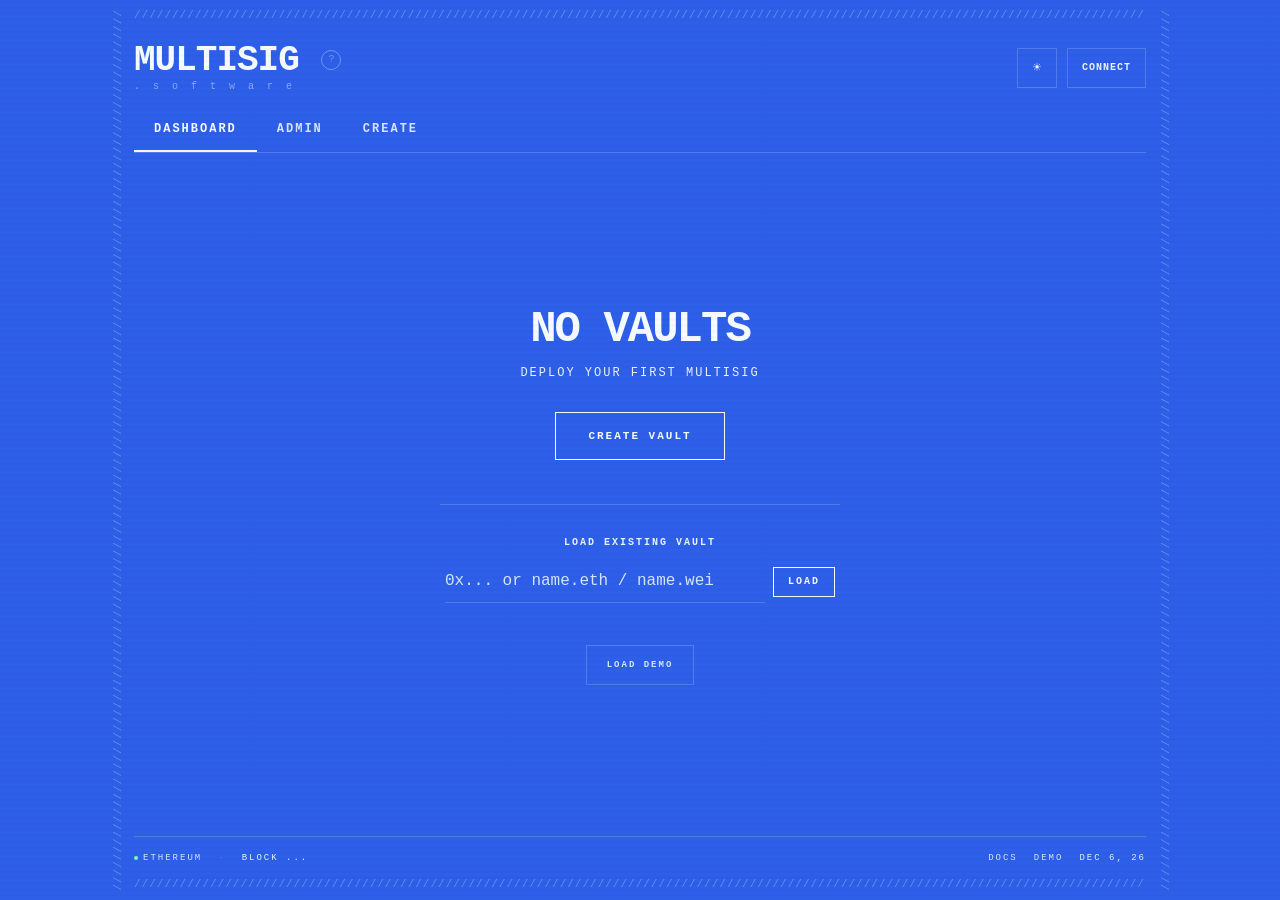
==== commit 0f480e87: "Merge e0b071c1a3224708c9219b91109b0251202f078c into 23293395745c020e8ccc9601e9504fcefec025b6" ====
--- a/dapp/index.html
+++ b/dapp/index.html
@@ -3,53 +3,100 @@
 <head>
 <meta charset="UTF-8">
 <meta name="viewport" content="width=device-width,initial-scale=1">
+<meta http-equiv="Content-Security-Policy" content="default-src 'self'; script-src 'self' 'unsafe-inline'; style-src 'self' 'unsafe-inline' https://fonts.googleapis.com; font-src https://fonts.gstatic.com; connect-src 'self' https://multisig-postgrest.onrender.com https://repo.sourcify.dev https://*.publicnode.com https://1rpc.io https://*.drpc.org https://mainnet.base.org https://sepolia.base.org https://arb1.arbitrum.io https://mainnet.optimism.io https://mainnet.megaeth.com https://rpc-megaeth-mainnet.globalstake.io wss:; img-src 'self' data:; upgrade-insecure-requests">
 <title>multisig</title>
+<link rel="preconnect" href="https://fonts.googleapis.com">
+<link rel="preconnect" href="https://fonts.gstatic.com" crossorigin>
+<link rel="preconnect" href="https://multisig-postgrest.onrender.com" crossorigin>
+<link rel="dns-prefetch" href="https://ethereum.publicnode.com">
+<link rel="preload" href="./ethers.min.js" as="script">
+<link rel="preload" href="./wallet.js" as="script">
 <link href="https://fonts.googleapis.com/css2?family=IBM+Plex+Mono:wght@400;600;700&display=swap" rel="stylesheet">
-<link id="favicon" rel="icon" href="data:image/svg+xml,%3Csvg%20xmlns%3D%22http%3A%2F%2Fwww.w3.org%2F2000%2Fsvg%22%20viewBox%3D%220%200%2064%2064%22%3E%0A%3Crect%20width%3D%2264%22%20height%3D%2264%22%20fill%3D%22%232D5FE8%22%2F%3E%0A%3Cdefs%3E%0A%3Cpath%20id%3D%22pt%22%20d%3D%22M4%2C4%20H60%22%20fill%3D%22none%22%2F%3E%0A%3Cpath%20id%3D%22pr%22%20d%3D%22M60%2C4%20V60%22%20fill%3D%22none%22%2F%3E%0A%3Cpath%20id%3D%22pb%22%20d%3D%22M60%2C60%20H4%22%20fill%3D%22none%22%2F%3E%0A%3Cpath%20id%3D%22pl%22%20d%3D%22M4%2C60%20V4%22%20fill%3D%22none%22%2F%3E%0A%3C%2Fdefs%3E%0A%3Ctext%20font-family%3D%22%27Courier%20New%27%2Cmonospace%22%20font-size%3D%224.2%22%20fill%3D%22%230A0A0A%22%20fill-opacity%3D%220.6%22%20letter-spacing%3D%22-0.3%22%3E%3CtextPath%20href%3D%22%23pt%22%3E%2F%2F%2F%2F%2F%2F%2F%2F%2F%2F%2F%2F%2F%2F%2F%2F%2F%2F%2F%2F%2F%2F%2F%2F%2F%2F%2F%2F%2F%2F%3C%2FtextPath%3E%3C%2Ftext%3E%0A%3Ctext%20font-family%3D%22%27Courier%20New%27%2Cmonospace%22%20font-size%3D%224.2%22%20fill%3D%22%230A0A0A%22%20fill-opacity%3D%220.6%22%20letter-spacing%3D%22-0.3%22%3E%3CtextPath%20href%3D%22%23pr%22%3E%2F%2F%2F%2F%2F%2F%2F%2F%2F%2F%2F%2F%2F%2F%2F%2F%2F%2F%2F%2F%2F%2F%2F%2F%2F%2F%2F%2F%2F%2F%3C%2FtextPath%3E%3C%2Ftext%3E%0A%3Ctext%20font-family%3D%22%27Courier%20New%27%2Cmonospace%22%20font-size%3D%224.2%22%20fill%3D%22%230A0A0A%22%20fill-opacity%3D%220.6%22%20letter-spacing%3D%22-0.3%22%3E%3CtextPath%20href%3D%22%23pb%22%3E%2F%2F%2F%2F%2F%2F%2F%2F%2F%2F%2F%2F%2F%2F%2F%2F%2F%2F%2F%2F%2F%2F%2F%2F%2F%2F%2F%2F%2F%2F%3C%2FtextPath%3E%3C%2Ftext%3E%0A%3Ctext%20font-family%3D%22%27Courier%20New%27%2Cmonospace%22%20font-size%3D%224.2%22%20fill%3D%22%230A0A0A%22%20fill-opacity%3D%220.6%22%20letter-spacing%3D%22-0.3%22%3E%3CtextPath%20href%3D%22%23pl%22%3E%2F%2F%2F%2F%2F%2F%2F%2F%2F%2F%2F%2F%2F%2F%2F%2F%2F%2F%2F%2F%2F%2F%2F%2F%2F%2F%2F%2F%2F%2F%3C%2FtextPath%3E%3C%2Ftext%3E%0A%3Cpath%20d%3D%22M16%2C48%20V16%20H22%20L32%2C32%20L42%2C16%20H48%20V48%20H42%20V26%20L32%2C42%20L22%2C26%20V48%20Z%22%20fill%3D%22%230A0A0A%22%2F%3E%0A%3C%2Fsvg%3E" type="image/svg+xml">
+<link id="favicon" rel="icon" href="data:image/svg+xml,%3Csvg%20xmlns%3D%22http%3A%2F%2Fwww.w3.org%2F2000%2Fsvg%22%20viewBox%3D%220%200%2064%2064%22%3E%0A%3Crect%20width%3D%2264%22%20height%3D%2264%22%20fill%3D%22%232D5FE8%22%2F%3E%0A%3Cdefs%3E%0A%3Cpath%20id%3D%22pt%22%20d%3D%22M4%2C4%20H60%22%20fill%3D%22none%22%2F%3E%0A%3Cpath%20id%3D%22pr%22%20d%3D%22M60%2C4%20V60%22%20fill%3D%22none%22%2F%3E%0A%3Cpath%20id%3D%22pb%22%20d%3D%22M60%2C60%20H4%22%20fill%3D%22none%22%2F%3E%0A%3Cpath%20id%3D%22pl%22%20d%3D%22M4%2C60%20V4%22%20fill%3D%22none%22%2F%3E%0A%3C%2Fdefs%3E%0A%3Ctext%20font-family%3D%22%27Courier%20New%27%2Cmonospace%22%20font-size%3D%224.2%22%20fill%3D%22%23F5FBFF%22%20fill-opacity%3D%220.6%22%20letter-spacing%3D%22-0.3%22%3E%3CtextPath%20href%3D%22%23pt%22%3E%2F%2F%2F%2F%2F%2F%2F%2F%2F%2F%2F%2F%2F%2F%2F%2F%2F%2F%2F%2F%2F%2F%2F%2F%2F%2F%2F%2F%2F%2F%3C%2FtextPath%3E%3C%2Ftext%3E%0A%3Ctext%20font-family%3D%22%27Courier%20New%27%2Cmonospace%22%20font-size%3D%224.2%22%20fill%3D%22%23F5FBFF%22%20fill-opacity%3D%220.6%22%20letter-spacing%3D%22-0.3%22%3E%3CtextPath%20href%3D%22%23pr%22%3E%2F%2F%2F%2F%2F%2F%2F%2F%2F%2F%2F%2F%2F%2F%2F%2F%2F%2F%2F%2F%2F%2F%2F%2F%2F%2F%2F%2F%2F%2F%3C%2FtextPath%3E%3C%2Ftext%3E%0A%3Ctext%20font-family%3D%22%27Courier%20New%27%2Cmonospace%22%20font-size%3D%224.2%22%20fill%3D%22%23F5FBFF%22%20fill-opacity%3D%220.6%22%20letter-spacing%3D%22-0.3%22%3E%3CtextPath%20href%3D%22%23pb%22%3E%2F%2F%2F%2F%2F%2F%2F%2F%2F%2F%2F%2F%2F%2F%2F%2F%2F%2F%2F%2F%2F%2F%2F%2F%2F%2F%2F%2F%2F%2F%3C%2FtextPath%3E%3C%2Ftext%3E%0A%3Ctext%20font-family%3D%22%27Courier%20New%27%2Cmonospace%22%20font-size%3D%224.2%22%20fill%3D%22%23F5FBFF%22%20fill-opacity%3D%220.6%22%20letter-spacing%3D%22-0.3%22%3E%3CtextPath%20href%3D%22%23pl%22%3E%2F%2F%2F%2F%2F%2F%2F%2F%2F%2F%2F%2F%2F%2F%2F%2F%2F%2F%2F%2F%2F%2F%2F%2F%2F%2F%2F%2F%2F%2F%3C%2FtextPath%3E%3C%2Ftext%3E%0A%3Cpath%20d%3D%22M16%2C48%20V16%20H22%20L32%2C32%20L42%2C16%20H48%20V48%20H42%20V26%20L32%2C42%20L22%2C26%20V48%20Z%22%20fill%3D%22%23F5FBFF%22%2F%3E%0A%3C%2Fsvg%3E" type="image/svg+xml">
 <link rel="stylesheet" href="./wallet.css">
 <style>
 *,*::before,*::after{box-sizing:border-box;margin:0;padding:0}
 html{-webkit-text-size-adjust:100%}
+a,button,[role=button],[onclick]{-webkit-tap-highlight-color:transparent;touch-action:manipulation}
+/* Ink ladder. Hue is locked to the brand (blue 265 / teal 215); the contrast
+   target is a hard constraint; chroma is the free variable and is maximised.
+   Figures are APCA Lc against the theme's own --bg, monotone a > m > d > fr > ln.
+   Dark theme runs light-on-blue because #2D5FE8 caps ANY dark ink at Lc 28 —
+   below APCA's Lc 45 floor for text at any size. --on is the ink for text
+   sitting on a light semantic fill (--g/--r/--y), where --bg would be too dim. */
 :root{
-  --a:#0A0A0A;--bg:#2D5FE8;--d:#0A0A0A99;--m:#0A0A0ACC;
-  --ln:#0A0A0A1A;--fr:#0A0A0A38;--g:#7DFFBA;--gc:#000;--r:#FF6B6B;--y:#FFD600;
+  /* Lc:      78.1        —          64.3        73.3   */
+  --a:#F5FBFF;--bg:#2D5FE8;--d:#D6E6FF;--m:#EAF4FF;
+  /* Lc:       9.5         16.2        65.7                45.0        57.3 */
+  --ln:#FFFFFF2E;--fr:#FFFFFF47;--g:#7DFFBA;--gc:#0A0A0A;--r:#FFB1AC;--y:#FFD600;
+  --on:#0A0A0A;
   --f:'IBM Plex Mono','Courier New',monospace;
 }
 .light{
-  --a:#0099B3;--bg:#FDFDFD;--d:#007A8FAA;--m:#006A7DDD;
-  --ln:#0099B31A;--fr:#0099B332;--g:#059669;--gc:#fff;--r:#DC2626;--y:#B45309;
-}
-body{font-family:var(--f);background:var(--bg);color:var(--a);min-height:100vh;padding:10px;position:relative;overflow-x:hidden;transition:background .3s,color .3s}
+  /* Lc:      80.5        —          65.2        73.3   */
+  --a:#00677C;--bg:#FDFDFD;--d:#008CA6;--m:#007990;
+  --ln:#0099B326;--fr:#0099B340;--g:#059669;--gc:#fff;--r:#DC2626;--y:#B45309;
+  --on:#FDFDFD;
+}
+body{font-family:var(--f);background:var(--bg);color:var(--a);min-height:100vh;min-height:100dvh;padding:10px;position:relative;overflow-x:hidden;transition:background .3s,color .3s;display:flex;flex-direction:column}
+#app{flex:1;display:flex;flex-direction:column}
 input,select,button,textarea{font-family:var(--f);font-size:16px;color:var(--a)}
-input:focus,textarea:focus{border-bottom-color:var(--a)!important;outline:none}
+input:focus,textarea:focus,select:focus{border-bottom-color:var(--a)!important;outline:none;box-shadow:inset 0 -1px 0 var(--a);caret-color:var(--a)}
+button:focus-visible,a:focus-visible,[tabindex]:focus-visible{outline:2px solid var(--a);outline-offset:2px}
+button:focus:not(:focus-visible){outline:none}
 button{cursor:pointer}
 button:active{transform:scale(.97)}
 ::placeholder{color:var(--d)}
+::selection{background:var(--a);color:var(--bg)}
+::-moz-selection{background:var(--a);color:var(--bg)}
 ::-webkit-scrollbar{width:3px;height:3px}
 ::-webkit-scrollbar-thumb{background:var(--ln)}
 @keyframes toastIn{from{opacity:0;transform:translateX(-50%) translateY(12px)}to{opacity:1;transform:translateX(-50%) translateY(0)}}
 @keyframes pulse{0%,100%{opacity:1}50%{opacity:.25}}
+@keyframes txLinked{0%,40%{background:color-mix(in srgb,var(--g) 15%,transparent)}100%{background:transparent}}
+.tx-linked{animation:txLinked 2s ease}
+.tx-focus{box-shadow:inset 2px 0 0 var(--a);background:color-mix(in srgb,var(--a) 5%,transparent)}
+.tx-share{display:inline-flex;align-items:center;gap:8px;font-size:8px;font-weight:700;letter-spacing:1px;color:var(--a);border:1px solid var(--a);padding:3px 4px 3px 8px;text-transform:uppercase}
+.tx-share button{background:none;border:none;color:var(--a);cursor:pointer;font-size:11px;line-height:1;padding:0 2px;opacity:.6}
+.tx-share button:hover{opacity:1}
+.reject-link{background:transparent;border:1px solid var(--ln);color:var(--d);font-size:9px;font-weight:700;letter-spacing:2px;padding:6px 12px;cursor:pointer;font-family:var(--f);text-transform:uppercase;transition:border-color .15s,color .15s}
+.reject-link:hover{border-color:var(--r);color:var(--r)}
+.reject-link.armed{border-color:var(--r);color:var(--r);background:color-mix(in srgb,var(--r) 8%,transparent)}
+.sim-btn{background:transparent;border:1px solid var(--ln);color:var(--d);font-size:9px;font-weight:700;letter-spacing:2px;padding:6px 12px;cursor:pointer;font-family:var(--f);text-transform:uppercase;transition:border-color .15s,color .15s}
+.sim-btn:hover{border-color:var(--a);color:var(--a)}
+.copy-btn{opacity:.4;transition:opacity .15s}
+@media(hover:hover){.copy-btn:hover{opacity:1}}
 @media(hover:hover){
   button:hover{opacity:.85}
   .btn:hover{opacity:.9}
   .btn-fill:hover,.btn-green:hover{opacity:.85}
-  .net-row:hover{color:var(--a);background:var(--ln)}
+  .btn-outline:hover{opacity:1;background:var(--a);color:var(--bg)}
+  .btn-danger:hover{opacity:1;background:var(--r);color:var(--on);border-color:var(--r)}
+  .net-row:hover{color:var(--a);background:var(--ln);transform:translateX(3px);box-shadow:inset 2px 0 0 var(--a)}
   .vtab:hover{color:var(--a)}
-  .pill:hover{border-color:var(--a);color:var(--a)}
-  .row:hover{background:var(--ln)}
+  .pill:not(.on):hover{border-color:var(--a);color:var(--a);background:color-mix(in srgb,var(--a) 6%,transparent)}
+  .row:hover{background:var(--ln);box-shadow:inset 2px 0 0 var(--fr)}
   .inp:hover{border-bottom-color:var(--m)}
   .admin-tab:hover,.txb-tab:hover{color:var(--a)}
   .link-btn:hover{opacity:.7}
-  .theme-btn:hover,.wallet-btn:hover{background:var(--ln)}
-  .tx:not(.blocked):hover{background:var(--ln)}
-}
+  .theme-btn:hover,.wallet-btn:hover{background:var(--ln);border-color:var(--fr)}
+  .tx:not(.blocked):hover{background:var(--ln);box-shadow:inset 2px 0 0 var(--a)}
+}
+
+/* reactive affordances — explorer/address links, queue-card press, network-row slide */
+.alink{transition:border-color .15s,color .15s}
+@media(hover:hover){.alink:hover{border-bottom-color:var(--a)!important;color:var(--a)!important}}
+.tx-explorer{display:inline-flex;align-items:center;gap:3px;font-size:9px;font-weight:700;letter-spacing:1px;color:var(--d);text-decoration:none;border-bottom:1px solid transparent;transition:color .15s,border-color .15s;white-space:nowrap}
+@media(hover:hover){.tx-explorer:hover{color:var(--a);border-bottom-color:var(--a)}}
+.tx:not(.blocked):active{background:color-mix(in srgb,var(--a) 9%,transparent)}
+.net-row:active{transform:translateX(1px)}
 
 /* scanline */
 .scan{position:fixed;inset:0;pointer-events:none;z-index:100;background:repeating-linear-gradient(0deg,transparent,transparent 3px,#0A0A0A04 3px,#0A0A0A04 6px)}
 .light .scan{background:repeating-linear-gradient(0deg,transparent,transparent 3px,#0099B302 3px,#0099B302 6px)}
 
 /* frame */
-.frame{position:relative;padding:0 24px;max-width:1060px;margin:0 auto}
+.frame{position:relative;padding:0 24px;max-width:1060px;margin:0 auto;display:flex;flex-direction:column;flex:1}
 .rail{position:absolute;top:0;bottom:0;width:12px;overflow:hidden;writing-mode:vertical-lr;font-size:11px;letter-spacing:1px;color:var(--fr);user-select:none;line-height:12px}
 .rail-l{left:0}.rail-r{right:0}
 .hbar{font-size:11px;letter-spacing:1px;color:var(--fr);user-select:none;overflow:hidden;white-space:nowrap;line-height:1}
@@ -60,7 +107,7 @@
 .sub{font-size:10px;letter-spacing:13px;color:var(--m);margin-top:2px;opacity:.5;user-select:none}
 .info-i{font-size:10px;font-weight:400;width:20px;height:20px;border-radius:50%;border:1px solid var(--a);color:var(--a);display:inline-flex;align-items:center;justify-content:center;letter-spacing:0;opacity:.35;transition:opacity .2s;cursor:pointer;vertical-align:middle;margin-left:2px}
 @media(hover:hover){.info-i:hover{opacity:.8}}
-.info-tip{display:none;position:fixed;top:50%;left:50%;transform:translate(-50%,-50%);width:min(400px,88vw);padding:24px;background:var(--a);color:var(--bg);font-size:13px;line-height:1.9;letter-spacing:.3px;z-index:300;text-transform:none;font-weight:500}
+.info-tip{display:none;position:fixed;top:50%;left:50%;transform:translate(-50%,-50%);width:min(400px,88vw);max-height:85vh;max-height:85dvh;overflow-y:auto;padding:24px;background:var(--a);color:var(--bg);font-size:13px;line-height:1.9;letter-spacing:.3px;z-index:300;text-transform:none;font-weight:500}
 .info-tip.open{display:block}
 .info-tip .x{position:absolute;top:12px;right:12px;background:transparent;border:none;color:var(--bg);font-size:14px;cursor:pointer;opacity:.6;padding:4px 8px}
 .info-backdrop{display:none;position:fixed;inset:0;background:rgba(0,0,0,.4);z-index:299}
@@ -68,16 +115,16 @@
 .addr{font-size:10px;letter-spacing:2px;color:var(--m);margin-top:4px}
 .hdr-r{display:flex;gap:10px;align-items:center}
 .theme-btn{background:transparent;border:1px solid var(--ln);color:var(--a);width:40px;height:40px;font-size:14px;display:flex;align-items:center;justify-content:center;transition:background .15s}
-.wallet-btn{background:transparent;border:1px solid var(--ln);color:var(--m);height:40px;padding:0 14px;font-size:10px;font-weight:600;letter-spacing:1px;display:flex;align-items:center;gap:6px;transition:background .15s}
+.wallet-btn{background:transparent;border:1px solid var(--ln);color:var(--m);height:40px;padding:0 14px;font-size:10px;font-weight:600;letter-spacing:1px;display:flex;align-items:center;gap:6px;transition:background .15s;max-width:200px;overflow:hidden;text-overflow:ellipsis;white-space:nowrap}
 .dot-sm{width:4px;height:4px;border-radius:50%;background:var(--g)}
 
 /* nav */
 .nav{display:flex;border-bottom:1px solid var(--ln)}
-.nav button{padding:14px 20px;font-size:12px;font-weight:700;letter-spacing:2px;background:transparent;border:none;border-bottom:2px solid transparent;color:var(--d);transition:color .15s,border-color .15s}
-.nav button.on{color:var(--a);border-bottom-color:var(--a)}
+.nav button{position:relative;padding:14px 20px;font-size:12px;font-weight:700;letter-spacing:2px;background:transparent;border:none;border-bottom:2px solid transparent;color:var(--d);transition:color .15s}
+.nav button.on{color:var(--a)}
 
 /* content */
-.content{padding:8px 0;min-height:60vh}
+.content{padding:8px 0;min-height:60vh;display:flex;flex-direction:column;flex:1}
 
 /* section divider */
 .sec{display:flex;align-items:center;gap:10px;margin:40px 0 16px;user-select:none}
@@ -85,7 +132,7 @@
 .sec .line{flex:1;height:1px;background:var(--ln)}
 
 /* buttons */
-.btn{font-size:11px;font-weight:700;letter-spacing:2px;height:40px;display:inline-flex;align-items:center;justify-content:center;padding:0 20px;text-transform:uppercase;border:none;transition:opacity .15s,background .15s}
+.btn{font-size:11px;font-weight:700;letter-spacing:2px;height:40px;display:inline-flex;align-items:center;justify-content:center;padding:0 20px;text-transform:uppercase;border:none;transition:opacity .15s,background .15s,color .15s,border-color .15s,transform .1s ease}
 .btn-fill{background:var(--a);color:var(--bg)}
 .btn-green{background:var(--g);color:var(--gc)}
 .btn-outline{background:transparent;color:var(--a);border:1px solid var(--a)}
@@ -95,7 +142,7 @@
 .btn-big{height:48px;font-size:13px;letter-spacing:3px}
 
 /* inputs */
-.inp{width:100%;padding:12px 0;font-size:15px;background:transparent;border:none;border-bottom:1px solid var(--ln);margin-bottom:16px;border-radius:0;-webkit-appearance:none;transition:border-color .15s}
+.inp{width:100%;padding:12px 0;font-size:16px;background:transparent;border:none;border-bottom:1px solid var(--ln);margin-bottom:16px;border-radius:0;-webkit-appearance:none;transition:border-color .15s}
 .lbl{font-size:10px;font-weight:600;letter-spacing:2px;text-transform:uppercase;color:var(--m);margin-bottom:4px;display:block}
 .lbl .dim{opacity:.5}
 textarea.inp{min-height:80px;resize:vertical;border:1px solid var(--ln);padding:12px;font-size:13px;border-bottom:1px solid var(--ln)}
@@ -109,7 +156,7 @@
 .vtabs::-webkit-scrollbar{display:none}
 .vtabs-inner{display:flex;border-bottom:1px solid var(--ln);min-width:max-content}
 .vtab{padding:16px 24px;text-align:left;background:transparent;border:none;border-bottom:2px solid transparent;color:var(--d);position:relative;flex:1 0 140px;transition:color .15s}
-.vtab.on{color:var(--a);border-bottom-color:var(--a)}
+.vtab.on{color:var(--a)}
 .vtab-name{font-size:14px;font-weight:700;display:flex;align-items:center;gap:6px}
 .vtab-dot{width:6px;height:6px;border-radius:50%;flex-shrink:0;animation:pulse 2s infinite}
 .vtab-info{font-size:10px;opacity:.7;margin-top:3px}
@@ -122,10 +169,32 @@
 .holdings{display:flex;gap:20px;margin-top:12px;flex-wrap:wrap;font-size:12px;color:var(--m)}
 .holdings strong{font-weight:700}
 .holdings .usd{font-size:10px;color:var(--d);margin-left:4px}
+
+/* Visual privacy. Contrast cannot hide these — an onlooker sits on the same
+   contrast sensitivity function you do, so any contrast that clears your
+   threshold clears theirs. The gap comes from angular size, so the 9-12px UI is
+   already private (4 arcmin x-height at 1m, under the ~5 arcmin detection
+   floor) while these 13-52px figures are fluently readable at 1m+. Occlusion is
+   the only lever that works on them.
+   Radius: letter identification lives in a ~3 cycles-per-x-height band, i.e. a
+   stroke period of 0.172em. A Gaussian of sigma s attenuates period p by
+   exp(-2(pi*s/p)^2), so 0.08em drops that band below an onlooker's detection
+   threshold at 1m. Doubled to 0.16em for margin on better-than-20/20 eyes. */
+.stat-big,.stat-usd,input.amt-in,.review-amt:not(.ph){filter:blur(.16em);transition:filter .12s ease}
+.stats:hover .stat-big,.stats:hover .stat-usd,
+.stat-big:hover,.stat-usd:hover,.stat-big:focus,.stat-usd:focus,
+input.amt-in:hover,input.amt-in:focus,
+.review-amt:not(.ph):hover,.review-amt:not(.ph):focus{filter:none}
+/* Touch has no hover, so the masked figures carry tabindex=0 and reveal on tap. */
+.stat-big:focus,.stat-usd:focus,.review-amt:focus{outline:none}
+.stat-big:focus-visible,.stat-usd:focus-visible,.review-amt:focus-visible{outline:2px solid var(--a);outline-offset:3px}
+@media(prefers-reduced-motion:reduce){
+  .stat-big,.stat-usd,input.amt-in,.review-amt:not(.ph){transition:none}
+}
 .meta{display:flex;gap:24px;font-size:11px;letter-spacing:2px;color:var(--m);margin-top:12px;flex-wrap:wrap}
 
 /* queue */
-.tx{padding:22px 8px;border-bottom:1px solid var(--ln);transition:opacity .3s,background .15s}
+.tx{padding:18px 8px;border-bottom:1px solid var(--ln);transition:opacity .3s,background .15s}
 .tx.blocked{opacity:.3}
 .tx-top{display:flex;justify-content:space-between;align-items:flex-start;gap:12px;flex-wrap:wrap;margin-bottom:10px}
 .tx-nonce{font-size:10px;font-weight:700;color:var(--d)}
@@ -137,17 +206,29 @@
 .ap-ok{color:var(--g);font-weight:600}
 .ap-no{color:var(--d);font-weight:600}
 .eta{color:var(--d);margin-left:auto;font-size:10px}
+.tx-progress{display:flex;align-items:center;gap:10px;margin:14px 0 12px;font-size:9px;font-weight:700;letter-spacing:2px;color:var(--d)}
+.tx-progress>.plabel{min-width:78px}
+.pbar{height:4px;background:var(--ln);overflow:hidden;flex:1;min-width:70px;max-width:220px}
+.pbar>i{display:block;height:100%;transition:width .4s ease}
 .mob-actions{margin-top:14px}
 
 /* tx builder */
-.txb{padding:24px 8px;border-bottom:1px solid var(--ln)}
+.txb{padding:20px 18px;border:1px solid var(--fr);border-left:2px solid var(--a);background:color-mix(in srgb,var(--a) 4%,transparent);margin:6px 0 28px}
 .txb-tabs{display:flex;gap:20px;margin-bottom:24px;align-items:center}
-.txb-tab{background:transparent;border:none;font-size:11px;font-weight:700;letter-spacing:2px;padding:4px 0;color:var(--d);border-bottom:2px solid transparent;transition:color .15s,border-color .15s}
-.txb-tab.on{color:var(--a);border-bottom-color:var(--a)}
+.txb-tab{position:relative;background:transparent;border:none;font-size:11px;font-weight:700;letter-spacing:2px;padding:4px 0;color:var(--d);border-bottom:2px solid transparent;transition:color .15s}
+.txb-tab.on{color:var(--a)}
 .x-btn{background:transparent;border:none;color:var(--d);font-size:14px;padding:8px;min-width:40px;min-height:40px;display:flex;align-items:center;justify-content:center;margin-left:auto}
 .x-btn.red{color:var(--r)}
 .grid2{display:grid;grid-template-columns:1fr 1fr;gap:32px}
 .grid3{display:grid;grid-template-columns:1fr 1fr 2fr;gap:16px}
+.tok-ico{display:inline-flex;align-items:center;vertical-align:middle;line-height:0}
+.tok-ico svg{width:15px;height:15px;display:block}
+.pill .tok-ico{margin-right:6px}
+.tok-ico.big svg{width:26px;height:26px}
+.tok-ico.sm svg{width:12px;height:12px}
+.ctok-chip{display:inline-flex;align-items:center;gap:5px;font-size:10px;letter-spacing:1px;border:1px solid var(--ln);padding:3px 4px 3px 8px;color:var(--m)}
+.ctok-chip button{background:none;border:none;color:var(--d);cursor:pointer;font-size:11px;line-height:1;padding:0 2px}
+.ctok-chip button:hover{color:var(--r)}
 .token-pills{display:flex;gap:6px;flex-wrap:wrap;margin-bottom:16px}
 .pill{height:34px;padding:0 14px;font-size:10px;font-weight:700;letter-spacing:2px;display:inline-flex;align-items:center;background:transparent;color:var(--d);border:1px solid var(--ln);text-transform:uppercase;transition:border-color .15s,color .15s}
 .pill.on{color:var(--a);border-color:var(--a);background:color-mix(in srgb,var(--a) 10%,transparent)}
@@ -158,6 +239,7 @@
 /* signers */
 .signer-addr{font-size:14px;font-weight:700;word-break:break-all}
 .signer-label{font-size:10px;color:var(--m);letter-spacing:2px;margin-top:2px}
+.signer-name{font-size:11px;font-weight:700;color:var(--a);letter-spacing:1px}
 .signer-you{font-size:9px;font-weight:700;color:var(--a);letter-spacing:2px}
 
 /* footer */
@@ -168,32 +250,48 @@
 .docs-link:hover{color:var(--a)}
 
 /* toast */
-.toast{position:fixed;bottom:28px;left:50%;transform:translateX(-50%);background:var(--a);color:var(--bg);padding:12px 24px;font-size:11px;font-weight:700;letter-spacing:2px;z-index:999;animation:toastIn .2s ease;text-align:center}
+.toast{position:fixed;bottom:28px;left:50%;transform:translateX(-50%);background:var(--a);color:var(--bg);padding:12px 24px;padding-bottom:max(12px,env(safe-area-inset-bottom));font-size:11px;font-weight:700;letter-spacing:2px;z-index:999;animation:toastIn .2s ease;text-align:center}
 
 /* empty */
-.empty{text-align:center;padding:120px 0}
+.empty{text-align:center;padding:40px 0;margin:auto 0}
 .empty-title{font-size:44px;font-weight:700;letter-spacing:-2px}
 .empty-sub{font-size:12px;color:var(--m);letter-spacing:2px;margin:12px 0 32px}
 
 /* network selector */
-.net-row{padding:12px 8px;font-size:12px;font-weight:700;letter-spacing:2px;border-bottom:1px solid var(--ln);color:var(--d);cursor:pointer;display:flex;align-items:center;gap:8px;transition:background .15s,color .15s}
+.net-row{padding:12px 8px;font-size:12px;font-weight:700;letter-spacing:2px;border-bottom:1px solid var(--ln);color:var(--d);cursor:pointer;display:flex;align-items:center;gap:8px;transition:background .15s,color .15s,transform .15s,box-shadow .15s}
 .net-row.on{color:var(--a);border-bottom:none}
 .net-id{font-size:9px;opacity:.4}
 .net-test{font-size:8px;opacity:.5}
+.net-panel{border-left:2px solid var(--a);background:color-mix(in srgb,var(--a) 4%,transparent);padding:2px 16px}
+.net-panel .net-row:last-child,.net-panel .net-tokens:last-child{border-bottom:none}
 .net-tokens{padding:8px 0 12px 16px;border-bottom:1px solid var(--ln);font-size:10px;color:var(--d);display:flex;gap:10px;flex-wrap:wrap}
 .net-tokens span{font-weight:600}
 
 /* admin */
 .admin-note{font-size:10px;color:var(--d);letter-spacing:2px;margin:12px 0 20px}
 .admin-tabs{display:flex;gap:24px;margin-bottom:32px}
-.admin-tab{background:transparent;border:none;font-size:12px;font-weight:700;letter-spacing:2px;color:var(--d);padding:4px 0;border-bottom:2px solid transparent;transition:color .15s,border-color .15s}
-.admin-tab.on{color:var(--a);border-bottom-color:var(--a)}
+.admin-tab{position:relative;background:transparent;border:none;font-size:12px;font-weight:700;letter-spacing:2px;color:var(--d);padding:4px 0;border-bottom:2px solid transparent;transition:color .15s}
+.admin-tab.on{color:var(--a)}
+/* animated tab indicators — the active bar slides in and previews faintly on hover */
+.nav button::after,.vtab::after,.txb-tab::after,.admin-tab::after{content:"";position:absolute;left:0;right:0;bottom:-2px;height:2px;background:var(--a);transform:scaleX(0);transform-origin:center;transition:transform .22s cubic-bezier(.4,0,.2,1);pointer-events:none}
+.nav button.on::after,.vtab.on::after,.txb-tab.on::after,.admin-tab.on::after{transform:scaleX(1)}
+@media(hover:hover){
+  .nav button:not(.on):hover::after,.vtab:not(.on):hover::after,.txb-tab:not(.on):hover::after,.admin-tab:not(.on):hover::after{transform:scaleX(1);background:var(--fr)}
+}
 .policy-big{font-size:44px;font-weight:700;letter-spacing:-2px}
 .policy-of{font-size:18px;font-weight:700;color:var(--m)}
 .changed-tag{font-size:10px;color:var(--y);letter-spacing:2px}
-.thresh-btns{display:flex;gap:6px;margin-bottom:16px}
-.thresh-btn{flex:1;padding:0 4px}
-.preview-text{font-size:12px;line-height:2;color:var(--m);padding:16px 0;white-space:pre}
+.policy-warn{font-size:10px;letter-spacing:1px;line-height:1.6;color:var(--y);border-left:2px solid var(--y);background:color-mix(in srgb,var(--y) 6%,transparent);padding:10px 14px;margin-bottom:20px}
+.thresh-btns{display:flex;gap:6px;margin-bottom:16px;flex-wrap:wrap}
+.thresh-btn{flex:0 0 auto;min-width:60px;padding:0 10px}
+.btn-disabled{border:1px solid var(--fr)!important;color:var(--d)!important;background:transparent!important;cursor:not-allowed}
+.owner-row{display:grid;grid-template-columns:22px minmax(0,1fr) 120px 40px;grid-template-areas:"num addr label del";gap:12px;align-items:center;margin-bottom:2px}
+.owner-row .o-num{grid-area:num;font-size:10px;font-weight:700}
+.owner-row .o-addr{grid-area:addr;margin:0}
+.owner-row .o-label{grid-area:label;margin:0;font-size:11px;letter-spacing:1px}
+.owner-row .o-del{grid-area:del;margin:0}
+.owner-note{font-size:9px;letter-spacing:1px;margin:2px 0 10px 30px}
+.preview-text{font-size:12px;line-height:2;color:var(--m);padding:16px 18px;white-space:pre;border-left:2px solid var(--a);background:color-mix(in srgb,var(--a) 4%,transparent);overflow-x:auto}
 
 /* mobile */
 @media(max-width:900px){
@@ -203,6 +301,9 @@
 }
 @media(max-width:640px){
   body{padding:6px}
+  /* Force all form controls to >=16px so iOS Safari doesn't auto-zoom on focus.
+     Every .inp is full-width at this breakpoint, so the larger size never overflows. */
+  .inp{font-size:16px!important}
   .frame{padding:0 6px}
   .rail{display:none}
   .hbar{font-size:10px}
@@ -230,6 +331,7 @@
   .row{padding:14px 6px}
   .sep{margin:24px 0}
   .grid2,.grid3{grid-template-columns:1fr;gap:0}
+  .txb{padding:16px 12px}
   .txb-tabs{gap:12px}
   .txb{padding:20px 6px}
   .token-pills{margin-bottom:12px}
@@ -240,7 +342,9 @@
   .btn-big{height:52px}
   .thresh-btns{gap:4px}
   .thresh-btn{min-height:44px}
-  .toast{bottom:20px;max-width:88vw}
+  .owner-row{grid-template-columns:22px 1fr 40px;grid-template-areas:"num addr del" ". label label";row-gap:6px}
+  .owner-row .o-label{grid-column:label}
+  .toast{bottom:max(20px,env(safe-area-inset-bottom));max-width:88vw}
   .footer{font-size:8px;letter-spacing:1px}
   .footer-l,.footer-r{gap:8px}
   .empty{padding:60px 0}
@@ -264,15 +368,146 @@
   .nav button{font-size:10px;padding:12px 0}
 }
 /* loading overlay */
-.loading-overlay{position:fixed;inset:0;z-index:500;display:flex;align-items:center;justify-content:center;flex-direction:column;gap:20px;transition:opacity .3s}
+.loading-overlay{position:fixed;inset:0;z-index:500;display:flex;align-items:center;justify-content:center;flex-direction:column;gap:18px;transition:opacity .35s ease}
 .loading-overlay.dark-bg{background:#2D5FE8}
 .loading-overlay.light-bg{background:#FDFDFD}
-.loading-overlay .loading-svg{width:80px;height:80px}
-.loading-overlay .loading-text{font-family:var(--f,'IBM Plex Mono',monospace);font-size:9px;font-weight:700;letter-spacing:4px;animation:pulse 2s infinite}
-.loading-overlay.dark-bg .loading-text{color:#0A0A0A99}
+/* mark: settle-in on appear, then a slow breathing scale (GPU transform only) */
+.loading-overlay .loading-svg{width:96px;height:96px;will-change:transform;transform:translateZ(0);animation:markIn .55s cubic-bezier(.2,.85,.25,1) both,markBreath 3.2s ease-in-out .55s infinite}
+@keyframes markIn{from{opacity:0;transform:scale(.82)}to{opacity:1;transform:scale(1)}}
+@keyframes markBreath{0%,100%{transform:scale(1)}50%{transform:scale(1.045)}}
+.loading-overlay .loading-text{font-family:var(--f,'IBM Plex Mono',monospace);font-size:9px;font-weight:700;letter-spacing:4px;animation:pulse 2s ease-in-out infinite}
+.loading-overlay.dark-bg .loading-text{color:#F5FBFFCC}
 .loading-overlay.light-bg .loading-text{color:#0099B3AA}
+/* scanning progress bar — echoes the queue .pbar motion so it reads as one system */
+.loading-overlay::after{content:"";width:132px;max-width:44vw;height:2px;opacity:.55;background-size:200% 100%;background-repeat:no-repeat;animation:loadSweep 1.4s cubic-bezier(.65,0,.35,1) infinite}
+.loading-overlay.dark-bg::after{background-image:linear-gradient(90deg,transparent,#0A0A0A,transparent)}
+.loading-overlay.light-bg::after{background-image:linear-gradient(90deg,transparent,#0099B3,transparent)}
+@keyframes loadSweep{0%{background-position:200% 0}100%{background-position:-200% 0}}
 .loading-overlay.fade-out{opacity:0;pointer-events:none}
-@media(max-width:640px){.loading-overlay .loading-svg{width:56px;height:56px}.loading-overlay .loading-text{font-size:8px;letter-spacing:3px}}
+/* exit: mark shrinks slightly as the splash fades */
+.loading-overlay.fade-out .loading-svg{animation:none;transform:scale(.92);opacity:0;transition:transform .35s ease,opacity .35s ease}
+.loading-overlay.fade-out::after{opacity:0}
+@media(max-width:640px){.loading-overlay{gap:16px}.loading-overlay .loading-svg{width:68px;height:68px}.loading-overlay .loading-text{font-size:8px;letter-spacing:3px}.loading-overlay::after{width:104px}}
+@media(prefers-reduced-motion:reduce){.loading-overlay::after{display:none}}
+@media(prefers-reduced-motion:reduce){*,*::before,*::after{animation-duration:.001ms!important;animation-iteration-count:1!important;transition-duration:.001ms!important}}
+
+/* ── SEND FLOW ─────────────────────────────────────────────────────
+   Two-track builder: the form fields run down the left, a live review
+   card (what will actually be proposed) sits on the right and carries
+   the terminal actions, so the eye never leaves the summary it signs. */
+.send-grid{display:grid;grid-template-columns:minmax(0,1fr) 300px;gap:36px;align-items:start}
+.fset{margin-bottom:26px}
+.fset:last-child{margin-bottom:0}
+.fhead{display:flex;justify-content:space-between;align-items:baseline;gap:10px;flex-wrap:wrap;margin-bottom:8px}
+.fhead .lbl{margin-bottom:0}
+.fhint{font-size:9px;letter-spacing:1px;color:var(--d)}
+.fhint b{color:var(--m);font-weight:700}
+
+/* amount — the headline figure of the proposal, sized like one */
+.amt{display:flex;align-items:center;gap:12px;border-bottom:1px solid var(--ln);transition:border-color .15s,box-shadow .15s}
+.amt:focus-within{border-bottom-color:var(--a);box-shadow:inset 0 -1px 0 var(--a)}
+input.amt-in{flex:1;min-width:0;width:100%;padding:8px 0;font-size:32px;font-weight:700;letter-spacing:-1.5px;background:transparent;border:none;border-radius:0;-webkit-appearance:none}
+input.amt-in:focus{outline:none;box-shadow:none!important;border-bottom-color:transparent!important}
+.amt-tok{display:inline-flex;align-items:center;gap:7px;font-size:13px;font-weight:700;letter-spacing:2px;color:var(--m);flex-shrink:0;padding-left:14px;border-left:1px solid var(--ln);align-self:stretch;padding-top:14px;padding-bottom:14px}
+.amt-foot{display:flex;align-items:center;gap:12px;flex-wrap:wrap;margin-top:9px;min-height:24px}
+.amt-usd{font-size:11px;letter-spacing:1px;color:var(--d);word-break:break-all}
+.amt-warn{font-size:10px;letter-spacing:1px;color:var(--r);flex-basis:100%}
+.qbtns{display:flex;gap:5px;margin-left:auto;flex-shrink:0}
+.qbtn{height:24px;padding:0 9px;font-size:9px;font-weight:700;letter-spacing:1.5px;background:transparent;border:1px solid var(--ln);color:var(--d);font-family:var(--f);transition:color .15s,border-color .15s}
+@media(hover:hover){.qbtn:hover{color:var(--a);border-color:var(--a)}}
+
+/* segmented control — mutually-exclusive modes read better than loose pills */
+.seg{display:inline-flex;border:1px solid var(--ln);padding:3px;gap:3px;max-width:100%}
+.seg button{height:32px;padding:0 20px;font-size:10px;font-weight:700;letter-spacing:2px;background:transparent;border:none;color:var(--d);white-space:nowrap;transition:background .18s,color .18s}
+.seg button.on{background:var(--a);color:var(--bg)}
+@media(hover:hover){.seg button:not(.on):hover{color:var(--a);background:color-mix(in srgb,var(--a) 8%,transparent)}}
+
+/* SLOW delay picker */
+.slow-box{margin-top:14px;padding:14px;border:1px solid var(--ln);border-left:2px solid var(--a);background:color-mix(in srgb,var(--a) 4%,transparent)}
+.slow-note{font-size:10px;letter-spacing:1px;line-height:1.7;color:var(--d)}
+.slow-note b{color:var(--m);font-weight:700}
+.slow-custom{display:flex;align-items:center;gap:10px;margin-top:12px}
+.slow-custom-l{font-size:9px;font-weight:700;letter-spacing:2px;color:var(--d);flex-shrink:0}
+.slow-custom .inp{margin:0;font-size:13px;padding:6px 0;min-width:0}
+.slow-unit{font-size:10px;font-weight:700;letter-spacing:1.5px;color:var(--m);background:transparent;border:1px solid var(--ln);padding:7px 26px 7px 10px;border-radius:0;-webkit-appearance:none;appearance:none;flex-shrink:0;
+  background-image:linear-gradient(45deg,transparent 50%,currentColor 50%),linear-gradient(135deg,currentColor 50%,transparent 50%);
+  background-position:calc(100% - 14px) calc(50% + 1px),calc(100% - 10px) calc(50% + 1px);background-size:4px 4px,4px 4px;background-repeat:no-repeat}
+.slow-unit:focus{border-color:var(--a);outline:none}
+.slow-unit option{background:var(--bg);color:var(--a)}
+
+/* review card */
+.review{border:1px solid var(--fr);border-top:2px solid var(--a);background:color-mix(in srgb,var(--a) 4%,transparent);padding:16px 16px 18px}
+.review-h{display:flex;justify-content:space-between;align-items:center;font-size:9px;font-weight:700;letter-spacing:3px;color:var(--d);margin-bottom:14px}
+.review-tag{border:1px solid var(--ln);padding:2px 6px;font-size:8px;letter-spacing:2px}
+.review-amt{display:flex;align-items:center;gap:9px;font-size:26px;font-weight:700;letter-spacing:-1px;line-height:1.15;word-break:break-all}
+.review-amt.ph{color:var(--fr)}
+.review-usd{font-size:11px;letter-spacing:1px;color:var(--d);margin-top:4px}
+.review-arrow{font-size:9px;letter-spacing:2px;color:var(--d);margin:14px 0 5px}
+.review-to{font-size:12px;font-weight:700;word-break:break-all;line-height:1.5}
+.review-to.ph{color:var(--fr);font-weight:400}
+.review-rows{margin-top:16px}
+.rrow{display:flex;justify-content:space-between;align-items:baseline;gap:10px;font-size:10px;letter-spacing:1px;padding:8px 0;border-top:1px solid var(--ln);color:var(--d)}
+.rrow b{color:var(--m);font-weight:700;text-align:right;word-break:break-word}
+.rrow b.hi{color:var(--a)}
+.review-warn{font-size:10px;letter-spacing:1px;line-height:1.6;color:var(--y);border-left:2px solid var(--y);background:color-mix(in srgb,var(--y) 7%,transparent);padding:8px 10px;margin-top:14px}
+.review-miss{font-size:9px;letter-spacing:1.5px;color:var(--d);text-align:center;margin-top:9px;line-height:1.5}
+.btn-pending{opacity:.4}
+
+/* ── SIMULATION ────────────────────────────────────────────────────
+   A dry-run is the last thing between a signer and an irreversible
+   proposal, so it gets a real panel: verdict, asset ledger, gas. */
+.sim-idle{display:flex;align-items:center;gap:12px;flex-wrap:wrap;margin-top:18px;padding:11px 13px;border:1px dashed var(--fr)}
+.sim-idle .t{font-size:9px;letter-spacing:1.5px;color:var(--d);line-height:1.6}
+.sim{margin-top:16px;border:1px solid var(--ln);border-left:2px solid var(--fr);background:color-mix(in srgb,var(--a) 3%,transparent)}
+.sim.run{border-left-color:var(--a)}
+.sim.pass{border-left-color:var(--g)}
+.sim.revert{border-left-color:var(--r)}
+.sim-h{display:flex;align-items:center;gap:9px;flex-wrap:wrap;padding:11px 14px;font-size:10px;font-weight:700;letter-spacing:2px;color:var(--m)}
+.sim.run .sim-h{color:var(--a)}
+.sim.pass .sim-h{color:var(--g)}
+.sim.revert .sim-h{color:var(--r)}
+.sim-h .mark{font-size:12px;line-height:1}
+.sim-tags{margin-left:auto;display:flex;gap:6px;align-items:center;flex-wrap:wrap}
+.sim-tag{font-size:8px;font-weight:700;letter-spacing:2px;color:var(--d);border:1px solid var(--ln);padding:2px 6px}
+.sim-x{background:transparent;border:none;color:var(--d);font-size:11px;line-height:1;padding:2px 4px;font-family:var(--f)}
+@media(hover:hover){.sim-x:hover{color:var(--a)}}
+.sim-b{padding:0 14px 13px}
+.sim-sub{font-size:9px;letter-spacing:1.5px;color:var(--d);line-height:1.7}
+.sim-scan{height:2px;background-image:linear-gradient(90deg,transparent,var(--a),transparent);background-size:200% 100%;background-repeat:no-repeat;animation:loadSweep 1.3s cubic-bezier(.65,0,.35,1) infinite;opacity:.55;margin-bottom:10px}
+.sim-led{border-top:1px solid var(--ln);margin-top:2px}
+.sim-row{display:flex;align-items:center;gap:9px;padding:9px 0;border-bottom:1px solid var(--ln);font-size:13px;font-weight:700}
+.sim-row:last-child{border-bottom:none}
+.sim-row .dir{font-size:9px;font-weight:700;letter-spacing:2px;width:46px;flex-shrink:0}
+.sim-row .val{margin-left:auto;text-align:right;word-break:break-all}
+.sim-out{color:var(--r)}
+.sim-in{color:var(--g)}
+.sim-foot{display:flex;justify-content:space-between;align-items:baseline;gap:10px;flex-wrap:wrap;font-size:10px;letter-spacing:1px;color:var(--d);padding-top:10px;border-top:1px solid var(--ln)}
+.sim-reason{font-size:11px;line-height:1.6;color:var(--r);word-break:break-all;padding:10px 12px;background:color-mix(in srgb,var(--r) 14%,transparent);border-left:2px solid var(--r)}
+
+/* ── QUEUE CARDS ───────────────────────────────────────────────── */
+.tx-kind{font-size:8px;font-weight:700;letter-spacing:2px;border:1px solid var(--ln);color:var(--d);padding:2px 6px;white-space:nowrap}
+.tx-kind.slow{color:var(--a);border-color:var(--fr)}
+.tx-status{border:1px solid currentColor;padding:4px 9px;white-space:nowrap}
+.approvals{gap:6px}
+.ap-ok,.ap-no{display:inline-flex;align-items:center;gap:5px;padding:3px 8px;border:1px solid var(--ln);letter-spacing:1px}
+.ap-ok{color:var(--g);border-color:color-mix(in srgb,var(--g) 40%,transparent);background:color-mix(in srgb,var(--g) 8%,transparent)}
+
+@media(max-width:900px){
+  .send-grid{grid-template-columns:minmax(0,1fr) 264px;gap:26px}
+}
+@media(max-width:760px){
+  .send-grid{grid-template-columns:1fr;gap:24px}
+  .review{margin-top:2px}
+}
+@media(max-width:640px){
+  input.amt-in{font-size:26px}
+  .amt-tok{font-size:12px;padding-left:10px}
+  .seg{width:100%}
+  .seg button{flex:1;padding:0 8px;height:38px}
+  .qbtn{height:30px;padding:0 11px}
+  .review-amt{font-size:22px}
+  .sim-row{font-size:12px}
+}
 </style>
 </head>
 <body>
@@ -283,9 +518,11 @@
   var d=!localStorage.getItem('ms_light');
   var el=document.getElementById('loading');
   el.className='loading-overlay '+(d?'dark-bg':'light-bg');
-  el.innerHTML=d
-    ?'<svg class="loading-svg" xmlns="http://www.w3.org/2000/svg" viewBox="0 0 64 64"><rect width="64" height="64" fill="#2D5FE8"/><defs><path id="l0t" d="M4,4 H60" fill="none"/><path id="l0r" d="M60,4 V60" fill="none"/><path id="l0b" d="M60,60 H4" fill="none"/><path id="l0l" d="M4,60 V4" fill="none"/></defs><text font-family="\'Courier New\',monospace" font-size="4.2" fill="#0A0A0A" fill-opacity="0.6" letter-spacing="-0.3"><textPath href="#l0t"><animate attributeName="startOffset" from="0%" to="100%" dur="3s" repeatCount="indefinite"/>////////////////////////////////////////////////////////////</textPath></text><text font-family="\'Courier New\',monospace" font-size="4.2" fill="#0A0A0A" fill-opacity="0.6" letter-spacing="-0.3"><textPath href="#l0r"><animate attributeName="startOffset" from="0%" to="100%" dur="3s" repeatCount="indefinite"/>////////////////////////////////////////////////////////////</textPath></text><text font-family="\'Courier New\',monospace" font-size="4.2" fill="#0A0A0A" fill-opacity="0.6" letter-spacing="-0.3"><textPath href="#l0b"><animate attributeName="startOffset" from="0%" to="100%" dur="3s" repeatCount="indefinite"/>////////////////////////////////////////////////////////////</textPath></text><text font-family="\'Courier New\',monospace" font-size="4.2" fill="#0A0A0A" fill-opacity="0.6" letter-spacing="-0.3"><textPath href="#l0l"><animate attributeName="startOffset" from="0%" to="100%" dur="3s" repeatCount="indefinite"/>////////////////////////////////////////////////////////////</textPath></text><path d="M16,48 V16 H22 L32,32 L42,16 H48 V48 H42 V26 L32,42 L22,26 V48 Z" fill="#0A0A0A"/></svg><div class="loading-text">LOADING</div>'
+  var svg=d
+    ?'<svg class="loading-svg" xmlns="http://www.w3.org/2000/svg" viewBox="0 0 64 64"><rect width="64" height="64" fill="#2D5FE8"/><defs><path id="l0t" d="M4,4 H60" fill="none"/><path id="l0r" d="M60,4 V60" fill="none"/><path id="l0b" d="M60,60 H4" fill="none"/><path id="l0l" d="M4,60 V4" fill="none"/></defs><text font-family="\'Courier New\',monospace" font-size="4.2" fill="#F5FBFF" fill-opacity="0.6" letter-spacing="-0.3"><textPath href="#l0t"><animate attributeName="startOffset" from="0%" to="100%" dur="3s" repeatCount="indefinite"/>////////////////////////////////////////////////////////////</textPath></text><text font-family="\'Courier New\',monospace" font-size="4.2" fill="#F5FBFF" fill-opacity="0.6" letter-spacing="-0.3"><textPath href="#l0r"><animate attributeName="startOffset" from="0%" to="100%" dur="3s" repeatCount="indefinite"/>////////////////////////////////////////////////////////////</textPath></text><text font-family="\'Courier New\',monospace" font-size="4.2" fill="#F5FBFF" fill-opacity="0.6" letter-spacing="-0.3"><textPath href="#l0b"><animate attributeName="startOffset" from="0%" to="100%" dur="3s" repeatCount="indefinite"/>////////////////////////////////////////////////////////////</textPath></text><text font-family="\'Courier New\',monospace" font-size="4.2" fill="#F5FBFF" fill-opacity="0.6" letter-spacing="-0.3"><textPath href="#l0l"><animate attributeName="startOffset" from="0%" to="100%" dur="3s" repeatCount="indefinite"/>////////////////////////////////////////////////////////////</textPath></text><path d="M16,48 V16 H22 L32,32 L42,16 H48 V48 H42 V26 L32,42 L22,26 V48 Z" fill="#F5FBFF"/></svg><div class="loading-text">LOADING</div>'
     :'<svg class="loading-svg" xmlns="http://www.w3.org/2000/svg" viewBox="0 0 64 64"><rect width="64" height="64" fill="#FDFDFD"/><defs><path id="l1t" d="M4,4 H60" fill="none"/><path id="l1r" d="M60,4 V60" fill="none"/><path id="l1b" d="M60,60 H4" fill="none"/><path id="l1l" d="M4,60 V4" fill="none"/></defs><text font-family="\'Courier New\',monospace" font-size="4.2" fill="#0099B3" fill-opacity="0.6" letter-spacing="-0.3"><textPath href="#l1t"><animate attributeName="startOffset" from="0%" to="100%" dur="3s" repeatCount="indefinite"/>////////////////////////////////////////////////////////////</textPath></text><text font-family="\'Courier New\',monospace" font-size="4.2" fill="#0099B3" fill-opacity="0.6" letter-spacing="-0.3"><textPath href="#l1r"><animate attributeName="startOffset" from="0%" to="100%" dur="3s" repeatCount="indefinite"/>////////////////////////////////////////////////////////////</textPath></text><text font-family="\'Courier New\',monospace" font-size="4.2" fill="#0099B3" fill-opacity="0.6" letter-spacing="-0.3"><textPath href="#l1b"><animate attributeName="startOffset" from="0%" to="100%" dur="3s" repeatCount="indefinite"/>////////////////////////////////////////////////////////////</textPath></text><text font-family="\'Courier New\',monospace" font-size="4.2" fill="#0099B3" fill-opacity="0.6" letter-spacing="-0.3"><textPath href="#l1l"><animate attributeName="startOffset" from="0%" to="100%" dur="3s" repeatCount="indefinite"/>////////////////////////////////////////////////////////////</textPath></text><path d="M16,48 V16 H22 L32,32 L42,16 H48 V48 H42 V26 L32,42 L22,26 V48 Z" fill="#0099B3"/></svg><div class="loading-text">LOADING</div>';
+  if(matchMedia('(prefers-reduced-motion: reduce)').matches) svg=svg.replace(/<animate\b[^>]*>/g,'');
+  el.innerHTML=svg;
 })();
 </script>
 <div id="app"></div>
@@ -294,9 +531,7 @@
 <div id="toast-el" class="toast" style="display:none"></div>
 
 <script src="./ethers.min.js"></script>
-<script src="./walletconnect.min.js"></script>
 <script src="./wallet.js"></script>
-<script src="./supabase.min.js"></script>
 <script>
 'use strict';
 
@@ -308,17 +543,23 @@
   10:       { name:'OP Mainnet', rpcs:['https://optimism.publicnode.com','https://1rpc.io/op','https://optimism.drpc.org'],       explorer:'https://optimistic.etherscan.io', hex:'0xa' },
   11155111: { name:'Sepolia',      rpcs:['https://ethereum-sepolia.publicnode.com','https://1rpc.io/sepolia','https://sepolia.drpc.org'], explorer:'https://sepolia.etherscan.io',   hex:'0xaa36a7' },
   84532:    { name:'Base Sepolia', rpcs:['https://base-sepolia.publicnode.com','https://sepolia.base.org'],                           explorer:'https://sepolia.basescan.org',   hex:'0x14a34' },
+  4326:     { name:'MegaETH',     rpcs:['https://mainnet.megaeth.com/rpc','https://rpc-megaeth-mainnet.globalstake.io','https://megaeth.drpc.org'], explorer:'https://mega.etherscan.io',      hex:'0x10e6' },
 };
 
 const _providerCache = {};
 function makeProvider(id) {
-  if(_providerCache[id]) return _providerCache[id];
+  if (_providerCache[id]) return _providerCache[id];
   const c = CHAINS[id];
   const p = c.rpcs.length === 1
-    ? new ethers.JsonRpcProvider(c.rpcs[0], id, {staticNetwork:true})
-    : new ethers.FallbackProvider(c.rpcs.map((url, i) =>
-        ({ provider: new ethers.JsonRpcProvider(url, id, {staticNetwork:true}), priority: i + 1, stallTimeout: 2000 })
-      ), id);
+    ? new ethers.JsonRpcProvider(c.rpcs[0], id, { staticNetwork: true })
+    : new ethers.FallbackProvider(
+        c.rpcs.map((url, i) => ({
+          provider: new ethers.JsonRpcProvider(url, id, { staticNetwork: true }),
+          priority: i + 1, stallTimeout: 2000
+        })),
+        id,
+        { quorum: 1 }
+      );
   _providerCache[id] = p;
   return p;
 }
@@ -333,6 +574,7 @@
   10:       { chainId:'0xa',   chainName:'OP Mainnet',   rpcUrls:['https://mainnet.optimism.io'],             blockExplorerUrls:['https://optimistic.etherscan.io'], nativeCurrency:{name:'ETH',symbol:'ETH',decimals:18} },
   84532:    { chainId:'0x14a34', chainName:'Base Sepolia',   rpcUrls:['https://sepolia.base.org'],                blockExplorerUrls:['https://sepolia.basescan.org'],  nativeCurrency:{name:'ETH',symbol:'ETH',decimals:18} },
   11155111: { chainId:'0xaa36a7',chainName:'Sepolia',        rpcUrls:['https://ethereum-sepolia.publicnode.com'], blockExplorerUrls:['https://sepolia.etherscan.io'],  nativeCurrency:{name:'ETH',symbol:'ETH',decimals:18} },
+  4326:     { chainId:'0x10e6',  chainName:'MegaETH',       rpcUrls:['https://mainnet.megaeth.com/rpc'],                 blockExplorerUrls:['https://mega.etherscan.io'],    nativeCurrency:{name:'ETH',symbol:'ETH',decimals:18} },
 };
 
 // ── ABIs ──────────────────────────────────────────────────────────
@@ -382,8 +624,197 @@
   'function balanceOf(address) view returns (uint256)',
   'function decimals() view returns (uint8)',
   'function symbol() view returns (string)',
+  'function allowance(address owner, address spender) view returns (uint256)',
+  'function approve(address spender, uint256 amount) returns (bool)',
 ];
 const erc20Iface = new ethers.Interface(ERC20_ABI);
+
+// ── SLOW: time-delayed transfer protocol (Ethereum mainnet only) ──
+// https://etherscan.io/address/0x000000000000888741b254d37e1b27128afeaabc
+// A deposit locks funds in an ERC-1155 wrapper minted to the recipient; the
+// recipient can only unlock/claim once `delay` seconds have elapsed, and the
+// depositor (the vault) can `reverse` any time before the timer expires. ETH is
+// the zero-address sentinel with amount carried in msg.value; ERC20 requires a
+// prior approve of `amount` to the SLOW contract (batched atomically below).
+const SLOW_ADDRESS = '0x000000000000888741b254d37e1b27128afeaabc';
+const SLOW_ABI = [
+  'function depositTo(address token, address to, uint256 amount, uint96 delay, bytes data) payable returns (uint256)',
+  'function reverse(uint256 transferId)',
+  'function withdrawFrom(address from, address to, uint256 id, uint256 amount)',
+  'function canReverseTransfer(uint256 transferId) view returns (bool, bytes4)',
+  'function getOutboundTransfers(address user) view returns (uint256[])',
+  'function pendingTransfers(uint256) view returns (uint96 timestamp, address from, address to, uint256 id, uint256 amount)',
+];
+const slowIface = new ethers.Interface(SLOW_ABI);
+const SLOW_CHAIN_ID = 1;
+const SLOW_PRESETS = [
+  { s: 3600,    l: '1H'  }, { s: 21600,  l: '6H'  }, { s: 86400,   l: '1D'  },
+  { s: 259200,  l: '3D'  }, { s: 604800, l: '7D'  }, { s: 2592000, l: '30D' },
+];
+function slowAvailable(){ return !S.demoMode && S.chainId === SLOW_CHAIN_ID; }
+function fmtDelay(sec){
+  sec = Number(sec) || 0;
+  if(sec >= 86400 && sec % 86400 === 0){ const d = sec / 86400; return d + ' DAY'  + (d > 1 ? 'S' : ''); }
+  if(sec >= 3600  && sec % 3600  === 0){ const h = sec / 3600;  return h + ' HOUR' + (h > 1 ? 'S' : ''); }
+  const m = Math.max(1, Math.round(sec / 60)); return m + ' MIN' + (m > 1 ? 'S' : '');
+}
+// Abstracts SLOW calldata construction for an outbound transfer. Returns the
+// same {target,value,data,desc} shape a plain transfer produces, so callers stay
+// agnostic to the delivery mode. For ERC20 it reads the vault's live allowance
+// and, only when short, prepends an approve as a multisig `batch` so the approve
+// and deposit settle atomically in one proposal.
+async function buildSlowOutbound({ tokenInfo, toAddr, amountRaw, delaySec, vaultAddr }){
+  const delay  = BigInt(delaySec);
+  const dLabel = fmtDelay(delaySec);
+  if(tokenInfo.address === ethers.ZeroAddress){
+    // ETH: token=address(0), amount=0 (SLOW overwrites it with msg.value).
+    const data = slowIface.encodeFunctionData('depositTo', [ethers.ZeroAddress, toAddr, 0n, delay, '0x']);
+    return { target: SLOW_ADDRESS, value: amountRaw.toString(), data,
+      desc: `SLOW ${dLabel} · ETH → ${toAddr.slice(0,8)}...` };
+  }
+  const token = tokenInfo.address;
+  const depositData = slowIface.encodeFunctionData('depositTo', [token, toAddr, amountRaw, delay, '0x']);
+  let allowance = 0n;
+  try {
+    const erc = new ethers.Contract(token, ERC20_ABI, provider);
+    allowance = BigInt(await erc.allowance(vaultAddr, SLOW_ADDRESS));
+  } catch(_){}
+  if(allowance >= amountRaw){
+    // Allowance already covers it — single call to SLOW. (SLOW pulls exactly
+    // `amount`, so a standing allowance to it is normally 0 and this is the
+    // rare path; when set, deposit consumes it fully.)
+    return { target: SLOW_ADDRESS, value: '0', data: depositData,
+      desc: `SLOW ${dLabel} · ${tokenInfo.symbol} → ${toAddr.slice(0,8)}...` };
+  }
+  // Insufficient allowance: approve(exact) + deposit, atomic via multisig batch.
+  const approveData = erc20Iface.encodeFunctionData('approve', [SLOW_ADDRESS, amountRaw]);
+  const batchData = msIface.encodeFunctionData('batch', [[token, SLOW_ADDRESS], [0n, 0n], [approveData, depositData]]);
+  return { target: vaultAddr, value: '0', data: batchData, batched: true,
+    desc: `SLOW ${dLabel} · APPROVE + ${tokenInfo.symbol} → ${toAddr.slice(0,8)}...` };
+}
+
+// Human "2D 5H" / "3H 12M" remaining-time label.
+function fmtRemaining(sec){
+  sec = Math.max(0, Math.floor(sec));
+  if(sec <= 0) return 'EXPIRED';
+  const d = Math.floor(sec / 86400), h = Math.floor((sec % 86400) / 3600), m = Math.floor((sec % 3600) / 60);
+  if(d > 0) return `${d}D ${h}H`;
+  if(h > 0) return `${h}H ${m}M`;
+  if(m > 0) return `${m}M`;
+  return `${sec}S`;
+}
+// Raw base-unit amount -> trimmed decimal string.
+function fmtAmount(raw, decimals){
+  try {
+    let s = ethers.formatUnits(raw, decimals);
+    if(s.includes('.')) s = s.replace(/0+$/, '').replace(/\.$/, '');
+    return s;
+  } catch(_){ return String(raw); }
+}
+// Resolve a SLOW-encoded token to {symbol,decimals}: ETH sentinel, then the
+// mainnet built-in list, then an on-chain lookup as a last resort.
+async function _slowTokenMeta(token){
+  if(token === ethers.ZeroAddress) return { symbol: 'ETH', decimals: 18 };
+  const known = (PROD_TOKENS[SLOW_CHAIN_ID] || []).find(t => t.address.toLowerCase() === token.toLowerCase());
+  if(known) return { symbol: known.symbol, decimals: known.decimals };
+  try { const m = await fetchTokenMeta(token); return { symbol: m.symbol, decimals: m.decimals }; }
+  catch(_){ return { symbol: token.slice(0,6) + '…' + token.slice(-4), decimals: 18 }; }
+}
+// Read the vault's outstanding outbound SLOW transfers straight from the
+// protocol's own enumeration (getOutboundTransfers -> pendingTransfers). Cleared
+// entries return a zeroed struct (timestamp==0) and are filtered out. One
+// multicall batches every pendingTransfers read; token metadata is resolved once
+// per distinct asset. Returns [] off-mainnet or on any read failure.
+async function loadSlowOutbound(vaultAddr){
+  if(S.chainId !== SLOW_CHAIN_ID || !vaultAddr) return [];
+  try {
+    const slow = new ethers.Contract(SLOW_ADDRESS, SLOW_ABI, provider);
+    const ids = await slow.getOutboundTransfers(vaultAddr);
+    if(!ids || !ids.length) return [];
+    const calls = ids.map(id => ({ target: SLOW_ADDRESS, allowFailure: true, callData: slowIface.encodeFunctionData('pendingTransfers', [id]) }));
+    const res = await getMC3().aggregate3(calls);
+    const rows = [];
+    res.forEach((r, i) => {
+      if(!r?.success) return;
+      let d; try { d = slowIface.decodeFunctionResult('pendingTransfers', r.returnData); } catch(_){ return; }
+      const timestamp = Number(d.timestamp);
+      if(!timestamp) return; // reversed / claimed / never existed
+      const idBig = BigInt(d.id);
+      const token = ethers.getAddress('0x' + (idBig & ((1n << 160n) - 1n)).toString(16).padStart(40, '0'));
+      const delay = Number(idBig >> 160n);
+      rows.push({ transferId: ids[i].toString(), rawId: idBig.toString(), to: d.to,
+        token, delay, timestamp, unlockAt: timestamp + delay, amount: d.amount.toString() });
+    });
+    const metas = {};
+    await Promise.all([...new Set(rows.map(r => r.token))].map(async t => { metas[t] = await _slowTokenMeta(t); }));
+    rows.forEach(r => { const m = metas[r.token] || { symbol: '?', decimals: 18 }; r.symbol = m.symbol; r.decimals = m.decimals; });
+    rows.sort((a, b) => a.unlockAt - b.unlockAt); // soonest to unlock (least reverse-time) first
+    return rows;
+  } catch(e){ console.error('loadSlowOutbound:', e); return []; }
+}
+// Panel listing outstanding outbound SLOW transfers with a REVERSE action.
+function renderSlowOutbound(v, mob){
+  if(S.demoMode || S.chainId !== SLOW_CHAIN_ID) return '';
+  const rows = v.slowOut || [];
+  if(!rows.length) return '';
+  const now = NOW();
+  const items = rows.map(r => {
+    const remaining = r.unlockAt - now;
+    const reversible = remaining > 0;
+    // A reverse proposal that must clear a timelock may miss the reverse window.
+    const tight = reversible && v.delay > 0 && !v.fastPath && remaining < v.delay;
+    const amtStr = fmtAmount(r.amount, r.decimals);
+    const toShort = r.to.slice(0,6) + '…' + r.to.slice(-4);
+    const timeLabel = reversible
+      ? `<span class="slow-eta" data-slow-unlock="${r.unlockAt}" style="color:var(--a)">UNLOCKS IN ${fmtRemaining(remaining)}</span>${tight?`<span style="color:var(--y);margin-left:8px" title="This vault's timelock (${fmtD(v.delay)}) is longer than the time left to reverse — a reverse proposal may expire before it can execute. Use the fast path if all owners sign.">&#9888; MAY MISS WINDOW</span>`:''}`
+      : `<span style="color:var(--d)">UNLOCKED · NO LONGER REVERSIBLE</span>`;
+    const btn = reversible
+      ? `<button class="btn btn-outline btn-sm" onclick="proposeSlowReverse(${S.sel},'${r.transferId}')" title="Propose to cancel this SLOW transfer and return the funds to the vault (reverse + withdraw, atomic)">REVERSE</button>`
+      : '';
+    return `<div style="display:flex;align-items:center;gap:12px;flex-wrap:wrap;padding:10px 0;border-bottom:1px solid var(--ln)">
+      <span style="display:inline-flex;align-items:center;gap:6px;font-weight:600">${tokIcon(r.symbol,'sm')} ${esc(amtStr)} ${esc(r.symbol)}</span>
+      <span style="color:var(--d);font-size:11px">&rarr; ${esc(toShort)}${copyBtn(r.to)}</span>
+      <span style="font-size:10px;letter-spacing:1px;margin-left:auto">${timeLabel}</span>
+      ${btn}
+    </div>`;
+  }).join('');
+  return `<div class="sec" style="margin-top:24px"><span>SLOW · OUTBOUND</span><span class="line"></span></div>
+    <div style="font-size:10px;color:var(--d);letter-spacing:1px;line-height:1.5;margin:-4px 0 8px">TIME-LOCKED TRANSFERS THIS VAULT HAS SENT. REVERSE CANCELS ONE AND RETURNS THE FUNDS TO THE VAULT BEFORE ITS TIMER EXPIRES &mdash; PROPOSED &amp; APPROVED (${v.threshold}/${v.ownerCount}) LIKE ANY OUTBOUND TX.</div>
+    ${items}`;
+}
+// Atomic cancel: reverse(transferId) + withdrawFrom(vault, vault, id, amount),
+// batched so the pending SLOW transfer is undone and the underlying asset is
+// returned to the vault in a single proposal. Reverse only works before expiry.
+async function prodReverseSlow(vi, transferId){
+  const w = requireSigner(); if(!w) return;
+  const { signer, addr: connectedAddress } = w;
+  const v = S.vaults[vi]; if(!v) return;
+  if(S.chainId !== SLOW_CHAIN_ID){ flash('SLOW IS MAINNET-ONLY'); return; }
+  const entry = (v.slowOut || []).find(t => t.transferId === transferId);
+  if(!entry){ flash('TRANSFER NOT FOUND — REFRESH'); return; }
+  if(entry.unlockAt <= NOW()){ flash('TIMELOCK EXPIRED — CAN NO LONGER REVERSE'); return; }
+  try {
+    const reverseData  = slowIface.encodeFunctionData('reverse', [transferId]);
+    const withdrawData = slowIface.encodeFunctionData('withdrawFrom', [v.address, v.address, entry.rawId, entry.amount]);
+    const batchData = msIface.encodeFunctionData('batch', [[SLOW_ADDRESS, SLOW_ADDRESS], [0n, 0n], [reverseData, withdrawData]]);
+    const target = v.address, value = '0';
+
+    const domain = { ...EIP712_DOMAIN, chainId: S.chainId, verifyingContract: v.address };
+    const nonce = nextNonce(v);
+    const msg = { target, value: 0n, data: batchData, nonce };
+    const sig = await signer.signTypedData(domain, EIP712_TYPES, msg);
+    const txHash = ethers.TypedDataEncoder.hash(domain, EIP712_TYPES, msg);
+    const desc = `REVERSE SLOW · ${fmtAmount(entry.amount, entry.decimals)} ${entry.symbol} ↩ VAULT`;
+
+    if(v.dbId){
+      const txId = await dbProposeTx(v.dbId, nonce, target, value, batchData, txHash, v.threshold, connectedAddress, desc);
+      if(txId) await dbAddSig(txId, connectedAddress, sig);
+    }
+    flash(`REVERSE TX #${nonce} CREATED`);
+    await reloadQueue(vi);
+  } catch(e){ console.error(e); flash(e.shortMessage || e.message || 'FAILED'); }
+}
+function proposeSlowReverse(vi, transferId){ guardSubmit(prodReverseSlow)(vi, transferId); }
 
 const CHAINLINK_ABI = ['function latestAnswer() view returns (int256)'];
 const clIface = new ethers.Interface(CHAINLINK_ABI);
@@ -396,8 +827,9 @@
 const ETH_ICON = `<svg width="14" height="14" viewBox="0 0 32 32" xmlns="http://www.w3.org/2000/svg"><polygon fill="#80D8FF" points="7.62,18.83 16.01,30.5 16.01,24.1"/><polygon fill="#42A5F5" points="16.01,30.5 24.38,18.78 16.01,24.1"/><polygon fill="#FFF176" points="16.01,1.5 7.62,16.23 16.01,12.3"/><polygon fill="#FF8A80" points="24.38,16.18 16.01,1.5 16.01,12.3"/><polygon fill="#C1AEE1" points="16.01,21.5 24.38,16.18 16.01,12.3"/><polygon fill="#55FB9B" points="16.01,12.3 7.62,16.23 16.01,21.5"/></svg>`;
 const USDC_ICON = `<svg width="14" height="14" viewBox="0 0 32 32" xmlns="http://www.w3.org/2000/svg"><circle fill="#2775CA" cx="16" cy="16" r="16"/><g fill="#FFF"><path d="M20.022 18.124c0-2.124-1.28-2.852-3.84-3.156-1.828-.243-2.193-.728-2.193-1.578 0-.85.61-1.396 1.828-1.396 1.097 0 1.707.364 2.011 1.275a.458.458 0 00.427.303h.975a.416.416 0 00.427-.425v-.06a3.04 3.04 0 00-2.743-2.489V9.142c0-.243-.183-.425-.487-.486h-.915c-.243 0-.426.182-.487.486v1.396c-1.829.242-2.986 1.456-2.986 2.974 0 2.002 1.218 2.791 3.778 3.095 1.707.303 2.255.668 2.255 1.639 0 .97-.853 1.638-2.011 1.638-1.585 0-2.133-.667-2.316-1.578-.06-.242-.244-.364-.427-.364h-1.036a.416.416 0 00-.426.425v.06c.243 1.518 1.219 2.61 3.23 2.914v1.457c0 .242.183.425.487.485h.915c.243 0 .426-.182.487-.485V21.34c1.829-.303 3.047-1.578 3.047-3.217z"/><path d="M12.892 24.497c-4.754-1.7-7.192-6.98-5.424-11.653.914-2.55 2.925-4.491 5.424-5.402.244-.121.365-.303.365-.607v-.85c0-.242-.121-.424-.365-.485-.061 0-.183 0-.244.06a10.895 10.895 0 00-7.13 13.717c1.096 3.4 3.717 6.01 7.13 7.102.244.121.488 0 .548-.243.061-.06.061-.122.061-.243v-.85c0-.182-.182-.424-.365-.546zm6.46-18.936c-.244-.122-.488 0-.548.242-.061.061-.061.122-.061.243v.85c0 .243.182.485.365.607 4.754 1.7 7.192 6.98 5.424 11.653-.914 2.55-2.925 4.491-5.424 5.402-.244.121-.365.303-.365.607v.85c0 .242.121.424.365.485.061 0 .183 0 .244-.06a10.895 10.895 0 007.13-13.717c-1.096-3.46-3.778-6.07-7.13-7.162z"/></g></svg>`;
 const USDT_ICON = `<svg width="14" height="14" viewBox="0 0 32 32" xmlns="http://www.w3.org/2000/svg"><circle cx="16" cy="16" r="16" fill="#26A17B"/><path fill="#FFF" d="M17.922 17.383v-.002c-.11.008-.677.042-1.942.042-1.01 0-1.721-.03-1.971-.042v.003c-3.888-.171-6.79-.848-6.79-1.658 0-.809 2.902-1.486 6.79-1.66v2.644c.254.018.982.061 1.988.061 1.207 0 1.812-.05 1.925-.06v-2.643c3.88.173 6.775.85 6.775 1.658 0 .81-2.895 1.485-6.775 1.657m0-3.59v-2.366h5.414V7.819H8.595v3.608h5.414v2.365c-4.4.202-7.709 1.074-7.709 2.118 0 1.044 3.309 1.915 7.709 2.118v7.582h3.913v-7.584c4.393-.202 7.694-1.073 7.694-2.116 0-1.043-3.301-1.914-7.694-2.117"/></svg>`;
-const DAI_ICON = `<svg width="14" height="14" viewBox="0 0 32 32" xmlns="http://www.w3.org/2000/svg"><circle fill="#F4B731" cx="16" cy="16" r="16"/><path fill="#FFF" d="M9.277 8h6.552c3.985 0 7.006 2.116 8.13 5.194H26v1.861h-1.611c.031.294.047.594.047.898v.046c0 .342-.02.68-.06 1.01H26v1.86h-2.08C22.767 21.905 19.77 24 15.83 24H9.277v-5.131H7v-1.86h2.277v-1.954H7v-1.86h2.277V8zm1.831 10.869v3.462h4.72c2.914 0 5.078-1.387 6.085-3.462H11.108zm11.366-1.86H11.108v-1.954h11.37c.041.307.063.622.063.944v.045c0 .329-.023.65-.067.964zM15.83 9.665c2.926 0 5.097 1.424 6.098 3.528h-10.82V9.666h4.72z"/></svg>`;
+const DAI_ICON = `<svg width="14" height="14" viewBox="0 0 32 32" xmlns="http://www.w3.org/2000/svg"><circle fill="#F4B731" cx="16" cy="16" r="16"/><path fill="#FFF" fill-rule="evenodd" d="M9.277 8h6.552c3.985 0 7.006 2.116 8.13 5.194H26v1.861h-1.611c.031.294.047.594.047.898v.046c0 .342-.02.68-.06 1.01H26v1.86h-2.08C22.767 21.905 19.77 24 15.83 24H9.277v-5.131H7v-1.86h2.277v-1.954H7v-1.86h2.277V8zm1.831 10.869v3.462h4.72c2.914 0 5.078-1.387 6.085-3.462H11.108zm11.366-1.86H11.108v-1.954h11.37c.041.307.063.622.063.944v.045c0 .329-.023.65-.067.964zM15.83 9.665c2.926 0 5.097 1.424 6.098 3.528h-10.82V9.666h4.72z"/></svg>`;
 const WBTC_ICON = `<svg width="14" height="14" viewBox="0 0 32 32" xmlns="http://www.w3.org/2000/svg"><circle cx="16" cy="16" r="16" fill="#F7931A"/><path fill="#FFF" d="M23.189 14.02c.314-2.096-1.283-3.223-3.465-3.975l.708-2.84-1.728-.43-.69 2.765c-.454-.114-.92-.22-1.385-.326l.695-2.783L15.596 6l-.708 2.839c-.376-.086-.746-.17-1.104-.26l.002-.009-2.384-.595-.46 1.846s1.283.294 1.256.312c.7.175.826.638.805 1.006l-.806 3.235c.048.012.11.03.18.057l-.183-.045-1.13 4.532c-.086.212-.303.531-.793.41.018.025-1.256-.313-1.256-.313l-.858 1.978 2.25.561c.418.105.828.215 1.231.318l-.715 2.872 1.727.43.708-2.84c.472.127.93.245 1.378.357l-.706 2.828 1.728.43.715-2.866c2.948.558 5.164.333 6.097-2.333.752-2.146-.037-3.385-1.588-4.192 1.13-.26 1.98-1.003 2.207-2.538zm-3.95 5.538c-.533 2.147-4.148.986-5.32.695l.95-3.805c1.172.293 4.929.872 4.37 3.11zm.535-5.569c-.487 1.953-3.495.96-4.47.717l.86-3.45c.975.243 4.118.696 3.61 2.733z"/></svg>`;
+const CBBTC_ICON = `<svg width="14" height="14" viewBox="0 0 32 32" xmlns="http://www.w3.org/2000/svg"><circle cx="16" cy="16" r="16" fill="#0052FF"/><path fill="#FFF" d="M23.189 14.02c.314-2.096-1.283-3.223-3.465-3.975l.708-2.84-1.728-.43-.69 2.765c-.454-.114-.92-.22-1.385-.326l.695-2.783L15.596 6l-.708 2.839c-.376-.086-.746-.17-1.104-.26l.002-.009-2.384-.595-.46 1.846s1.283.294 1.256.312c.7.175.826.638.805 1.006l-.806 3.235c.048.012.11.03.18.057l-.183-.045-1.13 4.532c-.086.212-.303.531-.793.41.018.025-1.256-.313-1.256-.313l-.858 1.978 2.25.561c.418.105.828.215 1.231.318l-.715 2.872 1.727.43.708-2.84c.472.127.93.245 1.378.357l-.706 2.828 1.728.43.715-2.866c2.948.558 5.164.333 6.097-2.333.752-2.146-.037-3.385-1.588-4.192 1.13-.26 1.98-1.003 2.207-2.538zm-3.95 5.538c-.533 2.147-4.148.986-5.32.695l.95-3.805c1.172.293 4.929.872 4.37 3.11zm.535-5.569c-.487 1.953-3.495.96-4.47.717l.86-3.45c.975.243 4.118.696 3.61 2.733z"/></svg>`;
 const WSTETH_ICON = `<svg width="14" height="14" viewBox="0 0 32 32" xmlns="http://www.w3.org/2000/svg"><g fill="none"><circle fill="#00A3FF" cx="16" cy="16" r="16"/><path d="M9.437 14.864l-.181.275c-2.048 3.097-1.603 7.253 1.034 9.824 1.561 1.521 3.622 2.353 5.683 2.353 0 0 0 0-6.536-12.452z" fill="#FFF"/><path opacity=".6" d="M15.997 18.611l-6.56-3.747c6.56 12.452 6.56 12.452 6.56 12.452 0-2.683 0-5.623 0-8.705z" fill="#FFF"/><path opacity=".6" d="M22.563 14.864l.181.275c2.048 3.097 1.603 7.253-1.034 9.824-1.561 1.521-3.622 2.353-5.683 2.353 0 0 0 0 6.536-12.452z" fill="#FFF"/><path opacity=".2" d="M16.003 18.611l6.56-3.747c-6.56 12.452-6.56 12.452-6.56 12.452 0-2.683 0-5.623 0-8.705z" fill="#FFF"/><path opacity=".2" d="M16.004 10.239v6.459l5.654-3.23-5.654-3.229z" fill="#FFF"/><path opacity=".6" d="M16.005 10.239l-5.655 3.229 5.655 3.23v-6.46z" fill="#FFF"/><path d="M16.005 4.805l-5.655 8.668 5.655-3.233V4.805z" fill="#FFF"/><path opacity=".6" d="M16.004 10.238l5.658 3.23-5.658-8.674v5.444z" fill="#FFF"/></g></svg>`;
 
 const ETH_ONLY = [{ symbol:'ETH', address:ethers.ZeroAddress, decimals:18, icon:ETH_ICON }];
@@ -416,8 +848,13 @@
     { symbol:'USDC',   address:'0x833589fCD6eDb6E08f4c7C32D4f71b54bdA02913',   decimals:6,  icon:USDC_ICON },
     { symbol:'USDT',   address:'0xfde4C96c8593536E31F229EA8f37b2ADa2699bb2',   decimals:6,  icon:USDT_ICON },
     { symbol:'DAI',    address:'0x50c5725949A6F0c72E6C4a641F24049A917DB0Cb',   decimals:18, icon:DAI_ICON },
-    { symbol:'cbBTC',  address:'0xcbB7C0000aB88B473b1f5aFd9ef808440eed33Bf',   decimals:8,  icon:WBTC_ICON },
+    { symbol:'cbBTC',  address:'0xcbB7C0000aB88B473b1f5aFd9ef808440eed33Bf',   decimals:8,  icon:CBBTC_ICON },
     { symbol:'wstETH', address:'0xc1CBa3fCea344f92D9239c08C0568f6F2F0ee452',   decimals:18, icon:WSTETH_ICON },
+  ],
+  4326: [
+    { symbol:'ETH',    address:ethers.ZeroAddress,                              decimals:18, icon:ETH_ICON },
+    { symbol:'USDT0',  address:'0xb8ce59FC3717adA4C02eaDF9682a9E934F625EBb',   decimals:6,  icon:USDT_ICON },
+    { symbol:'wstETH', address:'0x601Ac63637933d88285a025C685Ac4E9a92a98DA',   decimals:18, icon:WSTETH_ICON },
   ],
   42161: [
     { symbol:'ETH',    address:ethers.ZeroAddress,                              decimals:18, icon:ETH_ICON },
@@ -437,6 +874,79 @@
   ],
 };
 
+// Symbol → icon SVG (built from PROD_TOKENS) so token pills and balances can
+// actually show logos — the icons were defined but never rendered.
+const SYMBOL_ICONS = {};
+Object.values(PROD_TOKENS).forEach(list => list.forEach(t => { if(t.icon && !SYMBOL_ICONS[t.symbol]) SYMBOL_ICONS[t.symbol] = t.icon; }));
+// Placeholder logo for a token with no built-in icon: neutral circle + ticker.
+function placeholderIcon(sym){
+  const t = (sym || '?').replace(/[^A-Za-z0-9]/g,'').slice(0,3).toUpperCase() || '?';
+  const fs = t.length >= 3 ? 9 : t.length === 2 ? 12 : 15;
+  return `<svg width="14" height="14" viewBox="0 0 32 32" xmlns="http://www.w3.org/2000/svg"><circle cx="16" cy="16" r="16" fill="#5B7CFF"/><text x="16" y="17" fill="#fff" font-family="'Courier New',monospace" font-weight="700" font-size="${fs}" text-anchor="middle" dominant-baseline="middle">${esc(t)}</text></svg>`;
+}
+function iconForSym(sym){ return SYMBOL_ICONS[sym] || placeholderIcon(sym); }
+function tokIcon(sym, cls){ if(!sym) return ''; return `<span class="tok-ico${cls?' '+cls:''}">${iconForSym(sym)}</span>`; }
+
+// ── CUSTOM TOKENS ─────────────────────────────────────────────────
+// Users can add any ERC-20 by address; we fetch symbol()/decimals() and
+// persist it per vault (localStorage) so it's selectable for sends and shows
+// up in the treasury holdings. Symbol is a display ticker; decimals drive the
+// real amount math — never assume 18.
+function _ctokKey(chainId, addr){ return `ms_ctok:${chainId}:${(addr||'').toLowerCase()}`; }
+function customTokensFor(chainId, addr){
+  if(!addr) return [];
+  try { const v = JSON.parse(localStorage.getItem(_ctokKey(chainId, addr)) || '[]'); return Array.isArray(v) ? v : []; } catch(_) { return []; }
+}
+function saveCustomToken(chainId, addr, tok){
+  const list = customTokensFor(chainId, addr);
+  if(list.some(t => t.address.toLowerCase() === tok.address.toLowerCase())) return;
+  list.push({ address: tok.address, symbol: tok.symbol, decimals: tok.decimals });
+  try { localStorage.setItem(_ctokKey(chainId, addr), JSON.stringify(list)); } catch(_){}
+}
+function removeCustomToken(chainId, addr, tokenAddr){
+  const list = customTokensFor(chainId, addr).filter(t => t.address.toLowerCase() !== tokenAddr.toLowerCase());
+  try { localStorage.setItem(_ctokKey(chainId, addr), JSON.stringify(list)); } catch(_){}
+}
+// Decode an ERC-20 symbol() result: string first, then bytes32 (old tokens
+// like MKR return a fixed bytes32 instead of a string).
+function _decodeSymbol(returnData){
+  if(!returnData || returnData === '0x') return null;
+  try { const s = erc20Iface.decodeFunctionResult('symbol', returnData)[0]; if(s && String(s).trim()) return String(s).trim(); } catch(_){}
+  try { const s = ethers.decodeBytes32String(returnData); if(s && s.trim()) return s.trim(); } catch(_){}
+  return null;
+}
+// Fetch {address, symbol, decimals} for an ERC-20; throws if it isn't one.
+async function fetchTokenMeta(address){
+  const addr = ethers.getAddress(address);
+  const res = await getMC3().aggregate3([
+    { target: addr, allowFailure: true, callData: erc20Iface.encodeFunctionData('symbol') },
+    { target: addr, allowFailure: true, callData: erc20Iface.encodeFunctionData('decimals') },
+  ]);
+  let symbol = null, decimals = null;
+  if(res[0]?.success) symbol = _decodeSymbol(res[0].returnData);
+  if(res[1]?.success){ try { decimals = Number(erc20Iface.decodeFunctionResult('decimals', res[1].returnData)[0]); } catch(_){} }
+  if(decimals == null || isNaN(decimals) || decimals < 0 || decimals > 36) throw new Error('NOT AN ERC-20 TOKEN');
+  return { address: addr, symbol: (symbol && String(symbol).trim()) || (addr.slice(0,6)+'…'+addr.slice(-4)), decimals };
+}
+// Effective token list for a vault: built-ins + its saved custom tokens.
+function vaultTokens(v){
+  const base = PROD_TOKENS[S.chainId] || ETH_ONLY;
+  if(S.demoMode || !v || !v.address) return base;
+  const seen = new Set(base.map(t => t.address.toLowerCase()));
+  const custom = customTokensFor(S.chainId, v.address)
+    .filter(t => !seen.has(t.address.toLowerCase()))
+    .map(t => ({ symbol: t.symbol, address: t.address, decimals: t.decimals, icon: iconForSym(t.symbol), custom: true }));
+  return [...base, ...custom];
+}
+// The currently-selected transfer token, resolved to {symbol,address,decimals}.
+function curTok(v){
+  if(!S.demoMode){
+    const t = vaultTokens(v).find(t => t.symbol === S.txToken);
+    if(t) return t;
+  }
+  return { symbol: S.txToken, address: S.txToken === 'ETH' ? ethers.ZeroAddress : '', decimals: DECIMALS[S.txToken] || 18, icon: iconForSym(S.txToken) };
+}
+
 const CHAINLINK_FEEDS = {
   1: {
     'ETH':    '0x5f4eC3Df9cbd43714FE2740f5E3616155c5b8419',
@@ -457,18 +967,102 @@
 };
 
 // Demo token lists for display in create form
-const DEMO_TOKENS = {ETHEREUM:["ETH","USDC","USDT","DAI","WBTC","wstETH"],BASE:["ETH","USDC","USDT","DAI","cbBTC","wstETH"],ARBITRUM:["ETH","USDC","USDT","DAI","WBTC","wstETH"],"OP MAINNET":["ETH","USDC","USDT","DAI","WBTC","wstETH"],SEPOLIA:["ETH"],"BASE SEPOLIA":["ETH"]};
-
-// ── SUPABASE ──────────────────────────────────────────────────────
-const SB_KEY = 'sb_publishable_HCQ27VwozIa8TaSY4h91YA__Pn1N4Id';
-const sb = supabase.createClient('https://aihmwudzejkjsbgfawms.supabase.co', SB_KEY);
+const DEMO_TOKENS = {ETHEREUM:["ETH","USDC","USDT","DAI","WBTC","wstETH"],BASE:["ETH","USDC","USDT","DAI","cbBTC","wstETH"],MEGAETH:["ETH","USDT0","wstETH"],ARBITRUM:["ETH","USDC","USDT","DAI","WBTC","wstETH"],"OP MAINNET":["ETH","USDC","USDT","DAI","WBTC","wstETH"],SEPOLIA:["ETH"],"BASE SEPOLIA":["ETH"]};
+
+// ── DATABASE (self-hosted PostgREST) ──────────────────────────────
+// Minimal PostgREST client — a small fluent query builder covering just
+// what this app uses (.from/.select/.eq/.in/.order/.limit/.maybeSingle
+// and .rpc), so the db* helpers below stay compact.
+// Every request runs as the `anon` role: no Authorization header is
+// sent (matches roles.sql). Reads are RLS-gated SELECTs; writes go
+// through the SECURITY DEFINER functions via .rpc().
+const PGRST_URL = 'https://multisig-postgrest.onrender.com'; // ← set to your Render PostgREST URL
+
+// Resilient fetch: per-attempt timeout + bounded retry with exponential
+// backoff + jitter. Render's PostgREST can cold-start or return transient
+// 5xx/429; the DB is the ONLY store for off-chain proposals & signatures,
+// so a single dropped write loses coordination state. Retrying network
+// errors and transient statuses turns those blips into non-events.
+// Only idempotent-or-self-healing operations flow through here: reads,
+// upserts (register/propose/add_signature), and nonce marks that are
+// reconciled to on-chain state by dbSyncWalletState on the next reload.
+const PG_TIMEOUT_MS = 12000;     // per-attempt; first cold start can be slow
+const PG_MAX_ATTEMPTS = 4;       // 1 try + 3 retries
+const PG_RETRY_STATUS = new Set([408, 425, 429, 500, 502, 503, 504]);
+const pgSleep = ms => new Promise(r => setTimeout(r, ms));
+
+async function pgFetch(path, init) {
+  let lastErr = null;
+  for(let attempt = 0; attempt < PG_MAX_ATTEMPTS; attempt++) {
+    if(attempt > 0) {
+      // 300ms, 900ms, 2700ms (±30% jitter)
+      const base = 300 * Math.pow(3, attempt - 1);
+      await pgSleep(base * (0.7 + Math.random() * 0.6));
+    }
+    const ctrl = new AbortController();
+    const timer = setTimeout(() => ctrl.abort(), PG_TIMEOUT_MS);
+    try {
+      const res = await fetch(`${PGRST_URL}/${path}`, { ...init, signal: ctrl.signal });
+      clearTimeout(timer);
+      if(!res.ok && PG_RETRY_STATUS.has(res.status) && attempt < PG_MAX_ATTEMPTS - 1) {
+        lastErr = { status: res.status, message: `HTTP ${res.status}` };
+        continue; // transient — retry
+      }
+      return res; // success or non-retryable error (4xx) — hand back to caller
+    } catch(e) {
+      clearTimeout(timer);
+      // Network failure / timeout (AbortError) — retryable
+      lastErr = { message: e.name === 'AbortError' ? `timeout after ${PG_TIMEOUT_MS}ms` : String(e) };
+    }
+  }
+  throw Object.assign(new Error(lastErr?.message || 'request failed'), { pgError: lastErr });
+}
+
+class PgQuery {
+  constructor(table) { this._table = table; this._params = new URLSearchParams(); this._single = false; }
+  select(cols) { this._params.set('select', cols || '*'); return this; }
+  eq(col, val) { this._params.append(col, `eq.${val}`); return this; }
+  in(col, arr) { this._params.append(col, `in.(${arr.join(',')})`); return this; }
+  order(col, opts) { this._params.append('order', `${col}.${opts && opts.ascending === false ? 'desc' : 'asc'}`); return this; }
+  limit(n) { this._params.set('limit', String(n)); return this; }
+  maybeSingle() { this._single = true; return this; }
+  async _run() {
+    try {
+      const res = await pgFetch(`${this._table}?${this._params}`, { headers: { 'Accept': 'application/json' } });
+      if(!res.ok) return { data: null, error: { status: res.status, message: await res.text() } };
+      const rows = await res.json();
+      return { data: this._single ? (rows[0] ?? null) : rows, error: null };
+    } catch(e) { return { data: null, error: e.pgError || { message: String(e) } }; }
+  }
+  then(resolve, reject) { return this._run().then(resolve, reject); }
+}
+const sb = {
+  from(table) { return new PgQuery(table); },
+  async rpc(fn, params) {
+    try {
+      const res = await pgFetch(`rpc/${fn}`, {
+        method: 'POST',
+        headers: { 'Content-Type': 'application/json', 'Accept': 'application/json' },
+        body: JSON.stringify(params || {})
+      });
+      if(!res.ok) return { data: null, error: { status: res.status, message: await res.text() } };
+      const text = await res.text();
+      return { data: text ? JSON.parse(text) : null, error: null };
+    } catch(e) { return { data: null, error: e.pgError || { message: String(e) } }; }
+  }
+};
 
 // ── WNS ───────────────────────────────────────────────────────────
 const WEINS = '0x0000000000696760E15f265e828DB644A0c242EB';
 const WEINS_ABI = [
   'function computeId(string) pure returns (uint256)',
-  'function ownerOf(uint256) view returns (address)',
+  // Canonical forward resolution: inactive/expired -> 0; explicitly-set
+  // recipient address if any; otherwise the current owner. Use this rather
+  // than ownerOf so a name pointed at a different address resolves correctly.
+  'function resolve(uint256) view returns (address)',
+  'function reverseResolve(address) view returns (string)',
 ];
+const weinsIface = new ethers.Interface(WEINS_ABI);
 
 // ── EIP-712 ───────────────────────────────────────────────────────
 const EIP712_DOMAIN = { name:'Multisig', version:'1' };
@@ -479,27 +1073,102 @@
 
 // ── PROVIDER STATE ────────────────────────────────────────────────
 let provider = null;
+function getMC3() { return new ethers.Contract(MC3, MC3_ABI, provider); }
 const SENTINEL = '0x0000000000000000000000000000000000000001';
 // ── DEMO DATA ─────────────────────────────────────────────────────
-const DEMO_YOU = "0x1a2B...3c4D";
-const NETS = [{name:"ETHEREUM",id:1},{name:"BASE",id:8453},{name:"ARBITRUM",id:42161},{name:"OP MAINNET",id:10},{name:"SEPOLIA",id:11155111,test:true},{name:"BASE SEPOLIA",id:84532,test:true}];
-const EXPLORERS = {ETHEREUM:"https://etherscan.io",BASE:"https://basescan.org",ARBITRUM:"https://arbiscan.io","OP MAINNET":"https://optimistic.etherscan.io",SEPOLIA:"https://sepolia.etherscan.io","BASE SEPOLIA":"https://sepolia.basescan.org"};
+const DEMO_YOU = "0x1a2bc8e5c135b427a7b75e21483ae304399c3c4d";
+const NETS = [{name:"ETHEREUM",id:1},{name:"BASE",id:8453},{name:"MEGAETH",id:4326},{name:"ARBITRUM",id:42161},{name:"OP MAINNET",id:10},{name:"SEPOLIA",id:11155111,test:true},{name:"BASE SEPOLIA",id:84532,test:true}];
+const EXPLORERS = {ETHEREUM:"https://etherscan.io",BASE:"https://basescan.org",MEGAETH:"https://mega.etherscan.io",ARBITRUM:"https://arbiscan.io","OP MAINNET":"https://optimistic.etherscan.io",SEPOLIA:"https://sepolia.etherscan.io","BASE SEPOLIA":"https://sepolia.basescan.org"};
+
+// Chain logos (inline SVG) for network selectors, clone chips, switcher, deploy.
+const BASE_LOGO = `<svg viewBox="0 0 249 249" xmlns="http://www.w3.org/2000/svg"><path d="M0 19.671C0 12.9332 0 9.56425 1.26956 6.97276C2.48511 4.49151 4.49151 2.48511 6.97276 1.26956C9.56425 0 12.9332 0 19.671 0H229.329C236.067 0 239.436 0 242.027 1.26956C244.508 2.48511 246.515 4.49151 247.73 6.97276C249 9.56425 249 12.9332 249 19.671V229.329C249 236.067 249 239.436 247.73 242.027C246.515 244.508 244.508 246.515 242.027 247.73C239.436 249 236.067 249 229.329 249H19.671C12.9332 249 9.56425 249 6.97276 247.73C4.49151 246.515 2.48511 244.508 1.26956 242.027C0 239.436 0 236.067 0 229.329V19.671Z" fill="#0000FF"/></svg>`;
+const OP_LOGO = `<svg viewBox="0 0 1024 1024" xmlns="http://www.w3.org/2000/svg"><path fill="#FF0421" d="M0 0h1024v1024H0z"/><path fill="#FAFAF9" d="M512.337 60c196.772 0 356.337 159.564 356.337 356.336 0 196.774-159.565 356.34-356.337 356.34v191.296C315.563 963.972 156 804.406 156 607.635c0-196.774 159.563-356.337 356.337-356.337V60Zm-1.651 275.693c-38.71 77.719-96.924 135.931-174.643 174.641v3.303c77.719 38.709 135.933 96.921 174.643 174.64h3.302c38.707-77.719 96.922-135.931 174.641-174.64v-3.303c-77.719-38.71-135.934-96.922-174.641-174.641h-3.302Z"/></svg>`;
+const ARB_LOGO = `<svg viewBox="0 0 32 32" xmlns="http://www.w3.org/2000/svg"><circle cx="16" cy="16" r="16" fill="#2C374B"/><path fill-rule="evenodd" clip-rule="evenodd" d="M24.6648 10.3409C24.5095 10.1923 17.6041 6.172 16.8067 5.7666C16.4554 5.58417 15.8067 5.53687 15.4352 5.66525C15.0027 5.80714 7.69192 10.0706 7.39463 10.3477C7.24598 10.4895 7.06355 10.726 6.98923 10.8747C6.86085 11.1382 6.8541 11.3206 6.83382 16.1923L6.82031 21.2327L7.75274 21.78C8.26624 22.0773 8.72571 22.3273 8.75949 22.3408C8.83381 22.3612 15.4689 11.7936 15.4689 11.6517C15.4689 11.5503 13.9689 11.5707 13.4352 11.6788C12.8811 11.8004 12.3946 12.0436 12.1176 12.3409C12.0027 12.4625 11.077 13.8544 10.0635 15.4355C9.05003 17.0166 8.19868 18.3341 8.1649 18.3679C8.13111 18.4085 8.10408 16.9422 8.10408 14.9355V11.4355L8.29327 11.2666C8.61759 10.9693 15.8 6.85444 15.9892 6.85444C16.1716 6.85444 16.273 6.90848 17.9352 7.86794C18.496 8.19226 19.996 9.05712 21.2797 9.78685C22.5635 10.5233 23.6784 11.199 23.7661 11.2868L23.9148 11.4558V18.7256L20.349 13.2505C20.1866 12.9855 20.0171 12.7225 19.9257 12.6005L19.9128 12.5807L19.9113 12.5816C19.8856 12.5487 19.8679 12.5301 19.8608 12.5301C19.8338 12.5368 19.6513 12.8341 18.8338 14.2125C18.7324 14.3814 18.5837 14.6382 18.5095 14.78L18.3675 15.0368L18.3688 15.039L18.3651 15.0413L18.4676 15.2101L18.5432 15.3408C18.5672 15.382 18.592 15.4204 18.6162 15.4547L18.8528 15.8438C18.8819 15.9079 18.9223 15.9804 18.9689 16.0503C19.077 16.2125 19.2189 16.4422 19.2865 16.5638C19.3035 16.5945 19.3219 16.6223 19.3404 16.6462L22.2631 21.4558L21.9148 21.6584C21.7167 21.7707 21.6219 21.8207 21.5619 21.8236L17.9063 16.1404L17.8135 15.9895L17.4824 16.5301L17.4575 16.5715L16.03 18.8918L16.0261 18.8947L18.8815 23.3831C18.5185 23.6677 16.106 25.3222 15.95 25.3222C15.7744 25.3222 12.6176 23.1517 12.6581 23.0773C12.6725 23.0485 13.6463 21.3965 14.8289 19.3902L14.8307 19.3871C15.8669 17.6291 17.0632 15.5996 17.9148 14.1517C18.9283 12.4355 19.3473 11.672 19.2797 11.6517C19.2324 11.6315 18.5568 11.6247 17.7865 11.6382L16.3811 11.6584L13.1378 17.003C11.9437 18.9751 10.8647 20.7534 10.2575 21.7541L10.2561 21.7565C9.9571 22.2492 9.77272 22.5531 9.74597 22.5976L9.59732 22.8408L12.1108 24.2868C13.496 25.084 14.8136 25.8341 15.05 25.9624C15.5433 26.226 16.1108 26.3139 16.5095 26.1787C16.773 26.0976 24.1986 21.8206 24.5703 21.5436C24.6851 21.4557 24.881 21.1923 24.9959 20.9557L25.1986 20.5368L25.1851 15.8408L25.1648 11.1449L25.0026 10.8274C24.9148 10.6517 24.7594 10.4287 24.6648 10.3409ZM23.909 18.8188L23.9148 18.8273V18.815L23.909 18.8188Z" fill="white"/><path d="M24.0516 18.918L19.8649 12.4966L18.2969 15.0132L22.3452 21.6942L24.1198 20.841L24.0516 18.918Z" fill="#24A2EE"/><path d="M22.0116 22.4215L17.8248 16L16.0234 18.8729L19.3839 24.2527L21.5326 23.3803L22.0116 22.4215Z" fill="#24A2EE"/><path fill-rule="evenodd" clip-rule="evenodd" d="M8.17569 11.494L16.0015 6.98539L23.8273 11.494V20.5058L16.0015 25.0144L10.2566 21.7046L9.49122 22.9541L15.7865 26.5809C15.9195 26.6576 16.0834 26.6576 16.2165 26.5809L25.0763 21.4766C25.2098 21.3997 25.2921 21.2574 25.2921 21.1034V10.8964C25.2921 10.7424 25.2098 10.6 25.0763 10.5231L16.2165 5.41884C16.0834 5.34216 15.9195 5.34216 15.7865 5.41884L6.92669 10.5231C6.7932 10.6 6.71094 10.7424 6.71094 10.8964V21.1034C6.71094 21.2574 6.7932 21.3997 6.92669 21.4766L8.69757 22.4969L9.48646 21.2609L8.17569 20.5058V11.494Z" fill="#98BCDC"/><path d="M19.4032 11.5938L16.3802 11.6368L9.48828 22.9593L11.9198 24.3671L19.4032 11.5938Z" fill="white"/><path d="M11.898 12.6265C12.5884 11.4972 14.5651 11.5019 15.4673 11.6454L8.6947 22.4957C8.46471 22.3633 7.89434 22.0353 7.45276 21.7821C6.86927 21.4477 6.77289 21.4388 6.71094 21.1292V20.5286C8.15235 18.3651 11.2078 13.7557 11.898 12.6265Z" fill="white"/></svg>`;
+const MEGA_LOGO = `<svg viewBox="0 0 256 256" xmlns="http://www.w3.org/2000/svg"><circle cx="128" cy="128" r="128" fill="#fff"/><path d="M153.018 199.027C160.881 199.027 167.23 192.682 167.23 184.855C167.23 177.028 160.881 170.683 153.018 170.683C145.217 170.683 138.867 177.028 138.867 184.855C138.867 192.682 145.217 199.027 153.018 199.027Z" fill="#19191A"/><path d="M102.073 199.448C109.935 199.448 116.225 193.103 116.225 185.276C116.225 177.45 109.935 171.105 102.073 171.105C94.2719 171.105 87.9219 177.45 87.9219 185.276C87.9219 193.103 94.2719 199.448 102.073 199.448Z" fill="#19191A"/><path d="M71.0365 51.3927H104.799C111.152 68.5801 127.731 117.277 128.941 119.991C129.243 118.634 145.943 65.5649 150.662 51.6943H185.756V172.759C181.399 170.346 177.042 167.935 172.323 165.22C169.055 163.563 166.03 161.753 162.703 160.396C162.4 136.877 162.098 113.508 161.372 89.0842C156.652 103.105 140.376 152.557 139.045 153.913H117.323C117.323 153.913 96.2066 93.9085 95.178 91.1949C94.8757 114.262 94.5731 137.329 93.7866 161.15C80.8383 167.783 73.1544 171.553 70.7344 172.457V51.3927H71.0365Z" fill="#19191A"/><path d="M128.03 20.3533C187.265 20.3533 235.67 68.5983 235.67 128C235.67 187.402 187.447 235.647 128.03 235.647C68.6136 235.647 20.3904 187.402 20.3904 128C20.3904 68.5983 68.6136 20.3533 128.03 20.3533ZM128.03 0C57.2991 0 0 57.2911 0 128C0 198.709 57.2991 256 128.03 256C198.701 256 256 198.709 256 128C256 57.2911 198.701 0 128.03 0Z" fill="#19191A"/></svg>`;
+const CHAIN_ICONS = { 1: ETH_ICON, 8453: BASE_LOGO, 10: OP_LOGO, 42161: ARB_LOGO, 4326: MEGA_LOGO, 11155111: ETH_ICON, 84532: BASE_LOGO };
+function chainIcon(id, cls){ const ic = CHAIN_ICONS[id]; return ic ? `<span class="tok-ico${cls?' '+cls:''}">${ic}</span>` : ''; }
 
 const NOW = () => Math.floor(Date.now()/1000);
 const asc = n => "/".repeat(n);
 const ASC400 = asc(400);
 const ASC200 = asc(200);
 
-function seed(){return[
-{id:"V-001",name:"TREASURY_ALPHA",chain:"ETHEREUM",address:"0x8F3a...E7d1",threshold:2,ownerCount:3,delay:86400,nonce:43,executor:TIMELOCK_EXECUTOR,fastPath:true,holdings:[{token:"ETH",balance:"14.2",usd:"$29,181"},{token:"USDC",balance:"52,300",usd:"$52,300"},{token:"wstETH",balance:"3.1",usd:"$7,828"}],owners:[{addr:DEMO_YOU,label:"DEPLOYER",you:true},{addr:"0x5e6F...7A8B",label:"TREASURY"},{addr:"0x9A0B...cD1E",label:"OPS"}],queue:[
-{nonce:40,target:"0x7a25...f3e1",value:"2.5",token:"ETH",dataLabel:"TRANSFER",eta:NOW()-3600,approvals:{[DEMO_YOU]:true,"0x5e6F...7A8B":true,"0x9A0B...cD1E":false}},
-{nonce:41,target:"0x3bc1...a8d4",value:"10,000",token:"USDC",dataLabel:"ERC20 TRANSFER",eta:NOW()+72000,approvals:{[DEMO_YOU]:true,"0x5e6F...7A8B":true,"0x9A0B...cD1E":false}}]},
-{id:"V-002",name:"OPS_PAYROLL",chain:"BASE",address:"0x42Bf...1aE9",threshold:3,ownerCount:5,delay:172800,nonce:109,executor:TIMELOCK_EXECUTOR,holdings:[{token:"USDC",balance:"127,450",usd:"$127,450"},{token:"ETH",balance:"1.05",usd:"$2,158"}],owners:[{addr:DEMO_YOU,label:"DEPLOYER",you:true},{addr:"0xAa11...Bb22",label:"CFO"},{addr:"0xCc33...Dd44",label:"HR"},{addr:"0xEe55...Ff66",label:"COO"},{addr:"0x7788...9900",label:"LEGAL"}],queue:[{nonce:108,target:"0x9A44...0eF1",value:"32,000",token:"USDC",dataLabel:"ERC20 TRANSFER",eta:NOW()+129600,approvals:{[DEMO_YOU]:true,"0xAa11...Bb22":true,"0xCc33...Dd44":true,"0xEe55...Ff66":false,"0x7788...9900":false}}]},
-{id:"V-003",name:"NFT_VAULT",chain:"ETHEREUM",address:"0xC1d8...93Fa",threshold:2,ownerCount:2,delay:43200,nonce:13,executor:TIMELOCK_EXECUTOR,holdings:[{token:"ETH",balance:"3.8",usd:"$7,809"}],owners:[{addr:DEMO_YOU,label:"DEPLOYER",you:true},{addr:"0xA4d1...5e99",label:"CURATOR"}],queue:[
-{nonce:12,target:"0xC1d8...93Fa",value:"0",token:"",dataLabel:"setDelay(86400)",eta:NOW()+28800,approvals:{[DEMO_YOU]:true,"0xA4d1...5e99":true}}]},
-{id:"V-004",name:"DEV_GRANTS",chain:"ARBITRUM",address:"0x7E2a...Bb04",threshold:2,ownerCount:4,delay:259200,nonce:8,executor:TIMELOCK_EXECUTOR,holdings:[{token:"ETH",balance:"42.7",usd:"$87,749"},{token:"USDC",balance:"18,000",usd:"$18,000"},{token:"DAI",balance:"5,200",usd:"$5,200"},{token:"WBTC",balance:"0.15",usd:"$10,076"}],owners:[{addr:DEMO_YOU,label:"DEPLOYER",you:true},{addr:"0xDE01...1eAd",label:"ENG"},{addr:"0x64A2...B4c1",label:"GRANTS"},{addr:"0xC044...dA01",label:"DAO"}],queue:[
-{nonce:7,target:"0x64A2...F00d",value:"5,000",token:"USDC",dataLabel:"ERC20 TRANSFER",eta:0,approvals:{[DEMO_YOU]:false,"0xDE01...1eAd":true,"0x64A2...B4c1":false,"0xC044...dA01":false}}]}
-]}
+function seed() {
+  return [
+    {
+      id: "V-001", name: "TREASURY_ALPHA", chain: "ETHEREUM", address: "0x8f3a700c444912532413045090f932634456e7d1",
+      threshold: 2, ownerCount: 3, delay: 86400, nonce: 43, executor: TIMELOCK_EXECUTOR, fastPath: true,
+      holdings: [
+        { token: "ETH", balance: "14.2", usd: "$29,181" },
+        { token: "USDC", balance: "52,300", usd: "$52,300" },
+        { token: "wstETH", balance: "3.1", usd: "$7,828" },
+      ],
+      owners: [
+        { addr: DEMO_YOU, label: "DEPLOYER", you: true },
+        { addr: "0x5e6fd6e4e48b38cc4174bf3ff39d1931928f7a8b", label: "TREASURY" },
+        { addr: "0x9a0bfffb4d67c3e6a5cb2481bcad3c13e8d7cd1e", label: "OPS" },
+      ],
+      queue: [
+        { nonce: 40, target: "0x7a2554e5e32eb9471d41f656bbb45c4fa90af3e1", value: "2.5", token: "ETH", dataLabel: "TRANSFER",
+          eta: NOW() - 3600, approvals: { [DEMO_YOU]: true, "0x5e6fd6e4e48b38cc4174bf3ff39d1931928f7a8b": true, "0x9a0bfffb4d67c3e6a5cb2481bcad3c13e8d7cd1e": false } },
+        { nonce: 41, target: "0x3bc112caf371d8fe6f75acaf6b69a30dfc5da8d4", value: "10,000", token: "USDC", dataLabel: "ERC20 TRANSFER",
+          eta: NOW() + 72000, approvals: { [DEMO_YOU]: true, "0x5e6fd6e4e48b38cc4174bf3ff39d1931928f7a8b": true, "0x9a0bfffb4d67c3e6a5cb2481bcad3c13e8d7cd1e": false } },
+      ],
+    },
+    {
+      id: "V-002", name: "OPS_PAYROLL", chain: "BASE", address: "0x42bf8989cbc44f461369845f47dd0311c20c1ae9",
+      threshold: 3, ownerCount: 5, delay: 172800, nonce: 109, executor: TIMELOCK_EXECUTOR,
+      holdings: [
+        { token: "USDC", balance: "127,450", usd: "$127,450" },
+        { token: "ETH", balance: "1.05", usd: "$2,158" },
+      ],
+      owners: [
+        { addr: DEMO_YOU, label: "DEPLOYER", you: true },
+        { addr: "0xaa11852f4fd5a4ee33e0fa9c662966ac7c6fbb22", label: "CFO" },
+        { addr: "0xcc337d3a8edeea6dcbdc8d92285f118f18e1dd44", label: "HR" },
+        { addr: "0xee55bcd84afadc3cedc21b81ef9d7c63876cff66", label: "COO" },
+        { addr: "0x77881b9586cdc5aef266409aebad3e7094d99900", label: "LEGAL" },
+      ],
+      queue: [
+        { nonce: 108, target: "0x9a44b95628a8b75d5a1a275e6e1215ca1d450ef1", value: "32,000", token: "USDC", dataLabel: "ERC20 TRANSFER",
+          eta: NOW() + 129600, approvals: { [DEMO_YOU]: true, "0xaa11852f4fd5a4ee33e0fa9c662966ac7c6fbb22": true, "0xcc337d3a8edeea6dcbdc8d92285f118f18e1dd44": true, "0xee55bcd84afadc3cedc21b81ef9d7c63876cff66": false, "0x77881b9586cdc5aef266409aebad3e7094d99900": false } },
+      ],
+    },
+    {
+      id: "V-003", name: "NFT_VAULT", chain: "ETHEREUM", address: "0xc1d8e1e32ad8846f9c1841ed9baa5255dc1093fa",
+      threshold: 2, ownerCount: 2, delay: 43200, nonce: 13, executor: TIMELOCK_EXECUTOR,
+      holdings: [{ token: "ETH", balance: "3.8", usd: "$7,809" }],
+      owners: [
+        { addr: DEMO_YOU, label: "DEPLOYER", you: true },
+        { addr: "0xa4d1b74f87113c7851dabdfd20ce2a8f96c15e99", label: "CURATOR" },
+      ],
+      queue: [
+        { nonce: 12, target: "0xc1d8e1e32ad8846f9c1841ed9baa5255dc1093fa", value: "0", token: "", dataLabel: "setDelay(86400)",
+          eta: NOW() + 28800, approvals: { [DEMO_YOU]: true, "0xa4d1b74f87113c7851dabdfd20ce2a8f96c15e99": true } },
+      ],
+    },
+    {
+      id: "V-004", name: "DEV_GRANTS", chain: "ARBITRUM", address: "0x7e2aba7ddaaef82c666a204eb824974af273bb04",
+      threshold: 2, ownerCount: 4, delay: 259200, nonce: 8, executor: TIMELOCK_EXECUTOR,
+      holdings: [
+        { token: "ETH", balance: "42.7", usd: "$87,749" },
+        { token: "USDC", balance: "18,000", usd: "$18,000" },
+        { token: "DAI", balance: "5,200", usd: "$5,200" },
+        { token: "WBTC", balance: "0.15", usd: "$10,076" },
+      ],
+      owners: [
+        { addr: DEMO_YOU, label: "DEPLOYER", you: true },
+        { addr: "0xde016277fd5b47233e210137d39e33626dfe1ead", label: "ENG" },
+        { addr: "0x64a2d1f61c61bb493b20cc1746df2e04bb55b4c1", label: "GRANTS" },
+        { addr: "0xc0449b3063467188ad67d17a4063bc16dfe4da01", label: "DAO" },
+      ],
+      queue: [
+        { nonce: 7, target: "0x64a2510b8756a4fcc845c198d75444985834f00d", value: "5,000", token: "USDC", dataLabel: "ERC20 TRANSFER",
+          eta: 0, approvals: { [DEMO_YOU]: false, "0xde016277fd5b47233e210137d39e33626dfe1ead": true, "0x64a2d1f61c61bb493b20cc1746df2e04bb55b4c1": false, "0xc0449b3063467188ad67d17a4063bc16dfe4da01": false } },
+      ],
+    },
+  ];
+}
 
 // ── STATE ─────────────────────────────────────────────────────────
 const S = {
@@ -508,38 +1177,189 @@
   sel: 0,
   vaults: [],
   demoMode: false,
+
+  // tx builder
   showTx: false,
   txMode: "TRANSFER",
   txToken: "ETH",
-  cf: {name:'',threshold:"2",owners:[{addr:'',label:''},{addr:'',label:''},{addr:'',label:''}],delayH:"24",net:0,fastPath:false},
-  batch: [{t:"",v:"",d:""},{t:"",v:"",d:""}],
+  // Amount/recipient live in state (not just the DOM) so a re-render — token
+  // switch, delivery change, poll tick — never wipes half-typed input, and the
+  // review card can mirror the fields without a full rebuild.
+  txAmount: "",
+  txTo: "",
+  showCustomTok: false,
+  txSlow: false,          // outbound delivery mode: false = INSTANT, true = SLOW (delayed)
+  txSlowDelaySec: 86400,  // SLOW timelock in seconds (default 1 day)
+  txSlowUnit: 'd',        // custom-delay unit for the builder input
+  deploy: null,
+  topup: null,
+  batch: [{ t: "", v: "", d: "" }, { t: "", v: "", d: "" }],
+
+  // create form
+  cf: {
+    name: '', threshold: "1", delayVal: "24", delayUnit: 'h', net: 0, clone: [], fastPath: false,
+    owners: [{ addr: '', label: '' }, { addr: '', label: '' }, { addr: '', label: '' }],
+  },
+
+  // admin
   adminTab: "POLICY",
   nt: 2,
   nd: 24,
-  tick: 0,
-  chainId: parseInt(localStorage.getItem('ms_chain')||'1'),
+  ndUnit: 'h',
+
+  // chain / network
+  chainId: parseInt(localStorage.getItem('ms_chain') || '1'),
   showChains: false,
-  statusMsg: null,
   latestBlock: 0,
+
+  // custom call builder
+  cxTarget: '',
+  cxValue: '',
+  cxAbi: null,
+  cxFn: null,
+  cxArgs: {},
+  cxAddr: '',
+  cxLoading: false,
 };
 
 // ── UTILITIES ─────────────────────────────────────────────────────
-function esc(s){return String(s).replace(/&/g,"&amp;").replace(/</g,"&lt;").replace(/>/g,"&gt;").replace(/"/g,"&quot;").replace(/'/g,"&#39;")}
-const DECIMALS = {ETH:18,USDC:6,USDT:6,DAI:18,WBTC:8,wstETH:18,cbBTC:8};
-function toUnits(val,dec){if(!val||val==="0")return"0";const s=val.replace(/,/g,"");if(!/^\d+(\.\d+)?$/.test(s))return"INVALID";const p=s.split(".");const w=p[0]||"0";const f=(p[1]||"").padEnd(dec,"0").slice(0,dec);return(w+f).replace(/^0+/,"")||"0"}
-
-function fmtEta(eta){if(!eta)return null;const d=eta-NOW();if(d<=0)return"READY";const h=Math.floor(d/3600),m=Math.floor((d%3600)/60);return h>0?`${h}H ${m}M`:`${m}M`}
-function fmtD(s){if(!s)return"0";const h=s/3600;return h>=24?`${Math.floor(h/24)}D`:`${h}H`}
-
-function isCancelTx(tx,v){return tx.cancelTarget!=null||(tx.callData&&tx.callData.length>=10&&tx.callData.slice(0,10)===msIface.getFunction('cancelQueued').selector&&tx.target&&tx.target.toLowerCase()===v.address.toLowerCase())}
-function nextNonce(v){return v.queue.length?Math.max(v.nonce,...v.queue.map(t=>t.nonce+1)):v.nonce}
-function txSt(tx,v){
+function esc(s) {
+  return String(s)
+    .replace(/&/g, "&amp;").replace(/</g, "&lt;").replace(/>/g, "&gt;")
+    .replace(/"/g, "&quot;").replace(/'/g, "&#39;");
+}
+
+const DECIMALS = { ETH: 18, USDC: 6, USDT: 6, USDT0: 6, DAI: 18, WBTC: 8, wstETH: 18, cbBTC: 8 };
+
+function stripCommas(s) { return String(s).replace(/,/g, ''); }
+
+function toUnits(val, dec) {
+  if (!val || val === "0") return "0";
+  const s = val.replace(/,/g, "");
+  if (!/^\d*\.?\d+$/.test(s)) return "INVALID";
+  const p = s.split(".");
+  const w = p[0] || "0";
+  const f = (p[1] || "").padEnd(dec, "0").slice(0, dec);
+  return (w + f).replace(/^0+/, "") || "0";
+}
+
+function fmtEta(eta) {
+  if (!eta) return null;
+  const d = eta - NOW();
+  if (d <= 0) return "READY";
+  const h = Math.floor(d / 3600), m = Math.floor((d % 3600) / 60), s = d % 60;
+  if (h > 0) return `${h}H ${m}M`;
+  if (m > 0) return `${m}M ${s}S`;
+  return `${s}S`;
+}
+
+function fmtD(s) {
+  if (!s) return "0";
+  const h = s / 3600;
+  if (h >= 24) return `${Math.floor(h / 24)}D`;
+  if (h < 1) return `${Math.round(s / 60)}M`;
+  return Number.isInteger(h) ? `${h}H` : `${h.toFixed(1)}H`;
+}
+
+// Timelock delay is set in a user-chosen unit (minutes/hours/days) but stored
+// on-chain as uint32 seconds. These convert between the two.
+const UNIT_SEC = { m: 60, h: 3600, d: 86400 };
+const UNIT_LABEL = { m: 'MIN', h: 'HR', d: 'DAY' };
+// Below this a non-zero timelock offers little practical protection — warn, don't block.
+const SHORT_DELAY_SEC = 600;
+// value (in `unit`) -> whole seconds
+function toSec(val, unit) { return Math.floor((parseFloat(val) || 0) * (UNIT_SEC[unit] || 3600)); }
+// seconds -> the tidiest {val, unit} that represents it exactly
+function fromSec(sec) {
+  if (!sec || sec <= 0) return { val: 0, unit: 'h' };
+  if (sec % 86400 === 0) return { val: sec / 86400, unit: 'd' };
+  if (sec % 3600 === 0) return { val: sec / 3600, unit: 'h' };
+  return { val: sec / 60, unit: 'm' };
+}
+// set the admin "new delay" value+unit from a seconds figure (picks tidiest unit)
+function setNd(sec) { const p = fromSec(sec); S.nd = p.val; S.ndUnit = p.unit; }
+
+// middle-ellipsis for a full 0x address; passes anything else through unchanged
+function shortAddr(a){return /^0x[0-9a-fA-F]{40}$/.test(a||"")?a.slice(0,6)+"…"+a.slice(-4):(a||"");}
+
+const _selectorLabels = {};
+function selectorToLabel(callData) {
+  if(!callData || callData === '0x') return 'TRANSFER';
+  if(callData.length < 10) return 'CALL';
+  const sel = callData.slice(0, 10);
+  if(_selectorLabels[sel] !== undefined) return _selectorLabels[sel];
+  const map = [
+    [erc20Iface, 'transfer', 'ERC20 TRANSFER'],
+    [msIface, 'addOwner', 'ADD OWNER'], [msIface, 'removeOwner', 'REMOVE OWNER'],
+    [msIface, 'setThreshold', 'SET THRESHOLD'], [msIface, 'setDelay', 'SET DELAY'],
+    [msIface, 'setExecutor', 'SET EXECUTOR'], [msIface, 'cancelQueued', 'CANCEL'],
+    [msIface, 'executeQueued', 'ACCELERATE'], [msIface, 'batch', 'BATCH'],
+    [msIface, 'delegateCall', 'DELEGATE CALL'], [tlIface, 'enableForward', 'ENABLE FORWARD'],
+    [slowIface, 'depositTo', 'SLOW TRANSFER'],
+  ];
+  for(const [iface, fn, label] of map) {
+    if(sel === iface.getFunction(fn).selector) { _selectorLabels[sel] = label; return label; }
+  }
+  const fallback = `CALL ${sel}`;
+  _selectorLabels[sel] = fallback;
+  return fallback;
+}
+
+function isCancelTx(tx, v) {
+  return tx.cancelTarget != null
+    || (tx.callData && tx.callData.length >= 10
+        && tx.callData.slice(0, 10) === msIface.getFunction('cancelQueued').selector
+        && tx.target && tx.target.toLowerCase() === v.address.toLowerCase());
+}
+
+function nextNonce(v) {
+  return v.queue.length
+    ? Math.max(v.nonce, ...v.queue.map(t => t.nonce + 1))
+    : v.nonce;
+}
+
+// Pending self-calls that mutate the owner set / threshold. Because execution
+// is strictly sequential by nonce, a new owner change created now executes
+// AFTER these and may revert if the set shifts first — used to warn the user.
+let _policySelectors = null;
+function pendingPolicyChanges(v) {
+  if(!v || !v.address || !v.queue) return [];
+  if(!_policySelectors) _policySelectors = {
+    [msIface.getFunction('addOwner').selector]: 'ADD OWNER',
+    [msIface.getFunction('removeOwner').selector]: 'REMOVE OWNER',
+    [msIface.getFunction('setThreshold').selector]: 'SET THRESHOLD',
+  };
+  const self = v.address.toLowerCase();
+  return v.queue.filter(t => t.target && t.target.toLowerCase() === self && t.callData && _policySelectors[t.callData.slice(0,10)])
+    .map(t => ({ nonce: t.nonce, label: _policySelectors[t.callData.slice(0,10)] }));
+}
+
+function txSt(tx, v) {
   const you = getYou();
-  const ac=Object.values(tx.approvals).filter(Boolean).length;
-  if(tx.eta>0){if(fmtEta(tx.eta)==="READY")return{l:"READY",c:"var(--g)",exec:true,cancel:true};return{l:fmtEta(tx.eta),c:"var(--d)",cancel:true,accel:v.fastPath}}
-  if(ac<v.threshold)return{l:`${ac}/${v.threshold} SIGS`,c:"var(--y)",sign:true};
-  if(v.delay===0)return{l:"EXECUTE",c:"var(--g)",queue:true,instant:true};
-  return{l:"SUBMIT",c:"var(--a)",queue:true};
+  const ac = Object.values(tx.approvals).filter(Boolean).length;
+
+  if (tx.eta > 0) {
+    const csc = tx.cancelSigners ? tx.cancelSigners.size : 0;
+    const cancelReady = csc >= v.threshold;
+    const youCancel = you && tx.cancelSigners && tx.cancelSigners.has(you.toLowerCase());
+
+    if (fmtEta(tx.eta) === "READY") {
+      return { l: "READY", c: "var(--g)", exec: true,
+        cancel: !cancelReady && !youCancel, cancelExec: cancelReady, cancelSigs: csc };
+    }
+
+    const accelSigCount = tx.accelSigners ? tx.accelSigners.size : 0;
+    const accelReady = v.fastPath && accelSigCount >= v.ownerCount;
+    const youAccel = you && tx.accelSigners && tx.accelSigners.has(you.toLowerCase());
+
+    return { l: fmtEta(tx.eta), c: "var(--d)",
+      cancel: !cancelReady && !youCancel, cancelExec: cancelReady, cancelSigs: csc,
+      accel: v.fastPath && !accelReady && !youAccel, accelExec: accelReady, accelSigs: accelSigCount };
+  }
+
+  if (ac < v.threshold) return { l: `${ac}/${v.threshold} SIGS`, c: "var(--y)", sign: true };
+  if (v.delay === 0) return { l: "EXECUTE", c: "var(--g)", queue: true, instant: true };
+  return { l: "SUBMIT", c: "var(--a)", queue: true };
 }
 
 function getYou(){
@@ -547,70 +1367,355 @@
   return window._connectedAddress || null;
 }
 
-function addrLink(addr,chain){
-  if(S.demoMode){
-    const base=EXPLORERS[chain]||EXPLORERS.ETHEREUM;
-    return`<a href="${base}/address/${addr}" target="_blank" rel="noopener" style="color:inherit;text-decoration:none;border-bottom:1px solid var(--ln)">${addr}</a>`;
-  }
+// Best short identity for an owner: custom label, else resolved .wei/ENS name,
+// else a shortened address.
+function ownerIdent(o){
+  return o.label || o.name || (o.addr && ethers.isAddress(o.addr) ? o.addr.slice(0,6)+'…'+o.addr.slice(-4) : (o.addr || ''));
+}
+
+function addrLink(addr, chain) {
+  const safe = esc(addr);
+  const base = S.demoMode
+    ? (EXPLORERS[chain] || EXPLORERS.ETHEREUM)
+    : (CHAINS[S.chainId]?.explorer || 'https://etherscan.io');
+  if (ethers.isAddress(addr)) {
+    return `<a class="alink" href="${base}/address/${safe}" target="_blank" rel="noopener" title="${safe}" style="color:inherit;text-decoration:none;border-bottom:1px solid var(--ln)">${esc(shortAddr(addr))}</a>`;
+  }
+  return `<span style="border-bottom:1px solid var(--ln)">${safe}</span>`;
+}
+
+// Small copy-to-clipboard button (⧉) with a flash confirmation.
+function copyBtn(text, msg) {
+  return `<button class="x-btn copy-btn" style="display:inline-flex;min-width:auto;min-height:auto;padding:2px 5px;font-size:9px;vertical-align:middle" onclick="event.stopPropagation();navigator.clipboard.writeText('${esc(text)}');flash('${msg||'ADDRESS COPIED'}')" title="Copy address">⧉</button>`;
+}
+
+// Briefly flash a queue row (by nonce) — reused after sign/approve.
+function highlightTx(nonce) {
+  const el = document.querySelector(`[data-tx-nonce="${nonce}"]`);
+  if (el) { el.classList.remove('tx-linked'); void el.offsetWidth; el.classList.add('tx-linked'); }
+}
+
+// Inline validity hint for the load-existing-vault field.
+function updateLoadStatus(val) {
+  const el = document.getElementById('load-status');
+  if (!el) return;
+  const t = (val || '').trim();
+  if (!t) { el.textContent = ''; return; }
+  if (ethers.isAddress(t)) { el.textContent = 'VALID ADDRESS'; el.style.color = 'var(--g)'; }
+  else if (/\.(eth|wei)$/i.test(t)) { el.textContent = 'NAME · RESOLVES ON LOAD'; el.style.color = 'var(--a)'; }
+  else { el.textContent = 'ENTER AN ADDRESS OR .eth / .wei NAME'; el.style.color = 'var(--r)'; }
+}
+
+function chainName() {
+  if (S.demoMode) {
+    const v = S.vaults[S.sel];
+    return v ? v.chain : "ETHEREUM";
+  }
+  const c = CHAINS[S.chainId];
+  return c ? c.name.toUpperCase() : "ETHEREUM";
+}
+
+const FAVICON_DARK = "data:image/svg+xml,%3Csvg%20xmlns%3D%22http%3A%2F%2Fwww.w3.org%2F2000%2Fsvg%22%20viewBox%3D%220%200%2064%2064%22%3E%0A%3Crect%20width%3D%2264%22%20height%3D%2264%22%20fill%3D%22%232D5FE8%22%2F%3E%0A%3Cdefs%3E%0A%3Cpath%20id%3D%22pt%22%20d%3D%22M4%2C4%20H60%22%20fill%3D%22none%22%2F%3E%0A%3Cpath%20id%3D%22pr%22%20d%3D%22M60%2C4%20V60%22%20fill%3D%22none%22%2F%3E%0A%3Cpath%20id%3D%22pb%22%20d%3D%22M60%2C60%20H4%22%20fill%3D%22none%22%2F%3E%0A%3Cpath%20id%3D%22pl%22%20d%3D%22M4%2C60%20V4%22%20fill%3D%22none%22%2F%3E%0A%3C%2Fdefs%3E%0A%3Ctext%20font-family%3D%22%27Courier%20New%27%2Cmonospace%22%20font-size%3D%224.2%22%20fill%3D%22%230A0A0A%22%20fill-opacity%3D%220.6%22%20letter-spacing%3D%22-0.3%22%3E%3CtextPath%20href%3D%22%23pt%22%3E%2F%2F%2F%2F%2F%2F%2F%2F%2F%2F%2F%2F%2F%2F%2F%2F%2F%2F%2F%2F%2F%2F%2F%2F%2F%2F%2F%2F%2F%2F%3C%2FtextPath%3E%3C%2Ftext%3E%0A%3Ctext%20font-family%3D%22%27Courier%20New%27%2Cmonospace%22%20font-size%3D%224.2%22%20fill%3D%22%230A0A0A%22%20fill-opacity%3D%220.6%22%20letter-spacing%3D%22-0.3%22%3E%3CtextPath%20href%3D%22%23pr%22%3E%2F%2F%2F%2F%2F%2F%2F%2F%2F%2F%2F%2F%2F%2F%2F%2F%2F%2F%2F%2F%2F%2F%2F%2F%2F%2F%2F%2F%2F%2F%3C%2FtextPath%3E%3C%2Ftext%3E%0A%3Ctext%20font-family%3D%22%27Courier%20New%27%2Cmonospace%22%20font-size%3D%224.2%22%20fill%3D%22%230A0A0A%22%20fill-opacity%3D%220.6%22%20letter-spacing%3D%22-0.3%22%3E%3CtextPath%20href%3D%22%23pb%22%3E%2F%2F%2F%2F%2F%2F%2F%2F%2F%2F%2F%2F%2F%2F%2F%2F%2F%2F%2F%2F%2F%2F%2F%2F%2F%2F%2F%2F%2F%2F%3C%2FtextPath%3E%3C%2Ftext%3E%0A%3Ctext%20font-family%3D%22%27Courier%20New%27%2Cmonospace%22%20font-size%3D%224.2%22%20fill%3D%22%230A0A0A%22%20fill-opacity%3D%220.6%22%20letter-spacing%3D%22-0.3%22%3E%3CtextPath%20href%3D%22%23pl%22%3E%2F%2F%2F%2F%2F%2F%2F%2F%2F%2F%2F%2F%2F%2F%2F%2F%2F%2F%2F%2F%2F%2F%2F%2F%2F%2F%2F%2F%2F%2F%3C%2FtextPath%3E%3C%2Ftext%3E%0A%3Cpath%20d%3D%22M16%2C48%20V16%20H22%20L32%2C32%20L42%2C16%20H48%20V48%20H42%20V26%20L32%2C42%20L22%2C26%20V48%20Z%22%20fill%3D%22%230A0A0A%22%2F%3E%0A%3C%2Fsvg%3E";
+const FAVICON_LIGHT = "data:image/svg+xml,%3Csvg%20xmlns%3D%22http%3A%2F%2Fwww.w3.org%2F2000%2Fsvg%22%20viewBox%3D%220%200%2064%2064%22%3E%0A%3Crect%20width%3D%2264%22%20height%3D%2264%22%20fill%3D%22%23FDFDFD%22%2F%3E%0A%3Cdefs%3E%0A%3Cpath%20id%3D%22pt%22%20d%3D%22M4%2C4%20H60%22%20fill%3D%22none%22%2F%3E%0A%3Cpath%20id%3D%22pr%22%20d%3D%22M60%2C4%20V60%22%20fill%3D%22none%22%2F%3E%0A%3Cpath%20id%3D%22pb%22%20d%3D%22M60%2C60%20H4%22%20fill%3D%22none%22%2F%3E%0A%3Cpath%20id%3D%22pl%22%20d%3D%22M4%2C60%20V4%22%20fill%3D%22none%22%2F%3E%0A%3C%2Fdefs%3E%0A%3Ctext%20font-family%3D%22%27Courier%20New%27%2Cmonospace%22%20font-size%3D%224.2%22%20fill%3D%22%230099B3%22%20fill-opacity%3D%220.6%22%20letter-spacing%3D%22-0.3%22%3E%3CtextPath%20href%3D%22%23pt%22%3E%2F%2F%2F%2F%2F%2F%2F%2F%2F%2F%2F%2F%2F%2F%2F%2F%2F%2F%2F%2F%2F%2F%2F%2F%2F%2F%2F%2F%2F%2F%3C%2FtextPath%3E%3C%2Ftext%3E%0A%3Ctext%20font-family%3D%22%27Courier%20New%27%2Cmonospace%22%20font-size%3D%224.2%22%20fill%3D%22%230099B3%22%20fill-opacity%3D%220.6%22%20letter-spacing%3D%22-0.3%22%3E%3CtextPath%20href%3D%22%23pr%22%3E%2F%2F%2F%2F%2F%2F%2F%2F%2F%2F%2F%2F%2F%2F%2F%2F%2F%2F%2F%2F%2F%2F%2F%2F%2F%2F%2F%2F%2F%2F%3C%2FtextPath%3E%3C%2Ftext%3E%0A%3Ctext%20font-family%3D%22%27Courier%20New%27%2Cmonospace%22%20font-size%3D%224.2%22%20fill%3D%22%230099B3%22%20fill-opacity%3D%220.6%22%20letter-spacing%3D%22-0.3%22%3E%3CtextPath%20href%3D%22%23pb%22%3E%2F%2F%2F%2F%2F%2F%2F%2F%2F%2F%2F%2F%2F%2F%2F%2F%2F%2F%2F%2F%2F%2F%2F%2F%2F%2F%2F%2F%2F%2F%3C%2FtextPath%3E%3C%2Ftext%3E%0A%3Ctext%20font-family%3D%22%27Courier%20New%27%2Cmonospace%22%20font-size%3D%224.2%22%20fill%3D%22%230099B3%22%20fill-opacity%3D%220.6%22%20letter-spacing%3D%22-0.3%22%3E%3CtextPath%20href%3D%22%23pl%22%3E%2F%2F%2F%2F%2F%2F%2F%2F%2F%2F%2F%2F%2F%2F%2F%2F%2F%2F%2F%2F%2F%2F%2F%2F%2F%2F%2F%2F%2F%2F%3C%2FtextPath%3E%3C%2Ftext%3E%0A%3Cpath%20d%3D%22M16%2C48%20V16%20H22%20L32%2C32%20L42%2C16%20H48%20V48%20H42%20V26%20L32%2C42%20L22%2C26%20V48%20Z%22%20fill%3D%22%230099B3%22%2F%3E%0A%3C%2Fsvg%3E";
+let _lastFaviconDark = null;
+
+const LOADING_SVG_DARK = `<svg class="loading-svg" xmlns="http://www.w3.org/2000/svg" viewBox="0 0 64 64"><rect width="64" height="64" fill="#2D5FE8"/><defs><path id="l2t" d="M4,4 H60" fill="none"/><path id="l2r" d="M60,4 V60" fill="none"/><path id="l2b" d="M60,60 H4" fill="none"/><path id="l2l" d="M4,60 V4" fill="none"/></defs><text font-family="'Courier New',monospace" font-size="4.2" fill="#F5FBFF" fill-opacity="0.6" letter-spacing="-0.3"><textPath href="#l2t"><animate attributeName="startOffset" from="0%" to="100%" dur="3s" repeatCount="indefinite"/>////////////////////////////////////////////////////////////</textPath></text><text font-family="'Courier New',monospace" font-size="4.2" fill="#F5FBFF" fill-opacity="0.6" letter-spacing="-0.3"><textPath href="#l2r"><animate attributeName="startOffset" from="0%" to="100%" dur="3s" repeatCount="indefinite"/>////////////////////////////////////////////////////////////</textPath></text><text font-family="'Courier New',monospace" font-size="4.2" fill="#F5FBFF" fill-opacity="0.6" letter-spacing="-0.3"><textPath href="#l2b"><animate attributeName="startOffset" from="0%" to="100%" dur="3s" repeatCount="indefinite"/>////////////////////////////////////////////////////////////</textPath></text><text font-family="'Courier New',monospace" font-size="4.2" fill="#F5FBFF" fill-opacity="0.6" letter-spacing="-0.3"><textPath href="#l2l"><animate attributeName="startOffset" from="0%" to="100%" dur="3s" repeatCount="indefinite"/>////////////////////////////////////////////////////////////</textPath></text><path d="M16,48 V16 H22 L32,32 L42,16 H48 V48 H42 V26 L32,42 L22,26 V48 Z" fill="#F5FBFF"/></svg>`;
+const LOADING_SVG_LIGHT = `<svg class="loading-svg" xmlns="http://www.w3.org/2000/svg" viewBox="0 0 64 64"><rect width="64" height="64" fill="#FDFDFD"/><defs><path id="l3t" d="M4,4 H60" fill="none"/><path id="l3r" d="M60,4 V60" fill="none"/><path id="l3b" d="M60,60 H4" fill="none"/><path id="l3l" d="M4,60 V4" fill="none"/></defs><text font-family="'Courier New',monospace" font-size="4.2" fill="#0099B3" fill-opacity="0.6" letter-spacing="-0.3"><textPath href="#l3t"><animate attributeName="startOffset" from="0%" to="100%" dur="3s" repeatCount="indefinite"/>////////////////////////////////////////////////////////////</textPath></text><text font-family="'Courier New',monospace" font-size="4.2" fill="#0099B3" fill-opacity="0.6" letter-spacing="-0.3"><textPath href="#l3r"><animate attributeName="startOffset" from="0%" to="100%" dur="3s" repeatCount="indefinite"/>////////////////////////////////////////////////////////////</textPath></text><text font-family="'Courier New',monospace" font-size="4.2" fill="#0099B3" fill-opacity="0.6" letter-spacing="-0.3"><textPath href="#l3b"><animate attributeName="startOffset" from="0%" to="100%" dur="3s" repeatCount="indefinite"/>////////////////////////////////////////////////////////////</textPath></text><text font-family="'Courier New',monospace" font-size="4.2" fill="#0099B3" fill-opacity="0.6" letter-spacing="-0.3"><textPath href="#l3l"><animate attributeName="startOffset" from="0%" to="100%" dur="3s" repeatCount="indefinite"/>////////////////////////////////////////////////////////////</textPath></text><path d="M16,48 V16 H22 L32,32 L42,16 H48 V48 H42 V26 L32,42 L22,26 V48 Z" fill="#0099B3"/></svg>`;
+// Loading mark for the current theme, with the marching-slash SMIL animation
+// stripped when the viewer prefers reduced motion.
+function loadingSvg() {
+  const s = S.dark ? LOADING_SVG_DARK : LOADING_SVG_LIGHT;
+  return matchMedia('(prefers-reduced-motion: reduce)').matches ? s.replace(/<animate\b[^>]*>/g, '') : s;
+}
+
+// ── ABI FETCH (Sourcify) ─────────────────────────────────────────
+// Cache: false=EOA, []=unverified contract, [...]=verified fns, undefined=not fetched
+const _abiCache = {};
+const _ABI_CACHE_MAX = 200;
+let _cxDebounce = null;
+const SOURCIFY_REPO = 'https://repo.sourcify.dev/contracts';
+// Proxy implementation storage slots
+const IMPL_SLOTS = [
+  '0x360894a13ba1a3210667c828492db98dca3e2076cc3735a920a3ca505d382bbc', // EIP-1967
+  '0x7050c9e0f4ca769c69bd3a8ef740bc37934f8e2c036e5a723fd8ee048ed3f8c3', // OZ legacy
+];
+
+async function sourcifyAbi(chainId, addr) {
+  for(const match of ['full_match', 'partial_match']) {
+    try {
+      const res = await fetch(`${SOURCIFY_REPO}/${match}/${chainId}/${addr}/metadata.json`);
+      if(res.ok) {
+        const json = await res.json();
+        return (json.output && json.output.abi) || [];
+      }
+    } catch(_) {}
+  }
+  return null;
+}
+
+function extractWriteFns(abi) {
+  return abi
+    .filter(item => item.type === 'function' && item.stateMutability !== 'view' && item.stateMutability !== 'pure')
+    .sort((a, b) => a.name.localeCompare(b.name));
+}
+
+async function fetchContractAbi(addr) {
+  const key = S.chainId + ':' + addr.toLowerCase();
+  if(_abiCache[key] !== undefined) return _abiCache[key];
+  if(Object.keys(_abiCache).length >= _ABI_CACHE_MAX) {
+    const first = Object.keys(_abiCache)[0]; delete _abiCache[first];
+  }
+  try {
+    const code = await provider.getCode(addr);
+    if(!code || code === '0x') { _abiCache[key] = false; return false; }
+
+    // Check proxy implementation slots in parallel
+    const slotReads = IMPL_SLOTS.map(s => provider.getStorage(addr, s).catch(() => null));
+    const [directAbi, ...slotResults] = await Promise.all([sourcifyAbi(S.chainId, addr), ...slotReads]);
+
+    // Find implementation address from first non-zero slot
+    let implAddr = null;
+    for(const raw of slotResults) {
+      if(raw && raw !== '0x' + '0'.repeat(64)) {
+        const a = '0x' + raw.slice(-40);
+        if(a !== ethers.ZeroAddress) { implAddr = ethers.getAddress(a); break; }
+      }
+    }
+
+    // If proxy detected, fetch implementation ABI
+    if(implAddr) {
+      const implAbi = await sourcifyAbi(S.chainId, implAddr);
+      if(implAbi && implAbi.length) {
+        const fns = extractWriteFns(implAbi);
+        _abiCache[key] = fns;
+        return fns;
+      }
+    }
+
+    // Fall back to direct ABI
+    if(directAbi && directAbi.length) {
+      const fns = extractWriteFns(directAbi);
+      _abiCache[key] = fns;
+      return fns;
+    }
+
+    _abiCache[key] = [];
+    return [];
+  } catch(e) {
+    console.error('Fetch ABI:', e);
+    return []; // Network error — don't cache, allow retry
+  }
+}
+
+function onCxTargetChange(val) {
+  S.cxTarget = val;
+  clearTimeout(_cxDebounce);
+  updateCxTargetStatus(val);
+  if(!val || !ethers.isAddress(val)) {
+    if(S.cxAbi !== null || S.cxLoading) { S.cxAbi = null; S.cxFn = null; S.cxArgs = {}; S.cxAddr = ''; S.cxLoading = false; }
+    return;
+  }
+  const addr = ethers.getAddress(val);
+  if(addr === S.cxAddr) return;
+  S.cxLoading = true; S.cxAbi = null; S.cxFn = null; S.cxArgs = {}; S.cxAddr = addr; render();
+  _cxDebounce = setTimeout(async () => {
+    const fns = await fetchContractAbi(addr);
+    if(S.cxAddr !== addr) return;
+    S.cxAbi = fns; S.cxLoading = false;
+    render();
+  }, 500);
+}
+
+function selectCxFn(idx) {
+  S.cxFn = S.cxFn === idx ? null : idx;
+  S.cxArgs = {};
+  render();
+}
+
+function encodeCxCall() {
+  if(!S.cxAbi || S.cxFn == null) return null;
+  const fn = S.cxAbi[S.cxFn];
+  if(!fn) return null;
+  try {
+    const iface = new ethers.Interface([fn]);
+    const args = fn.inputs.map((inp, i) => parseCxArg(S.cxArgs[i] || '', inp.type));
+    return iface.encodeFunctionData(fn.name, args);
+  } catch(e) { return null; }
+}
+
+function parseCxArg(raw, type) {
+  if(type.endsWith('[]')) {
+    if(!raw) return [];
+    try { return JSON.parse(raw); } catch(_) { return raw.split(',').map(s => s.trim()); }
+  }
+  if(type === 'tuple') { try { return JSON.parse(raw); } catch(_) { return raw; } }
+  if(type === 'bool') return raw === 'true' || raw === '1';
+  return raw;
+}
+
+function resetCxState() {
+  S.cxTarget = '';
+  S.cxValue = '';
+  S.cxAbi = null;
+  S.cxFn = null;
+  S.cxArgs = {};
+  S.cxAddr = '';
+  S.cxLoading = false;
+  clearTimeout(_cxDebounce);
+}
+
+function requireSigner() {
+  const signer = window._signer;
+  const addr = window._connectedAddress;
+  if(!signer) { flash('CONNECT WALLET FIRST'); return null; }
+  return { signer, addr };
+}
+
+const _todayStr = new Date().toLocaleDateString("en-US", { year: "2-digit", month: "short", day: "numeric" }).toUpperCase();
+let toastTimer, hideLoadingTimer, _initLoadingTimer, _safetyLoadingTimer;
+let _submitting = false;
+// Deep-linked transaction focus (someone was sent a /tx/<nonce> link to co-sign).
+// Persists across re-renders so the shared tx stays highlighted until dismissed.
+let _focusNonce = null, _focusVaultAddr = null, _focusScroll = false;
+function dismissFocus(){ _focusNonce = null; _focusVaultAddr = null; _focusScroll = false; render(); }
+
+function guardSubmit(fn) {
+  return async function(...args) {
+    if (_submitting) return;
+    _submitting = true;
+    try { await fn(...args); } finally { _submitting = false; }
+  };
+}
+function showLoading(msg) {
+  clearTimeout(hideLoadingTimer);
+  clearTimeout(_initLoadingTimer);
+  clearTimeout(_safetyLoadingTimer);
+  const el = document.getElementById('loading');
+  const targetClass = 'loading-overlay ' + (S.dark ? 'dark-bg' : 'light-bg');
+  const wasVisible = el.style.display !== 'none' && !el.classList.contains('fade-out');
+  el.style.display = '';
+  el.classList.remove('fade-out');
+  if(wasVisible && el.className === targetClass) {
+    const textEl = el.querySelector('.loading-text');
+    if(textEl) { textEl.textContent = msg || 'LOADING'; }
+    else { el.className = targetClass; el.innerHTML = loadingSvg() + `<div class="loading-text">${esc(msg||'LOADING')}</div>`; }
+  } else {
+    el.className = targetClass;
+    el.innerHTML = loadingSvg() + `<div class="loading-text">${esc(msg||'LOADING')}</div>`;
+  }
+  _safetyLoadingTimer = setTimeout(hideLoading, 15000);
+}
+function hideLoading() {
+  clearTimeout(hideLoadingTimer);
+  clearTimeout(_initLoadingTimer);
+  clearTimeout(_safetyLoadingTimer);
+  const el = document.getElementById('loading');
+  el.classList.add('fade-out');
+  hideLoadingTimer = setTimeout(() => { el.style.display = 'none'; }, 350);
+}
+function flash(msg) {
+  const el = document.getElementById("toast-el");
+  el.textContent = ">>> " + msg;
+  el.style.display = "";
+  el.style.animation = "none";
+  el.offsetHeight; // reflow
+  el.style.animation = "";
+  clearTimeout(toastTimer);
+  toastTimer = setTimeout(() => el.style.display = "none", 2200);
+}
+
+function toggleInfo() {
+  document.getElementById("info-modal").classList.toggle("open");
+  document.getElementById("info-backdrop").classList.toggle("open");
+}
+
+document.addEventListener("keydown", e => {
+  if (e.key === "Escape") {
+    document.getElementById("info-modal").classList.remove("open");
+    document.getElementById("info-backdrop").classList.remove("open");
+    if (S.showChains) { S.showChains = false; render(); }
+  }
+});
+
+function explorerTxLink(hash) {
+  if(!hash || !/^0x[0-9a-fA-F]{64}$/.test(hash)) return esc(hash||'');
   const c = CHAINS[S.chainId];
   const base = c ? c.explorer : 'https://etherscan.io';
-  return`<a href="${base}/address/${addr}" target="_blank" rel="noopener" style="color:inherit;text-decoration:none;border-bottom:1px solid var(--ln)">${addr}</a>`;
-}
-
-function chainName(){
-  if(S.demoMode){
-    const v = S.vaults[S.sel];
-    return v ? v.chain : "ETHEREUM";
-  }
-  const c = CHAINS[S.chainId];
-  return c ? c.name.toUpperCase() : "ETHEREUM";
-}
-
-const LOADING_SVG_DARK = `<svg class="loading-svg" xmlns="http://www.w3.org/2000/svg" viewBox="0 0 64 64"><rect width="64" height="64" fill="#2D5FE8"/><defs><path id="l2t" d="M4,4 H60" fill="none"/><path id="l2r" d="M60,4 V60" fill="none"/><path id="l2b" d="M60,60 H4" fill="none"/><path id="l2l" d="M4,60 V4" fill="none"/></defs><text font-family="'Courier New',monospace" font-size="4.2" fill="#0A0A0A" fill-opacity="0.6" letter-spacing="-0.3"><textPath href="#l2t"><animate attributeName="startOffset" from="0%" to="100%" dur="3s" repeatCount="indefinite"/>////////////////////////////////////////////////////////////</textPath></text><text font-family="'Courier New',monospace" font-size="4.2" fill="#0A0A0A" fill-opacity="0.6" letter-spacing="-0.3"><textPath href="#l2r"><animate attributeName="startOffset" from="0%" to="100%" dur="3s" repeatCount="indefinite"/>////////////////////////////////////////////////////////////</textPath></text><text font-family="'Courier New',monospace" font-size="4.2" fill="#0A0A0A" fill-opacity="0.6" letter-spacing="-0.3"><textPath href="#l2b"><animate attributeName="startOffset" from="0%" to="100%" dur="3s" repeatCount="indefinite"/>////////////////////////////////////////////////////////////</textPath></text><text font-family="'Courier New',monospace" font-size="4.2" fill="#0A0A0A" fill-opacity="0.6" letter-spacing="-0.3"><textPath href="#l2l"><animate attributeName="startOffset" from="0%" to="100%" dur="3s" repeatCount="indefinite"/>////////////////////////////////////////////////////////////</textPath></text><path d="M16,48 V16 H22 L32,32 L42,16 H48 V48 H42 V26 L32,42 L22,26 V48 Z" fill="#0A0A0A"/></svg>`;
-const LOADING_SVG_LIGHT = `<svg class="loading-svg" xmlns="http://www.w3.org/2000/svg" viewBox="0 0 64 64"><rect width="64" height="64" fill="#FDFDFD"/><defs><path id="l3t" d="M4,4 H60" fill="none"/><path id="l3r" d="M60,4 V60" fill="none"/><path id="l3b" d="M60,60 H4" fill="none"/><path id="l3l" d="M4,60 V4" fill="none"/></defs><text font-family="'Courier New',monospace" font-size="4.2" fill="#0099B3" fill-opacity="0.6" letter-spacing="-0.3"><textPath href="#l3t"><animate attributeName="startOffset" from="0%" to="100%" dur="3s" repeatCount="indefinite"/>////////////////////////////////////////////////////////////</textPath></text><text font-family="'Courier New',monospace" font-size="4.2" fill="#0099B3" fill-opacity="0.6" letter-spacing="-0.3"><textPath href="#l3r"><animate attributeName="startOffset" from="0%" to="100%" dur="3s" repeatCount="indefinite"/>////////////////////////////////////////////////////////////</textPath></text><text font-family="'Courier New',monospace" font-size="4.2" fill="#0099B3" fill-opacity="0.6" letter-spacing="-0.3"><textPath href="#l3b"><animate attributeName="startOffset" from="0%" to="100%" dur="3s" repeatCount="indefinite"/>////////////////////////////////////////////////////////////</textPath></text><text font-family="'Courier New',monospace" font-size="4.2" fill="#0099B3" fill-opacity="0.6" letter-spacing="-0.3"><textPath href="#l3l"><animate attributeName="startOffset" from="0%" to="100%" dur="3s" repeatCount="indefinite"/>////////////////////////////////////////////////////////////</textPath></text><path d="M16,48 V16 H22 L32,32 L42,16 H48 V48 H42 V26 L32,42 L22,26 V48 Z" fill="#0099B3"/></svg>`;
-
-let toastTimer, hideLoadingTimer, _submitting = false;
-function guardSubmit(fn) { return async function(...args) { if(_submitting) return; _submitting = true; try { await fn(...args); } finally { _submitting = false; } }; }
-function showLoading(msg) {
-  clearTimeout(hideLoadingTimer);
-  const el = document.getElementById('loading');
-  el.style.display = '';
-  el.className = 'loading-overlay ' + (S.dark ? 'dark-bg' : 'light-bg');
-  el.innerHTML = (S.dark ? LOADING_SVG_DARK : LOADING_SVG_LIGHT) + `<div class="loading-text">${esc(msg||'LOADING')}</div>`;
-}
-function hideLoading() {
-  clearTimeout(hideLoadingTimer);
-  const el = document.getElementById('loading');
-  el.classList.add('fade-out');
-  hideLoadingTimer = setTimeout(() => { el.style.display = 'none'; }, 300);
-}
-function flash(msg){const el=document.getElementById("toast-el");el.textContent=">>> "+msg;el.style.display="";el.style.animation="none";el.offsetHeight;el.style.animation="";clearTimeout(toastTimer);toastTimer=setTimeout(()=>el.style.display="none",2200)}
-function toggleInfo(){document.getElementById("info-modal").classList.toggle("open");document.getElementById("info-backdrop").classList.toggle("open")}
-document.addEventListener("keydown",e=>{if(e.key==="Escape"){document.getElementById("info-modal").classList.remove("open");document.getElementById("info-backdrop").classList.remove("open");if(S.showChains){S.showChains=false;render()}}});
-
-function explorerTxLink(hash) {
+  return `<a class="alink" href="${base}/tx/${hash}" target="_blank" rel="noopener" style="color:inherit;text-decoration:none;border-bottom:1px solid var(--ln)">${hash.slice(0,10)}...${hash.slice(-6)}</a>`;
+}
+
+// Explorer link for a queue transaction, context-aware:
+// prefers a real on-chain tx hash (execution → queue), and always falls
+// back to the vault's address page so EVERY tx exposes an explorer jump —
+// even pending off-chain proposals that have no tx hash of their own yet.
+function txExplorerLink(tx, v) {
+  if(S.demoMode) return '';
   const c = CHAINS[S.chainId];
   const base = c ? c.explorer : 'https://etherscan.io';
-  return `<a href="${base}/tx/${hash}" target="_blank" rel="noopener" style="color:inherit;text-decoration:none;border-bottom:1px solid var(--ln)">${hash.slice(0,10)}...${hash.slice(-6)}</a>`;
+  const isHash = h => h && /^0x[0-9a-fA-F]{64}$/.test(h);
+  let href, tip;
+  if(isHash(tx.executionTx))      { href = `${base}/tx/${tx.executionTx}`; tip = 'View execution transaction'; }
+  else if(isHash(tx.queueTx))     { href = `${base}/tx/${tx.queueTx}`;     tip = 'View queue transaction'; }
+  else if(v && v.address && ethers.isAddress(v.address)) { href = `${base}/address/${v.address}`; tip = 'View vault on explorer'; }
+  else return '';
+  return `<a class="tx-explorer" href="${href}" target="_blank" rel="noopener" title="${tip}" onclick="event.stopPropagation()">↗ EXPLORER</a>`;
 }
 
 // ── RENDER ────────────────────────────────────────────────────────
+// Cached viewport width — reading window.innerWidth forces a synchronous
+// layout, so we read it once and refresh only on resize (which reflows anyway)
+// instead of on every render.
+let _vw = window.innerWidth;
+
+// A full innerHTML rebuild drops the focused field and its caret. When the
+// focused element has a stable id (form inputs do), remember it so we can put
+// focus, selection, and its own scroll back after the swap. Only id'd active
+// elements are touched, so navigation renders are unaffected.
+function captureFocus(root){
+  const el = document.activeElement;
+  if(!el || !el.id || !root.contains(el)) return null;
+  const state = { id: el.id, scrollTop: el.scrollTop, scrollLeft: el.scrollLeft };
+  if(typeof el.selectionStart === 'number'){ state.selStart = el.selectionStart; state.selEnd = el.selectionEnd; }
+  return state;
+}
+function restoreFocus(state){
+  if(!state) return;
+  const el = document.getElementById(state.id);
+  if(!el) return;
+  el.focus({ preventScroll: true });
+  if(state.selStart != null && typeof el.setSelectionRange === 'function'){
+    try { el.setSelectionRange(state.selStart, state.selEnd); } catch(_){}
+  }
+  el.scrollTop = state.scrollTop;
+  el.scrollLeft = state.scrollLeft;
+}
+
+// Coalesce render() calls: multiple state mutations in one tick (or several
+// callers firing in the same frame) collapse into a single full rebuild on the
+// next animation frame, instead of thrashing the DOM once per call.
+let _renderScheduled = false;
 function render(){
+  if(_renderScheduled) return;
+  _renderScheduled = true;
+  requestAnimationFrame(() => { _renderScheduled = false; renderNow(); });
+}
+function renderNow(){
   const v = S.vaults[S.sel] || null;
-  const mob = window.innerWidth <= 640;
+  const mob = _vw <= 640;
   document.body.className = S.dark ? "" : "light";
-  document.getElementById("favicon").href = S.dark
-    ? "data:image/svg+xml,%3Csvg%20xmlns%3D%22http%3A%2F%2Fwww.w3.org%2F2000%2Fsvg%22%20viewBox%3D%220%200%2064%2064%22%3E%0A%3Crect%20width%3D%2264%22%20height%3D%2264%22%20fill%3D%22%232D5FE8%22%2F%3E%0A%3Cdefs%3E%0A%3Cpath%20id%3D%22pt%22%20d%3D%22M4%2C4%20H60%22%20fill%3D%22none%22%2F%3E%0A%3Cpath%20id%3D%22pr%22%20d%3D%22M60%2C4%20V60%22%20fill%3D%22none%22%2F%3E%0A%3Cpath%20id%3D%22pb%22%20d%3D%22M60%2C60%20H4%22%20fill%3D%22none%22%2F%3E%0A%3Cpath%20id%3D%22pl%22%20d%3D%22M4%2C60%20V4%22%20fill%3D%22none%22%2F%3E%0A%3C%2Fdefs%3E%0A%3Ctext%20font-family%3D%22%27Courier%20New%27%2Cmonospace%22%20font-size%3D%224.2%22%20fill%3D%22%230A0A0A%22%20fill-opacity%3D%220.6%22%20letter-spacing%3D%22-0.3%22%3E%3CtextPath%20href%3D%22%23pt%22%3E%2F%2F%2F%2F%2F%2F%2F%2F%2F%2F%2F%2F%2F%2F%2F%2F%2F%2F%2F%2F%2F%2F%2F%2F%2F%2F%2F%2F%2F%2F%3C%2FtextPath%3E%3C%2Ftext%3E%0A%3Ctext%20font-family%3D%22%27Courier%20New%27%2Cmonospace%22%20font-size%3D%224.2%22%20fill%3D%22%230A0A0A%22%20fill-opacity%3D%220.6%22%20letter-spacing%3D%22-0.3%22%3E%3CtextPath%20href%3D%22%23pr%22%3E%2F%2F%2F%2F%2F%2F%2F%2F%2F%2F%2F%2F%2F%2F%2F%2F%2F%2F%2F%2F%2F%2F%2F%2F%2F%2F%2F%2F%2F%2F%3C%2FtextPath%3E%3C%2Ftext%3E%0A%3Ctext%20font-family%3D%22%27Courier%20New%27%2Cmonospace%22%20font-size%3D%224.2%22%20fill%3D%22%230A0A0A%22%20fill-opacity%3D%220.6%22%20letter-spacing%3D%22-0.3%22%3E%3CtextPath%20href%3D%22%23pb%22%3E%2F%2F%2F%2F%2F%2F%2F%2F%2F%2F%2F%2F%2F%2F%2F%2F%2F%2F%2F%2F%2F%2F%2F%2F%2F%2F%2F%2F%2F%2F%3C%2FtextPath%3E%3C%2Ftext%3E%0A%3Ctext%20font-family%3D%22%27Courier%20New%27%2Cmonospace%22%20font-size%3D%224.2%22%20fill%3D%22%230A0A0A%22%20fill-opacity%3D%220.6%22%20letter-spacing%3D%22-0.3%22%3E%3CtextPath%20href%3D%22%23pl%22%3E%2F%2F%2F%2F%2F%2F%2F%2F%2F%2F%2F%2F%2F%2F%2F%2F%2F%2F%2F%2F%2F%2F%2F%2F%2F%2F%2F%2F%2F%2F%3C%2FtextPath%3E%3C%2Ftext%3E%0A%3Cpath%20d%3D%22M16%2C48%20V16%20H22%20L32%2C32%20L42%2C16%20H48%20V48%20H42%20V26%20L32%2C42%20L22%2C26%20V48%20Z%22%20fill%3D%22%230A0A0A%22%2F%3E%0A%3C%2Fsvg%3E"
-    : "data:image/svg+xml,%3Csvg%20xmlns%3D%22http%3A%2F%2Fwww.w3.org%2F2000%2Fsvg%22%20viewBox%3D%220%200%2064%2064%22%3E%0A%3Crect%20width%3D%2264%22%20height%3D%2264%22%20fill%3D%22%23FDFDFD%22%2F%3E%0A%3Cdefs%3E%0A%3Cpath%20id%3D%22pt%22%20d%3D%22M4%2C4%20H60%22%20fill%3D%22none%22%2F%3E%0A%3Cpath%20id%3D%22pr%22%20d%3D%22M60%2C4%20V60%22%20fill%3D%22none%22%2F%3E%0A%3Cpath%20id%3D%22pb%22%20d%3D%22M60%2C60%20H4%22%20fill%3D%22none%22%2F%3E%0A%3Cpath%20id%3D%22pl%22%20d%3D%22M4%2C60%20V4%22%20fill%3D%22none%22%2F%3E%0A%3C%2Fdefs%3E%0A%3Ctext%20font-family%3D%22%27Courier%20New%27%2Cmonospace%22%20font-size%3D%224.2%22%20fill%3D%22%230099B3%22%20fill-opacity%3D%220.6%22%20letter-spacing%3D%22-0.3%22%3E%3CtextPath%20href%3D%22%23pt%22%3E%2F%2F%2F%2F%2F%2F%2F%2F%2F%2F%2F%2F%2F%2F%2F%2F%2F%2F%2F%2F%2F%2F%2F%2F%2F%2F%2F%2F%2F%2F%3C%2FtextPath%3E%3C%2Ftext%3E%0A%3Ctext%20font-family%3D%22%27Courier%20New%27%2Cmonospace%22%20font-size%3D%224.2%22%20fill%3D%22%230099B3%22%20fill-opacity%3D%220.6%22%20letter-spacing%3D%22-0.3%22%3E%3CtextPath%20href%3D%22%23pr%22%3E%2F%2F%2F%2F%2F%2F%2F%2F%2F%2F%2F%2F%2F%2F%2F%2F%2F%2F%2F%2F%2F%2F%2F%2F%2F%2F%2F%2F%2F%2F%3C%2FtextPath%3E%3C%2Ftext%3E%0A%3Ctext%20font-family%3D%22%27Courier%20New%27%2Cmonospace%22%20font-size%3D%224.2%22%20fill%3D%22%230099B3%22%20fill-opacity%3D%220.6%22%20letter-spacing%3D%22-0.3%22%3E%3CtextPath%20href%3D%22%23pb%22%3E%2F%2F%2F%2F%2F%2F%2F%2F%2F%2F%2F%2F%2F%2F%2F%2F%2F%2F%2F%2F%2F%2F%2F%2F%2F%2F%2F%2F%2F%2F%3C%2FtextPath%3E%3C%2Ftext%3E%0A%3Ctext%20font-family%3D%22%27Courier%20New%27%2Cmonospace%22%20font-size%3D%224.2%22%20fill%3D%22%230099B3%22%20fill-opacity%3D%220.6%22%20letter-spacing%3D%22-0.3%22%3E%3CtextPath%20href%3D%22%23pl%22%3E%2F%2F%2F%2F%2F%2F%2F%2F%2F%2F%2F%2F%2F%2F%2F%2F%2F%2F%2F%2F%2F%2F%2F%2F%2F%2F%2F%2F%2F%2F%3C%2FtextPath%3E%3C%2Ftext%3E%0A%3Cpath%20d%3D%22M16%2C48%20V16%20H22%20L32%2C32%20L42%2C16%20H48%20V48%20H42%20V26%20L32%2C42%20L22%2C26%20V48%20Z%22%20fill%3D%22%230099B3%22%2F%3E%0A%3C%2Fsvg%3E";
+  if(_lastFaviconDark !== S.dark) {
+    _lastFaviconDark = S.dark;
+    document.getElementById("favicon").href = S.dark ? FAVICON_DARK : FAVICON_LIGHT;
+  }
 
   const you = getYou();
   let walletLabel;
   if(S.demoMode){
-    walletLabel = DEMO_YOU.slice(0,6)+"..."+DEMO_YOU.slice(-4);
+    walletLabel = shortAddr(DEMO_YOU);
   } else if(window._walletConnecting){
     walletLabel = "...";
   } else if(window._connectedAddress){
-    walletLabel = window._walletDisplayName || (window._connectedAddress.slice(0,6)+"..."+window._connectedAddress.slice(-4));
+    walletLabel = window._walletDisplayName || shortAddr(window._connectedAddress);
   } else {
     walletLabel = "CONNECT";
   }
@@ -622,7 +1727,16 @@
 
   const vAddr = v ? (S.demoMode ? addrLink(v.address,v.chain) : addrLink(v.address)) : '';
 
-  document.getElementById("app").innerHTML = `
+  // Sync URL hash for deep linking
+  if(v && !S.demoMode && v.address && ethers.isAddress(v.address)) {
+    history.replaceState(null, '', '#' + S.chainId + '/' + v.address);
+  } else if(!v || S.demoMode) {
+    if(location.hash) history.replaceState(null, '', location.pathname);
+  }
+
+  const _appEl = document.getElementById("app");
+  const _focusState = captureFocus(_appEl);
+  _appEl.innerHTML = `
   <div class="frame">
     ${mob?"":`<div class="rail rail-l">${ASC400}</div><div class="rail rail-r">${ASC400}</div>`}
     <div class="hbar">${ASC200}</div>
@@ -630,7 +1744,7 @@
       <div>
         <div class="logo">MULTISIG <span class="info-i" onclick="toggleInfo()">?</span></div>
         <div class="sub">.software</div>
-        ${v?`<div class="addr">${vAddr}</div>`:""}
+        ${v?`<div class="addr">${vAddr}${!S.demoMode&&v.address&&ethers.isAddress(v.address)?` <button class="x-btn copy-btn" style="display:inline-flex;min-width:auto;min-height:auto;padding:2px 5px;font-size:9px;vertical-align:middle" onclick="navigator.clipboard.writeText(location.href);flash('LINK COPIED')" title="Copy shareable link \u00B7 ${location.origin}/#${S.chainId}/${v.address}">\u29C9</button>`:""}</div>`:""}
       </div>
       <div class="hdr-r">
         <button class="theme-btn" onclick="S.dark=!S.dark;localStorage.setItem('ms_light',S.dark?'':'1');render()">${S.dark?"\u2600":"\u25CF"}</button>
@@ -638,7 +1752,7 @@
       </div>
     </div>
     <div class="nav">
-      ${[{k:"DASH",l:"DASHBOARD",m:"DASH"},{k:"CREATE",l:"CREATE",m:"NEW"},{k:"ADMIN",l:"ADMIN",m:"ADMIN"}].map(i=>`<button class="${S.view===i.k?"on":""}" onclick="S.view='${i.k}';S.showTx=false;render()">${mob?i.m:i.l}</button>`).join("")}
+      ${[{k:"DASH",l:"DASHBOARD",m:"DASH"},{k:"ADMIN",l:"ADMIN",m:"ADMIN"},{k:"CREATE",l:"CREATE",m:"CREATE"}].map(i=>`<button class="${S.view===i.k?"on":""}" onclick="S.view='${i.k}';S.showTx=false;render()">${mob?i.m:i.l}</button>`).join("")}
     </div>
     <div class="content">${S.view==="DASH"?renderDash(v,mob):S.view==="CREATE"?renderCreate(mob):renderAdmin(v,mob)}</div>
     <div class="footer">
@@ -653,15 +1767,83 @@
         ${S.vaults.length===0&&!S.demoMode?`<button class="reset-btn" onclick="S.demoMode=true;S.vaults=seed();S.sel=0;flash('DEMO LOADED');render()">DEMO</button>`:""}
         ${S.demoMode?`<button class="reset-btn" onclick="S.demoMode=false;S.vaults=[];S.sel=0;S.view='DASH';S.showTx=false;S.batch=[{t:'',v:'',d:''},{t:'',v:'',d:''}];S.adminTab='POLICY';flash('DEMO CLEARED');render()">RESET</button>`:""}
         ${!S.demoMode&&S.vaults.length>0?`<button class="reset-btn" onclick="loadAllVaults()">RELOAD</button>`:""}
-        <span>${new Date().toLocaleDateString("en-US",{year:"2-digit",month:"short",day:"numeric"}).toUpperCase()}</span>
+        <span>${_todayStr}</span>
       </div>
     </div>
     <div class="hbar">${ASC200}</div>
   </div>
   ${S.showChains?renderChainOverlay(mob):""}
-  ${S.statusMsg?`<div style="position:fixed;bottom:60px;left:50%;transform:translateX(-50%);background:${S.statusMsg.ok?"var(--a)":"var(--r)"};color:var(--bg);padding:10px 20px;font-size:10px;letter-spacing:2px;z-index:200;max-width:90vw;text-align:center">${esc(S.statusMsg.text)}</div>`:""}`;
-}
-
+  ${S.deploy?renderDeployOverlay():""}
+  ${S.topup?renderTopUp():""}`;
+  restoreFocus(_focusState);
+  // Paint the send-flow review card + submit readiness from state on every
+  // rebuild, so it survives token switches, polls and delivery-mode changes.
+  updateTxReview();
+  // Scroll a freshly deep-linked tx into view once, when it first appears.
+  if(_focusScroll){
+    const fel = document.querySelector(`[data-tx-nonce="${_focusNonce}"]`);
+    if(fel){ _focusScroll = false; fel.scrollIntoView({behavior:'smooth',block:'center'}); fel.classList.remove('tx-linked'); void fel.offsetWidth; fel.classList.add('tx-linked'); }
+  }
+}
+
+function renderDeployOverlay(){
+  const d = S.deploy, phase = d.phase;
+  const glyph = { pending:'○', switching:'◐', mining:'◐', deploying:'◐', done:'●', skipped:'●', failed:'✕' };
+  const col = { pending:'var(--d)', switching:'var(--y)', mining:'var(--y)', deploying:'var(--y)', done:'var(--g)', skipped:'var(--m)', failed:'var(--r)' };
+  const lbl = { pending:'WAITING', switching:'SWITCH IN WALLET…', mining:'MINING ADDRESS…', deploying:'CONFIRM IN WALLET…', done:'DEPLOYED', skipped:'ALREADY DEPLOYED', failed:'FAILED' };
+  const anyFail = d.steps.some(s=>s.status==='failed');
+  const nch = d.steps.length, plural = nch>1?'S':'';
+  const title = phase==='preflight' ? `CHECKING ${nch} CHAIN${plural}…`
+    : phase==='review' ? `REVIEW · ${nch} CHAIN${plural}`
+    : `${d.done?(anyFail?'DEPLOY · DONE (WITH ERRORS)':'DEPLOY · DONE'):'DEPLOYING'} · ${nch} CHAIN${plural}`;
+
+  const rows = d.steps.map((s,k)=>{
+    let g = glyph[s.status], gc = col[s.status], right;
+    if(phase==='preflight'){ g='◐'; gc='var(--y)'; right=`<span style="font-size:9px;color:var(--d)">CHECKING…</span>`; }
+    else if(phase==='review'){
+      const bad = s.pf && (s.pf.gasOk===false || s.pf.executorOk===false);
+      const w=[]; if(s.pf&&s.pf.gasOk===false)w.push('NO GAS'); if(s.pf&&s.pf.executorOk===false)w.push('NO EXECUTOR');
+      g = bad?'✕':'●'; gc = bad?'var(--y)':'var(--g)';
+      right = `<span style="font-size:9px;letter-spacing:1px;color:${bad?'var(--y)':'var(--g)'}">${w.length?w.join(' · '):'READY'}</span>`;
+    } else {
+      const canRetry = s.status==='failed' && d.done;
+      right = `<span style="font-size:9px;letter-spacing:1px;color:${gc}">${s.status==='failed'&&s.err?esc(String(s.err).slice(0,30)):lbl[s.status]}</span>${canRetry?` <button class="reject-link" style="padding:2px 9px;margin-left:8px" onclick="retryChain(${k})">RETRY</button>`:''}`;
+    }
+    // Per-chain explorer link: each chain has its own explorer, so build the
+    // base from the step's chain id (not the connected chain) — links stay
+    // correct across a multichain deploy.
+    let xlink = '';
+    if((s.status==='done'||s.status==='skipped') && (s.txHash||s.address)){
+      const eb = CHAINS[s.id] ? CHAINS[s.id].explorer : 'https://etherscan.io';
+      const href = s.txHash ? `${eb}/tx/${s.txHash}` : `${eb}/address/${s.address}`;
+      xlink = `<a class="tx-explorer" href="${href}" target="_blank" rel="noopener" title="${s.txHash?'View deploy transaction':'View vault on explorer'} · ${esc(s.name)}">↗</a>`;
+    }
+    return `<div style="display:flex;align-items:center;gap:10px;padding:10px 0;border-bottom:1px solid var(--ln)">
+      <span style="color:${gc};font-size:12px;width:14px;text-align:center">${g}</span>
+      ${chainIcon(s.id)}<span style="flex:1;font-size:12px;font-weight:700;letter-spacing:1px">${esc(s.name)}</span>${right}${xlink}</div>`;
+  }).join('');
+
+  let footer;
+  if(phase==='review'){
+    const noExec = d.ctx && d.ctx.wantForward && d.steps.some(s=>s.pf&&s.pf.executorOk===false);
+    const noGas = d.steps.some(s=>s.pf&&s.pf.gasOk===false);
+    footer = `<div style="margin-top:14px;font-size:10px;color:var(--y);letter-spacing:1px;line-height:1.6">${noExec?'No TimelockExecutor on some chains — fast path can’t be enabled there. ':''}${noGas?'No gas in the connected wallet on some chains. ':''}Proceed anyway and those chains may fail.</div>
+      <div style="display:flex;gap:8px;margin-top:16px"><button class="btn btn-outline btn-w" onclick="closeDeploy()">CANCEL</button><button class="btn btn-fill btn-w" onclick="proceedDeploy()">PROCEED</button></div>`;
+  } else if(d.done){
+    footer = `<button class="btn btn-fill btn-w" style="margin-top:20px" onclick="closeDeploy()">${anyFail?'CLOSE':'VIEW VAULT'}</button>`;
+  } else if(phase==='deploying'){
+    footer = `<div style="margin-top:16px;font-size:9px;color:var(--d);letter-spacing:1px;text-align:center">APPROVE EACH WALLET PROMPT TO CONTINUE</div>`;
+  } else { footer = ''; }
+
+  return `<div style="position:fixed;inset:0;background:rgba(0,0,0,.55);z-index:300;display:flex;align-items:center;justify-content:center;padding:20px">
+    <div style="width:min(460px,94vw);max-height:90vh;max-height:90dvh;overflow-y:auto;background:var(--bg);border:1px solid var(--a);padding:24px">
+      <div style="font-size:12px;font-weight:700;letter-spacing:2px;margin-bottom:6px">${title}</div>
+      ${d.address?`<div style="font-size:11px;color:var(--m);letter-spacing:1px;margin-bottom:16px;word-break:break-all">${addrLink(d.address)}</div>`:`<div style="font-size:10px;color:var(--d);letter-spacing:1px;margin-bottom:16px">Same vault address on every chain</div>`}
+      <div>${rows}</div>
+      ${footer}
+    </div>
+  </div>`;
+}
 function renderChainOverlay(mob){
   const mainnets = NETS.filter(n=>!n.test);
   const testnets = NETS.filter(n=>n.test);
@@ -675,14 +1857,14 @@
     ${mainnets.map(n=>{
       const on = (!S.demoMode && n.id===S.chainId);
       return`<div class="net-row${on?" on":""}" onclick="switchChain(${n.id})">
-        <span style="font-size:8px">${on?"\u25CF":"\u25CB"}</span><span>${n.name}</span>
+        <span style="font-size:8px">${on?"\u25CF":"\u25CB"}</span>${chainIcon(n.id)}<span>${n.name}</span>
         <span class="net-id">${n.id}</span>
       </div>`}).join("")}
     <div style="font-size:9px;letter-spacing:2px;color:var(--d);margin:12px 0 8px">TESTNETS</div>
     ${testnets.map(n=>{
       const on = (!S.demoMode && n.id===S.chainId);
       return`<div class="net-row${on?" on":""}" onclick="switchChain(${n.id})">
-        <span style="font-size:8px">${on?"\u25CF":"\u25CB"}</span><span>${n.name}</span>
+        <span style="font-size:8px">${on?"\u25CF":"\u25CB"}</span>${chainIcon(n.id)}<span>${n.name}</span>
         <span class="net-id">${n.id}</span><span class="net-test">TEST</span>
       </div>`}).join("")}
   </div>`;
@@ -690,18 +1872,23 @@
 
 // ── DASHBOARD ─────────────────────────────────────────────────────
 function renderDash(v,mob){
-  if(!v)return`<div class="empty"><div class="empty-title">NO VAULTS</div><div class="empty-sub">${S.demoMode?"":"DEPLOY YOUR FIRST MULTISIG"}</div><button class="btn btn-outline" style="padding:0 32px;height:48px" onclick="S.view='CREATE';render()">CREATE VAULT</button>${!S.demoMode?`<div style="margin-top:32px;display:flex;align-items:center;gap:8px;justify-content:center"><input class="inp" id="load-addr" style="max-width:320px;margin:0;font-size:12px" placeholder="0x... LOAD EXISTING VAULT"><button class="btn btn-outline btn-sm" onclick="loadVaultByAddress()">LOAD</button></div><div style="margin-top:32px"><button class="btn btn-outline" style="font-size:9px;border-color:var(--ln);color:var(--d)" onclick="S.demoMode=true;S.vaults=seed();S.sel=0;flash('DEMO LOADED');render()">LOAD DEMO</button></div>`:""}</div>`;
+  if(!v)return`<div class="empty"><div class="empty-title">NO VAULTS</div><div class="empty-sub">${S.demoMode?"":"DEPLOY YOUR FIRST MULTISIG"}</div><button class="btn btn-outline" style="padding:0 32px;height:48px" onclick="S.view='CREATE';render()">CREATE VAULT</button>${!S.demoMode?`<div style="max-width:400px;margin:44px auto 0;padding-top:32px;border-top:1px solid var(--ln)"><div style="font-size:10px;font-weight:600;letter-spacing:2px;color:var(--m)">LOAD EXISTING VAULT</div><div style="margin-top:12px;display:flex;align-items:center;gap:8px;justify-content:center;flex-wrap:wrap"><input class="inp" id="load-addr" style="max-width:320px;min-width:0;flex:1;margin:0;font-size:16px" placeholder="0x... or name.eth / name.wei" oninput="updateLoadStatus(this.value)" onkeydown="if(event.key==='Enter'){event.preventDefault();loadVaultByAddress()}"><button class="btn btn-outline btn-sm" onclick="loadVaultByAddress()">LOAD</button></div><div id="load-status" style="font-size:9px;letter-spacing:1px;text-align:center;min-height:12px;margin-top:6px"></div><div style="margin-top:24px"><button class="btn btn-outline" style="font-size:9px;border-color:var(--ln);color:var(--d)" onclick="S.demoMode=true;S.vaults=seed();S.sel=0;flash('DEMO LOADED');render()">LOAD DEMO</button></div></div>`:""}</div>`;
   const you = getYou();
   const h0=v.holdings[0];
 
+  // Single pass over every vault's queue: accumulate the global action counts
+  // and, per vault, the flags the tabs below need — so txSt() is evaluated once
+  // per tx instead of again for each tab dot.
   let needsSig=0,readyExec=0,pendingSubmit=0;
-  S.vaults.forEach((vt,vi)=>{
+  const vaultFlags=S.vaults.map(vt=>{
+    let rdy=false,needsYou=false;
     vt.queue.forEach(tx=>{
       const st=txSt(tx,vt);
-      if(st.sign&&you&&!tx.approvals[you])needsSig++;
-      if(st.exec||st.instant)readyExec++;
+      if(st.sign&&you&&!tx.approvals[you]){needsSig++;needsYou=true;}
+      if(st.exec||st.instant){readyExec++;rdy=true;}
       else if(st.queue)pendingSubmit++;
     });
+    return{rdy,needsYou};
   });
   const totalActions=needsSig+readyExec+pendingSubmit;
   const attnParts=[];
@@ -717,38 +1904,46 @@
   <div class="vtabs"><div class="vtabs-inner">
     ${S.vaults.map((vt,i)=>{
       const on=i===S.sel;
-      const rdy=vt.queue.some(tx=>{const st=txSt(tx,vt);return st.exec||st.instant});
-      const needsYou=vt.queue.some(tx=>{const st=txSt(tx,vt);return st.sign&&you&&!tx.approvals[you]});
+      const {rdy,needsYou}=vaultFlags[i];
       const dot=rdy?'<span class="vtab-dot" style="background:var(--g)"></span>':needsYou?'<span class="vtab-dot" style="background:var(--y)"></span>':"";
-      return`<button class="vtab${on?" on":""}" onclick="S.sel=${i};S.showTx=false;render()">
+      const pending=vt.queue.length>0?`${vt.queue.length} PENDING`:"";
+      // The balance summary is a comparison aid for choosing between vaults; with a
+      // single vault it only echoes the hero stat below, so drop it and keep pending.
+      const bal=vt.holdings.length?tokIcon(vt.holdings[0].token,'sm')+" "+vt.holdings[0].balance+" "+vt.holdings[0].token+(vt.holdings.length>1?" +"+(vt.holdings.length-1)+" MORE":""):"EMPTY";
+      const info=S.vaults.length===1?pending:bal+(pending?` &middot; ${pending}`:"");
+      return`<button class="vtab${on?" on":""}" onclick="S.sel=${i};S.nt=S.vaults[${i}].threshold;setNd(S.vaults[${i}].delay);S.showTx=false;render()">
       <div class="vtab-name">${esc(vt.name)}${dot}</div>
-      <div class="vtab-info">${vt.holdings.length?vt.holdings[0].balance+" "+vt.holdings[0].token+(vt.holdings.length>1?" +"+(vt.holdings.length-1)+" MORE":""):"EMPTY"}${vt.queue.length>0?` &middot; ${vt.queue.length} PENDING`:""}</div>
+      ${info?`<div class="vtab-info">${info}</div>`:""}
     </button>`}).join("")}
   </div></div>
   <div class="stats">
-    ${h0?`<div style="display:flex;align-items:baseline;gap:10px;flex-wrap:wrap">
-      <span class="stat-big">${h0.balance}</span>
+    ${h0?`<div style="display:flex;align-items:center;gap:10px;flex-wrap:wrap">
+      ${tokIcon(h0.token,'big')}
+      <span class="stat-big" tabindex="0" title="Tap or hover to reveal">${h0.balance}</span>
       <span class="stat-token">${h0.token}</span>
-      <span class="stat-usd">${h0.usd}</span>
+      <span class="stat-usd" tabindex="0" title="Tap or hover to reveal">${h0.usd}</span>
     </div>
-    ${v.holdings.length>1?`<div class="holdings">${v.holdings.slice(1).map(h=>`<span>${h.balance} <strong>${h.token}</strong><span class="usd">${h.usd}</span></span>`).join("")}</div>`:""}`
+    ${v.holdings.length>1?`<div class="holdings">${v.holdings.slice(1).map(h=>`<span>${tokIcon(h.token,'sm')} ${h.balance} <strong>${h.token}</strong><span class="usd">${h.usd}</span></span>`).join("")}</div>`:""}`
     :`<div style="display:flex;align-items:baseline;gap:10px;flex-wrap:wrap">
-      <span class="stat-big" style="color:var(--d)">0</span>
+      <span class="stat-big" style="color:var(--d)" tabindex="0" title="Tap or hover to reveal">0</span>
       <span class="stat-token">ETH</span>
     </div>
     <div style="font-size:11px;color:var(--d);letter-spacing:2px;margin-top:8px">NO BALANCES</div>`}
+    ${!S.demoMode&&v.address&&ethers.isAddress(v.address)?`<div style="margin-top:16px"><button class="btn btn-outline btn-sm" style="display:inline-flex;align-items:center;gap:6px" onclick="openTopUp()"><span style="font-size:13px;line-height:1">&#8595;</span> TOP UP</button></div>`:""}
     <div class="meta">
       <span>${v.threshold}/${v.ownerCount} SIG</span>
       ${v.delay>0
-        ?`<span style="border-left:2px solid var(--a);padding-left:10px;margin-left:2px"><strong>${v.delay/3600}h</strong> TIMELOCK</span>`
+        ?`<span style="border-left:2px solid var(--a);padding-left:10px;margin-left:2px"><strong>${fmtD(v.delay)}</strong> TIMELOCK</span>`
         :`<span style="border-left:2px solid var(--y);padding-left:10px;margin-left:2px;color:var(--y)"><strong>UNLOCKED</strong></span>`}
       <span>${S.demoMode?v.chain:chainName()}</span>
+      ${v.address&&ethers.isAddress(v.address)?`<span>${S.demoMode?addrLink(v.address,v.chain):addrLink(v.address)}${copyBtn(v.address)}</span>`:""}
       ${v.executor===ethers.ZeroAddress||v.executor==="0x0000...0000"?'<span style="color:var(--y)">NO EXECUTOR</span>':""}
-      ${v.fastPath?'<span style="color:var(--g)">FAST PATH</span>':""}
+      ${v.fastPath?'<span style="color:var(--g)" title="Unanimous owner signatures can bypass the timelock — instant execution via the executor">INSTANT &middot; ALL OWNERS</span>':""}
     </div>
   </div>
+  ${renderSlowOutbound(v,mob)}
   <div class="sec"><span>QUEUE</span><span class="line"></span>
-    ${S.showTx?"":`<button class="btn btn-outline btn-sm" onclick="S.showTx=true;S.txMode='TRANSFER';S.txToken='ETH';render()">+ NEW</button>`}
+    ${S.showTx?"":`<button class="btn btn-outline btn-sm" onclick="openTxBuilder()">+ NEW</button>`}
   </div>
   ${S.showTx?renderTxBuilder(v,mob):""}
   ${v.queue.length===0&&!S.showTx?`<div style="padding:48px 0;text-align:center;font-size:13px;color:var(--d);letter-spacing:2px">NO PENDING TRANSACTIONS</div>`:v.queue.map((tx,i)=>{
@@ -756,8 +1951,18 @@
     const isQueued=tx.eta>0;
     const firstUnqueued=v.queue.findIndex(t=>t.eta===0&&!isCancelTx(t,v));
     const blocked=!isQueued&&!isCancel&&i!==firstUnqueued;
-    const display=tx.value&&tx.value!=="0"?`${tx.value} ${tx.token}`:tx.dataLabel;
-    const apHtml=v.owners.map(o=>`<span class="${tx.approvals[o.addr]?"ap-ok":"ap-no"}">${tx.approvals[o.addr]?"\u2713":"\u25CB"} ${esc(o.label)}${o.you?"*":""}</span>`).join("");
+    const dv=tx.displayValue||tx.value,dt=tx.displayToken||tx.token;
+    const display=dv&&dv!=="0"?`${dv} ${dt}`:tx.dataLabel;
+    const acCount=Object.values(tx.approvals).filter(Boolean).length;
+    let progressLine="";
+    if(!isCancel&&!isQueued&&!blocked){
+      const pct=v.threshold?Math.min(1,acCount/v.threshold):0,done=acCount>=v.threshold;
+      progressLine=`<div class="tx-progress"><span class="plabel">SIGNATURES</span><div class="pbar"><i style="width:${Math.round(pct*100)}%;background:${done?"var(--g)":"var(--y)"}"></i></div><span style="color:${done?"var(--g)":"var(--m)"}">${acCount}/${v.threshold}${done&&acCount>=v.ownerCount?" \u00B7 ALL":""}</span></div>`;
+    }else if(isQueued&&v.delay>0&&fmtEta(tx.eta)!=="READY"){
+      const queuedAt=tx.eta-v.delay,pct=Math.min(1,Math.max(0,(NOW()-queuedAt)/v.delay));
+      progressLine=`<div class="tx-progress"><span class="plabel">TIMELOCK</span><div class="pbar"><i data-tl-eta="${tx.eta}" data-tl-delay="${v.delay}" style="width:${Math.round(pct*100)}%;background:var(--a)"></i></div></div>`;
+    }
+    const apHtml=v.owners.map(o=>`<span class="${tx.approvals[o.addr]?"ap-ok":"ap-no"}">${tx.approvals[o.addr]?"\u2713":"\u25CB"} ${esc(ownerIdent(o))}${o.you?"*":""}</span>`).join("");
     const etaHtml=tx.eta>0&&fmtEta(tx.eta)!=="READY"?`<span class="eta" data-eta="${tx.eta}">${new Date(tx.eta*1000).toLocaleString("en-US",{month:"short",day:"numeric",hour:"2-digit",minute:"2-digit"})}</span>`:"";
     const signedByYou=you&&tx.approvals[you];
     let actionBtn="";
@@ -776,8 +1981,9 @@
     }else if(s.queue){
       const ac=Object.values(tx.approvals).filter(Boolean).length;
       const unanimous=ac===v.ownerCount;
+      const unsignLink=signedByYou?`<button style="background:transparent;border:none;color:var(--r);font-size:9px;font-weight:700;letter-spacing:2px;opacity:.5;padding:6px 0;cursor:pointer;font-family:var(--f)" onclick="doUnsign(${S.sel},${tx.nonce})">UNSIGN</button>`:'';
       if(s.instant){
-        actionBtn=`<button class="btn btn-green" ${mob?"style='width:100%'":""} onclick="doSubmit(${S.sel},${tx.nonce})">EXECUTE</button>`;
+        actionBtn=`<div style="display:flex;flex-direction:column;${mob?"width:100%":"align-items:flex-end"}"><button class="btn btn-green" ${mob?"style='width:100%'":""} onclick="doSubmit(${S.sel},${tx.nonce})">EXECUTE</button>${unsignLink}</div>`;
       }else if(isCancel){
         actionBtn=`<button class="btn btn-danger" ${mob?"style='width:100%'":""} onclick="doSubmit(${S.sel},${tx.nonce})">EXECUTE CANCEL</button>`;
       }else if(unanimous&&v.fastPath){
@@ -785,101 +1991,647 @@
           ?`<div style="display:flex;gap:8px;flex-direction:column">
               <button class="btn btn-green btn-w" onclick="doFastExecute(${S.sel},${tx.nonce})">INSTANT EXECUTE <span style="opacity:.5;font-size:9px;margin-left:4px">VIA EXECUTOR</span></button>
               <button class="btn btn-outline btn-w" onclick="doSubmit(${S.sel},${tx.nonce})">QUEUE WITH TIMELOCK</button>
+              ${unsignLink}
             </div>`
-          :`<div style="display:flex;gap:8px">
-              <button class="btn btn-green" onclick="doFastExecute(${S.sel},${tx.nonce})">INSTANT EXECUTE</button>
-              <button class="btn btn-outline" onclick="doSubmit(${S.sel},${tx.nonce})">QUEUE</button>
+          :`<div style="display:flex;flex-direction:column;align-items:flex-end">
+              <div style="display:flex;gap:8px">
+                <button class="btn btn-green" onclick="doFastExecute(${S.sel},${tx.nonce})">INSTANT EXECUTE</button>
+                <button class="btn btn-outline" onclick="doSubmit(${S.sel},${tx.nonce})">QUEUE</button>
+              </div>
+              ${unsignLink}
             </div>`;
       }else{
-        actionBtn=`<button class="btn btn-fill" ${mob?"style='width:100%'":""} onclick="doSubmit(${S.sel},${tx.nonce})">SUBMIT</button>`;
+        actionBtn=`<div style="display:flex;flex-direction:column;${mob?"width:100%":"align-items:flex-end"}"><button class="btn btn-fill" ${mob?"style='width:100%'":""} onclick="doSubmit(${S.sel},${tx.nonce})">SUBMIT</button>${unsignLink}</div>`;
       }
     }else if(s.exec){
       actionBtn=mob
         ?`<div style="display:flex;gap:8px;flex-direction:column">
             <button class="btn btn-green btn-w" onclick="doExecute(${S.sel},${tx.nonce})">EXECUTE</button>
-            <button class="btn btn-danger btn-w" onclick="doCancel(${S.sel},${tx.nonce})">CANCEL</button>
+            ${s.cancelExec?`<button class="btn btn-danger btn-w" onclick="doCancel(${S.sel},${tx.nonce})">EXECUTE CANCEL <span style="opacity:.5;font-size:9px;margin-left:4px">${s.cancelSigs}/${v.threshold} VIA EXECUTOR</span></button>`:''}
+            ${s.cancel?`<button class="btn btn-danger btn-w" onclick="doCancel(${S.sel},${tx.nonce})">CANCEL${s.cancelSigs?` (${s.cancelSigs}/${v.threshold})`:''}</button>`:''}
+            ${!s.cancel&&!s.cancelExec&&s.cancelSigs?`<span style="font-size:10px;color:var(--r);letter-spacing:1px">CANCEL ${s.cancelSigs}/${v.threshold}</span>`:''}
           </div>`
         :`<div style="display:flex;gap:8px">
             <button class="btn btn-green" onclick="doExecute(${S.sel},${tx.nonce})">EXECUTE</button>
-            <button class="btn btn-danger" onclick="doCancel(${S.sel},${tx.nonce})">CANCEL</button>
+            ${s.cancelExec?`<button class="btn btn-danger" onclick="doCancel(${S.sel},${tx.nonce})">EXECUTE CANCEL <span style="opacity:.5;font-size:9px;margin-left:4px">${s.cancelSigs}/${v.threshold} VIA EXECUTOR</span></button>`:''}
+            ${s.cancel?`<button class="btn btn-danger" onclick="doCancel(${S.sel},${tx.nonce})">CANCEL${s.cancelSigs?` (${s.cancelSigs}/${v.threshold})`:''}</button>`:''}
+            ${!s.cancel&&!s.cancelExec&&s.cancelSigs?`<span style="font-size:10px;color:var(--r);letter-spacing:1px">CANCEL ${s.cancelSigs}/${v.threshold}</span>`:''}
           </div>`;
-    }else if(s.cancel){
+    }else if(s.cancel||s.cancelExec||s.accel||s.accelExec){
       actionBtn=mob
         ?`<div style="display:flex;gap:8px;flex-direction:column">
-            ${s.accel?`<button class="btn btn-outline btn-w" onclick="doAccelerate(${S.sel},${tx.nonce})">ACCELERATE</button>`:''}
-            <button class="btn btn-danger btn-w" onclick="doCancel(${S.sel},${tx.nonce})">CANCEL</button>
+            ${s.accelExec?`<button class="btn btn-green btn-w" onclick="doAccelerate(${S.sel},${tx.nonce})">INSTANT EXECUTE <span style="opacity:.5;font-size:9px;margin-left:4px">${s.accelSigs}/${v.ownerCount} VIA EXECUTOR</span></button>`:''}
+            ${s.accel?`<button class="btn btn-outline btn-w" onclick="doAccelerate(${S.sel},${tx.nonce})">ACCELERATE${s.accelSigs?` (${s.accelSigs}/${v.ownerCount})`:''}</button>`:''}
+            ${!s.accel&&!s.accelExec&&s.accelSigs?`<span style="font-size:10px;color:var(--d);letter-spacing:1px">ACCELERATE ${s.accelSigs}/${v.ownerCount}</span>`:''}
+            ${s.cancelExec?`<button class="btn btn-danger btn-w" onclick="doCancel(${S.sel},${tx.nonce})">EXECUTE CANCEL <span style="opacity:.5;font-size:9px;margin-left:4px">${s.cancelSigs}/${v.threshold} VIA EXECUTOR</span></button>`:''}
+            ${s.cancel?`<button class="btn btn-danger btn-w" onclick="doCancel(${S.sel},${tx.nonce})">CANCEL${s.cancelSigs?` (${s.cancelSigs}/${v.threshold})`:''}</button>`:''}
           </div>`
         :`<div style="display:flex;gap:8px">
-            ${s.accel?`<button class="btn btn-outline" onclick="doAccelerate(${S.sel},${tx.nonce})">ACCELERATE</button>`:''}
-            <button class="btn btn-danger" onclick="doCancel(${S.sel},${tx.nonce})">CANCEL</button>
+            ${s.accelExec?`<button class="btn btn-green" onclick="doAccelerate(${S.sel},${tx.nonce})">INSTANT EXECUTE <span style="opacity:.5;font-size:9px;margin-left:4px">${s.accelSigs}/${v.ownerCount} VIA EXECUTOR</span></button>`:''}
+            ${s.accel?`<button class="btn btn-outline" onclick="doAccelerate(${S.sel},${tx.nonce})">ACCELERATE${s.accelSigs?` (${s.accelSigs}/${v.ownerCount})`:''}</button>`:''}
+            ${!s.accel&&!s.accelExec&&s.accelSigs?`<span style="font-size:10px;color:var(--d);letter-spacing:1px">ACCELERATE ${s.accelSigs}/${v.ownerCount}</span>`:''}
+            ${s.cancelExec?`<button class="btn btn-danger" onclick="doCancel(${S.sel},${tx.nonce})">EXECUTE CANCEL <span style="opacity:.5;font-size:9px;margin-left:4px">${s.cancelSigs}/${v.threshold} VIA EXECUTOR</span></button>`:''}
+            ${s.cancel?`<button class="btn btn-danger" onclick="doCancel(${S.sel},${tx.nonce})">CANCEL${s.cancelSigs?` (${s.cancelSigs}/${v.threshold})`:''}</button>`:''}
           </div>`;
     }
-    return`<div class="tx${blocked?" blocked":""}">
+    // Kind badge — what sort of call this is. Suppressed when the headline
+    // line already says it (a bare "BATCH (3)" needs no "BATCH" tag beside it).
+    const kindLabel=tx.slowDelay?`SLOW &middot; ${fmtDelay(tx.slowDelay)}`:(tx.dataLabel||'');
+    const kindTag=(kindLabel&&kindLabel!==display)?`<span class="tx-kind${tx.slowDelay?' slow':''}"${tx.slowDelay?` title="Time-delayed via SLOW — the recipient can claim after ${esc(fmtDelay(tx.slowDelay))}; the vault can reverse it until then"`:''}>${kindLabel}</span>`:'';
+    const txLink=!S.demoMode&&v.address&&ethers.isAddress(v.address)?`${location.origin}/#${S.chainId}/${v.address}/tx/${tx.nonce}`:'';
+    const isFocus=_focusNonce!==null&&tx.nonce===_focusNonce&&!!v.address&&v.address.toLowerCase()===(_focusVaultAddr||'').toLowerCase();
+    return`<div class="tx${blocked?" blocked":""}${isFocus?" tx-focus":""}" data-tx-nonce="${tx.nonce}">
+      ${isFocus?`<div style="margin-bottom:10px"><span class="tx-share">SHARED FOR REVIEW${txLink?` <button onclick="event.stopPropagation();navigator.clipboard.writeText('${txLink}');flash('CO-SIGN LINK COPIED')" title="Copy co-sign link">⧉</button>`:''}<button onclick="dismissFocus()" title="Dismiss">&#10005;</button></span></div>`:''}
       <div class="tx-top">
         <div style="flex:1;min-width:0">
           <div style="display:flex;align-items:baseline;gap:10px;flex-wrap:wrap">
-            <span class="tx-nonce">#${tx.nonce}${isCancel?" VIA EXECUTOR":i===firstUnqueued&&!isQueued?" NEXT":""}</span>
-            <span class="tx-val">${esc(display)}</span>
+            <span class="tx-nonce">#${tx.nonce}${isCancel?" VIA EXECUTOR":i===firstUnqueued&&!isQueued?" NEXT":""}${txLink?` <button class="x-btn" style="font-size:8px;opacity:.4;display:inline-flex;min-width:auto;min-height:auto;padding:2px 4px;vertical-align:middle" onclick="event.stopPropagation();navigator.clipboard.writeText('${txLink}');flash('CO-SIGN LINK COPIED')" title="Copy co-sign link">\u29C9</button>`:""}</span>
+            ${kindTag}
           </div>
-          <div class="tx-to">&rarr; ${S.demoMode?addrLink(tx.target,v.chain):addrLink(tx.target)}</div>
+          <div style="display:flex;align-items:baseline;gap:10px;flex-wrap:wrap;margin-top:6px">
+            <span class="tx-val" style="display:inline-flex;align-items:center;gap:6px">${(dv&&dv!=='0')?tokIcon(dt):''}${esc(display)}</span>
+          </div>
+          <div class="tx-to">&rarr; ${S.demoMode?addrLink(tx.target,v.chain):addrLink(tx.displayTo||tx.target)}${(()=>{const a=S.demoMode?tx.target:(tx.displayTo||tx.target);return ethers.isAddress(a)?copyBtn(a):'';})()}</div>
         </div>
-        ${!mob&&!blocked?`<div class="tx-actions"><span class="tx-status" style="color:${s.c}">&bull; ${s.l}</span>${actionBtn}</div>`:""}
-        ${mob&&!blocked?`<span class="tx-status" style="color:${s.c}">&bull; ${s.l}</span>`:""}
+        ${!mob&&!blocked?`<div class="tx-actions"><span class="tx-status" style="color:${s.c}"${tx.eta>0&&!s.exec?` data-eta-status="${tx.eta}"`:``}>&bull; ${s.l}</span>${actionBtn}</div>`:""}
+        ${mob&&!blocked?`<span class="tx-status" style="color:${s.c}"${tx.eta>0&&!s.exec?` data-eta-status="${tx.eta}"`:``}>&bull; ${s.l}</span>`:""}
         ${blocked?'<span style="font-size:10px;color:var(--d);letter-spacing:2px">BLOCKED</span>':""}
       </div>
-      <div class="approvals">${apHtml}${etaHtml}</div>
+      ${blocked?"":progressLine}
+      <div class="approvals">${apHtml}${etaHtml}${(()=>{const xl=txExplorerLink(tx,v);return xl?`<span class="eta" style="margin-left:${etaHtml?'12px':'auto'}">${xl}</span>`:'';})()}</div>
+      ${blocked?'':(()=>{
+        // Any live proposal can be dry-run — knowing it reverts is just as
+        // useful while it sits in the timelock as it is before signing.
+        const canReject = i===firstUnqueued && !isQueued && !isCancel;
+        const rsc = tx.rejectSigners ? tx.rejectSigners.size : 0;
+        const armed = _rejectArmed === tx.nonce;
+        const rlabel = armed ? 'CONFIRM &middot; SKIP NONCE?' : `REJECT &middot; SKIP NONCE${rsc?` (${rsc}/${v.threshold})`:''}`;
+        return `<div style="margin-top:12px;display:flex;gap:8px;flex-wrap:wrap">
+          <button class="sim-btn" onclick="simulateProposal(${S.sel},${tx.nonce})" title="Dry-run this proposal against current chain state (from = the vault)">${tx._sim&&!tx._sim.loading?'RE-SIMULATE':'SIMULATE'}</button>
+          ${canReject?`<button class="reject-link${armed?' armed':''}" onclick="armReject(${S.sel},${tx.nonce})" title="Sign a no-op to consume this nonce so later transactions can proceed">${rlabel}</button>`:''}
+        </div>`;
+      })()}
+      ${tx._sim?renderSim(tx._sim,{ rerun:`simulateProposal(${S.sel},${tx.nonce})`, dismiss:`dismissProposalSim(${S.sel},${tx.nonce})` }):''}
       ${mob&&!blocked&&actionBtn?`<div class="mob-actions">${actionBtn}</div>`:""}
     </div>`}).join("")}
   <div class="sec"><span>SIGNERS</span><span class="line"></span></div>
   ${v.owners.map(o=>`<div class="row">
     <div style="display:flex;align-items:baseline;gap:10px;flex-wrap:wrap;min-width:0">
-      <span class="signer-addr">${S.demoMode?addrLink(o.addr,v.chain):addrLink(o.addr)}</span><span class="signer-label">${esc(o.label)}</span>
+      <span class="signer-addr">${S.demoMode?addrLink(o.addr,v.chain):addrLink(o.addr)}</span>${ethers.isAddress(o.addr)?copyBtn(o.addr):""}${o.name?`<span class="signer-name">${esc(o.name)}</span>`:""}${o.label&&o.label.trim().toUpperCase()!=='YOU'?`<span class="signer-label">${esc(o.label)}</span>`:""}
     </div>
     ${o.you?'<span class="signer-you">YOU</span>':""}
   </div>`).join("")}`;
 }
 
 // ── TX BUILDER ────────────────────────────────────────────────────
+// DOM-only field feedback — updates the status nodes and the review card
+// without a full re-render, so the input keeps focus and caret while typing.
+function onTxAmount(val, dec, avail, unit){
+  S.txAmount = val;
+  const u = document.getElementById('tx-units');
+  if(u) u.textContent = val ? toUnits(val, dec) + ' ' + unit : '';
+  const n = parseFloat(stripCommas(String(val))) || 0;
+  const w = document.getElementById('tx-amount-warn');
+  if(w) w.textContent = (avail > 0 && n > avail) ? 'EXCEEDS AVAILABLE BALANCE' : '';
+  const usd = document.getElementById('tx-amount-usd');
+  if(usd){ const r = Number(usd.dataset.rate) || 0; usd.textContent = (r > 0 && n > 0) ? fmtUsd(n * r) : ''; }
+  updateTxReview();
+}
+function onTxRecipient(val){
+  S.txTo = val;
+  const s = document.getElementById('tx-to-status');
+  if(s){
+    const st = _addrState(val);
+    s.textContent = st.txt;
+    s.style.color = st.color || '';
+  }
+  updateTxReview();
+}
+// Open/close the builder from a clean slate — a stale amount or recipient
+// carried into the next proposal is the one mistake this form must not make.
+function openTxBuilder(){
+  S.showTx = true;
+  S.txMode = 'TRANSFER';
+  S.txToken = 'ETH';
+  S.txSlow = false;
+  resetTxFields();
+  render();
+}
+function closeTxBuilder(){
+  S.showTx = false;
+  resetTxFields();
+  render();
+}
+function resetTxFields(){
+  S.txAmount = '';
+  S.txTo = '';
+  _builderSim = null;
+}
+// Token switch keeps the typed amount but drops the stale unit/USD echo and
+// any simulation, which was run against the previous asset.
+function selectTxToken(sym){
+  S.txToken = sym;
+  S.showCustomTok = false;
+  _builderSim = null;
+  render();
+}
+function fillTxPct(frac, amountStr, dec, avail, unit){
+  const el = document.getElementById('tx-amount');
+  if(!el) return;
+  let out;
+  if(frac >= 1) out = amountStr;                       // MAX sends the exact raw balance, no rounding
+  else {
+    const n = Number(amountStr) * frac;
+    out = n > 0 ? n.toFixed(Math.min(dec, 8)).replace(/\.?0+$/, '') : '0';
+  }
+  el.value = out;
+  onTxAmount(out, dec, avail, unit);
+}
+// USD rate for a holding, derived from the balance/usd pair the treasury
+// loader already priced (0 when the asset has no feed).
+function tokRate(hold){
+  if(!hold || !hold.usd) return 0;
+  const u = parseFloat(String(hold.usd).replace(/[^0-9.]/g, ''));
+  const b = parseFloat(stripCommas(String(hold.balance)));
+  return (u > 0 && b > 0) ? u / b : 0;
+}
+function fmtUsd(n){
+  return '$' + n.toLocaleString(undefined, { minimumFractionDigits: 2, maximumFractionDigits: 2 });
+}
+// Thousands-separate the integer part of a decimal string, leaving the
+// fraction exact — token amounts must stay digit-for-digit truthful.
+function groupInt(s){
+  const [w, f] = String(s).split('.');
+  return w.replace(/\B(?=(\d{3})+(?!\d))/g, ',') + (f ? '.' + f : '');
+}
+// What the builder is still missing before it can be signed.
+function txMissing(){
+  const miss = [];
+  if(!(parseFloat(stripCommas(S.txAmount || '')) > 0)) miss.push('AMOUNT');
+  const t = (S.txTo || '').trim();
+  if(!t || !(ethers.isAddress(t) || /\.(eth|wei)$/i.test(t))) miss.push('RECIPIENT');
+  return miss;
+}
+// The live proposal summary: exactly what SIGN + SUBMIT will construct,
+// down to the call it encodes and the nonce it will occupy.
+function txReviewBody(v){
+  const ct = curTok(v);
+  const amtStr = stripCommas(S.txAmount || '').trim();
+  const amtNum = parseFloat(amtStr) || 0;
+  const to = (S.txTo || '').trim();
+  const hold = (v.holdings || []).find(h => h.token === S.txToken);
+  const rate = tokRate(hold);
+  const slowOn = slowAvailable() && S.txSlow;
+  const isAddr = ethers.isAddress(to);
+  const isName = /\.(eth|wei)$/i.test(to);
+  const availNum = hold ? Number(hold.raw != null ? ethers.formatUnits(hold.raw, hold.decimals || ct.decimals) : stripCommas(hold.balance)) : 0;
+
+  const amtHtml = amtNum > 0
+    ? `<div class="review-amt" tabindex="0" title="Tap or hover to reveal">${tokIcon(S.txToken)}<span>${esc(groupInt(amtStr))}</span><span style="font-size:13px;color:var(--m)">${esc(S.txToken)}</span></div>
+       ${rate > 0 ? `<div class="review-usd">${esc(fmtUsd(amtNum * rate))}</div>` : ''}`
+    : `<div class="review-amt ph">${tokIcon(S.txToken)}<span>0.0</span><span style="font-size:13px">${esc(S.txToken)}</span></div>`;
+  const toHtml = (isAddr || isName)
+    ? `<div class="review-to">${esc(isAddr ? shortAddr(to) : to)}</div>`
+    : `<div class="review-to ph">NO RECIPIENT YET</div>`;
+
+  // The on-chain shape of the proposal, named the way the queue will label it.
+  const call = slowOn ? 'SLOW.depositTo()'
+    : (S.txToken === 'ETH' ? 'NATIVE SEND' : `${esc(S.txToken)}.transfer()`);
+
+  const rows = [
+    ['ROUTE', slowOn ? `<b class="hi">SLOW &middot; ${esc(fmtDelay(S.txSlowDelaySec))}</b>` : '<b>DIRECT</b>'],
+    slowOn ? ['CLAIMABLE', `<b>${esc(fmtDelay(S.txSlowDelaySec))} AFTER EXECUTION</b>`] : null,
+    ['SIGNATURES', `<b>${v.threshold} OF ${v.ownerCount}</b>`],
+    ['TIMELOCK', v.delay > 0
+      ? `<b>${esc(fmtD(v.delay))}${v.fastPath ? ' &middot; SKIPPABLE' : ''}</b>`
+      : '<b>NONE &middot; EXECUTES AT QUORUM</b>'],
+    ['CALL', `<b>${call}</b>`],
+    // The approve is only batched in when the vault's standing allowance to
+    // SLOW falls short, so state it as conditional rather than promise a batch.
+    (slowOn && S.txToken !== 'ETH') ? ['ALLOWANCE', '<b>APPROVE BATCHED IF SHORT</b>'] : null,
+  ].filter(Boolean).map(([k, val]) => `<div class="rrow"><span>${k}</span>${val}</div>`).join('');
+
+  const warns = [];
+  if(availNum > 0 && amtNum > availNum) warns.push('AMOUNT EXCEEDS THE VAULT BALANCE — THIS WILL REVERT ON EXECUTION.');
+  else if(!hold && amtNum > 0 && !S.demoMode) warns.push(`THE VAULT HOLDS NO ${esc(S.txToken)} — THIS WILL REVERT ON EXECUTION.`);
+  if(slowOn && v.delay > 0 && !v.fastPath && v.delay >= Number(S.txSlowDelaySec))
+    warns.push('THE VAULT TIMELOCK IS AS LONG AS THE SLOW DELAY — A REVERSE MAY NOT CLEAR IN TIME.');
+  if(isName) warns.push('NAME RESOLVES AT SIGNING TIME — CONFIRM THE ADDRESS IN YOUR WALLET.');
+
+  return `${amtHtml}
+    <div class="review-arrow">&darr; TO</div>
+    ${toHtml}
+    <div class="review-rows">${rows}</div>
+    ${warns.map(w => `<div class="review-warn">${w}</div>`).join('')}`;
+}
+// Repaint the review card + submit affordance in place (no re-render, so the
+// amount/recipient fields keep focus while the summary tracks each keystroke).
+function updateTxReview(){
+  const host = document.getElementById('tx-review');
+  if(!host) return;
+  const v = S.vaults[S.sel];
+  if(!v) return;
+  host.innerHTML = txReviewBody(v);
+
+  // Re-derive the field echoes too — they are wiped by each rebuild, but the
+  // values behind them live in S and must survive it.
+  const ct = curTok(v);
+  const hold = (v.holdings || []).find(h => h.token === S.txToken);
+  const availNum = hold ? Number(hold.raw != null ? ethers.formatUnits(hold.raw, hold.decimals || ct.decimals) : stripCommas(hold.balance)) : 0;
+  const n = parseFloat(stripCommas(S.txAmount || '')) || 0;
+  const u = document.getElementById('tx-units');
+  if(u) u.textContent = S.txAmount ? toUnits(S.txAmount, ct.decimals) + ' ' + (S.txToken === 'ETH' ? 'WEI' : 'UNITS (' + ct.decimals + ' DECIMALS)') : '';
+  const w = document.getElementById('tx-amount-warn');
+  if(w) w.textContent = (availNum > 0 && n > availNum) ? 'EXCEEDS AVAILABLE BALANCE' : '';
+  const usd = document.getElementById('tx-amount-usd');
+  if(usd){ const r = Number(usd.dataset.rate) || 0; usd.textContent = (r > 0 && n > 0) ? fmtUsd(n * r) : ''; }
+  const st = document.getElementById('tx-to-status');
+  if(st){ const s = _addrState(S.txTo); st.textContent = s.txt; st.style.color = s.color || ''; }
+
+  const miss = txMissing();
+  const btn = document.getElementById('tx-submit');
+  if(btn) btn.classList.toggle('btn-pending', miss.length > 0);
+  const note = document.getElementById('tx-ready-note');
+  if(note) note.textContent = miss.length ? 'ENTER ' + miss.join(' + ') : '';
+}
+// Shared address/name field feedback (returns state; writes to a status node).
+function _addrState(t){
+  t = (t || '').trim();
+  if(!t) return { txt:'', color:'' };
+  if(ethers.isAddress(t)) return { txt:'VALID ADDRESS', color:'var(--g)' };
+  if(/\.(eth|wei)$/i.test(t)) return { txt:'NAME · RESOLVES AT SIGN', color:'var(--a)' };
+  // Right shape, wrong case: a mistyped or truncated paste, not a bad format.
+  // Naming it precisely is the difference between a 2-second fix and a re-copy.
+  if(/^0x[0-9a-fA-F]{40}$/.test(t)) return { txt:'BAD CHECKSUM — RE-COPY THE ADDRESS', color:'var(--r)' };
+  if(/^0x[0-9a-fA-F]*$/.test(t)) return { txt:`${t.length-2}/40 HEX CHARS`, color:'var(--d)' };
+  return { txt:'NOT A VALID ADDRESS OR NAME', color:'var(--r)' };
+}
+function _hexState(d){
+  d = (d || '').trim();
+  if(!d || d === '0x') return { txt:'', color:'' };
+  if(!/^0x[0-9a-fA-F]*$/.test(d)) return { txt:'NOT HEX', color:'var(--r)' };
+  if(d.length % 2 !== 0) return { txt:'ODD LENGTH', color:'var(--r)' };
+  return { txt:'OK', color:'var(--g)' };
+}
+// CUSTOM target — mirrors onCxTargetChange's ABI fetch with an inline hint for
+// the name / invalid cases the ABI status doesn't cover.
+function updateCxTargetStatus(val){
+  const el = document.getElementById('cx-target-status');
+  if(!el) return;
+  const t = (val || '').trim();
+  if(!t || ethers.isAddress(t)){ el.textContent = ''; return; }
+  const s = _addrState(t);
+  el.textContent = s.txt; el.style.color = s.color;
+}
+function onBatchTarget(i, val){
+  S.batch[i].t = val;
+  const el = document.getElementById('batch-t-' + i);
+  if(el){ const s = _addrState(val); el.textContent = s.txt ? (ethers.isAddress((val||'').trim()) ? '✓' : s.txt) : ''; el.style.color = s.color; }
+}
+function onBatchData(i, val){
+  S.batch[i].d = val;
+  const el = document.getElementById('batch-d-' + i);
+  if(el){ const s = _hexState(val); el.textContent = s.txt; el.style.color = s.color; }
+}
+
+// Add a custom ERC-20 by address: fetch symbol()/decimals(), persist it for the
+// vault, select it for the transfer, and refresh holdings so it's tracked.
+async function addCustomTokenFlow(){
+  const v = S.vaults[S.sel]; if(!v) return;
+  const raw = document.getElementById('custom-tok-addr')?.value?.trim();
+  if(!raw || !ethers.isAddress(raw)){ flash('ENTER A VALID TOKEN ADDRESS'); return; }
+  const addr = ethers.getAddress(raw);
+  const existing = vaultTokens(v).find(t => t.address && t.address.toLowerCase() === addr.toLowerCase());
+  if(existing){ S.txToken = existing.symbol; S.showCustomTok = false; render(); return; }
+  flash('FETCHING TOKEN…');
+  try {
+    const meta = await fetchTokenMeta(addr);
+    if(vaultTokens(v).some(t => t.symbol === meta.symbol)){ flash(`SYMBOL "${meta.symbol}" ALREADY LISTED`); return; }
+    saveCustomToken(S.chainId, v.address, meta);
+    S.txToken = meta.symbol; S.showCustomTok = false;
+    flash(`ADDED ${meta.symbol} · ${meta.decimals} DEC`);
+    render();
+    reloadHoldings(S.sel);
+  } catch(e){
+    flash(e.shortMessage || e.message || 'COULD NOT LOAD TOKEN');
+  }
+}
+async function reloadHoldings(vi){
+  const v = S.vaults[vi]; if(!v || S.demoMode || !v.address) return;
+  try { v.holdings = await loadTokenBalances(v.address, null); render(); } catch(_){}
+}
+function removeCustomTokenFlow(tokenAddr){
+  const v = S.vaults[S.sel]; if(!v) return;
+  const tok = customTokensFor(S.chainId, v.address).find(t => t.address.toLowerCase() === tokenAddr.toLowerCase());
+  removeCustomToken(S.chainId, v.address, tokenAddr);
+  if(tok && S.txToken === tok.symbol) S.txToken = 'ETH';
+  flash(tok ? `REMOVED ${tok.symbol}` : 'REMOVED');
+  render();
+  reloadHoldings(S.sel);
+}
+
+// ── TOP UP (deposit into the multisig from the connected wallet) ───
+// Sends ETH or an ERC-20 straight from the connected EOA to the vault address
+// on the vault's own chain. Decimals are handled per-token via parseUnits.
+
+function _amtTrim(s){ s=String(s||''); if(!s) return '0'; if(s.indexOf('.')<0) return s; s=s.replace(/0+$/,'').replace(/\.$/,''); return s||'0'; }
+function _amtDisp(s){ s=_amtTrim(s); const i=s.indexOf('.'); return i<0?s:s.slice(0,i+7).replace(/\.$/,''); }
+
+// Read the connected wallet's balance for each listed token (+ ETH) on the
+// current chain. Returns a symbol -> {raw, decimals} map; never throws.
+async function fetchTopUpBalances(walletAddr, toks){
+  const out = {};
+  const erc = toks.filter(t => t.address && t.address !== ethers.ZeroAddress);
+  try {
+    const mc = getMC3();
+    const calls = erc.map(t => ({ target:t.address, allowFailure:true, callData: erc20Iface.encodeFunctionData('balanceOf',[walletAddr]) }));
+    const res = await mc.aggregate3(calls);
+    res.forEach((r,i)=>{ if(r.success){ try { const b=erc20Iface.decodeFunctionResult('balanceOf', r.returnData)[0]; out[erc[i].symbol]={ raw:b.toString(), decimals:erc[i].decimals }; } catch(_){} } });
+  } catch(_){
+    await Promise.all(erc.map(async t => {
+      try { const c=new ethers.Contract(t.address, ERC20_ABI, provider); const b=await c.balanceOf(walletAddr); out[t.symbol]={ raw:b.toString(), decimals:t.decimals }; } catch(_){}
+    }));
+  }
+  try { const e = await provider.getBalance(walletAddr); out['ETH']={ raw:e.toString(), decimals:18 }; } catch(_){}
+  return out;
+}
+
+async function openTopUp(){
+  const v = S.vaults[S.sel]; if(!v) return;
+  if(S.demoMode){ flash('CONNECT A WALLET TO TOP UP'); return; }
+  if(!window._connectedAddress || !window._signer){ flash('CONNECT WALLET FIRST'); return; }
+  if(!v.address || !ethers.isAddress(v.address)){ flash('NO VAULT ADDRESS'); return; }
+  S.topup = { sym:'ETH', bals:null, loading:true, sending:false, err:null, showCustom:false, txHash:null };
+  render();
+  try {
+    const bals = await fetchTopUpBalances(window._connectedAddress, vaultTokens(v));
+    if(S.topup){ S.topup.bals = bals; S.topup.loading = false; render(); }
+  } catch(_){ if(S.topup){ S.topup.loading = false; render(); } }
+}
+function closeTopUp(){ S.topup = null; render(); }
+function selectTopUpToken(sym){ if(S.topup){ S.topup.sym = sym; S.topup.showCustom = false; S.topup.err = null; render(); } }
+function onTopUpAmount(val, dec, avail, unit){
+  const u = document.getElementById('topup-units');
+  if(u) u.textContent = val ? toUnits(val, dec) + ' ' + unit : '';
+  const w = document.getElementById('topup-warn');
+  if(w){ const n = parseFloat(String(val).replace(/,/g,'')) || 0; w.textContent = (avail > 0 && n > avail) ? 'EXCEEDS WALLET BALANCE' : ''; }
+}
+function fillTopUpMax(amountStr, dec, avail, unit){
+  const el = document.getElementById('topup-amount'); if(!el) return;
+  el.value = amountStr; onTopUpAmount(amountStr, dec, avail, unit); el.focus();
+}
+async function addTopUpCustom(){
+  const v = S.vaults[S.sel]; if(!v || !S.topup) return;
+  const raw = document.getElementById('topup-custom-addr')?.value?.trim();
+  if(!raw || !ethers.isAddress(raw)){ flash('ENTER A VALID TOKEN ADDRESS'); return; }
+  const addr = ethers.getAddress(raw);
+  const existing = vaultTokens(v).find(t => t.address && t.address.toLowerCase() === addr.toLowerCase());
+  if(existing){ S.topup.sym = existing.symbol; S.topup.showCustom = false; render(); return; }
+  flash('FETCHING TOKEN…');
+  try {
+    const meta = await fetchTokenMeta(addr);
+    if(vaultTokens(v).some(t => t.symbol === meta.symbol)){ flash(`SYMBOL "${meta.symbol}" ALREADY LISTED`); return; }
+    saveCustomToken(S.chainId, v.address, meta);
+    if(S.topup){
+      S.topup.sym = meta.symbol; S.topup.showCustom = false;
+      try { S.topup.bals = await fetchTopUpBalances(window._connectedAddress, vaultTokens(v)); } catch(_){}
+      render();
+    }
+    flash(`ADDED ${meta.symbol} · ${meta.decimals} DEC`);
+  } catch(e){ flash(e.shortMessage || e.message || 'COULD NOT LOAD TOKEN'); }
+}
+async function submitTopUp(){
+  const v = S.vaults[S.sel]; if(!v) return;
+  const t = S.topup; if(!t || t.sending) return;
+  const w = requireSigner(); if(!w) return;
+  const { signer } = w;
+  const sel = vaultTokens(v).find(x => x.symbol === t.sym) || vaultTokens(v)[0];
+  const amtStr = (document.getElementById('topup-amount')?.value || '').trim();
+  if(!amtStr){ flash('ENTER AN AMOUNT'); return; }
+  let amount;
+  try { amount = ethers.parseUnits(stripCommas(amtStr), sel.decimals); }
+  catch(_){ flash('INVALID AMOUNT'); return; }
+  if(amount <= 0n){ flash('ENTER AN AMOUNT'); return; }
+
+  t.sending = true; t.err = null; render();
+  // Make sure the wallet is on the vault's chain before sending — otherwise the
+  // funds would land at the same address on the wrong chain.
+  if(window._connectedWalletProvider){
+    let wc = null;
+    try { wc = parseInt(await window._connectedWalletProvider.request({method:'eth_chainId'}), 16); } catch(_){}
+    if(wc !== S.chainId){
+      try { await walletSwitchChain({ chainId:S.chainId, chainHex:CHAINS[S.chainId].hex, rpc:CHAINS[S.chainId].rpcs[0], addChainParams:ADD_CHAIN_PARAMS[S.chainId]||null }); } catch(_){}
+      if(!(await waitForWalletChain(S.chainId))){ t.sending=false; t.err = 'SWITCH WALLET TO ' + (CHAINS[S.chainId]?.name||'CHAIN').toUpperCase(); render(); return; }
+    }
+  }
+  try {
+    let tx;
+    if(sel.symbol === 'ETH' || sel.address === ethers.ZeroAddress){
+      tx = await signer.sendTransaction({ to: v.address, value: amount });
+    } else {
+      const erc = new ethers.Contract(sel.address, ERC20_ABI, signer);
+      tx = await erc.transfer(v.address, amount);
+    }
+    if(S.topup){ S.topup.txHash = tx.hash; render(); }
+    await tx.wait();
+    flash(`TOPPED UP ${_amtDisp(amtStr)} ${sel.symbol}`);
+    S.topup = null; render();
+    reloadHoldings(S.sel);
+  } catch(e){
+    console.error('Top up:', e);
+    if(S.topup){ S.topup.sending = false; S.topup.err = e.shortMessage || e.message || 'FAILED'; render(); }
+  }
+}
+
+function renderTopUp(){
+  const v = S.vaults[S.sel]; if(!v || !S.topup) return '';
+  const t = S.topup;
+  const toks = vaultTokens(v);
+  const sel = toks.find(x => x.symbol === t.sym) || toks[0];
+  const dec = sel.decimals;
+  const unitLabel = sel.symbol === 'ETH' ? 'WEI' : 'UNITS (' + dec + ' DECIMALS)';
+  const balInfo = t.bals ? t.bals[sel.symbol] : null;
+  const availStr = balInfo ? ethers.formatUnits(balInfo.raw, balInfo.decimals) : '';
+  const availNum = availStr ? Number(availStr) : 0;
+  const hasBal = balInfo && BigInt(balInfo.raw) > 0n;
+
+  const pills = toks.map(x => {
+    const b = t.bals ? t.bals[x.symbol] : null;
+    const owns = b && BigInt(b.raw) > 0n;
+    return `<button class="pill${t.sym===x.symbol?' on':''}" style="${owns?'':'opacity:.55'}" onclick="selectTopUpToken('${esc(x.symbol)}')"><span class="tok-ico">${x.icon||iconForSym(x.symbol)}</span>${esc(x.symbol)}</button>`;
+  }).join('');
+
+  const availRow = t.loading
+    ? `<span style="font-size:9px;color:var(--d);letter-spacing:1px;animation:pulse 2s infinite">CHECKING WALLET…</span>`
+    : hasBal
+      ? `<button class="link-btn" style="font-size:9px;margin:0;padding:0" onclick="fillTopUpMax('${availStr}',${dec},${availNum},'${unitLabel}')">MAX ${esc(_amtDisp(availStr))} ${esc(sel.symbol)}</button>`
+      : `<span style="font-size:9px;color:var(--y);letter-spacing:1px">NO ${esc(sel.symbol)} IN WALLET</span>`;
+
+  const sending = t.sending;
+  const btnLabel = sending ? (t.txHash ? 'CONFIRMING…' : 'CONFIRM IN WALLET…') : `SEND ${esc(sel.symbol)} TO VAULT`;
+
+  return `<div style="position:fixed;inset:0;background:rgba(0,0,0,.55);z-index:300;display:flex;align-items:center;justify-content:center;padding:16px" onclick="if(event.target===this&&!S.topup.sending)closeTopUp()">
+    <div style="width:min(440px,96vw);max-height:92vh;max-height:92dvh;overflow-y:auto;background:var(--bg);border:1px solid var(--a);padding:22px">
+      <div style="display:flex;justify-content:space-between;align-items:flex-start;gap:8px;margin-bottom:4px">
+        <div style="font-size:12px;font-weight:700;letter-spacing:2px">TOP UP &middot; ${esc(v.name)}</div>
+        <button class="x-btn" style="margin:0;${sending?'opacity:.4':''}" onclick="closeTopUp()" ${sending?'disabled':''}>&#10005;</button>
+      </div>
+      <div style="font-size:10px;color:var(--m);letter-spacing:1px;margin-bottom:18px;word-break:break-all">DEPOSIT FROM YOUR WALLET &rarr; ${shortAddr(v.address)} ON ${esc(chainName())}</div>
+
+      <label class="lbl">ASSET</label>
+      <div class="token-pills">${pills}<button class="pill" onclick="S.topup.showCustom=!S.topup.showCustom;render()">+ CUSTOM</button></div>
+      ${t.showCustom?`<div style="margin:4px 0 12px"><div style="display:flex;gap:8px"><input class="inp" id="topup-custom-addr" style="margin:0;flex:1;min-width:0;font-size:16px" placeholder="0x... TOKEN ADDRESS" onkeydown="if(event.key==='Enter'){event.preventDefault();addTopUpCustom()}"><button class="btn btn-outline btn-sm" onclick="addTopUpCustom()">ADD</button></div></div>`:''}
+
+      <div style="display:flex;justify-content:space-between;align-items:baseline;gap:8px;flex-wrap:wrap;margin-top:16px"><label class="lbl">AMOUNT</label>${availRow}</div>
+      <input class="inp" id="topup-amount" inputmode="decimal" style="font-size:16px" placeholder="0.0" ${sending?'disabled':''} oninput="onTopUpAmount(this.value,${dec},${availNum},'${unitLabel}')" onkeydown="if(event.key==='Enter'){event.preventDefault();submitTopUp()}">
+      <div id="topup-units" style="font-size:10px;color:var(--d);margin-top:-12px;word-break:break-all"></div>
+      <div id="topup-warn" style="font-size:10px;color:var(--r);letter-spacing:1px;min-height:12px;margin-bottom:4px"></div>
+      ${sel.symbol==='ETH'?`<div style="font-size:9px;color:var(--d);letter-spacing:1px;margin-bottom:4px">KEEP SOME ETH FOR GAS</div>`:''}
+
+      ${t.err?`<div style="font-size:10px;color:var(--r);letter-spacing:1px;line-height:1.5;margin:8px 0">${esc(String(t.err).slice(0,120))}</div>`:''}
+      ${t.txHash?`<div style="font-size:9px;color:var(--m);letter-spacing:1px;margin:8px 0;word-break:break-all">TX ${explorerTxLink(t.txHash)} &middot; ${addrLink(v.address)}</div>`:''}
+
+      <button class="btn ${sending?'btn-disabled':'btn-fill'} btn-w btn-big" style="margin-top:14px" ${sending?'disabled':''} onclick="submitTopUp()">${btnLabel}</button>
+      <div style="margin-top:10px;font-size:9px;color:var(--d);letter-spacing:1px;text-align:center;line-height:1.5">A DIRECT TRANSFER FROM YOUR WALLET &mdash; NO SIGNATURES OR TIMELOCK NEEDED TO DEPOSIT</div>
+    </div>
+  </div>`;
+}
+
 function renderTxBuilder(v,mob){
-  const tokens = S.demoMode ? (DEMO_TOKENS[v.chain]||["ETH"]) : getProdTokenSymbols();
-  const tabs=["TRANSFER","CUSTOM","BATCH"].map(m=>`<button class="txb-tab${S.txMode===m?" on":""}" onclick="S.txMode='${m}';render()">${m}</button>`).join("");
+  const tokenObjs = S.demoMode ? (DEMO_TOKENS[v.chain]||["ETH"]).map(s=>({symbol:s,icon:iconForSym(s)})) : vaultTokens(v);
+  const tabs=["TRANSFER","CUSTOM","BATCH"].map(m=>`<button class="txb-tab${S.txMode===m?" on":""}" onclick="S.txMode='${m}';_builderSim=null;render()">${m}</button>`).join("");
   let body="";
   if(S.txMode==="TRANSFER"){
-    const dec=DECIMALS[S.txToken]||18;
+    const ct=curTok(v);
+    const dec=ct.decimals;
     const unitLabel=S.txToken==="ETH"?"WEI":"UNITS ("+dec+" DECIMALS)";
+    const hold=(v.holdings||[]).find(h=>h.token===S.txToken);
+    const availStr=hold?(hold.raw!=null?ethers.formatUnits(hold.raw,hold.decimals||dec):stripCommas(hold.balance)):'';
+    const availNum=availStr?Number(availStr):0;
+    const slowOn=slowAvailable()&&S.txSlow;
+    const rate=tokRate(hold);
+    // Delivery always shows, even off mainnet — a greyed SLOW option explains
+    // why delayed sends aren't on offer here instead of silently omitting them.
+    const slowUi=`
+      <div class="fset">
+        <div class="fhead"><label class="lbl">DELIVERY</label><span class="fhint">${slowOn?`REVERSIBLE FOR <b>${esc(fmtDelay(S.txSlowDelaySec))}</b>`:`FINAL ON EXECUTION`}</span></div>
+        <div class="seg">
+          <button class="${!S.txSlow?"on":""}" onclick="setTxSlow(false)" title="The vault sends the asset directly — final the moment the proposal executes">INSTANT</button>
+          ${slowAvailable()
+            ? `<button class="${S.txSlow?"on":""}" onclick="setTxSlow(true)" title="Time-delayed transfer via the SLOW protocol — reversible by the vault until the timer expires">SLOW &middot; DELAYED</button>`
+            : `<button class="btn-disabled" style="border:none" onclick="flash('SLOW IS ETHEREUM MAINNET ONLY')" title="Delayed, reversible delivery via the SLOW protocol — available on Ethereum mainnet only">SLOW &middot; MAINNET ONLY</button>`}
+        </div>
+        ${!slowAvailable()?`<div class="slow-note" style="margin-top:10px">THE VAULT SENDS THE ASSET DIRECTLY. ON ETHEREUM MAINNET YOU CAN INSTEAD SEND VIA SLOW &mdash; THE RECIPIENT CLAIMS AFTER A DELAY YOU SET, AND THE VAULT CAN REVERSE IT UNTIL THEN.</div>`:''}
+        ${slowOn?`<div class="slow-box">
+          <div class="token-pills" style="margin-bottom:0">${SLOW_PRESETS.map(p=>`<button class="pill${Number(S.txSlowDelaySec)===p.s?" on":""}" onclick="setSlowDelay(${p.s})">${p.l}</button>`).join("")}</div>
+          <div class="slow-custom">
+            <span class="slow-custom-l">CUSTOM</span>
+            <input class="inp" id="slow-custom-n" style="flex:1" inputmode="decimal" placeholder="0" onchange="onSlowCustom()" onkeydown="if(event.key==='Enter'){event.preventDefault();onSlowCustom()}">
+            <select class="slow-unit" id="slow-custom-u" onchange="onSlowCustom()">
+              <option value="h"${S.txSlowUnit==="h"?" selected":""}>HOURS</option>
+              <option value="d"${S.txSlowUnit==="d"?" selected":""}>DAYS</option>
+            </select>
+          </div>
+          <div class="slow-note" style="margin-top:12px">RECIPIENT GETS A TIME-LOCKED CLAIM &mdash; CLAIMABLE AFTER <b>${esc(fmtDelay(S.txSlowDelaySec))}</b>, AND THE VAULT CAN REVERSE IT ANY TIME BEFORE THEN.${S.txToken!=="ETH"?` ALLOWANCE TO SLOW IS BATCHED IN ATOMICALLY IF NEEDED.`:``}</div>
+        </div>`:``}
+      </div>`;
+    body=`<div class="send-grid">
+      <div>
+        <div class="fset">
+          <div class="fhead"><label class="lbl">TOKEN</label>${hold?`<span class="fhint">VAULT HOLDS <b>${esc(hold.balance)} ${esc(S.txToken)}</b>${hold.usd?` &middot; ${esc(hold.usd)}`:''}</span>`:`<span class="fhint">NO ${esc(S.txToken)} BALANCE</span>`}</div>
+          <div class="token-pills" style="margin-bottom:0">${tokenObjs.map(t=>`<button class="pill${S.txToken===t.symbol?" on":""}" onclick="selectTxToken('${esc(t.symbol)}')"><span class="tok-ico">${t.icon||iconForSym(t.symbol)}</span>${esc(t.symbol)}</button>`).join("")}${S.demoMode?"":`<button class="pill" onclick="S.showCustomTok=!S.showCustomTok;render()">+ CUSTOM</button>`}</div>
+          ${(!S.demoMode&&S.showCustomTok)?`<div style="margin-top:12px"><div style="display:flex;gap:8px"><input class="inp" id="custom-tok-addr" style="margin:0;flex:1;min-width:0;font-size:13px" placeholder="0x... TOKEN ADDRESS" onkeydown="if(event.key==='Enter'){event.preventDefault();addCustomTokenFlow()}"><button class="btn btn-outline btn-sm" onclick="addCustomTokenFlow()">ADD</button></div>${(()=>{const cl=customTokensFor(S.chainId,v.address);return cl.length?`<div style="margin-top:8px;display:flex;flex-wrap:wrap;gap:6px">${cl.map(t=>`<span class="ctok-chip">${tokIcon(t.symbol,'sm')} ${esc(t.symbol)} <span class="dim">${t.decimals}d</span><button onclick="removeCustomTokenFlow('${t.address}')" title="Remove ${esc(t.symbol)}">&#10005;</button></span>`).join('')}</div>`:''})()}</div>`:''}
+        </div>
+
+        <div class="fset">
+          <div class="fhead"><label class="lbl">AMOUNT</label><span class="fhint" id="tx-units"></span></div>
+          <div class="amt">
+            <input class="amt-in" id="tx-amount" inputmode="decimal" placeholder="0.0" value="${esc(S.txAmount)}" oninput="onTxAmount(this.value,${dec},${availNum},'${esc(unitLabel)}')" onkeydown="if(event.key==='Enter'){event.preventDefault();submitTransfer()}">
+            <span class="amt-tok">${tokIcon(S.txToken)}${esc(S.txToken)}</span>
+          </div>
+          <div class="amt-foot">
+            <span class="amt-usd" id="tx-amount-usd" data-rate="${rate||0}"></span>
+            ${availNum>0?`<span class="qbtns">${[['25%',.25],['50%',.5],['MAX',1]].map(([l,f])=>`<button class="qbtn" onclick="fillTxPct(${f},'${availStr}',${dec},${availNum},'${esc(unitLabel)}')">${l}</button>`).join('')}</span>`:''}
+            <span class="amt-warn" id="tx-amount-warn"></span>
+          </div>
+        </div>
+
+        <div class="fset">
+          <div class="fhead"><label class="lbl">RECIPIENT</label><span class="fhint" id="tx-to-status"></span></div>
+          <input class="inp" id="tx-to" style="margin-bottom:0" placeholder="0x... or name.eth / name.wei" value="${esc(S.txTo)}" oninput="onTxRecipient(this.value)" onkeydown="if(event.key==='Enter'){event.preventDefault();submitTransfer()}">
+        </div>
+
+        ${slowUi}
+      </div>
+      <div>
+        <div class="review">
+          <div class="review-h"><span>REVIEW</span><span class="review-tag">NONCE #${nextNonce(v)}</span></div>
+          <div id="tx-review">${txReviewBody(v)}</div>
+        </div>
+        <button class="btn btn-fill btn-w btn-big" id="tx-submit" style="margin-top:14px" onclick="submitTransfer()">SIGN + SUBMIT</button>
+        <div class="review-miss" id="tx-ready-note"></div>
+      </div></div>`;
+  }else if(S.txMode==="CUSTOM"){
+    const hasFns = Array.isArray(S.cxAbi) && S.cxAbi.length > 0;
+    const isUnverified = S.cxAddr && Array.isArray(S.cxAbi) && S.cxAbi.length === 0;
+    const selFn = hasFns && S.cxFn != null ? S.cxAbi[S.cxFn] : null;
+    const encoded = selFn ? encodeCxCall() : null;
+    let abiStatus = '';
+    if(S.cxLoading) abiStatus = `<div style="font-size:10px;color:var(--d);letter-spacing:2px;margin:-8px 0 12px;animation:pulse 2s infinite">LOADING ABI...</div>`;
+    else if(isUnverified) abiStatus = `<div style="font-size:10px;color:var(--d);margin:-8px 0 12px">UNVERIFIED CONTRACT — USE RAW CALLDATA</div>`;
+    else if(hasFns) abiStatus = `<div style="font-size:10px;color:var(--g);margin:-8px 0 4px;letter-spacing:2px">CONTRACT VERIFIED &middot; ${S.cxAbi.length} WRITE FN${S.cxAbi.length>1?'S':''}</div>`;
+    let fnPills = '';
+    if(hasFns) {
+      const dupes = new Set(); const seen = new Set();
+      S.cxAbi.forEach(f => { if(seen.has(f.name)) dupes.add(f.name); seen.add(f.name); });
+      fnPills = `<label class="lbl">FUNCTION</label><div class="token-pills" style="margin-bottom:12px;max-height:${mob?'140px':'200px'};overflow-y:auto">${S.cxAbi.map((fn, i) => {
+        const label = dupes.has(fn.name) ? fn.name+'('+fn.inputs.map(p=>p.type).join(',')+')' : fn.name;
+        return`<button class="pill${S.cxFn===i?" on":""}" onclick="selectCxFn(${i})">${esc(label)}</button>`;
+      }).join('')}</div>`;
+    }
+    let rightCol = '';
+    if(selFn) {
+      const fnSig = selFn.name+'('+selFn.inputs.map(p=>p.type).join(',')+')';
+      const params = selFn.inputs.length ? selFn.inputs.map((inp, i) =>
+        `<label class="lbl">${esc(inp.name||'arg'+i)} <span class="dim">${esc(inp.type)}</span></label><input class="inp" placeholder="${esc(inp.type)}" value="${esc(S.cxArgs[i]||'')}" oninput="S.cxArgs[${i}]=this.value">`
+      ).join('') : '<div style="font-size:10px;color:var(--d);margin:8px 0 12px;letter-spacing:2px">NO PARAMETERS</div>';
+      const preview = encoded
+        ? `<label class="lbl">CALLDATA <span class="dim">${esc(fnSig)}</span></label><div style="font-size:10px;color:var(--d);word-break:break-all;max-height:48px;overflow-y:auto;line-height:1.6;margin-bottom:12px;padding:8px;border:1px solid var(--ln)">${esc(encoded)}</div>`
+        : '';
+      const encodeFail = !encoded && selFn.inputs.length && Object.keys(S.cxArgs).length
+        ? '<div style="font-size:10px;color:var(--r);margin-bottom:12px;letter-spacing:1px">ENCODE ERROR — CHECK PARAMS</div>' : '';
+      rightCol = `${params}${selFn.stateMutability==='payable'?'<div style="font-size:10px;color:var(--g);margin:-8px 0 12px;letter-spacing:1px">PAYABLE</div>':''}${preview}${encodeFail}<button class="btn btn-fill btn-w btn-big" style="margin-top:${mob?8:16}px" onclick="submitCustom()">SIGN + SUBMIT</button>`;
+    } else {
+      rightCol = `<label class="lbl">CALLDATA</label><textarea class="inp" id="cx-data" placeholder="0x..."></textarea><button class="btn btn-fill btn-w btn-big" style="margin-top:${mob?8:16}px" onclick="submitCustom()">SIGN + SUBMIT</button>`;
+    }
     body=`<div class="grid2">
       <div>
-        <label class="lbl">TOKEN</label>
-        <div class="token-pills">${tokens.map(t=>`<button class="pill${S.txToken===t?" on":""}" onclick="S.txToken='${t}';render()">${t}</button>`).join("")}</div>
-        <label class="lbl">AMOUNT</label><input class="inp" id="tx-amount" placeholder="0.0" oninput="document.getElementById('tx-units').textContent=this.value?toUnits(this.value,${dec})+' ${unitLabel}':''">
-        <div id="tx-units" style="font-size:10px;color:var(--d);margin-top:-12px;margin-bottom:12px;word-break:break-all"></div>
+        <label class="lbl">TARGET</label><input class="inp" id="cx-target" placeholder="0x... or name.eth / name.wei" value="${esc(shortAddr(S.cxTarget))}" onfocus="this.value=S.cxTarget" onblur="this.value=shortAddr(S.cxTarget)" oninput="onCxTargetChange(this.value)">
+        <div id="cx-target-status" style="font-size:9px;letter-spacing:1px;margin-top:-8px;margin-bottom:8px;min-height:11px"></div>
+        ${abiStatus}${fnPills}
+        <label class="lbl">VALUE (ETH)</label><input class="inp" id="cx-value" placeholder="0" value="${esc(S.cxValue)}" oninput="S.cxValue=this.value;document.getElementById('cx-wei').textContent=this.value?toUnits(this.value,18)+' WEI':''">
+        <div id="cx-wei" style="font-size:10px;color:var(--d);margin-top:-12px;margin-bottom:12px;word-break:break-all">${S.cxValue?toUnits(S.cxValue,18)+' WEI':''}</div>
       </div><div>
-        <label class="lbl">RECIPIENT</label><input class="inp" id="tx-to" placeholder="0x... or name.eth / name.wei">
-        ${S.txToken!=="ETH"?`<div style="font-size:10px;color:var(--d);margin-top:-12px;margin-bottom:12px">ON-CHAIN: transfer(recipient, amount) on ${S.txToken} contract</div>`:""}
-        <button class="btn btn-fill btn-w" style="margin-top:${mob?8:16}px" onclick="submitTransfer()">SIGN + SUBMIT</button>
-      </div></div>`;
-  }else if(S.txMode==="CUSTOM"){
-    body=`<div class="grid2">
-      <div>
-        <label class="lbl">TARGET</label><input class="inp" id="cx-target" placeholder="0x...">
-        <label class="lbl">VALUE (ETH)</label><input class="inp" id="cx-value" placeholder="0" oninput="document.getElementById('cx-wei').textContent=this.value?toUnits(this.value,18)+' WEI':''">
-        <div id="cx-wei" style="font-size:10px;color:var(--d);margin-top:-12px;margin-bottom:12px;word-break:break-all"></div>
-      </div><div>
-        <label class="lbl">CALLDATA</label><textarea class="inp" id="cx-data" placeholder="0x..."></textarea>
-        <button class="btn btn-fill btn-w" style="margin-top:${mob?8:16}px" onclick="submitCustom()">SIGN + SUBMIT</button>
+        ${rightCol}
       </div></div>`;
   }else{
     body=S.batch.map((c,i)=>`<div class="batch-call">
       <div class="call-hdr"><span>CALL ${String(i+1).padStart(2,"0")}</span>${S.batch.length>1?`<button class="x-btn" onclick="S.batch.splice(${i},1);render()">&#10005;</button>`:""}</div>
       <div class="grid3">
-        <div><label class="lbl">TARGET</label><input class="inp" data-bi="${i}" data-bf="t" placeholder="0x..." value="${esc(c.t)}" oninput="S.batch[${i}].t=this.value"></div>
-        <div><label class="lbl">VALUE (ETH)</label><input class="inp" data-bi="${i}" data-bf="v" placeholder="0" value="${esc(c.v)}" oninput="S.batch[${i}].v=this.value;this.nextElementSibling.textContent=this.value?toUnits(this.value,18)+' WEI':''"><div style="font-size:10px;color:var(--d);margin-top:-12px;margin-bottom:8px;word-break:break-all"></div></div>
-        <div><label class="lbl">CALLDATA</label><input class="inp" data-bi="${i}" data-bf="d" placeholder="0x..." value="${esc(c.d)}" oninput="S.batch[${i}].d=this.value"></div>
+        <div><label class="lbl">TARGET</label><input class="inp" data-bi="${i}" data-bf="t" placeholder="0x... or .eth/.wei" value="${esc(shortAddr(c.t))}" onfocus="this.value=S.batch[${i}].t" onblur="this.value=shortAddr(S.batch[${i}].t)" oninput="onBatchTarget(${i},this.value)"><div id="batch-t-${i}" style="font-size:9px;letter-spacing:1px;margin-top:-12px;margin-bottom:8px;min-height:11px">${(()=>{const s=_addrState(c.t);return s.txt?`<span style="color:${s.color}">${ethers.isAddress((c.t||'').trim())?'✓':s.txt}</span>`:''})()}</div></div>
+        <div><label class="lbl">VALUE (ETH)</label><input class="inp" data-bi="${i}" data-bf="v" placeholder="0" value="${esc(c.v)}" oninput="S.batch[${i}].v=this.value;this.nextElementSibling.textContent=this.value?toUnits(this.value,18)+' WEI':''"><div style="font-size:10px;color:var(--d);margin-top:-12px;margin-bottom:8px;word-break:break-all">${c.v?toUnits(c.v,18)+' WEI':''}</div></div>
+        <div><label class="lbl">CALLDATA</label><input class="inp" data-bi="${i}" data-bf="d" placeholder="0x..." value="${esc(c.d)}" oninput="onBatchData(${i},this.value)"><div id="batch-d-${i}" style="font-size:9px;letter-spacing:1px;margin-top:-12px;margin-bottom:8px;min-height:11px">${(()=>{const s=_hexState(c.d);return s.txt?`<span style="color:${s.color}">${s.txt}</span>`:''})()}</div></div>
       </div></div>`).join("")+
       `<button class="link-btn" onclick="S.batch.push({t:'',v:'',d:''});render()">+ ADD CALL</button>
-       <button class="btn btn-fill btn-w" style="margin-top:16px" onclick="submitBatch()">SIGN + SUBMIT BATCH</button>`;
-  }
-  return`<div class="txb"><div class="txb-tabs">${tabs}<button class="x-btn" onclick="S.showTx=false;render()">&#10005;</button></div>${body}</div>`;
+       <button class="btn btn-fill btn-w btn-big" style="margin-top:16px" onclick="submitBatch()">SIGN + SUBMIT BATCH</button>`;
+  }
+  return`<div class="txb"><div class="txb-tabs">${tabs}<button class="x-btn" onclick="closeTxBuilder()" title="Discard this draft">&#10005;</button></div>${body}
+    ${_builderSim
+      ? renderSim(_builderSim, { rerun:'simulateBuilder()', dismiss:'dismissBuilderSim()' })
+      : `<div class="sim-idle">
+          <button class="sim-btn" onclick="simulateBuilder()" title="Dry-run this transaction against current chain state before proposing">SIMULATE</button>
+          <span class="t">DRY-RUN AGAINST THE LATEST BLOCK &mdash; SEE THE EXACT BALANCE CHANGES AND GAS BEFORE THIS BECOMES A PROPOSAL.</span>
+        </div>`}</div>`;
 }
 
 function getProdTokenSymbols(){
@@ -888,64 +2640,110 @@
 }
 
 // ── CREATE ────────────────────────────────────────────────────────
+// Synchronous create-form validation. Classifies each owner (address / name /
+// invalid / duplicate) and reports whether the form is ready to deploy.
+// Names (.eth/.wei) are accepted here and resolved at deploy time.
+function validateCreate(c, demo){
+  const seen = new Map();
+  const owners = c.owners.map(o => {
+    const raw = (o.addr || '').trim();
+    if(!raw) return { state: 'empty' };
+    let state, key;
+    if(ethers.isAddress(raw)) { state = 'address'; key = 'a:' + raw.toLowerCase(); }
+    else if(/\.(eth|wei)$/i.test(raw)) { state = 'name'; key = 'n:' + raw.toLowerCase(); }
+    else if(demo) { state = 'address'; key = 'x:' + raw.toLowerCase(); }
+    else { state = 'invalid'; key = null; }
+    if(key) { if(seen.has(key)) state = 'dup'; else seen.set(key, true); }
+    return { state };
+  });
+  const filled = owners.filter(o => o.state !== 'empty').length;
+  const t = parseInt(c.threshold) || 0;
+  const delayOk = !c.delayVal || (/^\d*\.?\d*$/.test(String(c.delayVal)) && parseFloat(c.delayVal) >= 0);
+  let ready = true, reason = '';
+  if(filled < 1) { ready = false; reason = 'ADD AT LEAST ONE OWNER'; }
+  else if(!demo && owners.some(o => o.state === 'invalid')) { ready = false; reason = 'ONE OR MORE OWNER ADDRESSES ARE INVALID'; }
+  else if(owners.some(o => o.state === 'dup')) { ready = false; reason = 'DUPLICATE OWNER ADDRESSES'; }
+  else if(t < 1 || t > filled) { ready = false; reason = 'THRESHOLD MUST BE 1..' + filled; }
+  else if(!delayOk) { ready = false; reason = 'DELAY MUST BE A POSITIVE NUMBER'; }
+  return { owners, filled, ready, reason };
+}
+
+const _OWNER_STATE_COLOR = { address:'var(--g)', name:'var(--a)', invalid:'var(--r)', dup:'var(--r)', empty:'var(--d)' };
+
 function renderCreate(mob){
-  const c=S.cf,ds=(parseInt(c.delayH)||0)*3600,net=NETS[c.net],toks=DEMO_TOKENS[net.name]||["ETH"];
-  const explorerBase = S.demoMode ? (EXPLORERS[net.name]||EXPLORERS.ETHEREUM) : (CHAINS[S.chainId]?CHAINS[S.chainId].explorer:'https://etherscan.io');
+  const c=S.cf,ds=toSec(c.delayVal,c.delayUnit),net=NETS[c.net],toks=DEMO_TOKENS[net.name]||["ETH"];
+  const explorerBase = CHAINS[net.id]?.explorer || 'https://etherscan.io';
+  const val = validateCreate(c, S.demoMode);
+  const filled = val.filled;
   return`
   <div class="sec"><span>DEPLOY NEW VAULT</span><span class="line"></span></div>
   <div class="grid2" style="gap:${mob?0:48}px">
     <div>
       <label class="lbl">VAULT NAME</label>
-      <input class="inp" style="margin-bottom:20px" placeholder="MY VAULT" value="${esc(c.name||'')}" oninput="S.cf.name=this.value">
+      <input class="inp" style="margin-bottom:20px" placeholder="MY VAULT" value="${esc(c.name||'')}" oninput="S.cf.name=this.value" onchange="render()">
       <label class="lbl">OWNERS</label>
-      ${c.owners.map((o,i)=>`<div style="display:flex;gap:8px;align-items:center;margin-bottom:2px">
-        <span style="font-size:10px;font-weight:700;color:var(--d);width:20px">${String(i+1).padStart(2,"0")}</span>
-        <input class="inp" style="margin-bottom:8px;flex:2" placeholder="0x... or name.eth / name.wei" value="${esc(o.addr)}" oninput="S.cf.owners[${i}].addr=this.value">
-        <input class="inp" style="margin-bottom:8px;flex:1;font-size:11px;letter-spacing:1px" placeholder="LABEL" value="${esc(o.label)}" oninput="S.cf.owners[${i}].label=this.value">
-        ${c.owners.length>1?`<button class="x-btn red" onclick="S.cf.owners.splice(${i},1);S.cf.threshold=String(Math.min(+S.cf.threshold||1,S.cf.owners.length));render()">&#10005;</button>`:""}
-      </div>`).join("")}
+      ${(()=>{const you=window._connectedAddress;if(you&&!S.demoMode&&c.owners.every(o=>!o.addr.trim())){c.owners[0].addr=you;c.owners[0].label='YOU'}return''})()}${c.owners.map((o,i)=>{
+        const st=val.owners[i].state;
+        const note=st==='invalid'?'NOT A VALID ADDRESS OR .eth / .wei NAME':st==='dup'?'DUPLICATE — ALREADY LISTED ABOVE':st==='name'?'NAME &middot; RESOLVES AT DEPLOY':'';
+        const noteColor=st==='name'?'var(--d)':'var(--r)';
+        return`<div class="owner-row">
+        <span class="o-num" style="color:${_OWNER_STATE_COLOR[st]||'var(--d)'}">${String(i+1).padStart(2,"0")}</span>
+        <input class="inp o-addr" style="${st==='invalid'||st==='dup'?'border-bottom-color:var(--r)':''}" placeholder="0x... or .eth/.wei" value="${esc(shortAddr(o.addr))}" onfocus="this.value=S.cf.owners[${i}].addr" onblur="this.value=shortAddr(S.cf.owners[${i}].addr)" oninput="S.cf.owners[${i}].addr=this.value;const fc=S.cf.owners.filter(o=>o.addr.trim()).length||1;if(+S.cf.threshold>fc){S.cf.threshold=String(fc)}" onchange="S.cf.owners[${i}].addr=this.value;render()">
+        <input class="inp o-label" placeholder="LABEL" value="${esc(o.label)}" oninput="S.cf.owners[${i}].label=this.value" onchange="render()">
+        ${c.owners.length>1?`<button class="x-btn red o-del" onclick="S.cf.owners.splice(${i},1);const fc=S.cf.owners.filter(o=>o.addr.trim()).length||1;S.cf.threshold=String(Math.min(+S.cf.threshold||1,fc));render()">&#10005;</button>`:""}
+      </div>${note?`<div class="owner-note" style="color:${noteColor}">${note}</div>`:''}`}).join("")}
       <button class="link-btn" onclick="S.cf.owners.push({addr:'',label:''});S.cf.threshold=String(Math.min(+S.cf.threshold||1,S.cf.owners.length));render()">+ ADD</button>
       <div class="sep"></div>
-      <div class="grid2" style="gap:24px">
+      <div class="grid2" style="gap:32px">
         <div>
           <label class="lbl">THRESHOLD</label>
-          <select class="inp" style="cursor:pointer;appearance:none" onchange="S.cf.threshold=this.value;render()">
-            ${c.owners.map((_,i)=>`<option value="${i+1}"${+c.threshold===i+1?" selected":""}>${i+1} of ${c.owners.length}</option>`).join("")}
-          </select>
+          <div class="thresh-btns">${(()=>{const n=Math.max(filled,1);return Array.from({length:n},(_,i)=>i+1).map(k=>{const on=k===+c.threshold;return`<button class="btn btn-outline thresh-btn" style="border-color:${on?'var(--a)':'var(--ln)'};color:${on?'var(--a)':'var(--d)'};background:${on?'color-mix(in srgb,var(--a) 10%,transparent)':'transparent'}" onclick="S.cf.threshold='${k}';render()">${k}</button>`}).join("")})()}</div>
+          <div style="font-size:10px;color:var(--d);letter-spacing:1px;margin-top:6px">${c.threshold} OF ${filled||1} SIGNATURES REQUIRED</div>
         </div>
         <div>
-          <label class="lbl">DELAY (HOURS)</label>
-          <input class="inp" type="number" value="${c.delayH}" onchange="S.cf.delayH=this.value;if(!parseInt(this.value))S.cf.fastPath=false;render()" oninput="S.cf.delayH=this.value">
-          ${ds>0?`<div style="font-size:10px;color:var(--d);margin-top:-10px">${fmtD(ds)}</div>`:`<div style="font-size:10px;color:var(--y);margin-top:-10px;letter-spacing:2px">UNLOCKED &mdash; NO TIMELOCK</div>`}
+          <label class="lbl">INSTANT EXECUTION</label>
+          ${ds>0
+            ? `<div style="display:flex;align-items:center;gap:12px;margin-top:8px;flex-wrap:wrap">
+                 <button class="btn ${c.fastPath?"btn-fill":"btn-outline"}" style="padding:0 16px;font-size:10px" onclick="S.cf.fastPath=!S.cf.fastPath;render()">${c.fastPath?"ENABLED":"DISABLED"}</button>
+                 <span style="font-size:10px;color:var(--d);line-height:1.5">Unanimous (all-owner) signers bypass the timelock</span>
+               </div>`
+            : `<div style="font-size:10px;color:var(--d);line-height:1.6;margin-top:10px">Set a timelock delay below to let unanimous signers execute instantly.</div>`}
         </div>
       </div>
-      ${ds>0?`<div style="margin-top:20px">
-        <label class="lbl">INSTANT EXECUTION (ALL OWNERS)</label>
-        <div style="display:flex;align-items:center;gap:12px;margin-top:8px">
-          <button class="btn ${c.fastPath?"btn-fill":"btn-outline"}" style="padding:0 16px;font-size:10px" onclick="S.cf.fastPath=!S.cf.fastPath;render()">${c.fastPath?"ENABLED":"DISABLED"}</button>
-          <span style="font-size:10px;color:var(--d);line-height:1.5">Allow unanimous signers to bypass timelock via executor</span>
+      <div style="margin-top:26px">
+        <label class="lbl">DELAY</label>
+        <div class="token-pills" style="margin-bottom:12px">${[['0','h','UNLOCKED'],['30','m','30M'],['1','h','1H'],['6','h','6H'],['24','h','24H'],['3','d','3D'],['7','d','1W']].map(([val,unit,lbl])=>`<button class="pill${toSec(val,unit)===ds?" on":""}" onclick="S.cf.delayVal='${val}';S.cf.delayUnit='${unit}';${+val===0?"S.cf.fastPath=false;":""}render()">${lbl}</button>`).join("")}</div>
+        <div style="display:flex;align-items:center;gap:10px">
+          <input class="inp" type="number" step="any" min="0" value="${c.delayVal}" style="width:80px;margin:0;text-align:center" onchange="S.cf.delayVal=this.value;if(!parseFloat(this.value))S.cf.fastPath=false;render()" oninput="S.cf.delayVal=this.value">
+          <div style="display:flex;gap:4px">${['m','h','d'].map(u=>`<button class="pill${c.delayUnit===u?" on":""}" style="height:34px;padding:0 10px" onclick="S.cf.delayUnit='${u}';render()">${UNIT_LABEL[u]}</button>`).join("")}</div>
+          <span style="font-size:11px;letter-spacing:1px;margin-left:14px;color:${ds>0?'var(--m)':'var(--y)'}">${ds>0?'&rarr; '+fmtD(ds):'&mdash; UNLOCKED, NO TIMELOCK'}</span>
         </div>
-      </div>`:""}
+        ${ds>0&&ds<SHORT_DELAY_SEC?`<div style="font-size:9px;letter-spacing:1px;color:var(--y);margin-top:8px">SHORT DELAY &middot; LIMITED PROTECTION</div>`:''}
+      </div>
     </div>
-    <div>
-      ${!mob?`<label class="lbl">PREVIEW</label><div class="preview-text">NAME        ${c.name||'UNNAMED'}
-OWNERS      ${c.owners.length}${c.owners.some(o=>o.label)?" ("+c.owners.filter(o=>o.label).map(o=>o.label).join(", ")+")":""}
-THRESHOLD   ${c.threshold}/${c.owners.length}
-DELAY       ${ds>0?c.delayH+"h ("+ds+"s)":"0 &mdash; UNLOCKED"}${ds>0?"\nFAST PATH   "+(c.fastPath?"ENABLED (ALL OWNERS)":"DISABLED"):""}
+    <div style="margin-top:${mob?36:0}px">
+      ${!mob?`<label class="lbl">PREVIEW</label><div class="preview-text">NAME        ${esc(c.name||'UNNAMED')}
+OWNERS      ${c.owners.filter(o=>o.addr.trim()).length||0}${c.owners.some(o=>o.label&&o.addr.trim())?" ("+c.owners.filter(o=>o.label&&o.addr.trim()).map(o=>esc(o.label)).join(", ")+")":""}
+THRESHOLD   ${c.threshold}/${c.owners.filter(o=>o.addr.trim()).length||1}
+DELAY       ${ds>0?c.delayVal+c.delayUnit+" ("+ds+"s)":"0 &mdash; UNLOCKED"}${ds>0?"\nFAST PATH   "+(c.fastPath?"ENABLED (ALL OWNERS)":"DISABLED"):""}
 NETWORK     ${net.name} (${net.id})
 TOKENS      ${toks.join(", ")}
 FACTORY     <a href="${explorerBase}/address/${FACTORY}" target="_blank" rel="noopener" style="color:var(--a);text-decoration:none;border-bottom:1px solid var(--ln)">${FACTORY.slice(0,10)}...${FACTORY.slice(-4)}</a>
-EXECUTOR    <a href="${explorerBase}/address/${TIMELOCK_EXECUTOR}" target="_blank" rel="noopener" style="color:var(--a);text-decoration:none;border-bottom:1px solid var(--ln)">${TIMELOCK_EXECUTOR}</a>
+EXECUTOR    ${ds>0?`<a href="${explorerBase}/address/${TIMELOCK_EXECUTOR}" target="_blank" rel="noopener" style="color:var(--a);text-decoration:none;border-bottom:1px solid var(--ln)">${TIMELOCK_EXECUTOR}</a>`:"NONE &mdash; UNLOCKED VAULT"}
 METHOD      ${c.fastPath&&ds>0?"createWithCalls()":"create()"}</div><div class="sep"></div>`:""}
       <label class="lbl">NETWORK</label>
-      ${NETS.map((n,i)=>{const on=c.net===i,t=DEMO_TOKENS[n.name]||["ETH"];return`<div>
-        <div class="net-row${on?" on":""}" onclick="S.cf.net=${i};render()">
-          <span style="font-size:8px">${on?"\u25CF":"\u25CB"}</span><span>${n.name}</span>
+      <div class="net-panel">${NETS.map((n,i)=>{const on=c.net===i,t=DEMO_TOKENS[n.name]||["ETH"];return`<div>
+        <div class="net-row${on?" on":""}" onclick="S.cf.net=${i};S.cf.clone=(S.cf.clone||[]).filter(x=>x!==${i});render()">
+          <span style="font-size:8px">${on?"\u25CF":"\u25CB"}</span>${chainIcon(n.id)}<span>${n.name}</span>
           <span class="net-id">${n.id}</span>${n.test?'<span class="net-test">TEST</span>':""}
         </div>
         ${on?`<div class="net-tokens">${t.map(tk=>`<span>${tk}</span>`).join("")}${n.test?'<span style="opacity:.5">+ CUSTOM</span>':""}</div>`:""}
-      </div>`}).join("")}
-      <button class="btn btn-fill btn-w btn-big" style="margin-top:28px" onclick="doDeploy()">DEPLOY</button>
+      </div>`}).join("")}</div>
+      <label class="lbl" style="margin-top:20px">CLONE TO OTHER CHAINS <span class="dim">&middot; SAME ADDRESS</span></label>
+      <div class="token-pills">${NETS.map((n,i)=>i===c.net?'':`<button class="pill${(c.clone||[]).includes(i)?' on':''}" onclick="toggleClone(${i})">${chainIcon(n.id)}${esc(n.name)}${n.test?' <span class="dim" style="font-size:7px">TEST</span>':''}</button>`).filter(Boolean).join('')}</div>
+      ${(()=>{const sel=[c.net,...(c.clone||[])].map(i=>NETS[i]).filter(Boolean);const mixed=sel.some(n=>n.test)&&sel.some(n=>!n.test);return mixed?`<div style="margin-top:12px;font-size:9px;letter-spacing:1px;color:var(--y);line-height:1.5">MIXING MAINNET &amp; TESTNET &mdash; DEPLOYING TO BOTH IN ONE GO. UNCHECK IF UNINTENDED.</div>`:'';})()}
+      ${!val.ready?`<div style="margin-top:24px;font-size:10px;letter-spacing:1px;color:var(--y);text-align:center">${esc(val.reason)}</div>`:""}
+      ${(()=>{const nc=1+(c.clone||[]).length;return `<button class="btn ${val.ready?"btn-fill":"btn-disabled"} btn-w btn-big" style="margin-top:${val.ready?28:8}px" ${val.ready?"":'title="'+esc(val.reason)+'"'} onclick="${val.ready?"doDeploy()":""}">${nc>1?`DEPLOY TO ${nc} CHAINS`:"DEPLOY"}</button>${nc>1?`<div style="margin-top:8px;font-size:9px;color:var(--d);letter-spacing:1px;text-align:center">Same vault address on ${net.name}${(c.clone||[]).map(i=>", "+NETS[i].name).join("")}</div>`:""}`;})()}
       <div style="margin-top:12px;font-size:9px;color:var(--d);letter-spacing:1px;text-align:center">VIA <a href="${explorerBase}/address/${FACTORY}" target="_blank" rel="noopener" style="color:var(--d);border-bottom:1px solid var(--ln);text-decoration:none">MULTISIGFACTORY</a></div>
     </div>
   </div>`;
@@ -954,80 +2752,93 @@
 // ── ADMIN ─────────────────────────────────────────────────────────
 function renderAdmin(v,mob){
   if(!v)return'<div style="padding:80px 0;text-align:center;font-size:24px;font-weight:700">NO VAULT</div>';
-  const tab=S.adminTab,tc=S.nt!==v.threshold,dc=S.nd*3600!==v.delay;
+  const tab=S.adminTab,tc=S.nt!==v.threshold,ndSec=toSec(S.nd,S.ndUnit),dc=ndSec!==v.delay;
   const explorerBase = S.demoMode ? (EXPLORERS[v.chain]||EXPLORERS.ETHEREUM) : (CHAINS[S.chainId]?CHAINS[S.chainId].explorer:'https://etherscan.io');
   return`
   <div class="vtabs"><div class="vtabs-inner" style="min-width:max-content">
-    ${S.vaults.map((vt,i)=>`<button class="vtab${i===S.sel?" on":""}" style="padding:${mob?"12px 14px":"14px 20px"};font-size:11px" onclick="S.sel=${i};S.nt=S.vaults[${i}].threshold;S.nd=S.vaults[${i}].delay/3600;render()">${esc(vt.name)}</button>`).join("")}
+    ${S.vaults.map((vt,i)=>`<button class="vtab${i===S.sel?" on":""}" style="padding:${mob?"12px 14px":"14px 20px"};font-size:11px" onclick="S.sel=${i};S.nt=S.vaults[${i}].threshold;setNd(S.vaults[${i}].delay);render()">${esc(vt.name)}</button>`).join("")}
   </div></div>
   <div class="admin-note">CHANGES REQUIRE MULTISIG APPROVAL</div>
   <div class="admin-tabs">
     ${["POLICY","OWNERS","HISTORY"].map(t=>`<button class="admin-tab${tab===t?" on":""}" onclick="S.adminTab='${t}';render()">${t}</button>`).join("")}
   </div>
-  ${tab==="POLICY"?`<div class="grid2" style="gap:${mob?32:48}px">
-    <div>
-      <label class="lbl">VAULT NAME</label>
-      <div style="display:flex;gap:8px;margin-bottom:24px">
-        <input class="inp" id="admin-vault-name" style="margin:0;flex:1" placeholder="${esc(v.name)}" value="${esc(v.name)}">
-        <button class="btn btn-outline btn-sm" style="flex-shrink:0" onclick="renameVault()">SAVE</button>
+  ${tab==="POLICY"?`
+    <label class="lbl">VAULT NAME</label>
+    <div style="display:flex;gap:8px;max-width:520px">
+      <input class="inp" id="admin-vault-name" style="margin:0;flex:1" placeholder="${esc(v.name)}" value="${esc(v.name)}" onkeydown="if(event.key==='Enter'){event.preventDefault();renameVault()}">
+      <button class="btn btn-outline btn-sm" style="flex-shrink:0" onclick="renameVault()">SAVE</button>
+    </div>
+    <div class="sep"></div>
+    <div class="grid2" style="gap:${mob?32:48}px">
+      <div>
+        <label class="lbl"><span class="dim">SET &middot;</span> THRESHOLD</label>
+        <div style="display:flex;align-items:baseline;gap:8px;margin:8px 0 20px">
+          <span class="policy-big">${S.nt}</span>
+          <span class="policy-of">/ ${v.ownerCount}</span>
+          ${tc?'<span class="changed-tag">CHANGED</span>':""}
+        </div>
+        <div class="thresh-btns">${Array.from({length:v.ownerCount},(_,i)=>i+1).map(n=>{const on=n===S.nt;return`<button class="btn btn-outline thresh-btn" style="border-color:${on?'var(--a)':'var(--ln)'};color:${on?'var(--a)':'var(--d)'};background:${on?'color-mix(in srgb,var(--a) 10%,transparent)':'transparent'}" onclick="S.nt=${n};render()">${n}</button>`}).join("")}</div>
+        <div style="font-size:10px;color:var(--d);letter-spacing:1px;margin:-6px 0 14px">${S.nt} OF ${v.ownerCount} SIGNATURES REQUIRED</div>
+        <button class="btn ${tc?"btn-fill":"btn-disabled"} btn-w" onclick="${tc?`doAdminPropose('setThreshold',${S.nt})`:""}">${tc?"PROPOSE":"NO CHANGE"}</button>
       </div>
-      <label class="lbl"><span class="dim">SET &middot;</span> THRESHOLD</label>
-      <div style="display:flex;align-items:baseline;gap:8px;margin:8px 0 20px">
-        <span class="policy-big">${S.nt}</span>
-        <span class="policy-of">/ ${v.ownerCount}</span>
-        ${tc?'<span class="changed-tag">CHANGED</span>':""}
+      <div>
+        <label class="lbl"><span class="dim">SET &middot;</span> DELAY</label>
+        <div style="display:flex;align-items:baseline;gap:8px;margin:8px 0 20px">
+          <span class="policy-big">${fmtD(v.delay)}</span>
+          <span style="font-size:12px;color:var(--d);letter-spacing:1px">CURRENT</span>
+        </div>
+        <label class="lbl">NEW DELAY</label>
+        <div style="display:flex;align-items:center;gap:10px;margin-bottom:14px">
+          <input class="inp" type="number" step="any" min="0" value="${S.nd}" style="width:80px;margin:0;text-align:center" onchange="S.nd=parseFloat(this.value)||0;render()" oninput="S.nd=parseFloat(this.value)||0">
+          <div style="display:flex;gap:4px">${['m','h','d'].map(u=>`<button class="pill${S.ndUnit===u?" on":""}" style="height:34px;padding:0 10px" onclick="S.ndUnit='${u}';render()">${UNIT_LABEL[u]}</button>`).join("")}</div>
+          <span style="font-size:10px;letter-spacing:1px;margin-left:auto;color:${dc?'var(--y)':'var(--d)'}">${dc?`&rarr; ${ndSec>0?fmtD(ndSec):'UNLOCKED'} (${ndSec.toLocaleString()}s)`:`${ndSec.toLocaleString()}s`}</span>
+        </div>
+        ${dc&&ndSec>0&&ndSec<SHORT_DELAY_SEC?`<div style="font-size:9px;letter-spacing:1px;color:var(--y);margin:-6px 0 14px">SHORT DELAY &middot; LIMITED PROTECTION</div>`:''}
+        <button class="btn ${dc?"btn-fill":"btn-disabled"} btn-w" onclick="${dc?`doAdminPropose('setDelay',${ndSec})`:""}">${dc?"PROPOSE":"NO CHANGE"}</button>
       </div>
-      <div class="thresh-btns">${Array.from({length:v.ownerCount},(_,i)=>i+1).map(n=>`<button class="btn btn-outline thresh-btn" style="opacity:${n===S.nt?1:.3};background:${n===S.nt?"color-mix(in srgb,var(--a) 8%,transparent)":"transparent"}" onclick="S.nt=${n};render()">${n}</button>`).join("")}</div>
-      <button class="btn btn-fill btn-w" style="opacity:${tc?1:.3}" onclick="${tc?`doAdminPropose('setThreshold',${S.nt})`:""}" >PROPOSE</button>
     </div>
-    <div>
-      <label class="lbl"><span class="dim">SET &middot;</span> DELAY</label>
-      <div style="display:flex;align-items:baseline;gap:8px;margin:8px 0 20px">
-        <span class="policy-big">${fmtD(v.delay)}</span>
-        <span style="font-size:13px;color:var(--m)">${v.delay/3600}h</span>
+    <div class="sep"></div>
+    <div class="grid2" style="gap:${mob?32:48}px">
+      <div>
+        <label class="lbl"><span class="dim">SET &middot;</span> EXECUTOR</label>
+        <div style="font-size:12px;font-weight:700;margin:8px 0 4px;word-break:break-all">${S.demoMode?addrLink(v.executor,v.chain):addrLink(v.executor)}${ethers.isAddress(v.executor)?copyBtn(v.executor):""}</div>
+        <div style="font-size:10px;color:var(--d);letter-spacing:1px;margin-bottom:14px">${v.executor===TIMELOCK_EXECUTOR?"TIMELOCK EXECUTOR (DEFAULT)":(v.executor===ethers.ZeroAddress||v.executor==="0x0000...0000")?"DISABLED":"CUSTOM EXECUTOR"}</div>
+        <input class="inp" id="admin-executor-input" placeholder="0x... NEW EXECUTOR" onkeydown="if(event.key==='Enter'){event.preventDefault();doAdminPropose('setExecutor')}">
+        <button class="btn btn-outline btn-w" onclick="doAdminPropose('setExecutor')">PROPOSE EXECUTOR</button>
       </div>
-      <label class="lbl">NEW DELAY (HOURS)</label>
-      <input class="inp" type="number" value="${S.nd}" onchange="S.nd=parseInt(this.value)||0;render()" oninput="S.nd=parseInt(this.value)||0">
-      ${dc?`<div style="font-size:10px;color:var(--y);letter-spacing:2px;margin-top:-10px;margin-bottom:10px">&rarr; ${fmtD(S.nd*3600)} (${S.nd*3600}s)</div>`:""}
-      <button class="btn btn-fill btn-w" style="opacity:${dc?1:.3}" onclick="${dc?`doAdminPropose('setDelay',${S.nd*3600})`:""}" >PROPOSE</button>
-      <div class="sep"></div>
-      <label class="lbl"><span class="dim">SET &middot;</span> EXECUTOR</label>
-      <div style="font-size:12px;font-weight:700;margin:8px 0 4px;word-break:break-all">${S.demoMode?addrLink(v.executor,v.chain):addrLink(v.executor)}</div>
-      <div style="font-size:10px;color:var(--d);margin-bottom:14px">${v.executor===TIMELOCK_EXECUTOR?"TIMELOCK EXECUTOR (DEFAULT)":(v.executor===ethers.ZeroAddress||v.executor==="0x0000...0000")?"DISABLED":"CUSTOM EXECUTOR"}</div>
-      <input class="inp" id="admin-executor-input" placeholder="0x...">
-      <button class="btn btn-fill btn-w" style="opacity:.5" onclick="doAdminPropose('setExecutor')">PROPOSE</button>
-      ${v.delay>0&&v.executor!==ethers.ZeroAddress&&v.executor!=="0x0000...0000"?`<div class="sep"></div>
-      <label class="lbl"><span class="dim">EXECUTOR &middot;</span> INSTANT PATH</label>
-      <div style="font-size:11px;color:var(--m);margin:8px 0 14px;line-height:1.7">Unanimous (${v.ownerCount}/${v.ownerCount}) signatures bypass timelock via TimelockExecutor.forward(). Cancel path (${v.threshold}/${v.ownerCount}) is always available.</div>
-      <button class="btn ${v.fastPath?"btn-fill":"btn-outline"}" style="font-size:10px;padding:0 16px" onclick="doAdminPropose('enableForward')">${v.fastPath?"ENABLED":"DISABLED"}</button>`:""}
+      ${v.delay>0&&v.executor!==ethers.ZeroAddress&&v.executor!=="0x0000...0000"?`<div>
+        <label class="lbl"><span class="dim">EXECUTOR &middot;</span> INSTANT PATH</label>
+        <div style="font-size:11px;color:var(--m);margin:8px 0 14px;line-height:1.7">Unanimous (${v.ownerCount}/${v.ownerCount}) signatures bypass the timelock via TimelockExecutor.forward(). The cancel path (${v.threshold}/${v.ownerCount}) is always available.</div>
+        <button class="btn ${v.fastPath?"btn-fill":"btn-outline"}" style="font-size:10px;padding:0 20px" onclick="doAdminPropose('enableForward')">${v.fastPath?"ENABLED":"ENABLE"}</button>
+      </div>`:""}
     </div>
-  </div>`:tab==="OWNERS"?`<div>
-    ${v.owners.map((o,oi)=>`<div class="row" style="${mob?"flex-direction:column;align-items:stretch":""}">
-      <div>
-        <div class="signer-addr">${S.demoMode?addrLink(o.addr,v.chain):addrLink(o.addr)}</div>
-        <div class="signer-label">${esc(o.label)}${o.you?" &middot; YOU":""}</div>
+  `:tab==="OWNERS"?`<div>
+    ${(()=>{const pc=pendingPolicyChanges(v);return pc.length?`<div class="policy-warn">${pc.length} OWNER/THRESHOLD CHANGE${pc.length>1?"S":""} PENDING (#${pc.map(p=>p.nonce).join(", #")}) &middot; changes execute in order, so a new one here may need re-creating if the owner set shifts first</div>`:''})()}
+    ${v.owners.map((o,oi)=>{const isYouLbl=o.label&&o.label.trim().toUpperCase()==='YOU';return`<div class="row" style="${mob?"flex-direction:column;align-items:stretch;gap:10px":""}">
+      <div style="min-width:0">
+        <div class="signer-addr">${S.demoMode?addrLink(o.addr,v.chain):addrLink(o.addr)}${ethers.isAddress(o.addr)?copyBtn(o.addr):""}${o.name?` <span class="signer-name">${esc(o.name)}</span>`:""}${o.you?` <span style="font-size:9px;font-weight:700;letter-spacing:1px;color:var(--m);border:1px solid var(--fr);padding:1px 6px;margin-left:6px">YOU</span>`:""}</div>
       </div>
       <div style="display:flex;gap:6px;align-items:center;flex-shrink:0${mob?";width:100%":""}">
-          <input class="inp" style="margin:0;width:80px;font-size:10px;letter-spacing:1px;border-bottom-color:var(--ln)" placeholder="LABEL" value="${esc(o.label)}" onchange="updateOwnerLabel(${S.sel},${oi},this.value)">
+          <input class="inp" style="margin:0;${mob?"flex:1":"width:120px"};font-size:11px;letter-spacing:1px;border-bottom-color:var(--ln)" placeholder="LABEL" value="${isYouLbl?"":esc(o.label)}" onchange="updateOwnerLabel(${S.sel},${oi},this.value)">
           ${!o.you?`<button class="btn btn-danger btn-sm" onclick="doAdminPropose('removeOwner',${oi})">REMOVE</button>`:""}
         </div>
-    </div>`).join("")}
+    </div>`}).join("")}
     <div class="sep"></div>
     <label class="lbl"><span class="dim">ADD &middot;</span> OWNER</label>
-    <input class="inp" id="admin-add-owner" style="margin-top:8px" placeholder="0x... or name.eth / name.wei">
-    <input class="inp" id="admin-add-label" style="font-size:11px;letter-spacing:1px" placeholder="LABEL (OPTIONAL)">
-    <button class="btn btn-fill btn-w" style="opacity:.5" onclick="doAdminPropose('addOwner')">PROPOSE</button>
+    <input class="inp" id="admin-add-owner" style="margin-top:8px" placeholder="0x... or name.eth / name.wei" onkeydown="if(event.key==='Enter'){event.preventDefault();doAdminPropose('addOwner')}">
+    <input class="inp" id="admin-add-label" style="font-size:11px;letter-spacing:1px" placeholder="LABEL (OPTIONAL)" onkeydown="if(event.key==='Enter'){event.preventDefault();doAdminPropose('addOwner')}">
+    <button class="btn btn-outline btn-w" onclick="doAdminPropose('addOwner')">PROPOSE OWNER</button>
   </div>`:`<div>
     ${(()=>{
       const hist = S.demoMode
-        ? [{nonce:42,act:"TRANSFER",desc:"0.3 ETH &rarr; 0xab12",age:"1H",status:"executed"},{nonce:39,act:"TRANSFER",desc:"1.2 ETH &rarr; 0x4f21",age:"4H",status:"executed"},{nonce:38,act:"THRESHOLD",desc:"1 &rarr; 2",age:"18H",status:"executed"},{nonce:37,act:"ADD OWNER",desc:"0x9A0B...cD1E",age:"2D",status:"executed"},{nonce:36,act:"TRANSFER",desc:"5K USDC &rarr; 0x8bc2",age:"3D",status:"executed"}]
+        ? [{nonce:42,act:"TRANSFER",desc:"0.3 ETH \u2192 0xab12",age:"1H",status:"executed"},{nonce:39,act:"TRANSFER",desc:"1.2 ETH \u2192 0x4f21",age:"4H",status:"executed"},{nonce:38,act:"THRESHOLD",desc:"1 \u2192 2",age:"18H",status:"executed"},{nonce:37,act:"ADD OWNER",desc:"0x9a0bfffb4d67c3e6a5cb2481bcad3c13e8d7cd1e",age:"2D",status:"executed"},{nonce:36,act:"TRANSFER",desc:"5K USDC \u2192 0x8bc2",age:"3D",status:"executed"}]
         : (v.history||[]);
       if(!hist.length) return '<div style="padding:48px 0;text-align:center;font-size:11px;color:var(--d);letter-spacing:2px">NO HISTORY YET</div>';
       return hist.map(tx=>`<div class="row">
         <div style="display:flex;align-items:center;gap:12px;flex-wrap:wrap;flex:1">
           <span style="font-size:10px;font-weight:700;color:var(--d)">#${tx.nonce}</span>
           <span style="font-size:10px;font-weight:700;color:var(--m);letter-spacing:2px">${esc(tx.act)}</span>
-          <span style="font-size:12px">${esc(tx.desc)}</span>
+          ${tx.desc&&tx.desc!==tx.act?`<span style="font-size:12px">${esc(tx.desc)}</span>`:""}
         </div>
         <div style="display:flex;align-items:center;gap:8px;flex-shrink:0">
           <span style="font-size:10px;color:var(--m)">${esc(tx.age)}</span>
@@ -1043,171 +2854,286 @@
 
 // ── DEMO TX ACTIONS ───────────────────────────────────────────────
 
-function addTxDemo(tx){
-  const v=S.vaults[S.sel];const n=v.nonce;const you=getYou();
-  const ap={};v.owners.forEach(o=>ap[o.addr]=(o.you||o.addr===you));
-  v.queue.push({nonce:n,...tx,eta:0,approvals:ap});
+function addTxDemo(tx) {
+  const v = S.vaults[S.sel];
+  const n = v.nonce;
+  const you = getYou();
+  const ap = {};
+  v.owners.forEach(o => ap[o.addr] = (o.you || o.addr === you));
+  v.queue.push({ nonce: n, ...tx, eta: 0, approvals: ap });
   v.nonce++;
-  S.showTx=false;flash(`TX #${n} CREATED`);render();
-}
-
-function submitTransfer(){
-  if(S.demoMode){
-    const amt=document.getElementById("tx-amount")?.value||"0",to=document.getElementById("tx-to")?.value||"";
-    const dec=DECIMALS[S.txToken]||18;const raw=toUnits(amt,dec);
-    addTxDemo({value:amt,token:S.txToken,target:to,dataLabel:S.txToken==="ETH"?"TRANSFER":"ERC20 TRANSFER",raw:raw});
+  S.showTx = false;
+  resetTxFields();
+  flash(`TX #${n} CREATED`);
+  render();
+}
+
+function setTxSlow(on){ S.txSlow = !!on; _builderSim = null; render(); }
+function setSlowDelay(sec){ S.txSlowDelaySec = sec; render(); }
+function onSlowCustom(){
+  const n = parseFloat(stripCommas(document.getElementById('slow-custom-n')?.value || ''));
+  const u = document.getElementById('slow-custom-u')?.value || 'd';
+  S.txSlowUnit = u;
+  if(!(n > 0)) { render(); return; }
+  S.txSlowDelaySec = Math.max(1, Math.round(n * (u === 'h' ? 3600 : 86400)));
+  render();
+}
+
+function submitTransfer() {
+  if (S.demoMode) {
+    const amt = document.getElementById("tx-amount")?.value || "0";
+    const to = document.getElementById("tx-to")?.value || "";
+    const dec = DECIMALS[S.txToken] || 18;
+    addTxDemo({
+      value: amt, token: S.txToken, target: to, raw: toUnits(amt, dec),
+      dataLabel: S.txToken === "ETH" ? "TRANSFER" : "ERC20 TRANSFER",
+    });
   } else {
     guardSubmit(prodSubmitTransfer)();
   }
 }
 
-function submitCustom(){
-  if(S.demoMode){
-    const t=document.getElementById("cx-target")?.value||"",val=document.getElementById("cx-value")?.value||"0",d=document.getElementById("cx-data")?.value||"";
-    const wei=toUnits(val,18);
-    addTxDemo({value:val,token:"ETH",target:t,dataLabel:d?`CALL ${d.slice(0,10)}`:"CALL",wei:wei});
+function getCxCalldata() {
+  if(S.cxFn != null && Array.isArray(S.cxAbi) && S.cxAbi.length) {
+    const d = encodeCxCall();
+    if(!d) { flash('INVALID PARAMETERS — CHECK INPUTS'); return null; }
+    return d;
+  }
+  return (document.getElementById("cx-data")?.value || "0x").trim();
+}
+
+function submitCustom() {
+  if (S.demoMode) {
+    const t = S.cxTarget || document.getElementById("cx-target")?.value || "";
+    const val = S.cxValue || document.getElementById("cx-value")?.value || "0";
+    const d = getCxCalldata(); if (d === null) return;
+    const fnName = S.cxFn != null && Array.isArray(S.cxAbi) && S.cxAbi[S.cxFn] ? S.cxAbi[S.cxFn].name : null;
+    resetCxState();
+    addTxDemo({
+      value: val, token: "ETH", target: t, wei: toUnits(val, 18),
+      dataLabel: fnName ? fnName.toUpperCase() : (d && d !== '0x' ? `CALL ${d.slice(0, 10)}` : "CALL"),
+    });
   } else {
     guardSubmit(prodSubmitCustom)();
   }
 }
 
-function submitBatch(){
-  if(S.demoMode){
-    const v=S.vaults[S.sel];
-    addTxDemo({value:"0",token:"",target:v.address,dataLabel:`BATCH (${S.batch.length})`});
+function submitBatch() {
+  if (S.demoMode) {
+    const v = S.vaults[S.sel];
+    addTxDemo({ value: "0", token: "", target: v.address, dataLabel: `BATCH (${S.batch.length})` });
   } else {
     guardSubmit(prodSubmitBatch)();
   }
 }
 
-function doSign(vi,nonce){
-  if(S.demoMode){
-    const tx=S.vaults[vi].queue.find(t=>t.nonce===nonce);if(!tx)return;
-    tx.approvals[DEMO_YOU]=true;flash(`SIGNED #${nonce} (OFF-CHAIN)`);render();
+function doSign(vi, nonce) {
+  if (S.demoMode) {
+    const tx = S.vaults[vi].queue.find(t => t.nonce === nonce);
+    if (!tx) return;
+    tx.approvals[DEMO_YOU] = true;
+    flash(`SIGNED #${nonce} (OFF-CHAIN)`);
+    render();
+    highlightTx(nonce);
   } else {
-    guardSubmit(prodSign)(vi,nonce);
-  }
-}
-
-function doApprove(vi,nonce){
-  if(S.demoMode){
-    const tx=S.vaults[vi].queue.find(t=>t.nonce===nonce);if(!tx)return;
-    tx.approvals[DEMO_YOU]=true;flash(`APPROVED #${nonce} (ON-CHAIN)`);render();
+    guardSubmit(prodSign)(vi, nonce);
+  }
+}
+
+function doApprove(vi, nonce) {
+  if (S.demoMode) {
+    const tx = S.vaults[vi].queue.find(t => t.nonce === nonce);
+    if (!tx) return;
+    tx.approvals[DEMO_YOU] = true;
+    flash(`APPROVED #${nonce} (ON-CHAIN)`);
+    render();
+    highlightTx(nonce);
   } else {
-    guardSubmit(prodApprove)(vi,nonce);
-  }
-}
-
-function doUnsign(vi,nonce){
-  if(S.demoMode){
-    const tx=S.vaults[vi].queue.find(t=>t.nonce===nonce);if(!tx)return;
-    tx.approvals[DEMO_YOU]=false;flash(`UNSIGNED #${nonce}`);render();
-  } else {
-    guardSubmit(prodUnsign)(vi,nonce);
-  }
-}
-
-function doSubmit(vi,nonce){
-  if(S.demoMode){
-    const vt=S.vaults[vi],tx=vt.queue.find(t=>t.nonce===nonce);
-    if(!tx)return;
-    if(tx.cancelTarget!=null){
-      vt.queue=vt.queue.filter(t=>t.nonce!==nonce&&t.nonce!==tx.cancelTarget);
-      flash(`CANCELLED #${tx.cancelTarget} VIA EXECUTOR`);
-    }else if(vt.delay===0){
-      vt.queue=vt.queue.filter(t=>t.nonce!==nonce);
-      flash(`EXECUTED #${nonce}`);
-    }else{
-      tx.eta=NOW()+vt.delay;
-      flash(`QUEUED #${nonce}`);
-    }
+    guardSubmit(prodApprove)(vi, nonce);
+  }
+}
+
+function doUnsign(vi, nonce) {
+  if (S.demoMode) {
+    const tx = S.vaults[vi].queue.find(t => t.nonce === nonce);
+    if (!tx) return;
+    tx.approvals[DEMO_YOU] = false;
+    flash(`UNSIGNED #${nonce}`);
     render();
   } else {
-    guardSubmit(prodSubmit)(vi,nonce);
-  }
-}
-
-function doExecute(vi,nonce){
-  if(S.demoMode){
-    const vt=S.vaults[vi];vt.queue=vt.queue.filter(t=>t.nonce!==nonce);
-    flash(`EXECUTED #${nonce}`);render();
+    guardSubmit(prodUnsign)(vi, nonce);
+  }
+}
+
+function doSubmit(vi, nonce) {
+  if (S.demoMode) {
+    const vt = S.vaults[vi];
+    const tx = vt.queue.find(t => t.nonce === nonce);
+    if (!tx) return;
+    if (tx.cancelTarget != null) {
+      vt.queue = vt.queue.filter(t => t.nonce !== nonce && t.nonce !== tx.cancelTarget);
+      flash(`CANCELLED #${tx.cancelTarget} VIA EXECUTOR`);
+    } else if (vt.delay === 0) {
+      vt.queue = vt.queue.filter(t => t.nonce !== nonce);
+      flash(`EXECUTED #${nonce}`);
+    } else {
+      tx.eta = NOW() + vt.delay;
+      flash(`QUEUED #${nonce}`);
+    }
+    render();
   } else {
-    guardSubmit(prodExecute)(vi,nonce);
-  }
-}
-
-function doFastExecute(vi,nonce){
-  if(S.demoMode){
-    const vt=S.vaults[vi];vt.queue=vt.queue.filter(t=>t.nonce!==nonce);
-    flash(`INSTANT EXECUTED #${nonce} VIA EXECUTOR`);render();
+    guardSubmit(prodSubmit)(vi, nonce);
+  }
+}
+
+function doExecute(vi, nonce) {
+  if (S.demoMode) {
+    const vt = S.vaults[vi];
+    vt.queue = vt.queue.filter(t => t.nonce !== nonce);
+    flash(`EXECUTED #${nonce}`);
+    render();
+  } else {
+    guardSubmit(prodExecute)(vi, nonce);
+  }
+}
+
+function doFastExecute(vi, nonce) {
+  if (S.demoMode) {
+    const vt = S.vaults[vi];
+    vt.queue = vt.queue.filter(t => t.nonce !== nonce);
+    flash(`INSTANT EXECUTED #${nonce} VIA EXECUTOR`);
+    render();
   } else {
     guardSubmit(prodFastExecute)(vi,nonce);
   }
 }
 
-function doCancel(vi,nonce){
-  if(S.demoMode){
-    const vt=S.vaults[vi];
-    const tx=vt.queue.find(t=>t.nonce===nonce);if(!tx)return;
-    const n=vt.nonce;
-    const ap={};vt.owners.forEach(o=>ap[o.addr]=!!o.you);
-    vt.queue.push({nonce:n,target:vt.address,value:"0",token:"",dataLabel:`CANCEL #${nonce}`,eta:0,approvals:ap,cancelTarget:nonce});
+function doCancel(vi, nonce) {
+  if (S.demoMode) {
+    const vt = S.vaults[vi];
+    const tx = vt.queue.find(t => t.nonce === nonce);
+    if (!tx) return;
+    const n = vt.nonce;
+    const ap = {};
+    vt.owners.forEach(o => ap[o.addr] = !!o.you);
+    vt.queue.push({
+      nonce: n, target: vt.address, value: "0", token: "",
+      dataLabel: `CANCEL #${nonce}`, eta: 0, approvals: ap, cancelTarget: nonce,
+    });
     vt.nonce++;
     flash(`CANCEL PROPOSED #${n} \u2192 cancelQueued(#${nonce})`);
     render();
   } else {
-    guardSubmit(prodCancel)(vi,nonce);
-  }
-}
-
-function doAccelerate(vi,nonce){
-  if(S.demoMode){
-    const vt=S.vaults[vi];
-    vt.queue=vt.queue.filter(t=>t.nonce!==nonce);
-    flash(`ACCELERATED #${nonce} VIA EXECUTOR`);render();
-  } else {
-    guardSubmit(prodAccelerate)(vi,nonce);
-  }
-}
-
-function doDeploy(){
-  if(S.demoMode){
-    const c=S.cf,net=NETS[c.net];
-    const valid=c.owners.filter(o=>o.addr.trim());
-    if(!valid.length){flash("ADD AT LEAST 1 OWNER");return}
-    if(parseInt(c.threshold)>valid.length){flash("THRESHOLD > OWNER COUNT");return}
-    const owners=valid.sort((a,b)=>a.addr.localeCompare(b.addr)).map((o,i)=>({addr:o.addr,label:o.label||"OWNER "+(i+1)}));
-    owners[0].you=true;owners[0].addr=DEMO_YOU;owners[0].label=owners[0].label||"DEPLOYER";
-    const id="V-"+String(S.vaults.length+1).padStart(3,"0");
-    const delay=(parseInt(c.delayH)||0)*3600;
-    const fp=c.fastPath&&delay>0;
-    const addr="0x"+Math.random().toString(16).slice(2,6)+"..."+Math.random().toString(16).slice(2,6);
-    S.vaults.push({id,name:c.name||net.name+"_"+id,chain:net.name,address:addr,threshold:parseInt(c.threshold)||1,ownerCount:owners.length,delay,nonce:0,executor:TIMELOCK_EXECUTOR,holdings:[],owners,queue:[],history:[],fastPath:fp});
-    S.sel=S.vaults.length-1;S.view="DASH";
-    flash(fp?`createWithCalls() \u2192 ${FACTORY.slice(0,10)}...`:`create() \u2192 ${FACTORY.slice(0,10)}...`);
+    guardSubmit(prodCancel)(vi, nonce);
+  }
+}
+
+function doReject(vi, nonce) {
+  if (S.demoMode) {
+    const vt = S.vaults[vi];
+    // Demo: skipping the nonce drops the stuck proposal so the queue advances.
+    vt.queue = vt.queue.filter(t => t.nonce !== nonce);
+    flash(`REJECTED #${nonce} \u2014 NONCE SKIPPED`);
     render();
   } else {
-    guardSubmit(prodDeploy)();
-  }
-}
-
-function doAdminPropose(action, val){
-  if(S.demoMode){
-    const v=S.vaults[S.sel];if(!v)return;
-    const n=v.nonce;const you=getYou();
-    const ap={};v.owners.forEach(o=>ap[o.addr]=(o.you||o.addr===you));
-    let desc,target=v.address;
-    if(action==='setThreshold'){desc=`setThreshold(${val})`}
-    else if(action==='setDelay'){desc=`setDelay(${val})`}
-    else if(action==='setExecutor'){desc='setExecutor(...)'}
-    else if(action==='enableForward'){desc=`enableForward(${!v.fastPath})`;target=v.executor}
-    else if(action==='removeOwner'){desc=`removeOwner(${v.owners[val]?.addr||'...'})`}
-    else if(action==='addOwner'){const raw=document.getElementById('admin-add-owner')?.value||'...';desc=`addOwner(${raw})`}
+    guardSubmit(prodReject)(vi, nonce);
+  }
+}
+
+// Two-click guard so a stray click can't skip a nonce: first click arms
+// (button flips to CONFIRM, auto-disarms after a few seconds), second commits.
+let _rejectArmed = null, _rejectArmTimer = null;
+function armReject(vi, nonce) {
+  clearTimeout(_rejectArmTimer);
+  if (_rejectArmed === nonce) { _rejectArmed = null; doReject(vi, nonce); return; }
+  _rejectArmed = nonce;
+  _rejectArmTimer = setTimeout(() => { _rejectArmed = null; render(); }, 4000);
+  render();
+}
+
+function doAccelerate(vi, nonce) {
+  if (S.demoMode) {
+    const vt = S.vaults[vi];
+    vt.queue = vt.queue.filter(t => t.nonce !== nonce);
+    flash(`ACCELERATED #${nonce} VIA EXECUTOR`);
+    render();
+  } else {
+    guardSubmit(prodAccelerate)(vi, nonce);
+  }
+}
+
+function toggleClone(i){
+  const s = new Set(S.cf.clone || []);
+  s.has(i) ? s.delete(i) : s.add(i);
+  S.cf.clone = [...s];
+  render();
+}
+function closeDeploy(){ S.deploy = null; S.view = 'DASH'; S.showTx = false; render(); }
+
+function doDeploy() {
+  if (S.demoMode) { demoDeploy(); return; }
+  guardSubmit(prodDeploy)();
+}
+
+// Demo: simulate the sequential multi-chain deploy so the flow/overlay is visible.
+async function demoDeploy() {
+  const c = S.cf, net = NETS[c.net];
+  const valid = c.owners.filter(o => o.addr.trim());
+  if (!valid.length) { flash("ADD AT LEAST 1 OWNER"); return; }
+  if (parseInt(c.threshold) > valid.length) { flash("THRESHOLD > OWNER COUNT"); return; }
+
+  const owners = valid.sort((a, b) => a.addr.localeCompare(b.addr))
+    .map((o, i) => ({ addr: o.addr, label: o.label || "OWNER " + (i + 1) }));
+  owners[0].you = true; owners[0].addr = DEMO_YOU; owners[0].label = owners[0].label || "DEPLOYER";
+
+  const delay = toSec(c.delayVal, c.delayUnit);
+  const fp = c.fastPath && delay > 0;
+  const addr = "0x" + Array.from({length:40},()=>((Math.random()*16)|0).toString(16)).join("");
+  const chainIdxs = [c.net, ...(c.clone||[])].filter((v,i,a)=>a.indexOf(v)===i);
+
+  S.deploy = { steps: chainIdxs.map(i=>({ id:NETS[i].id, name:NETS[i].name, status:'pending' })), phase:'deploying', address:null, done:false };
+  render();
+  for (let k=0; k<chainIdxs.length; k++) {
+    const st = S.deploy.steps[k];
+    st.status = 'switching'; render(); await new Promise(r=>setTimeout(r,350));
+    if (k===0){ st.status='mining'; render(); await new Promise(r=>setTimeout(r,500)); S.deploy.address = addr; }
+    st.status='deploying'; render(); await new Promise(r=>setTimeout(r,600));
+    st.status='done'; st.address=addr; render(); await new Promise(r=>setTimeout(r,150));
+  }
+  S.deploy.done = true;
+  const id = "V-" + String(S.vaults.length + 1).padStart(3, "0");
+  S.vaults.push({
+    id, name: c.name || net.name + "_" + id, chain: net.name, address: addr,
+    threshold: parseInt(c.threshold) || 1, ownerCount: owners.length, delay, nonce: 0,
+    executor: TIMELOCK_EXECUTOR, holdings: [], owners, queue: [], history: [], fastPath: fp,
+  });
+  S.sel = S.vaults.length - 1;
+  render();
+}
+
+function doAdminPropose(action, val) {
+  if (S.demoMode) {
+    const v = S.vaults[S.sel];
+    if (!v) return;
+    const n = v.nonce;
+    const you = getYou();
+    const ap = {};
+    v.owners.forEach(o => ap[o.addr] = (o.you || o.addr === you));
+
+    let desc, target = v.address;
+    if (action === 'setThreshold') desc = `setThreshold(${val})`;
+    else if (action === 'setDelay') desc = `setDelay(${val})`;
+    else if (action === 'setExecutor') desc = 'setExecutor(...)';
+    else if (action === 'enableForward') { desc = `enableForward(${!v.fastPath})`; target = v.executor; }
+    else if (action === 'removeOwner') desc = `removeOwner(${v.owners[val]?.addr || '...'})`;
+    else if (action === 'addOwner') { desc = `addOwner(${document.getElementById('admin-add-owner')?.value || '...'})`; }
     else return;
-    v.queue.push({nonce:n,target,value:"0",token:"",dataLabel:desc.toUpperCase(),eta:0,approvals:ap});
+
+    v.queue.push({ nonce: n, target, value: "0", token: "", dataLabel: desc.toUpperCase(), eta: 0, approvals: ap });
     v.nonce++;
     flash(`PROPOSE: ${desc}`);
-    S.view="DASH";render();
+    S.view = "DASH";
+    render();
   } else {
     guardSubmit(prodAdminPropose)(action, val);
   }
@@ -1223,9 +3149,10 @@
   if(v.endsWith('.wei')) {
     const ns = new ethers.Contract(WEINS, WEINS_ABI, ethMainRpc);
     const tokenId = await ns.computeId(v);
-    const owner = await ns.ownerOf(tokenId);
-    if(!owner || owner === ethers.ZeroAddress) throw new Error(`${v} not found`);
-    return ethers.getAddress(owner);
+    // resolve() = explicit recipient if set, else owner; 0 if inactive/expired.
+    const addr = await ns.resolve(tokenId);
+    if(!addr || addr === ethers.ZeroAddress) throw new Error(`${v} not found`);
+    return ethers.getAddress(addr);
   }
   if(v.endsWith('.eth')) {
     const addr = await ethMainRpc.resolveName(v);
@@ -1235,19 +3162,72 @@
   throw new Error('Enter an address, .eth, or .wei name');
 }
 
+// Reverse-resolve owner addresses to human-readable names. Primary: WNS
+// (.wei) reverse resolution batched into ONE Multicall3 call on mainnet.
+// Fallback: ENS reverse for any still-unnamed owners (best-effort, parallel).
+// Returns a lowercased-address → name map; never throws.
+const _ownerNameCache = {};
+async function resolveOwnerNames(addrs) {
+  const out = {};
+  if(!addrs || !addrs.length) return out;
+  const need = [];
+  for(const a of addrs) {
+    const k = a.toLowerCase();
+    if(_ownerNameCache[k] !== undefined) { if(_ownerNameCache[k]) out[k] = _ownerNameCache[k]; }
+    else need.push(a);
+  }
+  if(!need.length) return out;
+  // 1) Batched .wei reverse resolution via Multicall3 on mainnet
+  try {
+    const mc = new ethers.Contract(MC3, MC3_ABI, ethMainRpc);
+    const calls = need.map(a => ({ target: WEINS, allowFailure: true, callData: weinsIface.encodeFunctionData('reverseResolve', [a]) }));
+    const res = await mc.aggregate3(calls);
+    res.forEach((r, i) => {
+      if(r.success) {
+        try {
+          const nm = weinsIface.decodeFunctionResult('reverseResolve', r.returnData)[0];
+          if(nm) out[need[i].toLowerCase()] = nm.toLowerCase();
+        } catch(_) {}
+      }
+    });
+  } catch(e) { console.error('wei reverse resolve:', e); }
+  // 2) ENS fallback for owners without a .wei name
+  const unnamed = need.filter(a => !out[a.toLowerCase()]);
+  if(unnamed.length) {
+    await Promise.all(unnamed.map(async a => {
+      try { const nm = await ethMainRpc.lookupAddress(a); if(nm) out[a.toLowerCase()] = nm; } catch(_) {}
+    }));
+  }
+  // Cache results (including negative lookups) to avoid repeat network calls
+  for(const a of need) { const k = a.toLowerCase(); _ownerNameCache[k] = out[k] || null; }
+  return out;
+}
+
 // ── PRODUCTION: MULTICALL ─────────────────────────────────────────
 
 async function multicallLoad(addr) {
-  const mc = new ethers.Contract(MC3, MC3_ABI, provider);
-  const encode = fn => ({ target: addr, allowFailure: false, callData: msIface.encodeFunctionData(fn) });
-  const fns = ['threshold','delay','nonce','executor','ownerCount','getOwners'];
-  const [results, balance] = await Promise.all([mc.aggregate3(fns.map(encode)), provider.getBalance(addr)]);
-  const d = (fn, i) => msIface.decodeFunctionResult(fn, results[i].returnData)[0];
-  return { threshold:d('threshold',0), delay:d('delay',1), nonce:d('nonce',2), executor:d('executor',3), ownerCount:d('ownerCount',4), owners:d('getOwners',5), balance };
+  try {
+    const mc = getMC3();
+    const encode = fn => ({ target: addr, allowFailure: false, callData: msIface.encodeFunctionData(fn) });
+    const fns = ['threshold','delay','nonce','executor','ownerCount','getOwners'];
+    const [results, balance] = await Promise.all([mc.aggregate3(fns.map(encode)), provider.getBalance(addr)]);
+    const d = (fn, i) => msIface.decodeFunctionResult(fn, results[i].returnData)[0];
+    return { threshold:d('threshold',0), delay:d('delay',1), nonce:d('nonce',2), executor:d('executor',3), ownerCount:d('ownerCount',4), owners:d('getOwners',5), balance };
+  } catch(e) {
+    // Fallback for chains without Multicall3
+    const ms = new ethers.Contract(addr, MULTISIG_ABI, provider);
+    const [threshold, delay, nonce, executor, ownerCount, owners, balance] = await Promise.all([
+      ms.threshold(), ms.delay(), ms.nonce(), ms.executor(), ms.ownerCount(), ms.getOwners(), provider.getBalance(addr)
+    ]);
+    return { threshold, delay, nonce, executor, ownerCount, owners, balance };
+  }
 }
 
 async function loadTokenBalances(walletAddr, ethBalance) {
-  const allTokens = PROD_TOKENS[S.chainId] || ETH_ONLY;
+  const base = PROD_TOKENS[S.chainId] || ETH_ONLY;
+  const seen = new Set(base.map(t => t.address.toLowerCase()));
+  const custom = customTokensFor(S.chainId, walletAddr).filter(t => t.address && !seen.has(t.address.toLowerCase()));
+  const allTokens = [...base, ...custom];
   const erc20Tokens = allTokens.filter(t => t.address !== ethers.ZeroAddress);
 
   const feeds = CHAINLINK_FEEDS[S.chainId] || {};
@@ -1256,7 +3236,7 @@
   let balances, prices = {};
 
   try {
-    const mc = new ethers.Contract(MC3, MC3_ABI, provider);
+    const mc = getMC3();
     const balCalls = erc20Tokens.map(t => ({
       target: t.address, allowFailure: true,
       callData: erc20Iface.encodeFunctionData('balanceOf', [walletAddr])
@@ -1279,42 +3259,47 @@
     });
   } catch(e) {
     console.error('Token balances:', e);
-    return [];
+    balances = [];
   }
 
   if(ethBalance == null) ethBalance = await provider.getBalance(walletAddr);
   const ethPrice = prices['ETH'] || 0;
-  const stableSymbols = new Set(['USDC', 'USDT', 'DAI']);
+  const stableSymbols = new Set(['USDC', 'USDT', 'USDT0', 'DAI']);
   const holdings = [];
-  let totalUsd = 0;
 
   // ETH
   if(ethBalance > 0n) {
     const ethAmount = Number(ethers.formatEther(ethBalance));
     const ethUsd = ethPrice > 0 ? ethAmount * ethPrice : 0;
-    totalUsd += ethUsd;
-    holdings.push({token:'ETH', balance:ethers.formatEther(ethBalance).slice(0,10), usd: ethUsd > 0 ? `$${ethUsd.toLocaleString(undefined,{minimumFractionDigits:2,maximumFractionDigits:2})}` : ''});
+    holdings.push({token:'ETH', balance:ethers.formatEther(ethBalance).slice(0,10), usd: ethUsd > 0 ? `$${ethUsd.toLocaleString(undefined,{minimumFractionDigits:2,maximumFractionDigits:2})}` : '', raw: ethBalance.toString(), decimals: 18});
   }
 
   // ERC20s
   erc20Tokens.forEach((t, i) => {
-    if(!balances[i].success || balances[i].bal === 0n) return;
+    if(!balances[i] || !balances[i].success || balances[i].bal === 0n) return;
     const formatted = ethers.formatUnits(balances[i].bal, t.decimals);
     const amount = Number(formatted);
     const display = t.decimals <= 8 ? amount.toFixed(2) : amount.toFixed(4).replace(/\.?0+$/, '');
     let usd = 0;
     if(stableSymbols.has(t.symbol)) {
-      usd = amount; totalUsd += amount;
+      usd = amount;
     } else if(prices[t.symbol]) {
-      usd = amount * prices[t.symbol]; totalUsd += usd;
-    }
-    holdings.push({token:t.symbol, balance:display, usd: usd > 0 ? `$${usd.toLocaleString(undefined,{minimumFractionDigits:2,maximumFractionDigits:2})}` : ''});
+      usd = amount * prices[t.symbol];
+    }
+    holdings.push({token:t.symbol, balance:display, usd: usd > 0 ? `$${usd.toLocaleString(undefined,{minimumFractionDigits:2,maximumFractionDigits:2})}` : '', raw: balances[i].bal.toString(), decimals: t.decimals});
   });
 
   return holdings;
 }
 
-// ── PRODUCTION: SUPABASE HELPERS ──────────────────────────────────
+// ── PRODUCTION: DATABASE HELPERS ──────────────────────────────────
+
+// Build a user-facing error for a failed critical write. `label` is shown in
+// the flash; the underlying PostgREST error is attached for the console.
+function dbError(label, err) {
+  const detail = err && (err.message || err.status);
+  return Object.assign(new Error(label), { shortMessage: label, dbDetail: detail });
+}
 
 async function dbRegisterWallet(addr, deployer, salt, ownerList, thresh, del, exec, block, txHash, name, labels, nonce) {
   const { data, error } = await sb.rpc('register_wallet', {
@@ -1349,7 +3334,11 @@
     p_tx_hash: txHash, p_threshold: thresh, p_proposed_by: proposedBy,
     p_description: desc
   });
-  if(error) console.error('DB propose:', error);
+  if(error) { console.error('DB propose:', error); throw dbError('PROPOSAL NOT SAVED', error); }
+  // A null id with no error means the row exists but under a different hash at
+  // this nonce (nonce collision) — the caller's signature would be dropped
+  // silently, so treat it as a hard failure the user can act on.
+  if(!data) throw dbError('PROPOSAL NOT SAVED — NONCE IN USE', null);
   return data;
 }
 
@@ -1358,7 +3347,7 @@
     p_tx_id: txId, p_signer: signerAddr, p_signature: signature,
     p_sig_type: sigType || 'ecdsa'
   });
-  if(error) console.error('DB add sig:', error);
+  if(error) { console.error('DB add sig:', error); throw dbError('SIGNATURE NOT SAVED', error); }
   return data;
 }
 
@@ -1387,12 +3376,29 @@
   return data || [];
 }
 
+// Batch variant: fetch signatures for many txs in ONE request instead of
+// N per-tx round-trips. Returns a Map of tx_id → sorted signatures.
+async function dbGetSigsByTxIds(txIds) {
+  const map = new Map();
+  if(!txIds.length) return map;
+  txIds.forEach(id => map.set(id, []));
+  const { data } = await sb.from('signatures')
+    .select('tx_id, signer, signature, sig_type')
+    .in('tx_id', txIds)
+    .order('signer', { ascending: true });
+  (data || []).forEach(s => {
+    const arr = map.get(s.tx_id);
+    if(arr) arr.push({ signer: s.signer, signature: s.signature, sig_type: s.sig_type });
+  });
+  return map;
+}
+
 async function dbMarkExecuted(txId, block, execTx) {
   await sb.rpc('mark_executed', { p_tx_id: txId, p_block: block, p_execution_tx: execTx, p_caller: window._connectedAddress });
 }
 
-async function dbMarkQueued(txId, eta, block) {
-  await sb.rpc('mark_queued', { p_tx_id: txId, p_eta: eta, p_block: block, p_caller: window._connectedAddress });
+async function dbMarkQueued(txId, eta, block, queueTx) {
+  await sb.rpc('mark_queued', { p_tx_id: txId, p_eta: eta, p_block: block, p_queue_tx: queueTx || null, p_caller: window._connectedAddress });
 }
 
 async function dbCancelTx(txId, cancelledBy) {
@@ -1451,6 +3457,7 @@
   const { data } = await sb.from('tx_history')
     .select('*')
     .eq('wallet_id', wId)
+    .order('sort_ts', { ascending: false })
     .limit(limit || 50);
   return data || [];
 }
@@ -1461,29 +3468,35 @@
   if(S.demoMode) return;
   const addr = window._connectedAddress;
   if(!addr) return;
-  showLoading('LOADING VAULTS');
+  const hadVaults = S.vaults.length > 0;
+  if(!hadVaults) showLoading('LOADING VAULTS');
   try {
     const wallets = await dbMyWallets(addr);
+    // Preserve vaults loaded via deep link that aren't in the user's DB set
+    const existing = S.vaults.filter(v => v.address && !wallets.some(w => w.address.toLowerCase() === v.address.toLowerCase()));
     if(!wallets.length) {
-      S.vaults = [];
+      S.vaults = existing;
       S.sel = 0;
       hideLoading();
       render();
       return;
     }
-    const results = await Promise.allSettled(wallets.map(w => loadSingleVaultData(w.address)));
+    const results = await Promise.allSettled(wallets.map(w => loadSingleVaultData(w.address, { id: w.id, name: w.name })));
     const vaults = results.filter(r => r.status === 'fulfilled' && r.value).map(r => r.value);
     results.filter(r => r.status === 'rejected').forEach(r => console.error('Load vault:', r.reason));
-    S.vaults = vaults;
+    S.vaults = [...existing, ...vaults];
     S.sel = 0;
     if(vaults.length) {
       S.nt = vaults[0].threshold;
-      S.nd = vaults[0].delay / 3600;
+      setNd(vaults[0].delay);
     }
     hideLoading();
     render();
     // Load queues + history in background (single render after all complete)
-    Promise.all(S.vaults.map((_, i) => Promise.all([loadVaultQueue(i), loadVaultHistory(i)]))).then(render);
+    const snapshotVaults = S.vaults;
+    Promise.all(S.vaults.map((_, i) => Promise.allSettled([loadVaultQueue(i), loadVaultHistory(i)])))
+      .then(() => { if (S.vaults === snapshotVaults) render(); })
+      .catch(e => { console.error('Background queue load:', e); if (S.vaults === snapshotVaults) render(); });
   } catch(e) {
     console.error('loadAllVaults:', e);
     hideLoading();
@@ -1491,43 +3504,46 @@
   }
 }
 
-async function loadSingleVaultData(addr) {
-  const s = await multicallLoad(addr);
-  let dbW = await dbFindWallet(addr);
+async function loadSingleVaultData(addr, dbWallet) {
+  // Phase 1: RPC + DB lookup in parallel
+  const [s, dbWFromQuery] = await Promise.all([
+    multicallLoad(addr),
+    dbWallet ? Promise.resolve(null) : dbFindWallet(addr)
+  ]);
+  let dbW = dbWallet || dbWFromQuery;
 
   // Auto-register vault in DB if not found (e.g. loaded by address)
   if(!dbW && window._connectedAddress) {
     try {
       const ownerList = [...s.owners];
-      const dbId = await dbRegisterWallet(addr, window._connectedAddress, 0, ownerList, Number(s.threshold), Number(s.delay), s.executor, 0, '', null, null);
+      const dbId = await dbRegisterWallet(addr, window._connectedAddress, 0, ownerList, Number(s.threshold), Number(s.delay), s.executor, 0, '', null, null, Number(s.nonce));
       if(dbId) dbW = { id: dbId, name: null };
     } catch(e) { console.error('Auto-register vault:', e); }
   }
 
-  // Load owner labels from DB
-  let ownerLabels = {};
-  if(dbW?.id) {
-    const labels = await dbGetOwnerLabels(dbW.id);
-    labels.forEach(l => { if(l.label) ownerLabels[l.address.toLowerCase()] = l.label; });
-  }
+  // Phase 2: owner labels + executor check + token balances + owner names in parallel
+  const [labelsRaw, fpResult, holdings, ownerNames] = await Promise.all([
+    dbW?.id ? dbGetOwnerLabels(dbW.id) : Promise.resolve([]),
+    s.executor !== ethers.ZeroAddress ? (async () => {
+      try {
+        const tlContract = new ethers.Contract(s.executor, TIMELOCK_EXECUTOR_ABI, provider);
+        return { isTE: true, fpEnabled: await tlContract.forwardEnabled(addr) };
+      } catch(_) { return { isTE: false, fpEnabled: false }; }
+    })() : Promise.resolve({ isTE: false, fpEnabled: false }),
+    loadTokenBalances(addr, s.balance),
+    resolveOwnerNames([...s.owners])
+  ]);
+
+  const ownerLabels = {};
+  labelsRaw.forEach(l => { if(l.label) ownerLabels[l.address.toLowerCase()] = l.label; });
   const you = window._connectedAddress;
   const owners = [...s.owners].map(o => ({
     addr: o,
     label: ownerLabels[o.toLowerCase()] || (o.toLowerCase() === you?.toLowerCase() ? 'YOU' : ''),
+    name: ownerNames[o.toLowerCase()] || null,
     you: o.toLowerCase() === you?.toLowerCase()
   }));
-
-  // Detect TimelockExecutor
-  let isTE = false, fpEnabled = false;
-  if(s.executor !== ethers.ZeroAddress) {
-    try {
-      const tlContract = new ethers.Contract(s.executor, TIMELOCK_EXECUTOR_ABI, provider);
-      fpEnabled = await tlContract.forwardEnabled(addr);
-      isTE = true;
-    } catch(_) {}
-  }
-
-  const holdings = await loadTokenBalances(addr, s.balance);
+  const { isTE, fpEnabled } = fpResult;
 
   return {
     id: dbW?.id || addr.slice(0,8),
@@ -1557,30 +3573,55 @@
     const txs = await dbGetPending(v.dbId);
     const you = window._connectedAddress;
     const queue = [];
-    const allSigs = await Promise.all(txs.map(t => dbGetSigs(t.id)));
-
-    // Verify queued txs against on-chain state (batch via multicall)
+
+    // Fetch sigs (one batched request) + verify on-chain queue state in parallel
     const queuedTxs = txs.filter(t => t.status === 'queued' && t.tx_hash);
-    let onchainQueued = {};
-    if(queuedTxs.length) {
-      try {
-        const mc = new ethers.Contract(MC3, MC3_ABI, provider);
-        const calls = queuedTxs.map(t => ({
-          target: v.address, allowFailure: true,
-          callData: msIface.encodeFunctionData('queued', [t.tx_hash])
-        }));
-        const results = await mc.aggregate3(calls);
-        queuedTxs.forEach((t, i) => {
-          if(results[i].success) {
-            const eta = Number(msIface.decodeFunctionResult('queued', results[i].returnData)[0]);
-            onchainQueued[t.tx_hash] = eta;
-          }
-        });
-      } catch(e) { console.error('Queue verification:', e); }
-    }
+    const [sigMap, onchainQueued] = await Promise.all([
+      dbGetSigsByTxIds(txs.map(t => t.id)),
+      (async () => {
+        const result = {};
+        if(!queuedTxs.length) return result;
+        try {
+          const mc = getMC3();
+          const calls = queuedTxs.map(t => ({
+            target: v.address, allowFailure: true,
+            callData: msIface.encodeFunctionData('queued', [t.tx_hash])
+          }));
+          const results = await mc.aggregate3(calls);
+          queuedTxs.forEach((t, i) => {
+            if(results[i].success) {
+              result[t.tx_hash] = Number(msIface.decodeFunctionResult('queued', results[i].returnData)[0]);
+            }
+          });
+        } catch(e) { console.error('Queue verification:', e); }
+        return result;
+      })()
+    ]);
 
     // Track stale txs to clean up in DB
     const staleTxIds = [];
+
+    // Build accelerate/cancel/reject sig counts: map original nonce → set of signers
+    const accelSigs = {}, cancelSigs = {}, rejectSigs = {};
+    for(let ti = 0; ti < txs.length; ti++) {
+      const t = txs[ti];
+      if(t.description && t.description.startsWith('Accelerate #')) {
+        const origNonce = parseInt(t.description.replace('Accelerate #', ''));
+        if(!isNaN(origNonce)) {
+          accelSigs[origNonce] = new Set((sigMap.get(t.id) || []).map(s => s.signer.toLowerCase()));
+        }
+      } else if(t.description && t.description.startsWith('Cancel #')) {
+        const origNonce = parseInt(t.description.replace('Cancel #', ''));
+        if(!isNaN(origNonce)) {
+          cancelSigs[origNonce] = new Set((sigMap.get(t.id) || []).map(s => s.signer.toLowerCase()));
+        }
+      } else if(t.description && t.description.startsWith('Reject #')) {
+        const origNonce = parseInt(t.description.replace('Reject #', ''));
+        if(!isNaN(origNonce)) {
+          rejectSigs[origNonce] = new Set((sigMap.get(t.id) || []).map(s => s.signer.toLowerCase()));
+        }
+      }
+    }
 
     for(let ti = 0; ti < txs.length; ti++) {
       const t = txs[ti];
@@ -1590,6 +3631,9 @@
         staleTxIds.push(t.id);
         continue;
       }
+
+      // Skip accelerate/cancel/reject companions — they aggregate sigs separately
+      if(t.description && (t.description.startsWith('Accelerate #') || t.description.startsWith('Cancel #') || t.description.startsWith('Reject #'))) continue;
 
       // Prune queued txs that are no longer queued on-chain (executed or cancelled externally)
       if(t.status === 'queued' && t.tx_hash && t.tx_hash in onchainQueued) {
@@ -1603,46 +3647,81 @@
         }
       }
 
-      const sigs = allSigs[ti];
+      const sigs = sigMap.get(t.id) || [];
+      // Verify each stored sig against THIS tx's digest before counting it as
+      // an approval. add_signature runs as anon with ON CONFLICT DO UPDATE, so
+      // anyone can overwrite a stored sig with garbage. Verifying here means a
+      // corrupted sig shows its owner as un-signed (prompting a re-sign, which
+      // repairs the row) rather than a false "approved" that fails at execute
+      // time. approval/sender sigs are trusted — the contract validates those.
+      const ownerAddrs = v.loadedOwners || v.owners.map(o => o.addr);
+      const sigDomain = { ...EIP712_DOMAIN, chainId: S.chainId, verifyingContract: v.address };
+      const sigMsg = { target: t.target, value: t.value ? BigInt(t.value) : 0n, data: t.call_data || '0x', nonce: t.nonce };
+      const validSigs = verifySigs(sigs, sigDomain, EIP712_TYPES, sigMsg, ownerAddrs);
       const approvals = {};
       v.owners.forEach(o => approvals[o.addr] = false);
       const addrKey = {};
       v.owners.forEach(o => addrKey[o.addr.toLowerCase()] = o.addr);
-      sigs.forEach(s => { const k = addrKey[s.signer.toLowerCase()]; if(k) approvals[k] = true; });
-
-      let dataLabel = 'CALL';
-      if(t.call_data === '0x' || !t.call_data) {
-        dataLabel = 'TRANSFER';
-      } else if(t.call_data.length >= 10) {
-        const sel = t.call_data.slice(0, 10);
-        if(sel === erc20Iface.getFunction('transfer').selector) dataLabel = 'ERC20 TRANSFER';
-        else if(sel === msIface.getFunction('addOwner').selector) dataLabel = 'ADD OWNER';
-        else if(sel === msIface.getFunction('removeOwner').selector) dataLabel = 'REMOVE OWNER';
-        else if(sel === msIface.getFunction('setThreshold').selector) dataLabel = 'SET THRESHOLD';
-        else if(sel === msIface.getFunction('setDelay').selector) dataLabel = 'SET DELAY';
-        else if(sel === msIface.getFunction('setExecutor').selector) dataLabel = 'SET EXECUTOR';
-        else if(sel === msIface.getFunction('cancelQueued').selector) dataLabel = 'CANCEL';
-        else if(sel === msIface.getFunction('executeQueued').selector) dataLabel = 'ACCELERATE';
-        else if(sel === msIface.getFunction('batch').selector) dataLabel = 'BATCH';
-        else if(sel === msIface.getFunction('delegateCall').selector) dataLabel = 'DELEGATE CALL';
-        else if(sel === tlIface.getFunction('enableForward').selector) dataLabel = 'ENABLE FORWARD';
-        else dataLabel = `CALL ${sel}`;
+      validSigs.forEach(s => { const k = addrKey[s.signer.toLowerCase()]; if(k) approvals[k] = true; });
+
+      const dataLabel = selectorToLabel(t.call_data);
+
+      const ethVal = t.value && t.value !== '0' ? ethers.formatEther(BigInt(t.value)) : '0';
+      const value = ethVal === '0' ? '0' : ethVal;
+      const token = (t.call_data === '0x' || !t.call_data) && ethVal !== '0' ? 'ETH' : '';
+      let displayValue = value, displayToken = token, displayTo = null, slowDelay = 0;
+      // Decode a SLOW deposit so the queue shows the asset and the real
+      // recipient rather than "0 → the SLOW contract".
+      if(dataLabel === 'SLOW TRANSFER' && t.call_data && t.call_data.length >= 10) {
+        try {
+          const [tk, to, amt, delay] = slowIface.decodeFunctionData('depositTo', t.call_data);
+          const isEth = tk === ethers.ZeroAddress;
+          const info = isEth ? { symbol:'ETH', decimals:18 }
+            : (PROD_TOKENS[S.chainId] || ETH_ONLY).find(x => x.address.toLowerCase() === tk.toLowerCase())
+              || customTokensFor(S.chainId, v.address).find(x => x.address.toLowerCase() === tk.toLowerCase());
+          if(info) {
+            // ETH rides in msg.value; the encoded amount is zero for that path.
+            displayValue = fmtAmount(isEth ? BigInt(t.value || '0') : BigInt(amt), info.decimals);
+            displayToken = info.symbol;
+          }
+          displayTo = to;
+          slowDelay = Number(delay);
+        } catch(_) {}
       }
-
-      const ethVal = t.value && t.value !== '0' ? ethers.formatEther(BigInt(t.value)) : '0';
+      // Decode ERC20 transfer amount and recipient for display
+      if(dataLabel === 'ERC20 TRANSFER' && t.call_data && t.call_data.length >= 10) {
+        try {
+          const decoded = erc20Iface.decodeFunctionData('transfer', t.call_data);
+          const allTokens = PROD_TOKENS[S.chainId] || ETH_ONLY;
+          const tokenInfo = allTokens.find(tk => tk.address.toLowerCase() === t.target.toLowerCase());
+          if(tokenInfo && decoded[1] != null) {
+            displayValue = ethers.formatUnits(decoded[1], tokenInfo.decimals);
+            displayToken = tokenInfo.symbol;
+            displayTo = decoded[0];
+          }
+        } catch(_) {}
+      }
       queue.push({
         nonce: t.nonce,
         target: t.target,
-        value: ethVal === '0' ? '0' : ethVal,
-        token: (t.call_data === '0x' || !t.call_data) && ethVal !== '0' ? 'ETH' : '',
+        displayTo: displayTo,
+        displayValue: displayValue,
+        displayToken: displayToken,
+        value: value,
+        token: token,
         dataLabel: dataLabel,
+        slowDelay: slowDelay,
         eta: t.eta || 0,
         approvals: approvals,
         dbId: t.id,
         txHash: t.tx_hash,
+        queueTx: t.queue_tx || null,
         callData: t.call_data,
         rawValue: t.value,
-        signatures: sigs.map(s => ({signer: s.signer, sig: s.signature, sigType: s.sig_type}))
+        signatures: sigs.map(s => ({signer: s.signer, sig: s.signature, sigType: s.sig_type})),
+        accelSigners: accelSigs[t.nonce] || null,
+        cancelSigners: cancelSigs[t.nonce] || null,
+        rejectSigners: rejectSigs[t.nonce] || null
       });
     }
     v.queue = queue;
@@ -1664,24 +3743,7 @@
   try {
     const rows = await dbGetHistory(v.dbId, 50);
     v.history = rows.map(t => {
-      let act = 'CALL';
-      if(t.call_data === '0x' || !t.call_data) {
-        act = 'TRANSFER';
-      } else if(t.call_data && t.call_data.length >= 10) {
-        const sel = t.call_data.slice(0, 10);
-        if(sel === erc20Iface.getFunction('transfer').selector) act = 'TRANSFER';
-        else if(sel === msIface.getFunction('addOwner').selector) act = 'ADD OWNER';
-        else if(sel === msIface.getFunction('removeOwner').selector) act = 'REMOVE OWNER';
-        else if(sel === msIface.getFunction('setThreshold').selector) act = 'THRESHOLD';
-        else if(sel === msIface.getFunction('setDelay').selector) act = 'SET DELAY';
-        else if(sel === msIface.getFunction('setExecutor').selector) act = 'SET EXECUTOR';
-        else if(sel === msIface.getFunction('cancelQueued').selector) act = 'CANCEL';
-        else if(sel === msIface.getFunction('executeQueued').selector) act = 'ACCELERATE';
-        else if(sel === msIface.getFunction('batch').selector) act = 'BATCH';
-        else if(sel === msIface.getFunction('delegateCall').selector) act = 'DELEGATE CALL';
-        else if(sel === tlIface.getFunction('enableForward').selector) act = 'ENABLE FORWARD';
-        else act = `CALL ${sel}`;
-      }
+      const act = selectorToLabel(t.call_data);
       const ethVal = t.value && t.value !== '0' ? ethers.formatEther(BigInt(t.value)) : null;
       const desc = t.description || (ethVal ? `${ethVal} ETH → ${t.target.slice(0,6)}...` : act);
       const ts = t.executed_at || t.cancelled_at;
@@ -1720,28 +3782,46 @@
     v.delay = Number(s.delay);
     v.nonce = Number(s.nonce);
     v.executor = s.executor;
-    // Re-check executor type and forward status
-    v.isTimelockExecutor = false;
-    v.fastPath = false;
-    if(s.executor !== ethers.ZeroAddress) {
-      try {
-        const tlContract = new ethers.Contract(s.executor, TIMELOCK_EXECUTOR_ABI, provider);
-        v.fastPath = await tlContract.forwardEnabled(v.address);
-        v.isTimelockExecutor = true;
-      } catch(_) {}
-    }
     const you = window._connectedAddress;
-    // Preserve existing labels
-    const oldLabels = {};
-    v.owners.forEach(o => { if(o.label) oldLabels[o.addr.toLowerCase()] = o.label; });
+    // Preserve existing labels + resolved names (avoids display flicker)
+    const oldLabels = {}, oldNames = {};
+    v.owners.forEach(o => { if(o.label) oldLabels[o.addr.toLowerCase()] = o.label; if(o.name) oldNames[o.addr.toLowerCase()] = o.name; });
+    if(v._pendingLabel && v._pendingLabel.label) {
+      oldLabels[v._pendingLabel.addr] = v._pendingLabel.label;
+    }
     v.owners = [...s.owners].map(o => ({
       addr: o,
       label: oldLabels[o.toLowerCase()] || (o.toLowerCase() === you?.toLowerCase() ? 'YOU' : ''),
+      name: oldNames[o.toLowerCase()] || null,
       you: o.toLowerCase() === you?.toLowerCase()
     }));
     v.loadedOwners = [...s.owners];
-    v.holdings = await loadTokenBalances(v.address, s.balance);
-    await Promise.all([loadVaultQueue(vi), loadVaultHistory(vi)]);
+    // Persist pending label to DB then clear it
+    if(v._pendingLabel && v._pendingLabel.label && v.dbId) {
+      const pl = v._pendingLabel;
+      const match = v.owners.find(o => o.addr.toLowerCase() === pl.addr);
+      if(match) dbUpdateOwnerLabel(v.dbId, match.addr, pl.label);
+    }
+    delete v._pendingLabel;
+    // Executor check + token balances + queue + history + owner names in parallel
+    const [fpResult, holdings, , , ownerNames, slowOut] = await Promise.all([
+      s.executor !== ethers.ZeroAddress ? (async () => {
+        try {
+          const tlContract = new ethers.Contract(s.executor, TIMELOCK_EXECUTOR_ABI, provider);
+          return { isTE: true, fpEnabled: await tlContract.forwardEnabled(v.address) };
+        } catch(_) { return { isTE: false, fpEnabled: false }; }
+      })() : Promise.resolve({ isTE: false, fpEnabled: false }),
+      loadTokenBalances(v.address, s.balance),
+      loadVaultQueue(vi),
+      loadVaultHistory(vi),
+      resolveOwnerNames([...s.owners]),
+      loadSlowOutbound(v.address)
+    ]);
+    v.owners.forEach(o => { if(ownerNames[o.addr.toLowerCase()]) o.name = ownerNames[o.addr.toLowerCase()]; });
+    v.isTimelockExecutor = fpResult.isTE;
+    v.fastPath = fpResult.fpEnabled;
+    v.holdings = holdings;
+    v.slowOut = slowOut;
     if(v.dbId) dbSyncWalletState(v.address, v.dbId);
     render();
   } catch(e) {
@@ -1752,13 +3832,23 @@
 
 async function loadVaultByAddress() {
   const input = document.getElementById('load-addr');
-  const addr = input?.value?.trim();
-  if(!addr || !ethers.isAddress(addr)) { flash('ENTER A VALID ADDRESS'); return; }
-  const checksummed = ethers.getAddress(addr);
+  const raw = input?.value?.trim();
+  if(!raw) { flash('ENTER AN ADDRESS OR NAME'); return; }
+  const isName = !ethers.isAddress(raw);
+  let checksummed;
+  if(isName) showLoading('RESOLVING NAME');
+  try {
+    checksummed = await resolveName(raw);
+  } catch(e) {
+    hideLoading();
+    flash(isName ? 'NAME NOT FOUND' : 'ENTER A VALID ADDRESS OR NAME');
+    return;
+  }
   // Check if already loaded
-  if(S.vaults.some(v => v.address.toLowerCase() === checksummed.toLowerCase())) {
-    const idx = S.vaults.findIndex(v => v.address.toLowerCase() === checksummed.toLowerCase());
-    S.sel = idx;
+  const existing = S.vaults.findIndex(v => v.address.toLowerCase() === checksummed.toLowerCase());
+  if(existing !== -1) {
+    hideLoading();
+    S.sel = existing;
     render();
     return;
   }
@@ -1769,13 +3859,16 @@
       S.vaults.push(vData);
       S.sel = S.vaults.length - 1;
       S.nt = vData.threshold;
-      S.nd = vData.delay / 3600;
+      setNd(vData.delay);
       hideLoading();
       render();
       const li = S.vaults.length - 1;
       await Promise.all([loadVaultQueue(li), loadVaultHistory(li)]);
       render();
       flash(`LOADED: ${checksummed.slice(0,10)}...`);
+    } else {
+      hideLoading();
+      flash('FAILED TO LOAD — IS THIS A MULTISIG?');
     }
   } catch(e) {
     console.error('loadVaultByAddress:', e);
@@ -1812,125 +3905,212 @@
   return '0x602d5f8160095f39f35f5f365f5f37365f73' + impl.slice(2).toLowerCase() + '5af43d5f5f3e6029573d5ffd5b3d5ff3';
 }
 
-async function mineVanitySalt(factory, impl, caller) {
+async function mineVanitySalt(factory, impl, caller, rp) {
+  rp = rp || provider;
   const hash = ethers.keccak256(buildInitcode(impl));
   const base = BigInt(caller) << 96n;
-  for(let n = 0n; ; n++) {
+  const MAX_ITER = 2000000n;
+  for(let n = 0n; n < MAX_ITER; n++) {
     const salt = '0x' + (base | n).toString(16).padStart(64, '0');
     const addr = ethers.getCreate2Address(factory, salt, hash);
-    if(addr.slice(2, 4) === '00') return { salt: base | n, address: addr, nonce: n };
+    if(addr.slice(2, 4) === '00') {
+      const code = await rp.getCode(addr);
+      if(code !== '0x') continue; // already deployed on this chain
+      return { salt: base | n, address: addr, nonce: n };
+    }
     if(n > 0n && n % 5000n === 0n) await new Promise(r => setTimeout(r, 0));
   }
+  throw new Error('Vanity address mining exceeded max iterations');
 }
 
 // ── PRODUCTION: DEPLOY ────────────────────────────────────────────
 
 async function prodDeploy() {
-  const signer = window._signer;
-  const connectedAddress = window._connectedAddress;
-  if(!signer) { flash('CONNECT WALLET FIRST'); return; }
+  const w = requireSigner(); if(!w) return;
+  const { signer, addr: connectedAddress } = w;
 
   const c = S.cf, net = NETS[c.net];
   const valid = c.owners.filter(o => o.addr.trim());
   if(!valid.length) { flash('ADD AT LEAST 1 OWNER'); return; }
   if(parseInt(c.threshold) > valid.length) { flash('THRESHOLD > OWNER COUNT'); return; }
 
-  // Resolve all owner addresses
-  const resolvedOwners = [];
-  for(const o of valid) {
-    try {
-      const addr = await resolveName(o.addr);
-      resolvedOwners.push(addr);
-    } catch(e) {
-      flash(`INVALID OWNER: ${o.addr}`);
-      return;
-    }
+  // Resolve all owner addresses in parallel
+  let resolvedOwners;
+  try {
+    resolvedOwners = await Promise.all(valid.map(o => resolveName(o.addr)));
+  } catch(e) {
+    flash(`INVALID OWNER: ${e.message}`);
+    return;
   }
   resolvedOwners.sort((a, b) => a.toLowerCase() < b.toLowerCase() ? -1 : 1);
 
-  // Ensure connected address is an owner
-  if(!resolvedOwners.some(o => o.toLowerCase() === connectedAddress.toLowerCase())) {
-    resolvedOwners.push(connectedAddress);
-    resolvedOwners.sort((a, b) => a.toLowerCase() < b.toLowerCase() ? -1 : 1);
+  // Reject duplicates before the expensive mining/deploy — init() requires
+  // strictly ascending owners, so a repeat (incl. two names resolving to the
+  // same address) would revert the whole tx after paying to mine + deploy.
+  for(let i = 1; i < resolvedOwners.length; i++) {
+    if(resolvedOwners[i].toLowerCase() === resolvedOwners[i-1].toLowerCase()) {
+      flash('DUPLICATE OWNER ADDRESS'); return;
+    }
   }
 
   const thresh = Math.min(parseInt(c.threshold) || 1, resolvedOwners.length);
-  const del = (parseInt(c.delayH) || 0) * 3600;
+  const del = toSec(c.delayVal, c.delayUnit);
   const executor = del > 0 ? TIMELOCK_EXECUTOR : ethers.ZeroAddress;
   const wantForward = c.fastPath && del > 0;
-
-  // Ensure wallet is on the right chain (skipLoad avoids race with loadAllVaults)
-  const targetChainId = net.id;
-  if(targetChainId !== S.chainId) {
-    await switchChain(targetChainId, true);
-  }
-
+  const ownerLabels = valid.map(o => o.label || '');
+
+  // Deploy chains: primary first, then clone targets. The CREATE2 address is
+  // identical on every chain (same factory + salt + init code), so the vault
+  // clones to the same address everywhere.
+  const chainIdxs = [c.net, ...(c.clone || [])].filter((v,i,a)=>a.indexOf(v)===i);
+  const chains = chainIdxs.map(i => NETS[i]).filter(n => CHAINS[n.id]);
+  if(!chains.length) { flash('SELECT A NETWORK'); return; }
+
+  // Deploy context shared across chains + retries.
+  S.deploy = {
+    chains,
+    steps: chains.map(n => ({ id:n.id, name:n.name, status:'pending' })),
+    ctx: { resolvedOwners, del, thresh, executor, wantForward, ownerLabels, connectedAddress, cfName: c.name || null, salt:null, minedAddr:null },
+    phase:'preflight', address:null, done:false, lastVaultAddr:null,
+  };
+  render();
+
+  // Preflight (read-only, no chain switch): does the wallet have gas on each
+  // chain, and — when fast-path is on — is the TimelockExecutor deployed there?
+  const pfPromise = Promise.all(chains.map(async net => {
+    const rp = makeProvider(net.id);
+    let gasOk = null, executorOk = null;
+    try { gasOk = (await rp.getBalance(connectedAddress)) > 0n; } catch(_){}
+    if(wantForward){ try { const code = await rp.getCode(TIMELOCK_EXECUTOR); executorOk = !!code && code !== '0x'; } catch(_){} }
+    return { gasOk, executorOk };
+  }));
+  // Mine the CREATE2 salt up front (chain-independent), dedup-checked against the
+  // primary chain, so the actual vault address is known and shown in the review /
+  // deploy overlay before the user approves any wallet prompt. Runs concurrently
+  // with preflight; if it fails we fall back to lazy mining inside deployOnChain.
+  const minePromise = (async () => {
+    try {
+      const mined = await mineVanitySalt(FACTORY, IMPLEMENTATION, connectedAddress, makeProvider(chains[0].id));
+      if(S.deploy){ S.deploy.ctx.salt = mined.salt; S.deploy.ctx.minedAddr = mined.address; S.deploy.address = mined.address; render(); }
+    } catch(e){ console.error('Vanity mining (preflight):', e); }
+  })();
+  const pf = await pfPromise;
+  await minePromise;
+  if(!S.deploy) return;   // user cancelled during preflight
+  pf.forEach((r,i)=>{ S.deploy.steps[i].pf = r; });
+  const blocked = wantForward && pf.some(r => r.executorOk === false);   // executor truly missing
+  const warn = pf.some(r => r.gasOk === false);
+  if(blocked || warn){ S.deploy.phase = 'review'; render(); return; }    // wait for user to PROCEED
+  runDeploy();
+}
+
+// Wait for the connected wallet's active chain to match `id`, polling to absorb
+// wallets that switch asynchronously. Resolves true once matched, false on timeout.
+async function waitForWalletChain(id, tries=8, gap=400){
+  const wp = window._connectedWalletProvider; if(!wp) return true;
+  for(let i=0;i<tries;i++){
+    try { const wc = await wp.request({method:'eth_chainId'}); if(parseInt(wc,16)===id) return true; } catch(_){}
+    if(i<tries-1) await new Promise(r=>setTimeout(r,gap));
+  }
+  return false;
+}
+
+// Deploy the vault on one chain (used by the run loop and per-chain retry).
+async function deployOnChain(k){
+  const d = S.deploy; if(!d) return false;
+  const net = d.chains[k], step = d.steps[k], ctx = d.ctx;
   try {
-    showLoading('MINING ADDRESS');
-    const result = await mineVanitySalt(FACTORY, IMPLEMENTATION, connectedAddress);
-    showLoading('DEPLOYING');
-
+    step.status='switching'; step.err=null; render();
+    if(net.id !== S.chainId) await switchChain(net.id, true);
+    // Confirm the wallet landed on this chain before signing. Poll briefly: some
+    // wallets (esp. over WalletConnect) resolve the switch request before the
+    // active chain actually flips, so a single immediate read can false-negative.
+    if(window._connectedWalletProvider && !(await waitForWalletChain(net.id))){
+      step.status='failed'; step.err=`SWITCH TO ${net.name} IN WALLET`; render(); return false;
+    }
+    const signer = requireSigner()?.signer;
+    if(!signer){ step.status='failed'; step.err='NO SIGNER'; render(); return false; }
+    if(!ctx.salt){
+      step.status='mining'; render();
+      const mined = await mineVanitySalt(FACTORY, IMPLEMENTATION, ctx.connectedAddress);
+      ctx.salt = mined.salt; ctx.minedAddr = mined.address; d.address = mined.address; render();
+    }
+    const existing = await provider.getCode(ctx.minedAddr);
+    if(existing && existing !== '0x'){ step.status='skipped'; step.address=ctx.minedAddr; d.lastVaultAddr=ctx.minedAddr; render(); return true; }
+    step.status='deploying'; render();
     const factory = new ethers.Contract(FACTORY, FACTORY_ABI, signer);
     let tx;
-    if(wantForward) {
+    if(ctx.wantForward){
       const enableData = tlIface.encodeFunctionData('enableForward', [true]);
-      tx = await factory.createWithCalls(resolvedOwners, del, thresh, executor, result.salt,
-        [TIMELOCK_EXECUTOR], [0], [enableData]);
+      tx = await factory.createWithCalls(ctx.resolvedOwners, ctx.del, ctx.thresh, ctx.executor, ctx.salt, [TIMELOCK_EXECUTOR], [0], [enableData]);
     } else {
-      tx = await factory.create(resolvedOwners, del, thresh, executor, result.salt);
-    }
-    flash('TX SENT, WAITING...');
+      tx = await factory.create(ctx.resolvedOwners, ctx.del, ctx.thresh, ctx.executor, ctx.salt);
+    }
     const receipt = await tx.wait();
-
-    let walletAddr = null;
+    let walletAddr = ctx.minedAddr;
     const iface = new ethers.Interface(FACTORY_ABI);
-    for(const log of receipt.logs) {
-      try { const parsed = iface.parseLog(log); if(parsed?.name === 'Created') { walletAddr = parsed.args[0]; break; } } catch(_){}
-    }
-
-    if(walletAddr) {
-      try {
-        const ownerLabels = valid.map(o => o.label || '');
-        const ms = new ethers.Contract(walletAddr, MULTISIG_ABI, provider);
-        const onchainNonce = Number(await ms.nonce());
-        await dbRegisterWallet(walletAddr, connectedAddress, result.salt, resolvedOwners, thresh, del, executor, Number(receipt.blockNumber), receipt.hash, S.cf.name || null, ownerLabels, onchainNonce);
-      } catch(e) { console.error('DB register failed:', e); }
-
-      // Load the new vault into state
-      try {
-        const vData = await loadSingleVaultData(walletAddr);
-        if(vData) {
-          S.vaults.push(vData);
-          S.sel = S.vaults.length - 1;
-          S.view = "DASH";
-        }
-      } catch(e) { console.error('Load new vault:', e); }
-
-      hideLoading();
-      flash(`DEPLOYED: ${walletAddr.slice(0,10)}...`);
-      render();
-    } else {
-      hideLoading();
-      flash('DEPLOYED (CHECK TX)');
-      render();
-    }
-  } catch(e) {
-    console.error(e);
-    hideLoading();
-    flash(e.shortMessage || e.message || 'DEPLOY FAILED');
-  }
+    for(const log of receipt.logs){ try { const p = iface.parseLog(log); if(p?.name === 'Created'){ walletAddr = p.args[0]; break; } } catch(_){} }
+    d.lastVaultAddr = walletAddr;
+    try {
+      const ms = new ethers.Contract(walletAddr, MULTISIG_ABI, provider);
+      const onchainNonce = Number(await ms.nonce());
+      await dbRegisterWallet(walletAddr, ctx.connectedAddress, ctx.salt, ctx.resolvedOwners, ctx.thresh, ctx.del, ctx.executor, Number(receipt.blockNumber), receipt.hash, ctx.cfName, ctx.ownerLabels, onchainNonce);
+    } catch(e){ console.error('DB register failed:', e); }
+    step.status='done'; step.address=walletAddr; step.txHash=receipt.hash; render();
+    return true;
+  } catch(e){
+    console.error('deploy on', net.name, e);
+    step.status='failed'; step.err = e.shortMessage || e.message || 'FAILED'; render();
+    return false;
+  }
+}
+async function _finishDeploy(){
+  const d = S.deploy; if(!d) return;
+  d.done = true; render();
+  const addr = d.lastVaultAddr;
+  if(!addr) return;
+  // Land on a chain where the vault actually exists: the primary if it deployed,
+  // otherwise the first chain that succeeded. loadSingleVaultData reads the live
+  // `provider`, so pointing at a chain without the vault (e.g. after a trailing
+  // clone failed) would make the multicall revert and the vault silently vanish.
+  const ok = i => d.steps[i] && (d.steps[i].status==='done' || d.steps[i].status==='skipped');
+  let landIdx = ok(0) ? 0 : d.steps.findIndex((_,i)=>ok(i));
+  if(landIdx >= 0){
+    const homeId = d.chains[landIdx].id;
+    if(homeId !== S.chainId){ try { await switchChain(homeId, true); } catch(e){ console.error('Return to home chain:', e); } }
+  }
+  if(!S.vaults.some(v => v.address && v.address.toLowerCase() === addr.toLowerCase())){
+    try { const vData = await loadSingleVaultData(addr); if(vData){ S.vaults.push(vData); S.sel = S.vaults.length - 1; render(); } } catch(e){ console.error('Load new vault:', e); }
+  }
+}
+async function runDeploy(){
+  if(!S.deploy) return;
+  S.deploy.phase = 'deploying'; render();
+  for(let k=0; k<S.deploy.chains.length; k++){
+    const st = S.deploy.steps[k];
+    if(st.status === 'done' || st.status === 'skipped') continue;
+    await deployOnChain(k);
+  }
+  await _finishDeploy();
+}
+function proceedDeploy(){ if(S.deploy){ S.deploy.phase='deploying'; render(); runDeploy(); } }
+async function retryChain(k){
+  if(!S.deploy) return;
+  S.deploy.done = false; render();
+  await deployOnChain(k);
+  await _finishDeploy();
 }
 
 // ── PRODUCTION: SIGN ──────────────────────────────────────────────
 
 function senderSig(addr) {
+  // Encode as r=addr (left-padded), s=0, v=0 — contract interprets as msg.sender approval
   return '0x' + addr.slice(2).toLowerCase().padStart(64, '0') + '0'.repeat(64) + '00';
 }
 
 async function prodSign(vi, nonce) {
-  const signer = window._signer;
-  const connectedAddress = window._connectedAddress;
-  if(!signer) { flash('CONNECT WALLET FIRST'); return; }
+  const w = requireSigner(); if(!w) return;
+  const { signer, addr: connectedAddress } = w;
   const v = S.vaults[vi];
   const tx = v.queue.find(t => t.nonce === nonce);
   if(!tx) return;
@@ -1973,9 +4153,8 @@
 }
 
 async function prodApprove(vi, nonce) {
-  const signer = window._signer;
-  const connectedAddress = window._connectedAddress;
-  if(!signer) { flash('CONNECT WALLET FIRST'); return; }
+  const w = requireSigner(); if(!w) return;
+  const { signer, addr: connectedAddress } = w;
   const v = S.vaults[vi];
   const tx = v.queue.find(t => t.nonce === nonce);
   if(!tx) return;
@@ -2020,9 +4199,9 @@
 }
 
 async function prodUnsign(vi, nonce) {
-  const signer = window._signer;
   const connectedAddress = window._connectedAddress;
   if(!connectedAddress) return;
+  const signer = window._signer;
   const v = S.vaults[vi];
   const tx = v.queue.find(t => t.nonce === nonce);
   if(!tx) return;
@@ -2062,19 +4241,50 @@
   render();
 }
 
+function packSigs(sigs) {
+  let packed = '0x';
+  for(const s of sigs) {
+    const raw = (s.sig || s.signature);
+    if(!raw || raw.length !== 132) throw new Error(`Invalid signature length from ${s.signer}: expected 132 chars, got ${raw?.length}`);
+    packed += raw.slice(2);
+  }
+  return packed;
+}
+
+function collectSigs(tx, v, connectedAddress) {
+  const domain = { ...EIP712_DOMAIN, chainId: S.chainId, verifyingContract: v.address };
+  const value = tx.rawValue ? BigInt(tx.rawValue) : ethers.parseEther(tx.value || '0');
+  const msg = { target: tx.target, value, data: tx.callData || '0x', nonce: tx.nonce };
+  const ownerAddrs = v.loadedOwners || v.owners.map(o => o.addr);
+  let sigs = verifySigs(tx.signatures || [], domain, EIP712_TYPES, msg, ownerAddrs);
+  const callerIsOwner = ownerAddrs.some(o => o.toLowerCase() === connectedAddress.toLowerCase());
+  const callerHasSigned = sigs.some(s => s.signer.toLowerCase() === connectedAddress.toLowerCase());
+  if(callerIsOwner && !callerHasSigned) {
+    sigs = [...sigs, {signer: connectedAddress, sig: senderSig(connectedAddress), sigType: 'sender'}];
+  }
+  sigs.sort((a,b) => a.signer.toLowerCase() < b.signer.toLowerCase() ? -1 : 1);
+  return { sigs, domain, msg, ownerAddrs };
+}
+
 function verifySigs(sigs, domain, types, msg, owners) {
   const ownerSet = new Set(owners.map(o => o.toLowerCase()));
+  const seen = new Set();
   const verified = [];
   for(const s of sigs) {
+    const key = s.signer.toLowerCase();
+    if(seen.has(key)) continue;
     // Sender/approval sigs (on-chain approvals) — trust them, contract validates
-    if(s.sigType === 'approval' || s.sigType === 'sender') {
-      if(ownerSet.has(s.signer.toLowerCase())) verified.push(s);
+    const st = s.sigType || s.sig_type;
+    if(st === 'approval' || st === 'sender') {
+      if(ownerSet.has(key)) { seen.add(key); verified.push(s); }
       continue;
     }
     // Verify ECDSA sigs client-side
     try {
-      const recovered = ethers.verifyTypedData(domain, types, msg, s.sig);
-      if(recovered.toLowerCase() === s.signer.toLowerCase() && ownerSet.has(recovered.toLowerCase())) {
+      const 